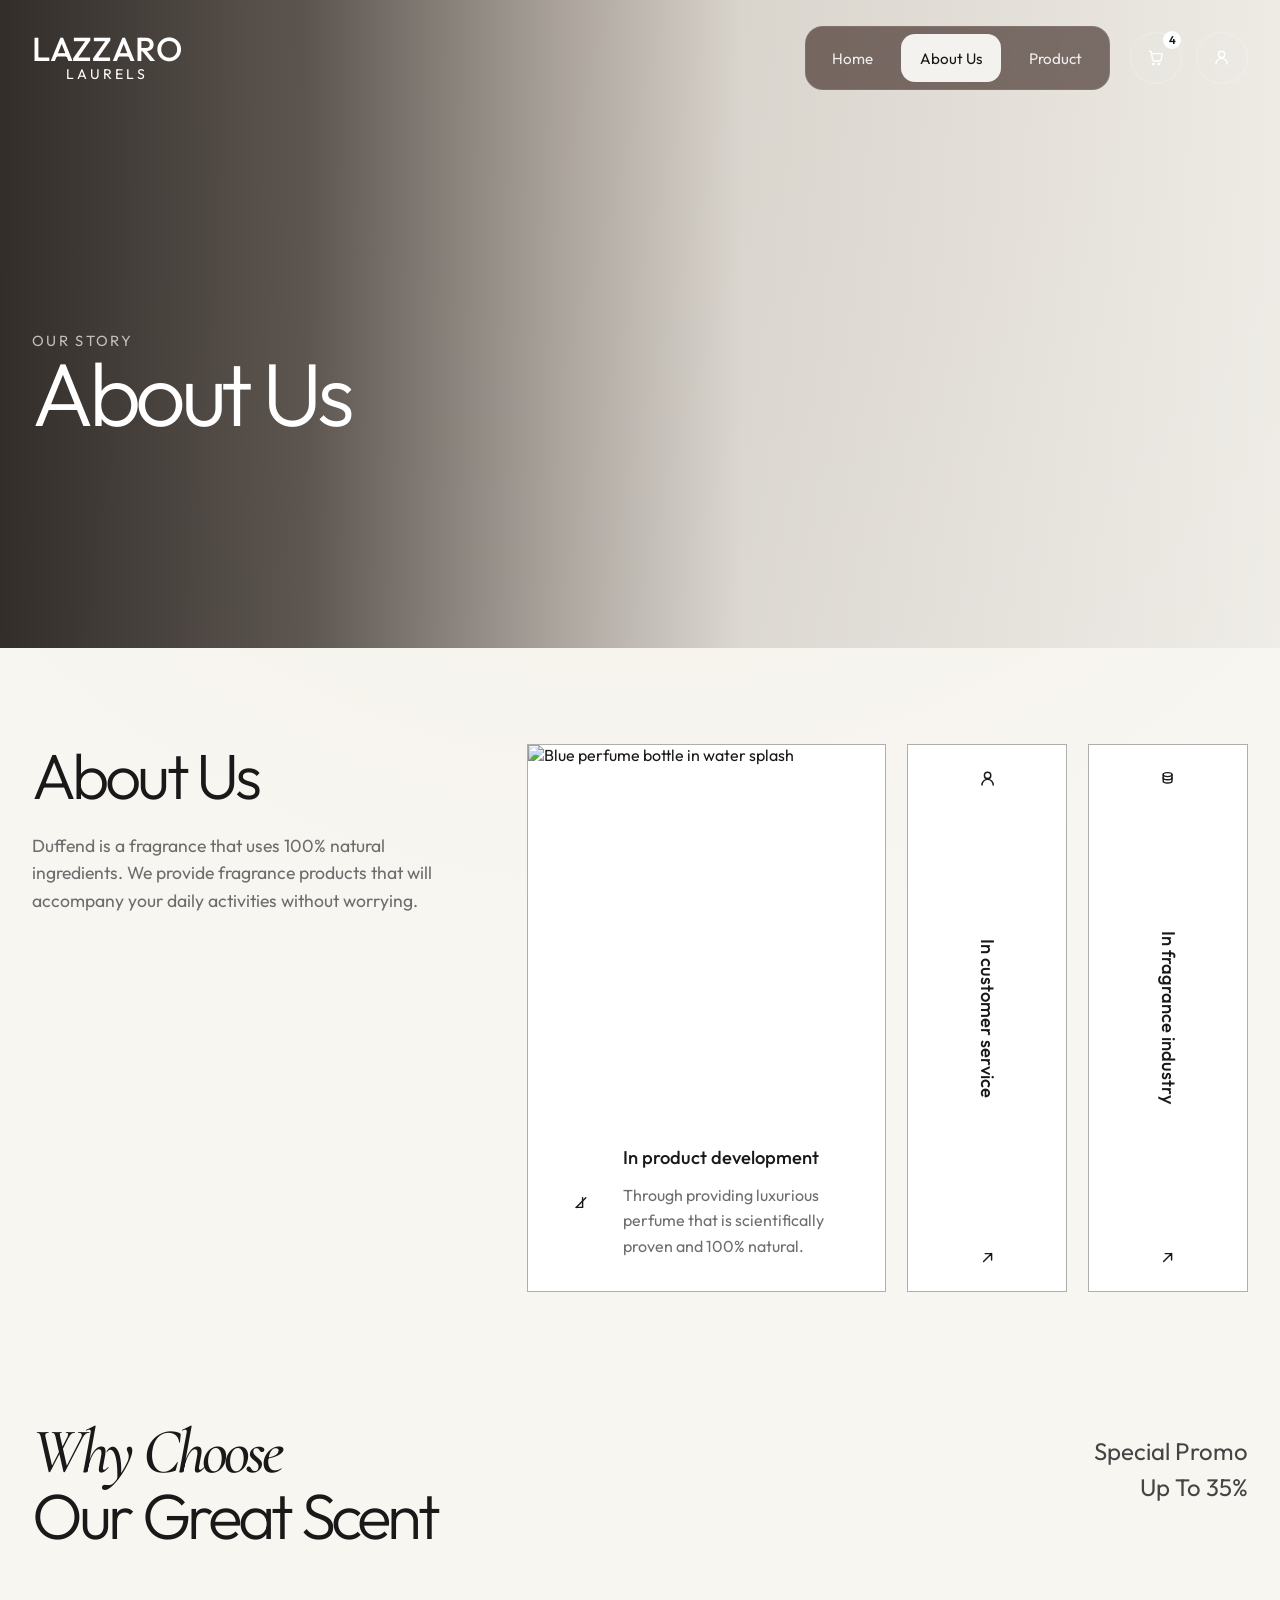
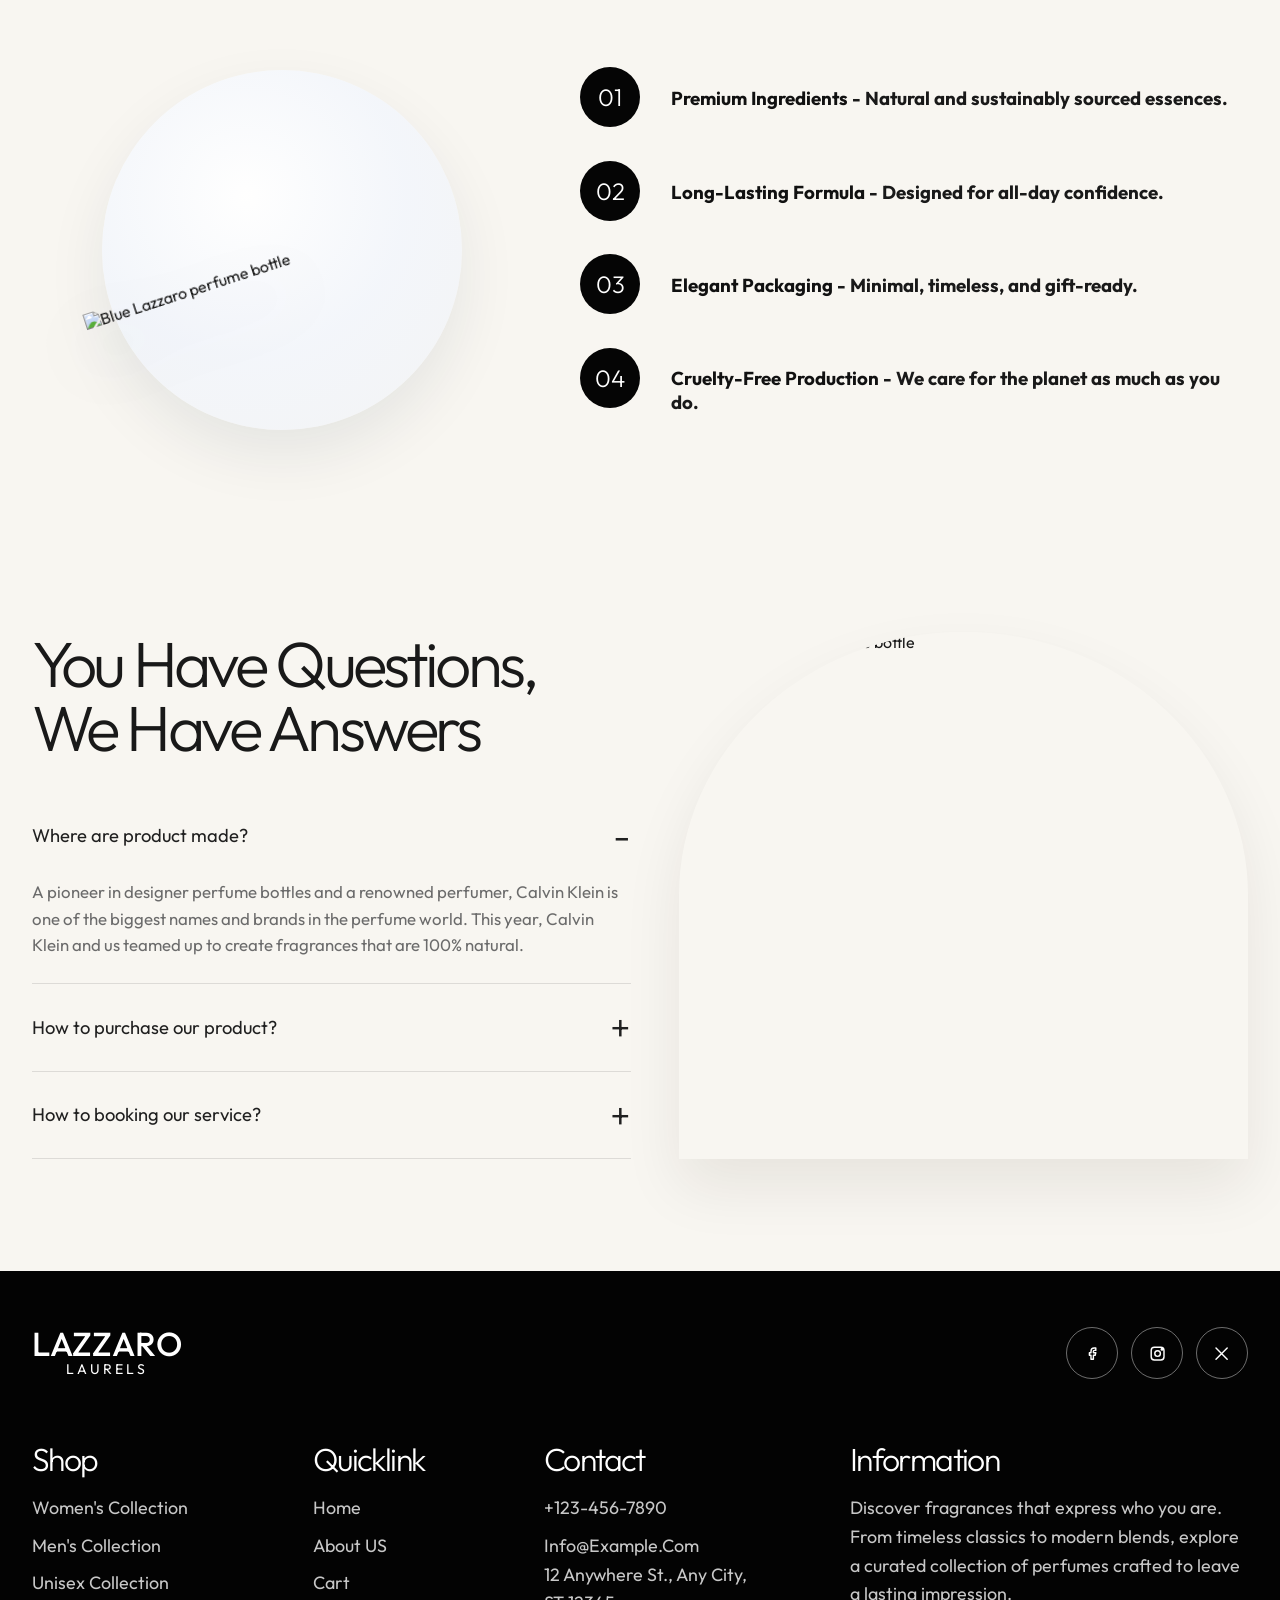
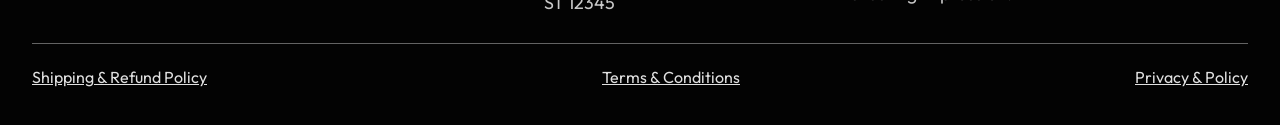
==== about.html @ 1b8d468b "Add files via upload" ====
<!DOCTYPE html>
<html lang="en">
  <head>
    <meta charset="UTF-8" />
    <meta name="viewport" content="width=device-width, initial-scale=1.0" />
    <title>About Us | Lazzaro Laurels</title>
    <meta
      name="description"
      content="Learn about Lazzaro Laurels, our fragrance philosophy, product development approach, and customer care."
    />
    <link rel="preconnect" href="https://fonts.googleapis.com" />
    <link rel="preconnect" href="https://fonts.gstatic.com" crossorigin />
    <link
      href="https://fonts.googleapis.com/css2?family=Cormorant+Garamond:ital,wght@0,400;0,500;1,500;1,600&family=Outfit:wght@300;400;500;600&display=swap"
      rel="stylesheet"
    />
    <link rel="stylesheet" href="./styles.css" />
  </head>
  <body>
    <header class="about-hero" id="top">
      <nav class="nav shell">
        <a class="brand" href="./index.html" aria-label="Lazzaro home">
          <span class="brand-main">LAZZARO</span>
          <span class="brand-sub">LAURELS</span>
        </a>

        <button
          class="nav-toggle"
          type="button"
          aria-expanded="false"
          aria-controls="nav-menu"
          aria-label="Toggle navigation"
        >
          <span></span>
          <span></span>
        </button>

        <div class="nav-menu" id="nav-menu">
          <div class="nav-links">
            <a class="nav-link" href="./index.html">Home</a>
            <a class="nav-link is-active" href="./about.html">About Us</a>
            <a class="nav-link" href="./products.html">Product</a>
          </div>

          <div class="nav-icons" aria-label="Shopping and account">
            <a href="./cart.html" class="icon-button" aria-label="Cart">
              <span class="badge">4</span>
              <svg viewBox="0 0 24 24" aria-hidden="true">
                <path d="M6 7h13l-1.3 7.6a2 2 0 0 1-2 1.7H9a2 2 0 0 1-2-1.7L5.2 4.8A1 1 0 0 0 4.2 4H3" />
                <path d="M9 20a1 1 0 1 0 0 .01M16 20a1 1 0 1 0 0 .01" />
              </svg>
            </a>
            <a href="./account.html" class="icon-button" aria-label="Account">
              <svg viewBox="0 0 24 24" aria-hidden="true">
                <path d="M12 12a4 4 0 1 0-4-4 4 4 0 0 0 4 4Z" />
                <path d="M5 20a7 7 0 0 1 14 0" />
              </svg>
            </a>
          </div>
        </div>
      </nav>

      <div class="shell about-hero-grid">
        <div class="about-hero-copy">
          <p class="eyebrow">Our Story</p>
          <h1>About Us</h1>
        </div>
      </div>
    </header>

    <main class="about-page">
      <section class="about-overview shell">
        <div class="about-overview-copy">
          <h2>About Us</h2>
          <p>
            Duffend is a fragrance that uses 100% natural ingredients. We provide
            fragrance products that will accompany your daily activities without
            worrying.
          </p>
        </div>

        <div class="about-overview-layout">
          <article class="about-feature-main">
            <div class="about-feature-image"><img src="./assets/about-overview-photo-clean.png" alt="Blue perfume bottle in water splash" /></div>
            <div class="about-feature-body">
              <div class="about-feature-icon">
                <svg viewBox="0 0 24 24" aria-hidden="true">
                  <path d="M4 18 16 6" />
                  <path d="M4 18h8V6" />
                </svg>
              </div>
              <div>
                <h3>In product development</h3>
                <p>
                  Through providing luxurious perfume that is scientifically proven
                  and 100% natural.
                </p>
              </div>
            </div>
          </article>

          <article class="about-side-card">
            <div class="about-side-icon">
              <svg viewBox="0 0 24 24" aria-hidden="true">
                <path d="M12 12a4 4 0 1 0-4-4 4 4 0 0 0 4 4Z" />
                <path d="M5 20a7 7 0 0 1 14 0" />
              </svg>
            </div>
            <p>In customer service</p>
            <span>
              <svg viewBox="0 0 24 24" aria-hidden="true">
                <path d="M7 17 17 7M9 7h8v8" />
              </svg>
            </span>
          </article>

          <article class="about-side-card">
            <div class="about-side-icon">
              <svg viewBox="0 0 24 24" aria-hidden="true">
                <ellipse cx="12" cy="7" rx="5.5" ry="2.5" />
                <path d="M6.5 7v4c0 1.4 2.5 2.5 5.5 2.5s5.5-1.1 5.5-2.5V7" />
                <path d="M6.5 11v4c0 1.4 2.5 2.5 5.5 2.5s5.5-1.1 5.5-2.5v-4" />
              </svg>
            </div>
            <p>In fragrance industry</p>
            <span>
              <svg viewBox="0 0 24 24" aria-hidden="true">
                <path d="M7 17 17 7M9 7h8v8" />
              </svg>
            </span>
          </article>
        </div>
      </section>

      <section class="why-choose shell" id="product">
        <div class="why-choose-header">
          <h2><span>Why Choose</span> Our Great Scent</h2>
          <p>Special Promo<br />Up To 35%</p>
        </div>

        <div class="why-choose-grid">
          <div class="why-choose-bottle">
            <div class="why-bottle-orb"></div>
            <img src="./assets/about-why-bottle-cutout.png" alt="Blue Lazzaro perfume bottle" />
          </div>

          <div class="why-choose-list">
            <article>
              <span class="number-pill">01</span>
              <h3><strong>Premium Ingredients</strong> - Natural and sustainably sourced essences.</h3>
            </article>
            <article>
              <span class="number-pill">02</span>
              <h3><strong>Long-Lasting Formula</strong> - Designed for all-day confidence.</h3>
            </article>
            <article>
              <span class="number-pill">03</span>
              <h3><strong>Elegant Packaging</strong> - Minimal, timeless, and gift-ready.</h3>
            </article>
            <article>
              <span class="number-pill">04</span>
              <h3><strong>Cruelty-Free Production</strong> - We care for the planet as much as you do.</h3>
            </article>
          </div>
        </div>
      </section>

      <section class="faq-section shell">
        <div class="faq-copy">
          <h2>You Have Questions,<br />We Have Answers</h2>

          <div class="faq-list">
            <article class="faq-item is-open">
              <button class="faq-trigger" type="button" aria-expanded="true">
                <span>Where are product made?</span>
                <span class="faq-symbol">-</span>
              </button>
              <div class="faq-panel">
                <p>
                  A pioneer in designer perfume bottles and a renowned perfumer,
                  Calvin Klein is one of the biggest names and brands in the perfume
                  world. This year, Calvin Klein and us teamed up to create
                  fragrances that are 100% natural.
                </p>
              </div>
            </article>

            <article class="faq-item">
              <button class="faq-trigger" type="button" aria-expanded="false">
                <span>How to purchase our product?</span>
                <span class="faq-symbol">+</span>
              </button>
              <div class="faq-panel">
                <p>
                  Order directly from our curated online collection, choose your scent
                  profile, and complete checkout for nationwide delivery.
                </p>
              </div>
            </article>

            <article class="faq-item">
              <button class="faq-trigger" type="button" aria-expanded="false">
                <span>How to booking our service?</span>
                <span class="faq-symbol">+</span>
              </button>
              <div class="faq-panel">
                <p>
                  Contact our support team for gifting, consultation, and wholesale
                  fragrance sessions tailored to your requirements.
                </p>
              </div>
            </article>
          </div>
        </div>

        <div class="faq-visual">
          <div class="faq-photo-wrap">
            <img src="./assets/faq-section-image.png" alt="Golden Lazzaro perfume bottle" />
          </div>
        </div>
      </section>
    </main>

    <footer class="footer">
      <div class="shell footer-top">
        <a class="brand brand-footer" href="./index.html" aria-label="Lazzaro home">
          <span class="brand-main">LAZZARO</span>
          <span class="brand-sub">LAURELS</span>
        </a>

        <div class="social-links" aria-label="Social links">
          <a href="#" aria-label="Facebook">
            <svg viewBox="0 0 24 24" aria-hidden="true">
              <path d="M14 8h2V5h-2c-2.2 0-4 1.8-4 4v2H8v3h2v5h3v-5h2.2l.8-3H13V9c0-.6.4-1 1-1Z" />
            </svg>
          </a>
          <a href="#" aria-label="Instagram">
            <svg viewBox="0 0 24 24" aria-hidden="true">
              <rect x="4" y="4" width="16" height="16" rx="4" />
              <circle cx="12" cy="12" r="3.5" />
              <circle cx="17.5" cy="6.5" r="1" />
            </svg>
          </a>
          <a href="#" aria-label="X">
            <svg viewBox="0 0 24 24" aria-hidden="true">
              <path d="M5 5 19 19M19 5 5 19" />
            </svg>
          </a>
        </div>
      </div>

      <div class="shell footer-grid">
        <div>
          <h3>Shop</h3>
          <a href="#">Women's Collection</a>
          <a href="#">Men's Collection</a>
          <a href="#">Unisex Collection</a>
        </div>
        <div>
          <h3>Quicklink</h3>
          <a href="./index.html">Home</a>
          <a href="./about.html">About US</a>
          <a href="./cart.html">Cart</a>
        </div>
        <div>
          <h3>Contact</h3>
          <a href="tel:+1234567890">+123-456-7890</a>
          <a href="mailto:Info@Example.Com">Info@Example.Com</a>
          <p>12 Anywhere St., Any City,<br />ST 12345</p>
        </div>
        <div class="footer-info">
          <h3>Information</h3>
          <p>
            Discover fragrances that express who you are. From timeless classics
            to modern blends, explore a curated collection of perfumes crafted to
            leave a lasting impression.
          </p>
        </div>
      </div>

      <div class="shell footer-bottom">
        <a href="#">Shipping &amp; Refund Policy</a>
        <a href="#">Terms &amp; Conditions</a>
        <a href="./privacy-policy.html">Privacy &amp; Policy</a>
      </div>
    </footer>

    <script src="./script.js"></script>
  </body>
</html>
---- styles.css ----
:root {
  --bg: #f8f6f1;
  --surface: #ffffff;
  --text: #191919;
  --muted: #747474;
  --line: rgba(25, 25, 25, 0.08);
  --hero-overlay: linear-gradient(90deg, rgba(18, 5, 3, 0.94) 0%, rgba(44, 16, 7, 0.8) 42%, rgba(90, 42, 20, 0.2) 100%);
  --hero-overlay-light: linear-gradient(90deg, rgba(240, 229, 211, 0.05) 0%, rgba(27, 16, 6, 0.26) 40%, rgba(30, 16, 8, 0.08) 100%);
  --brown-900: #1c0a06;
  --brown-700: #5f2f15;
  --gold-500: #b5884b;
  --green-700: #314d11;
  --shadow-soft: 0 28px 60px rgba(41, 26, 10, 0.08);
  --shadow-card: 0 18px 32px rgba(18, 18, 18, 0.08);
  --radius-xl: 28px;
  --radius-lg: 22px;
  --radius-md: 18px;
  --shell: min(1240px, calc(100vw - 64px));
}

* {
  box-sizing: border-box;
}

html {
  scroll-behavior: smooth;
}

body {
  margin: 0;
  font-family: "Outfit", sans-serif;
  background:
    radial-gradient(circle at top, rgba(180, 147, 104, 0.08), transparent 28%),
    var(--bg);
  color: var(--text);
}

img {
  max-width: 100%;
  display: block;
}

a {
  color: inherit;
  text-decoration: none;
}

button {
  font: inherit;
  cursor: pointer;
}

svg {
  width: 1.2rem;
  height: 1.2rem;
  fill: none;
  stroke: currentColor;
  stroke-width: 1.8;
  stroke-linecap: round;
  stroke-linejoin: round;
}

.shell {
  width: var(--shell);
  margin: 0 auto;
}

.hero {
  position: relative;
  min-height: 100svh;
  color: #fff;
  background: #0d0503;
  overflow: clip;
}

.nav {
  position: relative;
  z-index: 5;
  display: flex;
  align-items: center;
  justify-content: space-between;
  padding-top: 26px;
}

.hero > .nav {
  position: absolute;
  top: 0;
  left: 50%;
  width: var(--shell);
  transform: translateX(-50%);
}

.brand {
  display: inline-flex;
  flex-direction: column;
  line-height: 0.9;
  letter-spacing: 0.04em;
}

.brand-main {
  font-size: clamp(1.9rem, 2.6vw, 3rem);
  font-weight: 500;
}

.brand-sub {
  align-self: center;
  margin-top: 0.2rem;
  font-size: 0.88rem;
  letter-spacing: 0.22em;
}

.nav-menu {
  display: flex;
  align-items: center;
  gap: 1.3rem;
}

.nav-links {
  display: flex;
  align-items: center;
  gap: 0.55rem;
  padding: 0.45rem;
  background: rgba(31, 10, 5, 0.55);
  border: 1px solid rgba(255, 255, 255, 0.08);
  border-radius: 18px;
  backdrop-filter: blur(16px);
}

.nav-link {
  padding: 0.9rem 1.2rem;
  border-radius: 14px;
  font-size: 0.95rem;
  color: rgba(255, 255, 255, 0.88);
  transition: background-color 180ms ease, color 180ms ease;
}

.nav-link.is-active,
.nav-link:hover {
  color: #171717;
  background: #f4f2ee;
}

.nav-icons {
  display: flex;
  gap: 0.85rem;
}

.icon-button {
  position: relative;
  display: grid;
  place-items: center;
  width: 52px;
  height: 52px;
  border-radius: 50%;
  border: 1px solid rgba(255, 255, 255, 0.22);
  background: rgba(255, 255, 255, 0.04);
}

.badge {
  position: absolute;
  top: -2px;
  right: 0;
  display: grid;
  place-items: center;
  width: 18px;
  height: 18px;
  border-radius: 50%;
  background: #fff;
  color: #171717;
  font-size: 0.7rem;
  font-weight: 600;
}

.nav-toggle {
  display: none;
  width: 48px;
  height: 48px;
  border: 1px solid rgba(255, 255, 255, 0.18);
  border-radius: 16px;
  background: rgba(255, 255, 255, 0.06);
  color: #fff;
}

.nav-toggle span {
  display: block;
  width: 20px;
  height: 2px;
  margin: 5px auto;
  background: currentColor;
}

.hero-slider {
  position: relative;
  min-height: 100svh;
}

.hero-slide {
  position: absolute;
  inset: 0;
  display: grid;
  align-items: center;
  opacity: 0;
  pointer-events: none;
  transition: opacity 420ms ease;
}

.hero-slide::before,
.hero-slide::after {
  content: "";
  position: absolute;
  inset: 0;
}

.hero-slide::before {
  background:
    radial-gradient(circle at 72% 25%, rgba(210, 122, 61, 0.38), transparent 28%),
    linear-gradient(90deg, #180704 0%, #341107 45%, #5a2a14 100%);
}

.hero-slide[data-accent="light"]::before {
  background:
    radial-gradient(circle at 50% 18%, rgba(255, 236, 196, 0.45), transparent 24%),
    linear-gradient(120deg, #f2ebde 0%, #d9c39e 46%, #cbaa6a 100%);
}

.hero-slide.hero-slide-sofia::before {
  background:
    linear-gradient(90deg, rgba(27, 15, 7, 0.9) 0%, rgba(39, 22, 10, 0.72) 20%, rgba(58, 33, 14, 0.38) 34%, rgba(78, 48, 20, 0.12) 48%, rgba(98, 74, 37, 0) 62%),
    url('./assets/hero-slider-2.png') center center / cover no-repeat;
}

.hero-slide::after {
  background: linear-gradient(180deg, rgba(6, 2, 1, 0.08) 0%, rgba(6, 2, 1, 0.16) 100%);
}

.hero-slide.is-active {
  opacity: 1 !important;
  pointer-events: auto;
}

.hero-grid {
  position: relative;
  z-index: 1;
  display: grid;
  grid-template-columns: minmax(280px, 520px) minmax(320px, 1fr);
  gap: 2rem;
  min-height: 100svh;
  align-items: center;
  padding-top: 132px;
}

.hero-grid-right {
  grid-template-columns: minmax(320px, 1fr) minmax(280px, 480px);
}

.hero-grid-single {
  grid-template-columns: minmax(320px, 560px);
}

.hero-slide-product::before {
  background:
    linear-gradient(90deg, rgba(45, 4, 4, 0.98) 0%, rgba(45, 4, 4, 0.96) 36%, rgba(55, 11, 5, 0.82) 54%, rgba(46, 15, 7, 0.24) 72%, rgba(35, 12, 8, 0.06) 100%),
    url('./assets/hero-main-clean.jpg') right center / cover no-repeat;
}

.hero-slide-sofia .hero-copy {
  max-width: 33rem;
}

.hero-slide-sofia .hero-copy-light {
  justify-self: start;
  text-align: left;
  color: #fff4e6;
}

.hero-slide-sofia .eyebrow {
  color: rgba(255, 243, 226, 0.82);
}

.hero-slide-sofia .hero-text {
  max-width: 27rem;
  color: rgba(255, 244, 231, 0.9);
  text-shadow: 0 2px 18px rgba(0, 0, 0, 0.18);
}

.hero-slide-sofia .scent-tags span,
.hero-slide-sofia .arrow-chip {
  border-color: rgba(255, 244, 231, 0.24);
  background: rgba(24, 12, 6, 0.34);
  color: #fff4e6;
  backdrop-filter: blur(8px);
}

.hero-slide-sofia .hero-copy h1 {
  color: #fff7ef;
  text-shadow: 0 8px 26px rgba(0, 0, 0, 0.22);
}

.hero-copy {
  display: grid;
  gap: 1.4rem;
}

.hero-visual {
  position: relative;
  z-index: 1;
  display: flex;
  justify-content: flex-end;
  align-items: end;
}

.hero-visual-left {
  justify-content: flex-start;
}

.hero-visual img {
  width: min(100%, 620px);
  max-height: 76svh;
  object-fit: contain;
  filter: drop-shadow(0 30px 50px rgba(0, 0, 0, 0.22));
}

.eyebrow {
  margin: 0;
  font-size: 0.92rem;
  letter-spacing: 0.16em;
  text-transform: uppercase;
  color: rgba(255, 255, 255, 0.68);
  position: relative;
  z-index: 1;
}

.eyebrow.dark {
  color: rgba(25, 25, 25, 0.56);
}

.hero-copy h1,
.showcase-content h2,
.stats-copy h2 {
  margin: 0;
  font-size: clamp(4rem, 7.5vw, 6.5rem);
  line-height: 0.96;
  letter-spacing: -0.055em;
  font-weight: 300;
}

.hero-copy-light {
  justify-self: end;
  max-width: 430px;
  text-align: right;
  color: #241409;
}

.hero-text {
  max-width: 30rem;
  margin: 0;
  font-size: 1.2rem;
  line-height: 1.7;
  color: rgba(255, 255, 255, 0.84);
  position: relative;
  z-index: 1;
}

.hero-copy-light .hero-text {
  margin-left: auto;
  color: white;
}

.scent-tags {
  position: relative;
  z-index: 1;
  display: flex;
  flex-wrap: wrap;
  gap: 0.75rem;
}

.scent-tags span,
.arrow-chip {
  display: inline-flex;
  align-items: center;
  justify-content: center;
  min-height: 46px;
  padding: 0.85rem 1.15rem;
  border-radius: 999px;
  border: 1px solid rgba(255, 255, 255, 0.22);
  background: rgba(255, 255, 255, 0.05);
  color: #fff;
}

.arrow-chip {
  width: 46px;
  padding: 0;
}

.hero-copy-light .scent-tags span,
.hero-copy-light .arrow-chip {
  border-color: rgba(36, 20, 9, 0.18);
  background: white;
  color: #241409;
}

.hero-controls {
  position: absolute;
  z-index: 4;
  right: 0;
  bottom: 52px;
  display: flex;
  justify-content: flex-end;
  gap: 0.9rem;
}

.slider-control {
  display: grid;
  place-items: center;
  width: 68px;
  height: 68px;
  border: none;
  border-radius: 50%;
  background: #111;
  color: #fff;
  box-shadow: var(--shadow-card);
}

.slider-control.muted,
.slider-control.slider-prev {
  background: #f0efed;
  color: #6b6b6b;
}

.feature-section,
.products,
.showcase,
.stats,
.collections {
  padding-block: 72px;
}

.feature-section {
  display: grid;
  grid-template-columns: 290px minmax(0, 1fr);
  gap: 3rem;
  align-items: start;
}

.feature-intro {
  display: grid;
  gap: 1.5rem;
}

.mini-gallery {
  display: flex;
  gap: 0.8rem;
}

.mini-card {
  width: 112px;
  padding: 0.22rem;
  border-radius: 16px;
  background: linear-gradient(180deg, #d8d8d8, #efefef);
  box-shadow: var(--shadow-card);
}

.mini-card.warm {
  background: linear-gradient(180deg, #d3a072, #412117);
}

.mini-card img {
  width: 100%;
  height: 128px;
  object-fit: cover;
  border-radius: 14px;
}

.feature-intro h2,
.feature-intro p,
.summary-index,
.summary-copy p,
.product-meta p,
.collection-body p,
.footer-grid p {
  margin: 0;
}

.feature-intro h2 {
  font-size: 2.4rem;
  line-height: 0.98;
  font-weight: 300;
  letter-spacing: -0.05em;
}

.feature-intro p {
  max-width: 220px;
  color: var(--muted);
  font-size: 1.35rem;
  line-height: 1.6;
}

.display-title,
.section-heading h2 {
  margin: 0;
  font-size: clamp(3rem, 5vw, 5rem);
  line-height: 1;
  letter-spacing: -0.055em;
  font-weight: 300;
}

.display-title span,
.section-heading span,
.showcase-content h2 span {
  font-family: "Cormorant Garamond", serif;
  font-style: italic;
  font-weight: 500;
}

.display-title {
  text-align: right;
}

.feature-cards {
  display: grid;
  grid-template-columns: repeat(3, minmax(0, 1fr));
  gap: 1.25rem;
  margin-top: 3rem;
}

.feature-card {
  position: relative;
  overflow: hidden;
  border-radius: 24px;
  box-shadow: var(--shadow-soft);
}

.feature-card.active {
  outline: 6px solid #fff;
}

.feature-card img {
  width: 100%;
  aspect-ratio: 1.35;
  object-fit: cover;
}

.feature-card span {
  position: absolute;
  left: 1rem;
  top: 1rem;
  padding: 0.7rem 1rem;
  border-radius: 999px;
  background: rgba(18, 18, 18, 0.45);
  color: #fff;
  backdrop-filter: blur(10px);
}

.feature-summary {
  display: grid;
  grid-template-columns: 120px minmax(220px, 1fr) minmax(280px, 360px) 64px;
  gap: 1rem;
  align-items: center;
  margin-top: 2.8rem;
}

.summary-index {
  color: var(--green-700);
  font-size: 2rem;
  font-weight: 600;
}

.feature-summary h3 {
  margin: 0;
  font-size: clamp(2.2rem, 4vw, 4rem);
  line-height: 0.95;
  letter-spacing: -0.055em;
  font-weight: 300;
}

.summary-copy p {
  font-size: 1.2rem;
  line-height: 1.6;
}

.inline-action {
  display: inline-flex;
  align-items: center;
  gap: 0.55rem;
  margin-top: 1rem;
  padding: 0.45rem 0.8rem 0.45rem 0.95rem;
  border-radius: 999px;
  background: #6f8b28;
  color: #fff;
}

.inline-action span {
  display: grid;
  place-items: center;
  width: 30px;
  height: 30px;
  border-radius: 50%;
  background: rgba(255, 255, 255, 0.18);
}

.leaf-button {
  display: grid;
  place-items: center;
  width: 56px;
  height: 56px;
  border: none;
  border-radius: 50%;
  background: #203c0d;
  color: #fff;
  box-shadow: 0 18px 28px rgba(54, 91, 20, 0.2);
}

.section-heading {
  margin-bottom: 2.4rem;
  text-align: center;
}

.product-grid {
  display: grid;
  grid-template-columns: repeat(3, minmax(0, 1fr));
  gap: 1.2rem;
}

.product-card,
.collection-card,
.testimonial {
  background: rgba(255, 255, 255, 0.9);
  border: 1px solid rgba(25, 25, 25, 0.05);
  border-radius: var(--radius-lg);
  box-shadow: var(--shadow-card);
}

.product-card {
  padding: 1rem;
}

.product-name {
  margin: 0 0 1rem;
  font-size: 2.1rem;
  line-height: 1;
  letter-spacing: -0.055em;
  font-weight: 300;
}

.product-name span {
  font-family: "Cormorant Garamond", serif;
  font-style: italic;
  font-weight: 500;
}

.product-card img {
  width: 100%;
  aspect-ratio: 1.22;
  object-fit: cover;
  border-radius: 0;
}

.product-meta {
  display: flex;
  justify-content: space-between;
  gap: 1rem;
  padding: 1.2rem 0;
  font-size: 1rem;
}

.product-meta strong {
  font-size: 2rem;
  font-weight: 400;
}

.product-actions {
  display: flex;
  gap: 0.9rem;
}

.button-light,
.button-dark {
  min-height: 52px;
  padding: 0.85rem 1.2rem;
  border-radius: 999px;
  border: none;
  text-transform: uppercase;
  letter-spacing: 0.02em;
}

.button-light {
  display: inline-flex;
  align-items: center;
  justify-content: center;
  gap: 0.55rem;
  flex: 1;
  background: #f5f5f4;
  color: #1f1f1f;
}

.button-dark {
  flex: 1;
  background: #050505;
  color: #fff;
}

.showcase {
  display: grid;
  grid-template-columns: 1.35fr 0.65fr;
  gap: 1.5rem;
  align-items: end;
}

.showcase-image {
  overflow: hidden;
  border-radius: 30px;
  box-shadow: var(--shadow-soft);
}

.showcase-image img {
  width: 100%;
  height: 100%;
  object-fit: cover;
}

.showcase-content {
  display: grid;
  gap: 1rem;
  padding-bottom: 1rem;
}

.showcase-content p {
  margin: 0;
  max-width: 26rem;
  font-size: 1.1rem;
  line-height: 1.7;
  color: var(--muted);
}

.showcase-actions {
  display: flex;
  gap: 0.85rem;
  margin-top: 1rem;
}

.stats {
  display: grid;
  grid-template-columns: 1fr 1fr;
  gap: 2.2rem;
  align-items: start;
  background-image:
    linear-gradient(rgba(156, 136, 109, 0.12) 1px, transparent 1px),
    linear-gradient(90deg, rgba(156, 136, 109, 0.12) 1px, transparent 1px);
  background-size: 125px 125px;
  background-position: center;
}

.stats-copy h2 {
  color: #1d1d1d;
}

.stats-copy h2 span {
  color: #c5c5c5;
}

.stats-grid {
  display: flex;
  gap: 3.5rem;
  margin-top: 3rem;
}

.stats-grid strong {
  display: block;
  font-size: clamp(3rem, 5vw, 5rem);
  line-height: 1;
  letter-spacing: -0.06em;
  font-weight: 300;
}

.stats-grid p {
  margin: 0.75rem 0 0;
  color: #b0b0b0;
  font-size: 1.1rem;
}

.testimonial {
  padding: 3rem 2.8rem;
  min-height: 100%;
}

.quote-mark {
  font-size: 5rem;
  line-height: 0.9;
}

.testimonial > p {
  margin: 1rem 0 1.7rem;
  font-size: clamp(1.6rem, 3vw, 2.4rem);
  line-height: 1.32;
  letter-spacing: -0.04em;
}

.testimonial-author {
  display: flex;
  align-items: center;
  gap: 1rem;
}

.testimonial-author img {
  width: 62px;
  height: 62px;
  border-radius: 50%;
  object-fit: cover;
}

.testimonial-author strong,
.testimonial-author span {
  display: block;
}

.testimonial-author strong {
  font-size: 1.4rem;
  font-weight: 400;
}

.testimonial-author span {
  margin-top: 0.2rem;
  color: var(--muted);
}

.collection-grid {
  display: grid;
  grid-template-columns: repeat(3, minmax(0, 1fr));
  gap: 1rem;
}

.collection-card {
  overflow: hidden;
}

.collection-card img {
  width: 100%;
  aspect-ratio: 1.02;
  object-fit: cover;
}

.collection-body {
  display: grid;
  justify-items: center;
  gap: 1rem;
  padding: 2rem 1.6rem 2.4rem;
  text-align: center;
}

.collection-body h3 {
  margin: 0;
  font-size: 2rem;
  line-height: 1.05;
  font-weight: 300;
  letter-spacing: -0.05em;
}

.collection-body p {
  max-width: 15rem;
  color: var(--muted);
  line-height: 1.65;
}

.collection-body span {
  color: #5d5d5d;
}

.footer {
  margin-top: 2rem;
  padding-block: 3.5rem 2.4rem;
  background: #030303;
  color: #fff;
}

.footer-top {
  display: flex;
  justify-content: space-between;
  align-items: center;
  gap: 1rem;
}

.social-links {
  display: flex;
  gap: 0.8rem;
}

.social-links a {
  display: grid;
  place-items: center;
  width: 52px;
  height: 52px;
  border: 1px solid rgba(255, 255, 255, 0.42);
  border-radius: 50%;
}

.footer-grid {
  display: grid;
  grid-template-columns: 1fr 0.8fr 1.1fr 1.6fr;
  gap: 2rem;
  margin-top: 4rem;
}

.footer-grid h3 {
  margin: 0 0 1.2rem;
  font-size: 2rem;
  line-height: 1;
  font-weight: 300;
  letter-spacing: -0.05em;
}

.footer-grid a,
.footer-grid p {
  display: block;
  color: rgba(255, 255, 255, 0.78);
  font-size: 1.12rem;
  line-height: 1.6;
}

.footer-grid a + a {
  margin-top: 0.55rem;
}

.footer-info p {
  max-width: 30rem;
}

.footer-bottom {
  display: flex;
  justify-content: space-between;
  gap: 1rem;
  margin-top: 1.6rem;
  padding-top: 1.4rem;
  border-top: 1px solid rgba(255, 255, 255, 0.38);
}

.footer-bottom a {
  color: rgba(255, 255, 255, 0.88);
  text-decoration: underline;
}

@media (max-width: 1100px) {
  :root {
    --shell: min(100vw - 40px, 1240px);
  }

  .feature-section,
  .showcase,
  .stats,
  .footer-grid {
    grid-template-columns: 1fr;
  }

  .feature-summary {
    grid-template-columns: 1fr;
  }

  .feature-cards,
  .product-grid,
  .collection-grid {
    grid-template-columns: repeat(2, minmax(0, 1fr));
  }

  .showcase-content {
    padding-top: 1rem;
  }
}

@media (max-width: 780px) {
  :root {
    --shell: min(100vw - 28px, 1240px);
  }

  .nav {
    padding-top: 18px;
    align-items: flex-start;
  }

  .nav-toggle {
    display: block;
    z-index: 7;
  }

  .nav-menu {
    position: absolute;
    top: 72px;
    left: 0;
    right: 0;
    display: none;
    flex-direction: column;
    align-items: stretch;
    padding: 1rem;
    background: rgba(8, 4, 2, 0.94);
    border: 1px solid rgba(255, 255, 255, 0.08);
    border-radius: 24px;
    backdrop-filter: blur(12px);
  }

  .nav-menu.is-open {
    display: flex;
  }

  .nav-links,
  .nav-icons {
    width: 100%;
    justify-content: space-between;
  }

  .nav-links {
    flex-direction: column;
    align-items: stretch;
    background: transparent;
    border: none;
    padding: 0;
  }

  .hero-grid {
    grid-template-columns: 1fr;
    min-height: 94svh;
    padding-top: 150px;
  }

  .hero-copy,
  .hero-copy-light {
    order: 1;
    max-width: 100%;
    text-align: left;
    justify-self: start;
  }

  .hero-visual,
  .hero-visual-left {
    order: 2;
    justify-content: center;
  }

  .hero-visual img {
    width: min(100%, 460px);
    max-height: none;
  }

  .hero-copy-light .hero-text {
    margin-left: 0;
  }

  .hero-controls {
    left: 0;
    right: auto;
    justify-content: flex-start;
    bottom: 28px;
  }

  .feature-cards,
  .product-grid,
  .collection-grid {
    grid-template-columns: 1fr;
  }

  .feature-summary h3,
  .display-title,
  .section-heading,
  .section-heading h2 {
    text-align: left;
  }

  .stats-grid,
  .footer-bottom {
    flex-direction: column;
  }

  .product-actions {
    flex-direction: column;
  }

  .footer-top {
    flex-direction: column;
    align-items: flex-start;
  }
}


.about-hero {
  position: relative;
  min-height: 72svh;
  color: #fff;
  background:
    linear-gradient(90deg, rgba(13, 7, 4, 0.84) 0%, rgba(20, 11, 6, 0.68) 24%, rgba(32, 18, 10, 0.34) 44%, rgba(32, 18, 10, 0.12) 58%, rgba(32, 18, 10, 0.04) 100%),
    url('./assets/about-us-hero-image.jpg') center center / cover no-repeat;
  overflow: clip;
}

.about-hero > .nav {
  position: absolute;
  top: 0;
  left: 50%;
  width: var(--shell);
  transform: translateX(-50%);
}

.about-hero-grid {
  position: relative;
  z-index: 1;
  display: grid;
  grid-template-columns: minmax(280px, 420px);
  align-items: center;
  min-height: 72svh;
  padding-top: 118px;
}

.about-hero-copy {
  padding-bottom: 0;
}

.about-hero-copy h1 {
  margin: 0;
  font-size: clamp(4rem, 7vw, 6.2rem);
  line-height: 0.95;
  letter-spacing: -0.06em;
  font-weight: 300;
}

.about-page {
  padding-block: 4rem 0;
}

.about-overview {
  display: grid;
  grid-template-columns: 0.9fr 1.45fr;
  gap: 3rem;
  align-items: start;
  padding-block: 2rem 5rem;
}

.about-overview-copy h2,
.why-choose-header h2,
.faq-copy h2 {
  margin: 0;
  font-size: clamp(3.2rem, 5vw, 5rem);
  line-height: 1;
  letter-spacing: -0.06em;
  font-weight: 300;
}

.about-overview-copy p {
  margin: 1.5rem 0 0;
  max-width: 34rem;
  color: #6d6d6d;
  font-size: 1.1rem;
  line-height: 1.55;
}

.about-overview-layout {
  display: grid;
  grid-template-columns: minmax(0, 1fr) 160px 160px;
  gap: 1.3rem;
}

.about-feature-main,
.about-side-card {
  border: 1px solid rgba(25, 25, 25, 0.35);
  background: #fff;
}

.about-feature-image {
  height: 372px;
  overflow: hidden;
}

.about-feature-image img {
  width: 100%;
  height: 100%;
  object-fit: cover;
}

.about-feature-body {
  display: grid;
  grid-template-columns: 48px 1fr;
  gap: 1rem;
  padding: 1.8rem 1.9rem 2rem;
}

.about-feature-icon,
.about-side-icon {
  display: grid;
  place-items: center;
}

.about-feature-body h3,
.about-side-card p {
  margin: 0;
  font-size: 1.15rem;
  line-height: 1.3;
  font-weight: 500;
}

.about-feature-body p {
  margin: 0.8rem 0 0;
  color: #6e6e6e;
  line-height: 1.6;
}

.about-side-card {
  display: flex;
  flex-direction: column;
  align-items: center;
  justify-content: space-between;
  min-height: 100%;
  padding: 1.5rem 1.2rem;
  text-align: center;
}

.about-side-card p {
  writing-mode: vertical-rl;
  text-orientation: mixed;
  min-height: 320px;
}

.about-side-card span {
  display: grid;
  place-items: center;
}

.why-choose {
  padding-block: 3rem 5rem;
}

.why-choose-header {
  display: flex;
  justify-content: space-between;
  gap: 2rem;
  align-items: start;
}

.why-choose-header h2 span {
  display: block;
  font-family: 'Cormorant Garamond', serif;
  font-style: italic;
  font-weight: 500;
}

.why-choose-header p {
  margin: 0.8rem 0 0;
  text-align: right;
  color: #454545;
  font-size: 1.5rem;
  line-height: 1.5;
}

.why-choose-grid {
  display: grid;
  grid-template-columns: minmax(320px, 500px) minmax(320px, 1fr);
  gap: 3rem;
  align-items: center;
  margin-top: 2rem;
}

.why-choose-bottle {
  position: relative;
  display: grid;
  place-items: center;
  min-height: 540px;
}

.why-bottle-orb {
  position: absolute;
  width: 72%;
  aspect-ratio: 1;
  border-radius: 50%;
  background: radial-gradient(circle at 40% 35%, rgba(255,255,255,0.95), rgba(243,246,251,0.95) 50%, rgba(236,240,248,0.4) 100%);
  box-shadow: 0 25px 60px rgba(17, 32, 58, 0.08);
}

.why-choose-bottle img {
  position: relative;
  width: min(100%, 420px);
  transform: rotate(-18deg) translateY(10px);
  filter: drop-shadow(0 28px 32px rgba(31, 57, 92, 0.18));
}

.why-choose-list {
  display: grid;
  gap: 2rem;
}

.why-choose-list article {
  display: grid;
  grid-template-columns: 72px 1fr;
  gap: 1.2rem;
  align-items: start;
}

.number-pill {
  display: grid;
  place-items: center;
  width: 60px;
  height: 60px;
  border-radius: 50%;
  background: #050505;
  color: #fff;
  font-size: 1.5rem;
  font-weight: 300;
}

.why-choose-list p {
  margin: 0;
  font-size: 1rem;
  line-height: 1.45;
  color: #4f4f4f;
}

.why-choose-list strong {
  color: #111;
}

.faq-section {
  display: grid;
  grid-template-columns: minmax(320px, 1fr) minmax(320px, 0.95fr);
  gap: 3rem;
  align-items: center;
  padding-block: 2rem 5rem;
}

.faq-list {
  margin-top: 2rem;
}

.faq-item {
  border-bottom: 1px solid rgba(25, 25, 25, 0.12);
}

.faq-trigger {
  width: 100%;
  display: flex;
  justify-content: space-between;
  align-items: center;
  padding: 1.5rem 0;
  border: none;
  background: transparent;
  text-align: left;
  font-size: 1rem;
  color: #202020;
}

.faq-trigger span:first-child {
  font-size: 1.15rem;
}

.faq-symbol {
  font-size: 2.4rem;
  line-height: 1;
  font-weight: 300;
}

.faq-panel {
  display: none;
  padding: 0 0 1.5rem;
}

.faq-item.is-open .faq-panel {
  display: block;
}

.faq-panel p {
  margin: 0;
  max-width: 42rem;
  color: #6b6b6b;
  font-size: 1.05rem;
  line-height: 1.6;
}

.faq-visual {
  display: flex;
  justify-content: flex-end;
}

.faq-photo-wrap {
  width: min(100%, 730px);
  aspect-ratio: 1.08;
  overflow: hidden;
  border-radius: 58% 58% 0 0;
  box-shadow: var(--shadow-soft);
}

.faq-photo-wrap img {
  width: 100%;
  height: 100%;
  object-fit: cover;
}

@media (max-width: 1100px) {
  .about-hero-grid,
  .about-overview,
  .why-choose-grid,
  .faq-section {
    grid-template-columns: 1fr;
  }

  .about-overview-layout {
    grid-template-columns: 1fr;
  }

  .about-side-card p {
    writing-mode: initial;
    min-height: auto;
  }

  .why-choose-header {
    flex-direction: column;
  }

  .faq-visual {
    justify-content: center;
  }
}

@media (max-width: 780px) {
  .about-hero {
    min-height: auto;
    padding-bottom: 2rem;
  }

  .about-hero-grid {
    min-height: auto;
    padding-top: 7rem;
  }

  .about-hero-copy {
    padding-bottom: 1rem;
  }

  .about-overview,
  .why-choose,
  .faq-section {
    padding-block: 2.5rem;
  }

  .faq-photo-wrap {
    border-radius: 32px 32px 0 0;
  }
}


.catalog-hero {
  min-height: 420px;
  color: #fff;
  background:
    linear-gradient(90deg, rgba(30, 17, 11, 0.72) 0%, rgba(42, 26, 20, 0.58) 38%, rgba(53, 31, 25, 0.16) 100%),
    url('./design-assets-page3/ABOUT OUR PRODUCT.png') center/cover no-repeat;
}

.catalog-hero-grid {
  min-height: 320px;
  display: grid;
  align-items: end;
  padding-bottom: 3.5rem;
}

.catalog-hero-copy h1 {
  margin: 0;
  font-size: clamp(4rem, 8vw, 6.6rem);
  line-height: 0.95;
  letter-spacing: -0.065em;
  font-weight: 300;
}

.catalog-page {
  padding-block: 3rem 5rem;
}

.catalog-grid {
  display: grid;
  grid-template-columns: repeat(3, minmax(0, 1fr));
  gap: 1.4rem;
}

.catalog-grid .product-card {
  padding: 1rem;
}

.product-link {
  display: inline-flex;
  align-items: center;
  justify-content: center;
}

.catalog-loadmore-wrap {
  display: flex;
  justify-content: center;
  margin-top: 2.3rem;
}

.catalog-loadmore {
  min-height: 42px;
  padding: 0.65rem 1.35rem;
  border: 1px solid rgba(25, 25, 25, 0.12);
  border-radius: 999px;
  background: #fff;
  color: #535353;
}

.detail-hero {
  background:
    linear-gradient(90deg, rgba(30, 17, 11, 0.72) 0%, rgba(42, 26, 20, 0.58) 38%, rgba(53, 31, 25, 0.16) 100%),
    url('./design-assets-page4/ABOUT OUR PRODUCT.png') center/cover no-repeat;
}

.detail-page {
  padding-block: 3rem 5rem;
}

.detail-layout {
  display: grid;
  grid-template-columns: minmax(420px, 1fr) minmax(420px, 0.95fr);
  gap: 3rem;
  align-items: start;
}

.detail-gallery {
  position: relative;
  overflow: hidden;
  background: #f0f2f5;
}

.detail-gallery img {
  width: 100%;
  aspect-ratio: 1.08;
  object-fit: cover;
}

.detail-gallery-controls {
  position: absolute;
  left: 50%;
  bottom: 1rem;
  display: flex;
  gap: 0.5rem;
  transform: translateX(-50%);
}

.detail-gallery-controls .slider-control {
  width: 48px;
  height: 48px;
}

.detail-summary h1 {
  margin: 0;
  font-size: clamp(2.8rem, 4vw, 4.4rem);
  line-height: 1;
  letter-spacing: -0.06em;
  font-weight: 300;
}

.detail-price-row {
  display: flex;
  align-items: center;
  gap: 1rem;
  margin-top: 1.4rem;
}

.detail-price-row strong {
  font-size: 3rem;
  font-weight: 400;
}

.detail-strike {
  font-size: 1.9rem;
  color: #b8b8b8;
  text-decoration: line-through;
}

.detail-discount {
  padding: 0.35rem 0.9rem;
  border-radius: 999px;
  background: #ffe6e0;
  color: #ff5d49;
  font-size: 1.3rem;
}

.detail-description {
  margin: 1rem 0 0;
  color: #6c6c6c;
  font-size: 1.15rem;
  line-height: 1.55;
}

.detail-divider {
  height: 1px;
  margin: 1.6rem 0;
  background: rgba(25, 25, 25, 0.1);
}

.detail-size-block h2 {
  margin: 0 0 1rem;
  font-size: 1.1rem;
  font-weight: 400;
}

.detail-size-options {
  display: flex;
  gap: 0.85rem;
}

.size-chip {
  min-width: 104px;
  min-height: 50px;
  border: none;
  border-radius: 999px;
  background: #f0f0f0;
  color: #767676;
}

.size-chip.is-active {
  background: #050505;
  color: #fff;
}

.detail-cart-row {
  display: grid;
  grid-template-columns: 190px 1fr;
  gap: 1rem;
}

.quantity-pill {
  display: flex;
  align-items: center;
  justify-content: space-between;
  padding: 0 1.5rem;
  min-height: 58px;
  border-radius: 999px;
  background: #f3f3f3;
}

.qty-btn {
  border: none;
  background: transparent;
  font-size: 2.2rem;
  line-height: 1;
}

.qty-value {
  font-size: 1.6rem;
}

.detail-primary,
.detail-secondary {
  min-height: 58px;
  border: none;
  border-radius: 999px;
  background: #050505;
  color: #fff;
  text-transform: uppercase;
}

.detail-primary {
  display: inline-flex;
  align-items: center;
  justify-content: center;
  gap: 0.75rem;
}

.detail-secondary {
  width: 100%;
  margin-top: 1.4rem;
  display: inline-flex;
  align-items: center;
  justify-content: center;
  gap: 0.75rem;
}

.detail-tabs {
  margin-top: 3rem;
}

.detail-tab-buttons {
  display: flex;
  gap: 2.5rem;
  border-bottom: 1px solid rgba(25, 25, 25, 0.12);
}

.detail-tab {
  padding: 0 0 1rem;
  border: none;
  background: transparent;
  color: #717171;
  font-size: 1.2rem;
}

.detail-tab.is-active {
  color: #161616;
  box-shadow: inset 0 -2px 0 #161616;
}

.detail-tab-panel {
  display: none;
  padding-top: 2rem;
}

.detail-tab-panel.is-active {
  display: block;
}

.detail-tab-panel > p {
  margin: 0 0 1.4rem;
  color: #6b6b6b;
  font-size: 1.1rem;
  line-height: 1.65;
}

.detail-note-row {
  padding: 1.3rem 0;
  border-bottom: 1px solid rgba(25, 25, 25, 0.1);
}

.detail-note-row h3 {
  margin: 0 0 0.45rem;
  font-size: 1.1rem;
}

.detail-note-row p {
  margin: 0;
  color: #6b6b6b;
  font-size: 1.05rem;
  line-height: 1.55;
}

@media (max-width: 1100px) {
  .catalog-grid,
  .detail-layout,
  .detail-cart-row {
    grid-template-columns: 1fr;
  }
}

@media (max-width: 780px) {
  .catalog-grid {
    grid-template-columns: 1fr;
  }

  .catalog-hero,
  .detail-hero {
    min-height: 320px;
  }

  .detail-size-options,
  .detail-price-row {
    flex-wrap: wrap;
  }
}


.commerce-hero {
  min-height: 420px;
  color: #fff;
  background:
    linear-gradient(90deg, rgba(29, 18, 11, 0.72) 0%, rgba(20, 32, 40, 0.5) 38%, rgba(6, 12, 19, 0.22) 100%),
    url('./design-assets-page5/ABOUT OUR PRODUCT.png') center/cover no-repeat;
}

.checkout-hero {
  background:
    linear-gradient(90deg, rgba(29, 18, 11, 0.72) 0%, rgba(20, 32, 40, 0.5) 38%, rgba(6, 12, 19, 0.22) 100%),
    url('./design-assets-page5/ABOUT OUR PRODUCT-1.png') center/cover no-repeat;
}

.commerce-hero-grid {
  min-height: 320px;
  display: grid;
  align-items: end;
  padding-bottom: 3.5rem;
}

.commerce-hero-grid h1,
.cart-page h2,
.checkout-page h2 {
  margin: 0;
  font-size: clamp(4rem, 8vw, 6.6rem);
  line-height: 0.95;
  letter-spacing: -0.065em;
  font-weight: 300;
}

.cart-page,
.checkout-page {
  padding-block: 3rem 5rem;
}

.cart-page h2,
.checkout-page h2 {
  color: #111;
  font-size: clamp(3.2rem, 6vw, 4.8rem);
  margin-bottom: 2rem;
}

.cart-layout,
.checkout-layout {
  display: grid;
  grid-template-columns: minmax(0, 1.45fr) minmax(360px, 0.95fr);
  gap: 1.6rem;
  align-items: start;
}

.cart-list-card,
.order-summary-card,
.checkout-card {
  border: 1px solid rgba(25, 25, 25, 0.1);
  border-radius: 24px;
  background: #fff;
}

.cart-list-card {
  padding: 1.1rem 1.5rem;
}

.cart-item {
  display: grid;
  grid-template-columns: 130px 1fr 36px 132px;
  gap: 1rem;
  align-items: center;
  padding: 0.6rem 0;
}

.cart-item + .cart-item {
  border-top: 1px solid rgba(25, 25, 25, 0.1);
  margin-top: 0.9rem;
  padding-top: 1.4rem;
}

.cart-item img {
  width: 130px;
  aspect-ratio: 1;
  object-fit: cover;
  border-radius: 14px;
}

.cart-item-info h3,
.order-summary-card h3,
.checkout-card h3 {
  margin: 0;
  font-size: 1.2rem;
  line-height: 1.3;
  font-weight: 400;
}

.cart-item-info p {
  margin: 0.25rem 0 0;
  color: #666;
}

.cart-item-info strong {
  display: block;
  margin-top: 1.2rem;
  font-size: 2rem;
  font-weight: 400;
}

.cart-remove {
  width: 36px;
  height: 36px;
  border: none;
  background: transparent;
  color: #ff4034;
}

.cart-qty {
  min-height: 46px;
  padding: 0 1rem;
}

.order-summary-card,
.summary-card-large {
  padding: 1.6rem;
}

.summary-row {
  display: flex;
  justify-content: space-between;
  align-items: center;
  gap: 1rem;
  margin-top: 1rem;
  font-size: 1.2rem;
}

.summary-row strong {
  font-size: 2rem;
  font-weight: 500;
}

.summary-row-discount strong {
  color: #ff4034;
}

.summary-divider {
  height: 1px;
  margin: 1rem 0;
  background: rgba(25, 25, 25, 0.1);
}

.summary-total {
  margin-top: 1.2rem;
}

.checkout-link {
  text-decoration: none;
}

.checkout-card {
  padding: 1.5rem;
}

.checkout-card-head {
  display: flex;
  justify-content: space-between;
  gap: 1rem;
  align-items: center;
  margin-bottom: 1.6rem;
}

.checkout-card-head a {
  text-decoration: underline;
}

.checkout-form-grid {
  display: grid;
  gap: 1rem 1.4rem;
}

.checkout-form-grid.two-col {
  grid-template-columns: repeat(2, minmax(0, 1fr));
}

.checkout-form-grid.three-col {
  grid-template-columns: 0.8fr 0.8fr 1.25fr;
  margin-top: 1.4rem;
}

.checkout-card label {
  display: grid;
  gap: 0.55rem;
}

.checkout-card label span {
  color: #262b67;
  font-size: 0.98rem;
}

.checkout-card input {
  height: 50px;
  padding: 0 1rem;
  border: 1px solid rgba(25, 25, 25, 0.14);
  font: inherit;
}

.billing-block h3 {
  margin-bottom: 1rem;
}

.checkbox-row {
  display: inline-flex;
  align-items: center;
  gap: 0.75rem;
}

.checkbox-row input {
  width: 24px;
  height: 24px;
}

.place-order-btn {
  width: 100%;
  justify-content: center;
}

.checkout-terms {
  margin: 1.2rem 0 0;
  color: #525252;
  font-size: 1.1rem;
  line-height: 1.45;
}

@media (max-width: 1100px) {
  .cart-layout,
  .checkout-layout,
  .cart-item,
  .checkout-form-grid.two-col,
  .checkout-form-grid.three-col {
    grid-template-columns: 1fr;
  }

  .cart-item {
    justify-items: start;
  }
}

@media (max-width: 780px) {
  .commerce-hero,
  .checkout-hero {
    min-height: 320px;
  }
}


.account-hero {
  min-height: 360px;
  color: #fff;
  background:
    linear-gradient(90deg, rgba(36, 22, 18, 0.58) 0%, rgba(19, 30, 40, 0.28) 42%, rgba(19, 30, 40, 0.12) 100%),
    url('./design-assets-page6/08_Lazzaro-01_My_Account.png') center/cover no-repeat;
}

.account-hero-grid,
.policy-hero-grid {
  min-height: 270px;
  display: grid;
  align-items: end;
  padding-bottom: 2.8rem;
}

.account-hero-grid h1,
.policy-hero-grid h1 {
  margin: 0;
  font-size: clamp(4rem, 8vw, 6.2rem);
  line-height: 0.95;
  letter-spacing: -0.065em;
  font-weight: 300;
}

.account-page,
.policy-page {
  padding-block: 2rem 5rem;
}

.account-layout {
  display: grid;
  grid-template-columns: 180px minmax(0, 1fr);
  gap: 1rem;
  align-items: start;
}

.account-sidebar {
  border: 1px solid rgba(25, 25, 25, 0.08);
  border-radius: 16px;
  overflow: hidden;
  background: #fafafa;
}

.account-nav-btn {
  width: 100%;
  padding: 1.25rem 1rem;
  border: none;
  border-top: 1px solid rgba(25, 25, 25, 0.06);
  background: transparent;
  color: #b7b7b7;
  text-align: left;
}

.account-nav-btn:first-child {
  border-top: none;
}

.account-nav-btn.is-active {
  color: #171717;
  font-weight: 500;
}

.account-content {
  min-height: 360px;
}

.account-panel {
  display: none;
}

.account-panel.is-active {
  display: block;
}

.account-panel h2 {
  margin: 0;
  font-size: 2.2rem;
  font-weight: 400;
}

.account-panel > p {
  margin: 0.5rem 0 1.2rem;
  color: #6d6d6d;
}

.account-form-grid {
  display: grid;
  gap: 1.2rem 1rem;
}

.account-form-grid.two-col {
  grid-template-columns: repeat(2, minmax(0, 1fr));
}

.account-form-grid label {
  display: grid;
  gap: 0.45rem;
}

.account-form-grid label span {
  font-size: 0.95rem;
  color: #343434;
}

.account-form-grid input {
  height: 46px;
  padding: 0 1rem;
  border: 1px solid rgba(25, 25, 25, 0.1);
  font: inherit;
}

.account-table-wrap {
  overflow-x: auto;
}

.account-orders-table {
  width: 100%;
  border-collapse: collapse;
}

.account-orders-table th,
.account-orders-table td {
  padding: 0.95rem 0.85rem;
  border: 1px solid rgba(25, 25, 25, 0.08);
  text-align: left;
}

.account-orders-table thead th {
  background: #050505;
  color: #fff;
  font-weight: 400;
}

.address-card-list {
  display: grid;
  gap: 0.9rem;
}

.address-card {
  display: flex;
  justify-content: space-between;
  gap: 1rem;
  padding: 1rem;
  border: 1px solid rgba(25, 25, 25, 0.12);
  border-radius: 8px;
}

.address-card h3 {
  margin: 0;
  font-size: 1.05rem;
}

.address-card p {
  margin: 0.35rem 0 0;
  color: #606060;
}

.address-card button {
  align-self: start;
  border: none;
  background: transparent;
  color: #3366aa;
}

.add-address-btn {
  margin-top: 1rem;
  width: 100%;
  justify-content: center;
}

.policy-hero {
  min-height: 420px;
  color: #fff;
  background:
    linear-gradient(90deg, rgba(30, 20, 18, 0.52) 0%, rgba(23, 36, 60, 0.34) 40%, rgba(8, 16, 32, 0.2) 100%),
    url('./design-assets-page8/ABOUT OUR PRODUCT.png') center/cover no-repeat;
}

.policy-content {
  max-width: 980px;
}

.policy-content section + section {
  margin-top: 2rem;
}

.policy-content h2 {
  margin: 0 0 0.9rem;
  font-size: 1.4rem;
}

.policy-content p,
.policy-content li {
  color: #666;
  line-height: 1.7;
}

.policy-content ul {
  margin: 0;
  padding-left: 1.2rem;
}

@media (max-width: 780px) {
  .account-layout,
  .account-form-grid.two-col {
    grid-template-columns: 1fr;
  }
}


.auth-modal {
  position: fixed;
  inset: 0;
  z-index: 80;
  display: none;
}

.auth-modal.is-open {
  display: block;
}

.auth-backdrop {
  position: absolute;
  inset: 0;
  background: rgba(12, 8, 6, 0.68);
  backdrop-filter: blur(8px);
}

.auth-dialog {
  position: relative;
  z-index: 1;
  overflow: hidden;
  width: min(1260px, calc(100vw - 120px));
  max-height: min(760px, calc(100vh - 48px));
  margin: 24px auto;
  display: grid;
  grid-template-columns: minmax(280px, 0.78fr) minmax(360px, 0.92fr);
  background: rgba(255, 251, 245, 0.98);
  overflow: hidden;
  box-shadow: 0 40px 90px rgba(0, 0, 0, 0.25);
}

.auth-close {
  position: absolute;
  top: 0;
  right: 0;
  width: 70px;
  height: 70px;
  display: grid;
  place-items: center;
  border: none;
  background: #ff4c4c !important;
  color: #fff !important;
  opacity: 1 !important;
  appearance: none;
  -webkit-appearance: none;
  box-shadow: 0 16px 32px rgba(255, 76, 76, 0.28);
  z-index: 3;
}

.auth-close svg {
  width: 1.9rem;
  height: 1.9rem;
  stroke: #fff;
  stroke-width: 2.2;
}

.auth-visual {
  min-height: 520px;
}

.auth-visual img {
  width: 100%;
  height: 100%;
  object-fit: cover;
  object-position: center;
}

.auth-panel {
  position: relative;
  min-height: 0;
  padding: 2.5rem 2.5rem 1.6rem;
  background:
    radial-gradient(circle at 60% 16%, rgba(255,255,255,0.85), transparent 24%),
    linear-gradient(180deg, rgba(255,255,255,0.92), rgba(251,248,243,0.95));
  overflow-y: auto;
}

.auth-view {
  display: none;
}

.auth-view.is-active {
  display: block;
}

.auth-view h2 {
  margin: 0;
  font-size: clamp(2.4rem, 4vw, 4rem);
  line-height: 0.95;
  letter-spacing: -0.06em;
  font-weight: 300;
}

.auth-view > p {
  margin: 1.2rem 0 0;
  max-width: 42rem;
  color: #2a2a2a;
  font-size: 1.2rem;
  line-height: 1.6;
}

.auth-form {
  display: grid;
  gap: 1.1rem;
  margin-top: 1.6rem;
}

.auth-form label {
  display: grid;
  gap: 0.6rem;
}

.auth-form label span {
  font-size: 1rem;
  color: #333;
}

.auth-form input {
  height: 56px;
  padding: 0 0.2rem;
  border: none;
  border-bottom: 2px solid rgba(30, 30, 30, 0.28);
  background: transparent;
  font: inherit;
  font-size: 1.05rem;
}

.auth-grid-two {
  display: grid;
  grid-template-columns: repeat(2, minmax(0, 1fr));
  gap: 1.2rem;
}

.auth-inline-link,
.auth-footer-copy a {
  color: #111;
  text-decoration: underline;
}

.auth-align-right {
  justify-self: end;
}

.auth-submit {
  display: inline-flex;
  align-items: center;
  justify-content: center;
  gap: 0.8rem;
  min-height: 56px;
  border: none;
  border-radius: 999px;
  background: #050505;
  color: #fff;
  text-transform: uppercase;
  font-size: 1.05rem;
  letter-spacing: 0.04em;
}

.auth-submit span {
  font-size: 1.8rem;
  line-height: 1;
}

.auth-footer-copy {
  margin: 1.4rem 0 0;
  text-align: center;
  color: #6b6b6b;
  font-size: 1.05rem;
}

body.auth-open {
  overflow: hidden;
}

@media (max-width: 980px) {
  .auth-dialog {
    grid-template-columns: 1fr;
  }

  .auth-visual {
    min-height: 280px;
  }

  .auth-panel {
    padding: 4rem 1.5rem 2rem;
  }

  .auth-grid-two {
    grid-template-columns: 1fr;
  }
}
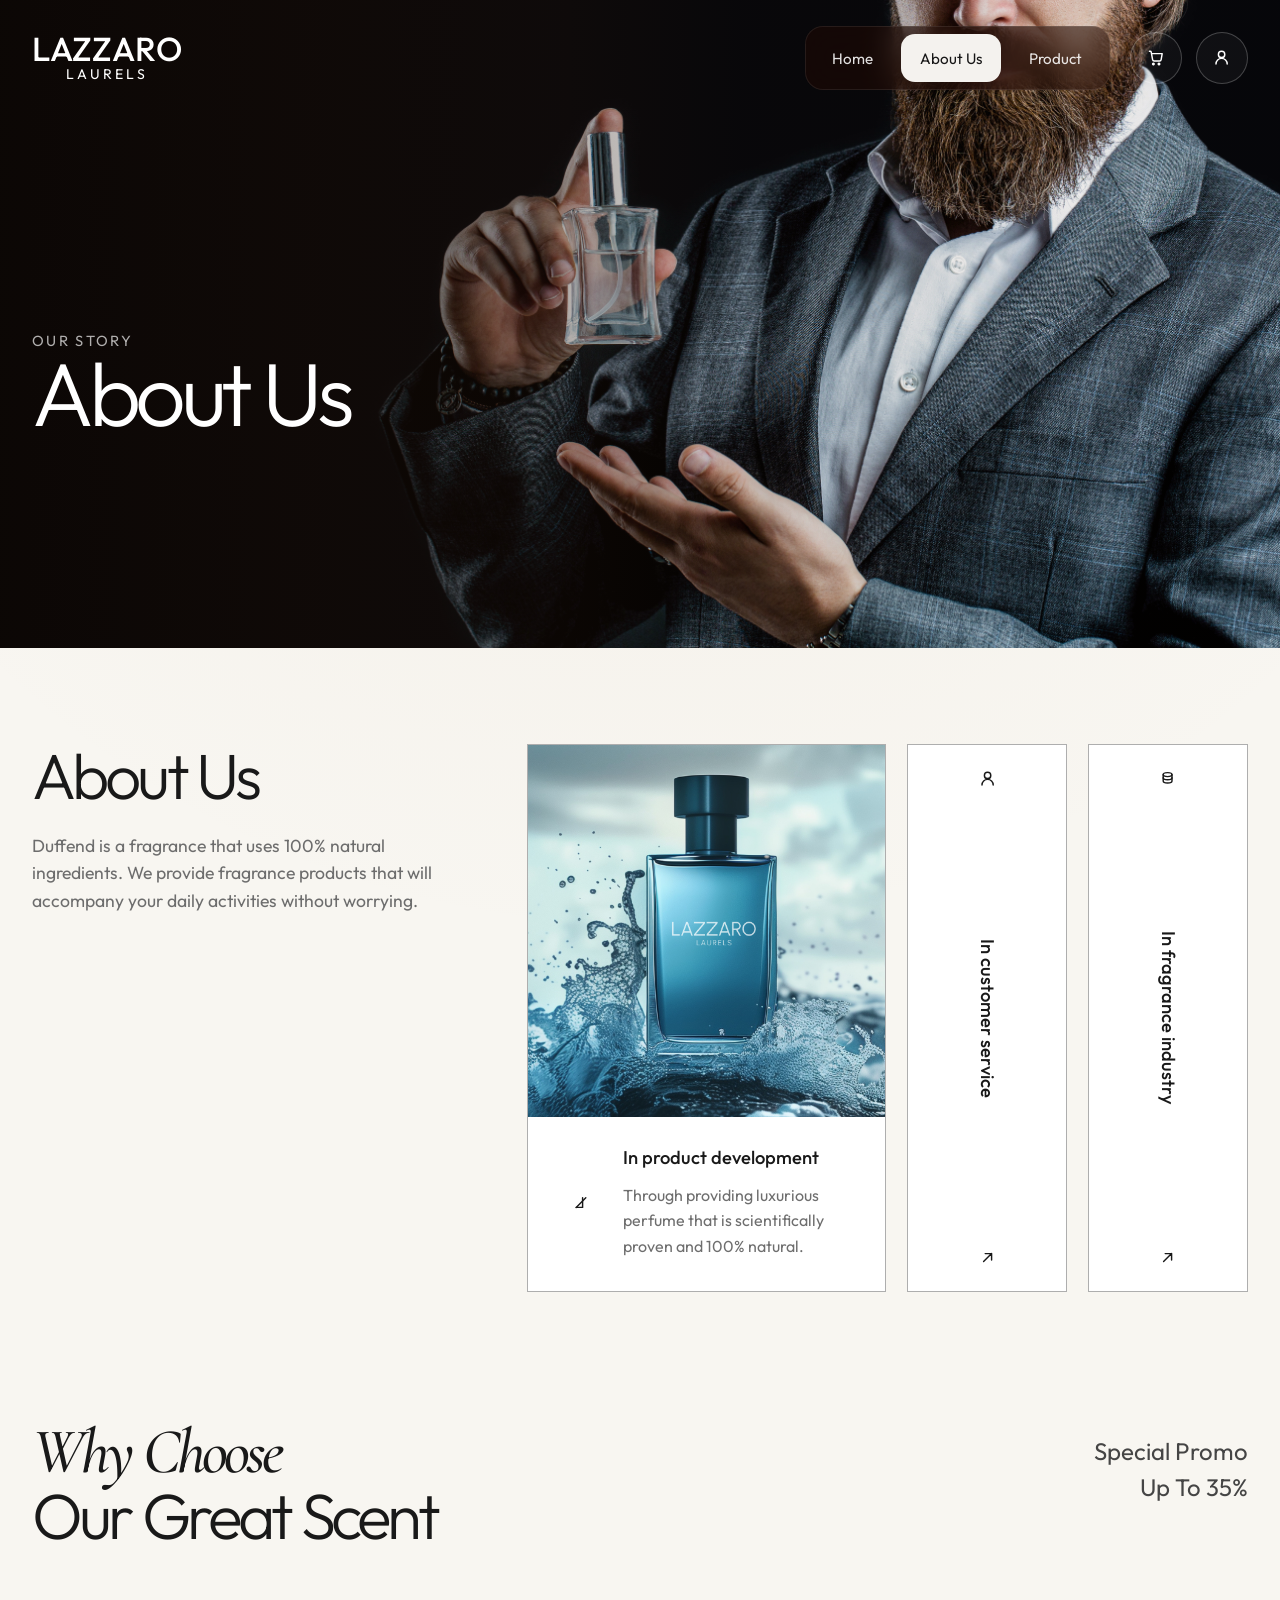
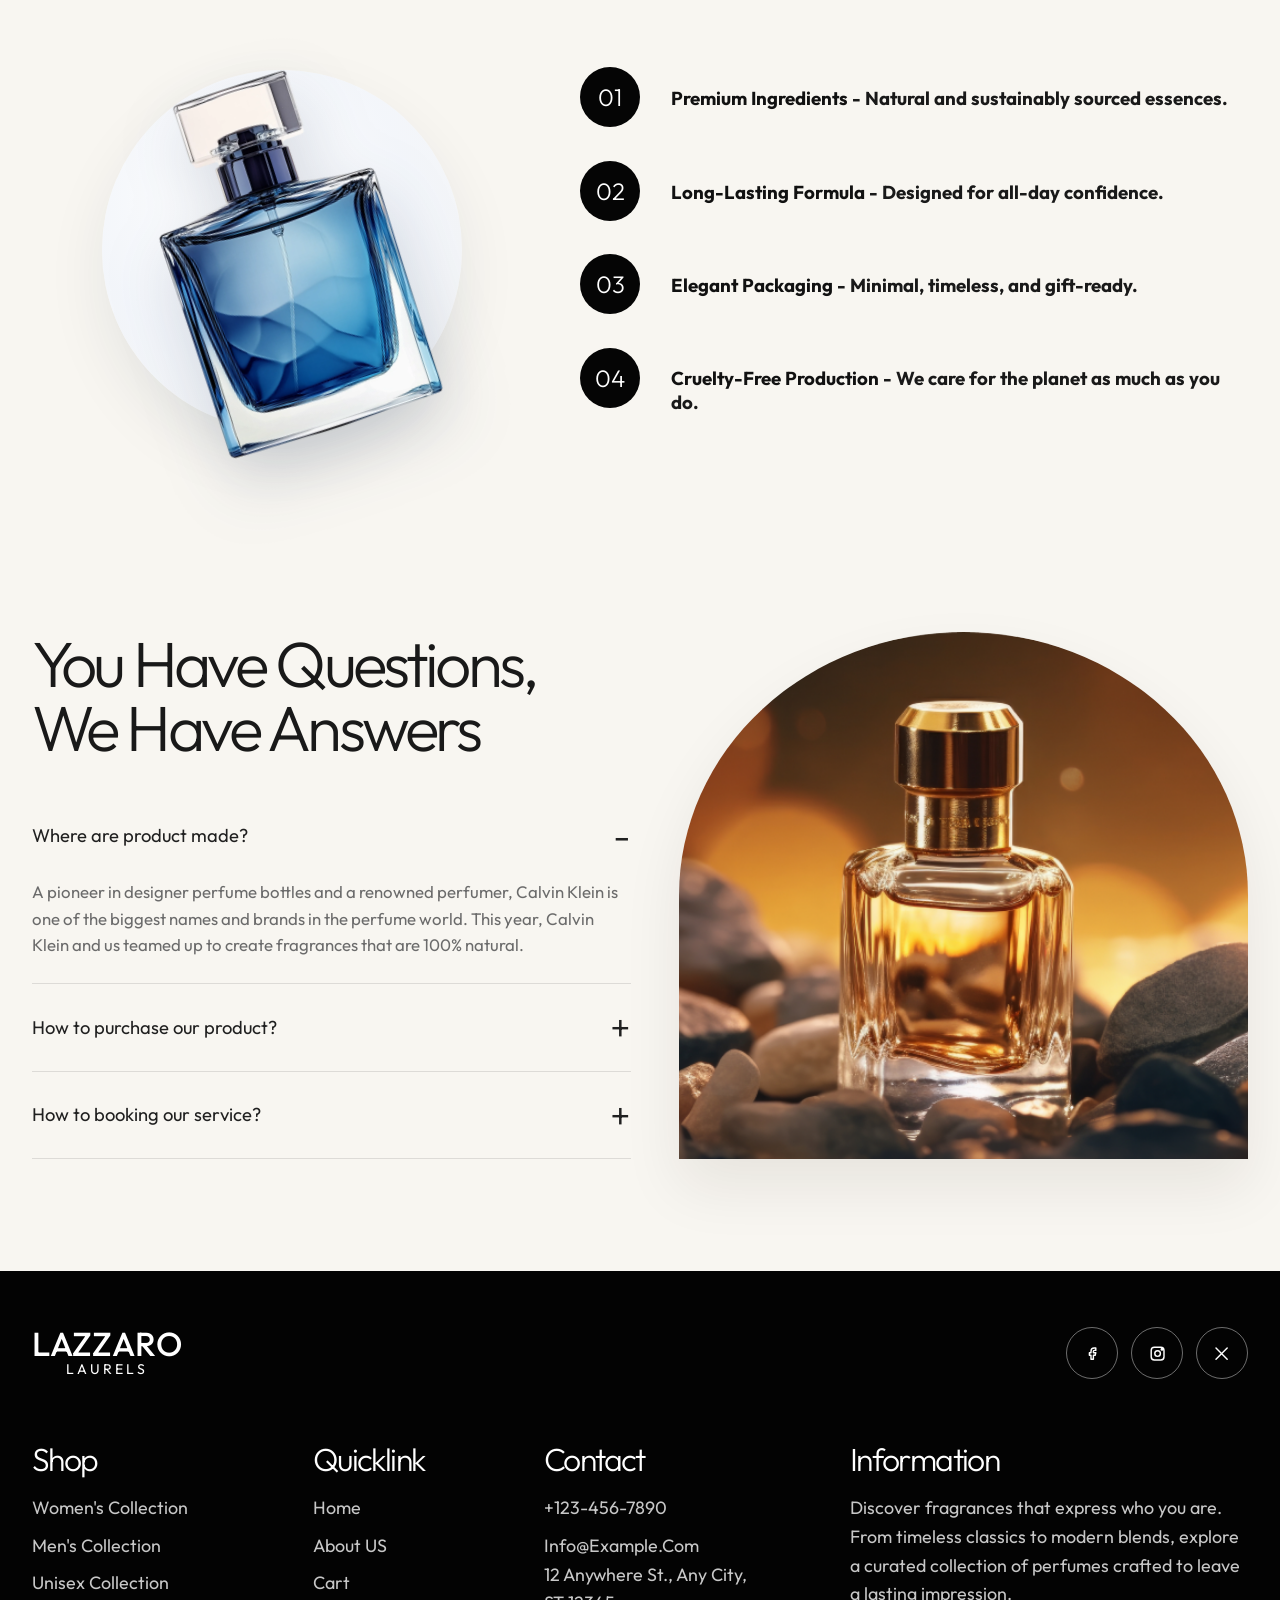
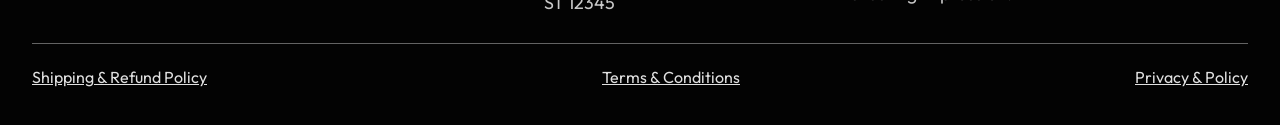
==== commit cab50dc3: ".." ====
--- a/about.html
+++ b/about.html
@@ -44,7 +44,7 @@
 
           <div class="nav-icons" aria-label="Shopping and account">
             <a href="./cart.html" class="icon-button" aria-label="Cart">
-              <span class="badge">4</span>
+              <span class="badge" data-count="0"></span>
               <svg viewBox="0 0 24 24" aria-hidden="true">
                 <path d="M6 7h13l-1.3 7.6a2 2 0 0 1-2 1.7H9a2 2 0 0 1-2-1.7L5.2 4.8A1 1 0 0 0 4.2 4H3" />
                 <path d="M9 20a1 1 0 1 0 0 .01M16 20a1 1 0 1 0 0 .01" />
@@ -60,13 +60,13 @@
         </div>
       </nav>
 
-      <div class="shell about-hero-grid">
-        <div class="about-hero-copy">
-          <p class="eyebrow">Our Story</p>
-          <h1>About Us</h1>
-        </div>
-      </div>
-    </header>
+      <div class="shell about-hero-grid">
+        <div class="about-hero-copy">
+          <p class="eyebrow">Our Story</p>
+          <h1>About Us</h1>
+        </div>
+      </div>
+    </header>
 
     <main class="about-page">
       <section class="about-overview shell">
@@ -213,12 +213,12 @@
           </div>
         </div>
 
-        <div class="faq-visual">
-          <div class="faq-photo-wrap">
-            <img src="./assets/faq-section-image.png" alt="Golden Lazzaro perfume bottle" />
-          </div>
-        </div>
-      </section>
+        <div class="faq-visual">
+          <div class="faq-photo-wrap">
+            <img src="./assets/faq-section-image.png" alt="Golden Lazzaro perfume bottle" />
+          </div>
+        </div>
+      </section>
     </main>
 
     <footer class="footer">
--- a/styles.css
+++ b/styles.css
@@ -160,7 +160,7 @@
   position: absolute;
   top: -2px;
   right: 0;
-  display: grid;
+  display: none;
   place-items: center;
   width: 18px;
   height: 18px;
@@ -171,6 +171,14 @@
   font-weight: 600;
 }
 
+.badge::after {
+  content: attr(data-count);
+}
+
+.badge:not([data-count="0"]) {
+  display: grid;
+}
+
 .nav-toggle {
   display: none;
   width: 48px;
@@ -246,7 +254,7 @@
   gap: 2rem;
   min-height: 100svh;
   align-items: center;
-  padding-top: 132px;
+  padding-top: 60px;
 }
 
 .hero-grid-right {
@@ -335,7 +343,6 @@
 }
 
 .hero-copy h1,
-.showcase-content h2,
 .stats-copy h2 {
   margin: 0;
   font-size: clamp(4rem, 7.5vw, 6.5rem);
@@ -505,8 +512,7 @@
 }
 
 .display-title span,
-.section-heading span,
-.showcase-content h2 span {
+.section-heading span {
   font-family: "Cormorant Garamond", serif;
   font-style: italic;
   font-weight: 500;
@@ -699,43 +705,76 @@
   color: #fff;
 }
 
-.showcase {
-  display: grid;
-  grid-template-columns: 1.35fr 0.65fr;
-  gap: 1.5rem;
-  align-items: end;
-}
-
-.showcase-image {
+.showcase-wrapper {
+  position: relative;
   overflow: hidden;
-  border-radius: 30px;
-  box-shadow: var(--shadow-soft);
-}
-
-.showcase-image img {
   width: 100%;
-  height: 100%;
+}
+
+.showcase-slider {
+  display: flex;
+  transition: transform 0.6s ease;
+  width: 100%;
+}
+
+.showcase-slide {
+  min-width: 100%;
+  flex-shrink: 0;
+  position: relative;
+}
+
+.showcase-slide img {
+  width: 100%;
+  height: 560px;
   object-fit: cover;
-}
-
-.showcase-content {
-  display: grid;
-  gap: 1rem;
-  padding-bottom: 1rem;
-}
-
-.showcase-content p {
+  display: block;
+}
+
+.showcase-overlay {
+  position: absolute;
+  bottom: 0;
+  left: 0;
+  right: 0;
+  padding: 3rem;
+  padding-right: 8rem;
+  background: linear-gradient(to top, rgba(0,0,0,0.65) 0%, transparent 100%);
+}
+
+.showcase-overlay .eyebrow {
+  color: rgba(255,255,255,0.7);
+  font-size: 0.85rem;
+  text-transform: uppercase;
+  letter-spacing: 0.12em;
+  margin-bottom: 0.5rem;
+}
+
+.showcase-overlay h2 {
+  color: #fff;
   margin: 0;
+  font-size: clamp(2rem, 4vw, 3.5rem);
+}
+
+.showcase-overlay h2 span {
+  font-family: "Cormorant Garamond", serif;
+  font-style: italic;
+  font-weight: 500;
+}
+
+.showcase-overlay p {
+  margin: 0.5rem 0 0;
   max-width: 26rem;
   font-size: 1.1rem;
   line-height: 1.7;
-  color: var(--muted);
-}
-
-.showcase-actions {
+  color: rgba(255,255,255,0.8);
+}
+
+.showcase-nav {
+  position: absolute;
+  bottom: 1.5rem;
+  right: 2rem;
   display: flex;
   gap: 0.85rem;
-  margin-top: 1rem;
+  z-index: 2;
 }
 
 .stats {
@@ -944,7 +983,6 @@
   }
 
   .feature-section,
-  .showcase,
   .stats,
   .footer-grid {
     grid-template-columns: 1fr;
@@ -960,9 +998,10 @@
     grid-template-columns: repeat(2, minmax(0, 1fr));
   }
 
-  .showcase-content {
-    padding-top: 1rem;
-  }
+  .showcase-slide img {
+    height: 400px;
+  }
+
 }
 
 @media (max-width: 780px) {
@@ -1055,6 +1094,10 @@
     grid-template-columns: 1fr;
   }
 
+  .showcase-slide img {
+    height: 300px;
+  }
+
   .feature-summary h3,
   .display-title,
   .section-heading,
@@ -1315,7 +1358,7 @@
   display: grid;
   grid-template-columns: minmax(320px, 1fr) minmax(320px, 0.95fr);
   gap: 3rem;
-  align-items: center;
+  align-items: start;
   padding-block: 2rem 5rem;
 }
 
@@ -1351,12 +1394,15 @@
 }
 
 .faq-panel {
-  display: none;
+  max-height: 0;
+  overflow: hidden;
+  transition: max-height 0.4s ease, padding 0.4s ease;
+  padding: 0;
+}
+
+.faq-item.is-open .faq-panel {
+  max-height: 300px;
   padding: 0 0 1.5rem;
-}
-
-.faq-item.is-open .faq-panel {
-  display: block;
 }
 
 .faq-panel p {
@@ -1750,14 +1796,14 @@
   min-height: 420px;
   color: #fff;
   background:
-    linear-gradient(90deg, rgba(29, 18, 11, 0.72) 0%, rgba(20, 32, 40, 0.5) 38%, rgba(6, 12, 19, 0.22) 100%),
-    url('./design-assets-page5/ABOUT OUR PRODUCT.png') center/cover no-repeat;
+    linear-gradient(90deg, rgba(22, 12, 8, 0.78) 0%, rgba(29, 18, 11, 0.56) 32%, rgba(20, 32, 40, 0.22) 58%, rgba(6, 12, 19, 0.08) 100%),
+    url('./assets/cart-hero-image.jpg') center/cover no-repeat;
 }
 
 .checkout-hero {
   background:
-    linear-gradient(90deg, rgba(29, 18, 11, 0.72) 0%, rgba(20, 32, 40, 0.5) 38%, rgba(6, 12, 19, 0.22) 100%),
-    url('./design-assets-page5/ABOUT OUR PRODUCT-1.png') center/cover no-repeat;
+    linear-gradient(90deg, rgba(22, 12, 8, 0.78) 0%, rgba(29, 18, 11, 0.56) 32%, rgba(20, 32, 40, 0.22) 58%, rgba(6, 12, 19, 0.08) 100%),
+    url('./assets/cart-hero-image.jpg') center/cover no-repeat;
 }
 
 .commerce-hero-grid {
@@ -1927,7 +1973,6 @@
 }
 
 .checkout-form-grid.three-col {
-  grid-template-columns: 0.8fr 0.8fr 1.25fr;
   margin-top: 1.4rem;
 }
 
@@ -2001,8 +2046,8 @@
   min-height: 360px;
   color: #fff;
   background:
-    linear-gradient(90deg, rgba(36, 22, 18, 0.58) 0%, rgba(19, 30, 40, 0.28) 42%, rgba(19, 30, 40, 0.12) 100%),
-    url('./design-assets-page6/08_Lazzaro-01_My_Account.png') center/cover no-repeat;
+    linear-gradient(90deg, rgba(30, 18, 12, 0.7) 0%, rgba(30, 18, 12, 0.4) 34%, rgba(19, 30, 40, 0.14) 62%, rgba(19, 30, 40, 0.06) 100%),
+    url('./assets/my-account-hero.jpg') center/cover no-repeat;
 }
 
 .account-hero-grid,
@@ -2166,6 +2211,29 @@
   margin-top: 1rem;
   width: 100%;
   justify-content: center;
+}
+
+.address-form-wrap {
+  margin-top: 1.5rem;
+  padding: 1.5rem;
+  border: 1px solid rgba(25, 25, 25, 0.12);
+  border-radius: 12px;
+  background: #fff;
+}
+
+.address-form-wrap h3 {
+  margin: 0 0 1.2rem;
+  font-size: 1.15rem;
+}
+
+.address-form-wrap .full-width {
+  grid-column: 1 / -1;
+}
+
+.address-form-actions {
+  display: flex;
+  gap: 0.75rem;
+  margin-top: 1.2rem;
 }
 
 .policy-hero {
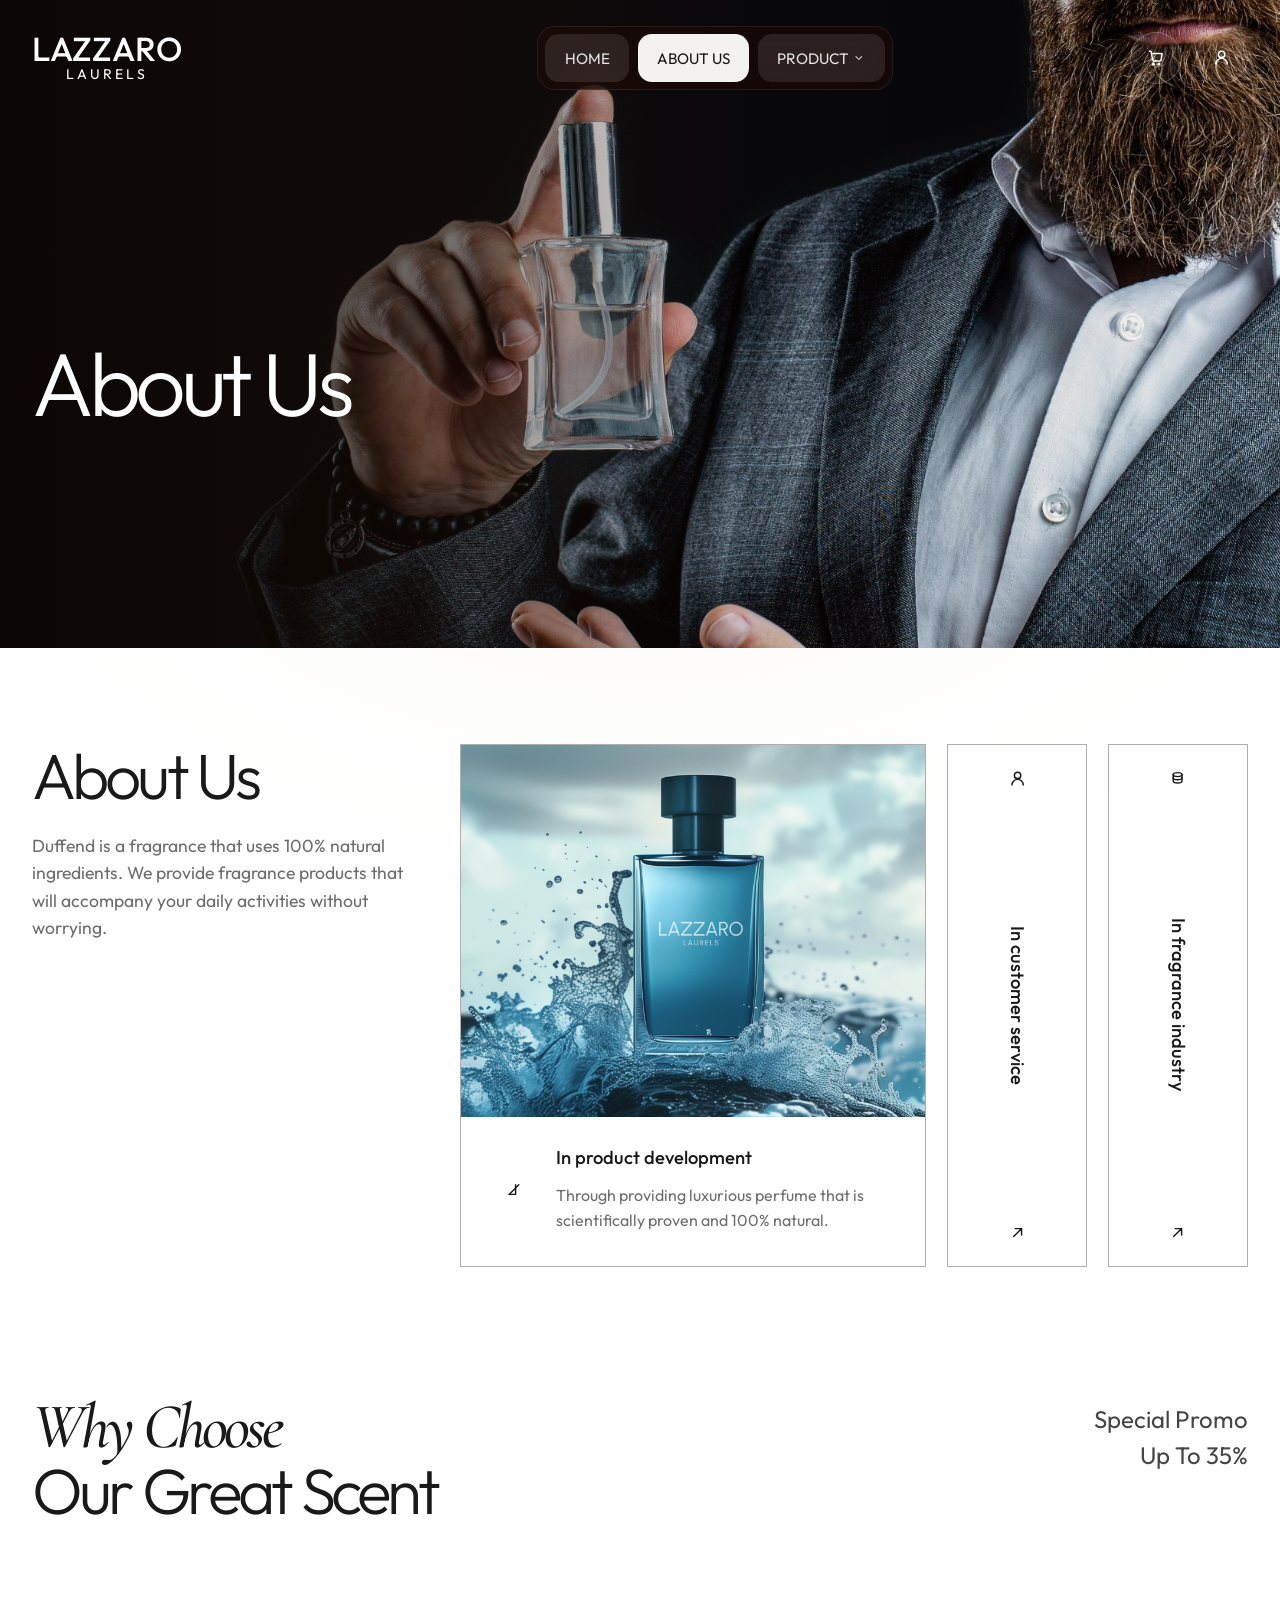
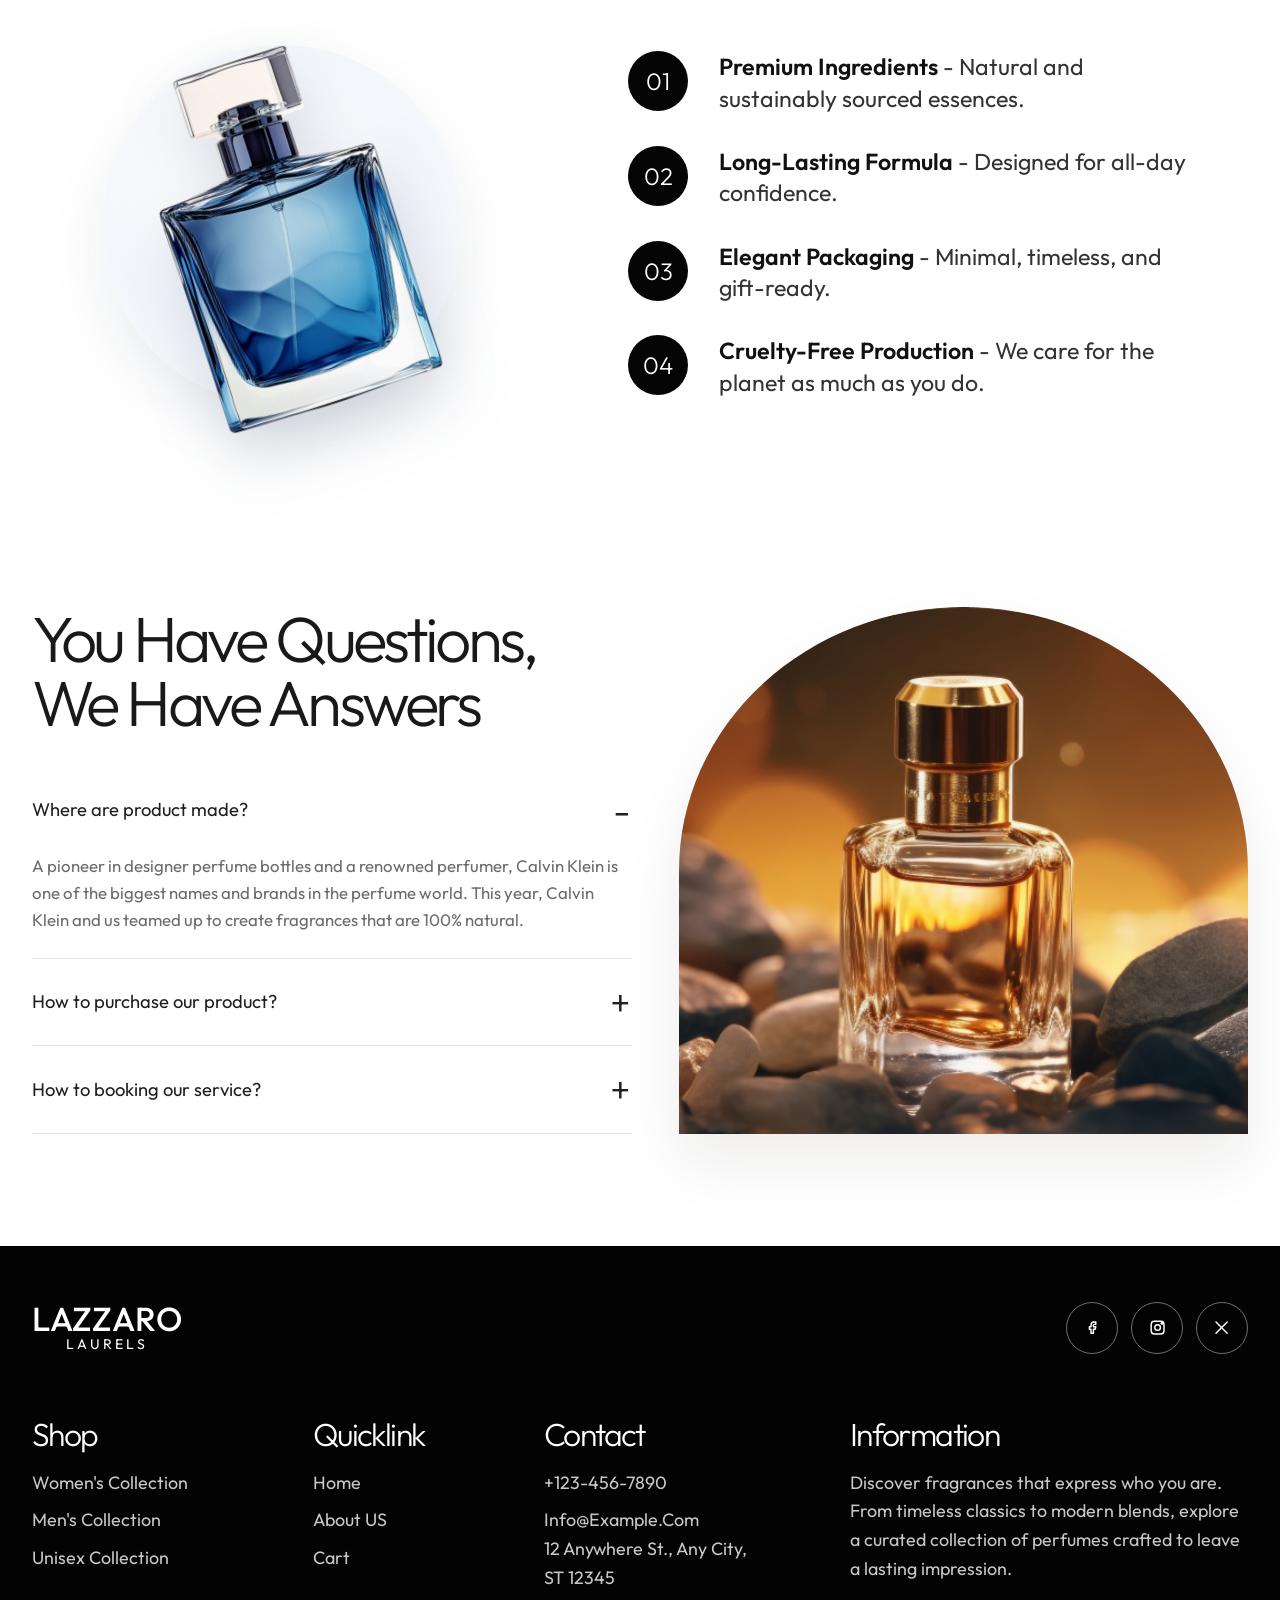
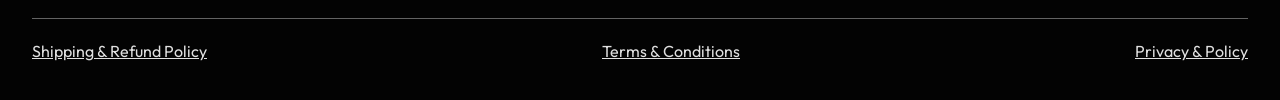
==== commit 2e7ee2f5: ".." ====
--- a/about.html
+++ b/about.html
@@ -35,12 +35,26 @@
           <span></span>
         </button>
 
-        <div class="nav-menu" id="nav-menu">
-          <div class="nav-links">
-            <a class="nav-link" href="./index.html">Home</a>
-            <a class="nav-link is-active" href="./about.html">About Us</a>
-            <a class="nav-link" href="./products.html">Product</a>
-          </div>
+        <div class="nav-menu" id="nav-menu">
+          <div class="nav-links">
+            <a class="nav-link" href="./index.html">Home</a>
+            <a class="nav-link is-active" href="./about.html">About Us</a>
+            <div class="nav-item has-dropdown">
+              <a class="nav-link nav-link-dropdown" href="./products.html">
+                Product
+                <span class="nav-caret" aria-hidden="true">
+                  <svg viewBox="0 0 24 24">
+                    <path d="m7 10 5 5 5-5" />
+                  </svg>
+                </span>
+              </a>
+              <div class="nav-dropdown">
+                <a href="./products.html?category=him">For Him</a>
+                <a href="./products.html?category=her">For Her</a>
+                <a href="./products.html?category=unisex">Unisex</a>
+              </div>
+            </div>
+          </div>
 
           <div class="nav-icons" aria-label="Shopping and account">
             <a href="./cart.html" class="icon-button" aria-label="Cart">
@@ -62,7 +76,6 @@
 
       <div class="shell about-hero-grid">
         <div class="about-hero-copy">
-          <p class="eyebrow">Our Story</p>
           <h1>About Us</h1>
         </div>
       </div>
--- a/styles.css
+++ b/styles.css
@@ -1,5 +1,5 @@
 :root {
-  --bg: #f8f6f1;
+  --bg: #fff;
   --surface: #ffffff;
   --text: #191919;
   --muted: #747474;
@@ -78,11 +78,10 @@
   z-index: 5;
   display: flex;
   align-items: center;
-  justify-content: space-between;
   padding-top: 26px;
 }
 
-.hero > .nav {
+.hero>.nav {
   position: absolute;
   top: 0;
   left: 50%;
@@ -95,6 +94,7 @@
   flex-direction: column;
   line-height: 0.9;
   letter-spacing: 0.04em;
+  margin-right: auto;
 }
 
 .brand-main {
@@ -113,6 +113,8 @@
   display: flex;
   align-items: center;
   gap: 1.3rem;
+  flex: 1;
+  justify-content: center;
 }
 
 .nav-links {
@@ -124,6 +126,7 @@
   border: 1px solid rgba(255, 255, 255, 0.08);
   border-radius: 18px;
   backdrop-filter: blur(16px);
+  overflow: visible;
 }
 
 .nav-link {
@@ -131,7 +134,9 @@
   border-radius: 14px;
   font-size: 0.95rem;
   color: rgba(255, 255, 255, 0.88);
+  text-transform: uppercase;
   transition: background-color 180ms ease, color 180ms ease;
+  background: #FFFFFF1A;
 }
 
 .nav-link.is-active,
@@ -140,9 +145,72 @@
   background: #f4f2ee;
 }
 
+.nav-item {
+  position: absolute;
+  position: relative;
+}
+
+.nav-link-dropdown {
+  display: inline-flex;
+  align-items: center;
+  gap: 0.2rem;
+}
+
+.nav-caret {
+  display: inline-flex;
+  align-items: center;
+}
+
+.nav-caret svg {
+  width: 0.85rem;
+  height: 0.85rem;
+}
+
+.nav-dropdown {
+  position: absolute;
+  top: calc(100% + 0.5rem);
+  left: -0.45rem;
+  display: flex;
+  flex-direction: column;
+  gap: 0;
+  min-width: 160px;
+  background: rgba(31, 10, 5, 0.95);
+  border: 1px solid rgba(255, 255, 255, 0.08);
+  border-radius: 12px;
+  backdrop-filter: blur(16px);
+  z-index: 100;
+  opacity: 0;
+  pointer-events: none;
+  transform: translateY(6px);
+  transition: opacity 180ms ease, transform 180ms ease;
+}
+
+.has-dropdown:hover .nav-dropdown,
+.has-dropdown:focus-within .nav-dropdown {
+  opacity: 1;
+  pointer-events: auto;
+  transform: translateY(0);
+}
+
+.nav-dropdown a {
+  padding: 0.8rem 1.2rem;
+  color: rgba(255, 255, 255, 0.88);
+  font-size: 0.95rem;
+  white-space: nowrap;
+  transition: background-color 180ms ease, color 180ms ease;
+}
+
+.nav-dropdown a:hover {
+  background: rgba(255, 255, 255, 0.1);
+  color: #f4f2ee;
+}
+
 .nav-icons {
   display: flex;
   gap: 0.85rem;
+  margin-left: auto;
+  position: absolute;
+  right: 0;
 }
 
 .icon-button {
@@ -502,6 +570,12 @@
   line-height: 1.6;
 }
 
+.summary-copy .summary-text {
+  font-family: 'Urbanist';
+  font-weight: 200;
+  font-size: 22px;
+}
+
 .display-title,
 .section-heading h2 {
   margin: 0;
@@ -558,11 +632,13 @@
 }
 
 .feature-summary {
-  display: grid;
-  grid-template-columns: 120px minmax(220px, 1fr) minmax(280px, 360px) 64px;
-  gap: 1rem;
+  display: flex;
   align-items: center;
+  justify-content: space-between;
+  gap: 4rem;
   margin-top: 2.8rem;
+  width: 100%;
+  grid-column: 1 / -1;
 }
 
 .summary-index {
@@ -573,7 +649,7 @@
 
 .feature-summary h3 {
   margin: 0;
-  font-size: clamp(2.2rem, 4vw, 4rem);
+  font-size: clamp(1.2rem, 3vw, 3rem);
   line-height: 0.95;
   letter-spacing: -0.055em;
   font-weight: 300;
@@ -582,26 +658,29 @@
 .summary-copy p {
   font-size: 1.2rem;
   line-height: 1.6;
+  width: 320px;
+}
+
+.summary-copy p a {
+  font-size: 12px ;
 }
 
 .inline-action {
   display: inline-flex;
   align-items: center;
   gap: 0.55rem;
-  margin-top: 1rem;
-  padding: 0.45rem 0.8rem 0.45rem 0.95rem;
+  padding: 2px 6px;
   border-radius: 999px;
   background: #6f8b28;
   color: #fff;
 }
 
-.inline-action span {
-  display: grid;
-  place-items: center;
-  width: 30px;
-  height: 30px;
-  border-radius: 50%;
-  background: rgba(255, 255, 255, 0.18);
+.feature-summary span {
+  width: 22px;
+  height: 22px;
+  border-radius: 100%;
+  background: #ffffff7a;
+  padding-top: 4px;
 }
 
 .leaf-button {
@@ -649,9 +728,14 @@
 }
 
 .product-name span {
-  font-family: "Cormorant Garamond", serif;
-  font-style: italic;
-  font-weight: 500;
+  font-family: 'Urbanist';
+font-weight: 500;
+font-style: Italic;
+font-size: 32px;
+leading-trim: NONE;
+line-height: 120%;
+letter-spacing: 0%;
+
 }
 
 .product-card img {
@@ -666,11 +750,15 @@
   justify-content: space-between;
   gap: 1rem;
   padding: 1.2rem 0;
-  font-size: 1rem;
+  font-size: 1.2rem;
+}
+
+.product-meta p {
+  width: 50%;
 }
 
 .product-meta strong {
-  font-size: 2rem;
+  font-size: 1.25rem;
   font-weight: 400;
 }
 
@@ -737,11 +825,11 @@
   right: 0;
   padding: 3rem;
   padding-right: 8rem;
-  background: linear-gradient(to top, rgba(0,0,0,0.65) 0%, transparent 100%);
+  background: linear-gradient(to top, rgba(0, 0, 0, 0.65) 0%, transparent 100%);
 }
 
 .showcase-overlay .eyebrow {
-  color: rgba(255,255,255,0.7);
+  color: rgba(255, 255, 255, 0.7);
   font-size: 0.85rem;
   text-transform: uppercase;
   letter-spacing: 0.12em;
@@ -765,7 +853,7 @@
   max-width: 26rem;
   font-size: 1.1rem;
   line-height: 1.7;
-  color: rgba(255,255,255,0.8);
+  color: rgba(255, 255, 255, 0.8);
 }
 
 .showcase-nav {
@@ -787,10 +875,13 @@
     linear-gradient(90deg, rgba(156, 136, 109, 0.12) 1px, transparent 1px);
   background-size: 125px 125px;
   background-position: center;
+  font-size: 0.9rem !important;
 }
 
 .stats-copy h2 {
   color: #1d1d1d;
+  font-size: 3.5rem !important;
+  margin-top: 15px;
 }
 
 .stats-copy h2 span {
@@ -805,7 +896,7 @@
 
 .stats-grid strong {
   display: block;
-  font-size: clamp(3rem, 5vw, 5rem);
+  font-size: clamp(3rem, 5vw, 5rem) !important;
   line-height: 1;
   letter-spacing: -0.06em;
   font-weight: 300;
@@ -814,7 +905,8 @@
 .stats-grid p {
   margin: 0.75rem 0 0;
   color: #b0b0b0;
-  font-size: 1.1rem;
+  font-size: 1.2rem;
+  line-height: 1.4;
 }
 
 .testimonial {
@@ -823,15 +915,23 @@
 }
 
 .quote-mark {
-  font-size: 5rem;
+  font-size: 3rem;
   line-height: 0.9;
 }
 
-.testimonial > p {
+.testimonial>p {
   margin: 1rem 0 1.7rem;
-  font-size: clamp(1.6rem, 3vw, 2.4rem);
+  font-size: clamp(1rem, 3vw, 1.4rem);
   line-height: 1.32;
   letter-spacing: -0.04em;
+  font-family: 'Urbanist';
+font-weight: 300;
+font-style: Light;
+leading-trim: NONE;
+line-height: 120%;
+letter-spacing: -3%;
+vertical-align: middle;
+
 }
 
 .testimonial-author {
@@ -881,7 +981,7 @@
 .collection-body {
   display: grid;
   justify-items: center;
-  gap: 1rem;
+  gap: 1.5rem;
   padding: 2rem 1.6rem 2.4rem;
   text-align: center;
 }
@@ -955,7 +1055,7 @@
   line-height: 1.6;
 }
 
-.footer-grid a + a {
+.footer-grid a+a {
   margin-top: 0.55rem;
 }
 
@@ -1052,6 +1152,26 @@
     padding: 0;
   }
 
+  .nav-item {
+    width: 100%;
+  }
+
+  .nav-link-dropdown {
+    width: 100%;
+    justify-content: space-between;
+  }
+
+  .nav-dropdown {
+    position: static;
+    left: auto;
+    min-width: 0;
+    margin-top: 0.35rem;
+    opacity: 1;
+    pointer-events: auto;
+    transform: none;
+    background: rgba(255, 255, 255, 0.06);
+  }
+
   .hero-grid {
     grid-template-columns: 1fr;
     min-height: 94svh;
@@ -1131,7 +1251,7 @@
   overflow: clip;
 }
 
-.about-hero > .nav {
+.about-hero>.nav {
   position: absolute;
   top: 0;
   left: 50%;
@@ -1167,7 +1287,7 @@
 
 .about-overview {
   display: grid;
-  grid-template-columns: 0.9fr 1.45fr;
+  grid-template-columns: 0.7fr 1.45fr;
   gap: 3rem;
   align-items: start;
   padding-block: 2rem 5rem;
@@ -1193,7 +1313,7 @@
 
 .about-overview-layout {
   display: grid;
-  grid-template-columns: minmax(0, 1fr) 160px 160px;
+  grid-template-columns: minmax(0, 1fr) 140px 140px;
   gap: 1.3rem;
 }
 
@@ -1286,12 +1406,13 @@
   color: #454545;
   font-size: 1.5rem;
   line-height: 1.5;
+  margin-top: 0.4rem !important;
 }
 
 .why-choose-grid {
   display: grid;
   grid-template-columns: minmax(320px, 500px) minmax(320px, 1fr);
-  gap: 3rem;
+  gap: 6rem;
   align-items: center;
   margin-top: 2rem;
 }
@@ -1308,7 +1429,7 @@
   width: 72%;
   aspect-ratio: 1;
   border-radius: 50%;
-  background: radial-gradient(circle at 40% 35%, rgba(255,255,255,0.95), rgba(243,246,251,0.95) 50%, rgba(236,240,248,0.4) 100%);
+  background: radial-gradient(circle at 40% 35%, rgba(255, 255, 255, 0.95), rgba(243, 246, 251, 0.95) 50%, rgba(236, 240, 248, 0.4) 100%);
   box-shadow: 0 25px 60px rgba(17, 32, 58, 0.08);
 }
 
@@ -1329,6 +1450,15 @@
   grid-template-columns: 72px 1fr;
   gap: 1.2rem;
   align-items: start;
+}
+
+.why-choose-list h3 {
+  margin: 0;
+  max-width: 30rem;
+  font-size: 1.45rem;
+  line-height: 1.35;
+  color: #333;
+  font-weight: 400;
 }
 
 .number-pill {
@@ -1352,6 +1482,7 @@
 
 .why-choose-list strong {
   color: #111;
+  font-weight: 600;
 }
 
 .faq-section {
@@ -1433,6 +1564,7 @@
 }
 
 @media (max-width: 1100px) {
+
   .about-hero-grid,
   .about-overview,
   .why-choose-grid,
@@ -1546,7 +1678,7 @@
 .detail-hero {
   background:
     linear-gradient(90deg, rgba(30, 17, 11, 0.72) 0%, rgba(42, 26, 20, 0.58) 38%, rgba(53, 31, 25, 0.16) 100%),
-    url('./design-assets-page4/ABOUT OUR PRODUCT.png') center/cover no-repeat;
+    url('./design-assets-page3/ABOUT OUR PRODUCT.png') center/cover no-repeat;
 }
 
 .detail-page {
@@ -1743,7 +1875,7 @@
   display: block;
 }
 
-.detail-tab-panel > p {
+.detail-tab-panel>p {
   margin: 0 0 1.4rem;
   color: #6b6b6b;
   font-size: 1.1rem;
@@ -1768,6 +1900,7 @@
 }
 
 @media (max-width: 1100px) {
+
   .catalog-grid,
   .detail-layout,
   .detail-cart-row {
@@ -1863,7 +1996,7 @@
   padding: 0.6rem 0;
 }
 
-.cart-item + .cart-item {
+.cart-item+.cart-item {
   border-top: 1px solid rgba(25, 25, 25, 0.1);
   margin-top: 0.9rem;
   padding-top: 1.4rem;
@@ -2021,6 +2154,7 @@
 }
 
 @media (max-width: 1100px) {
+
   .cart-layout,
   .checkout-layout,
   .cart-item,
@@ -2035,6 +2169,7 @@
 }
 
 @media (max-width: 780px) {
+
   .commerce-hero,
   .checkout-hero {
     min-height: 320px;
@@ -2074,7 +2209,7 @@
 
 .account-layout {
   display: grid;
-  grid-template-columns: 180px minmax(0, 1fr);
+  grid-template-columns: 250px minmax(0, 1fr);
   gap: 1rem;
   align-items: start;
 }
@@ -2084,6 +2219,8 @@
   border-radius: 16px;
   overflow: hidden;
   background: #fafafa;
+  font-size: 1.2rem;
+  padding: 30px;
 }
 
 .account-nav-btn {
@@ -2123,7 +2260,7 @@
   font-weight: 400;
 }
 
-.account-panel > p {
+.account-panel>p {
   margin: 0.5rem 0 1.2rem;
   color: #6d6d6d;
 }
@@ -2241,14 +2378,14 @@
   color: #fff;
   background:
     linear-gradient(90deg, rgba(30, 20, 18, 0.52) 0%, rgba(23, 36, 60, 0.34) 40%, rgba(8, 16, 32, 0.2) 100%),
-    url('./design-assets-page8/ABOUT OUR PRODUCT.png') center/cover no-repeat;
+    url('./design-assets-page8/ABOUT OUR PRODUCT.jpg') center/cover no-repeat;
 }
 
 .policy-content {
   max-width: 980px;
 }
 
-.policy-content section + section {
+.policy-content section+section {
   margin-top: 2rem;
 }
 
@@ -2269,6 +2406,7 @@
 }
 
 @media (max-width: 780px) {
+
   .account-layout,
   .account-form-grid.two-col {
     grid-template-columns: 1fr;
@@ -2281,6 +2419,7 @@
   inset: 0;
   z-index: 80;
   display: none;
+  overflow-y: auto;
 }
 
 .auth-modal.is-open {
@@ -2297,15 +2436,15 @@
 .auth-dialog {
   position: relative;
   z-index: 1;
-  overflow: hidden;
   width: min(1260px, calc(100vw - 120px));
   max-height: min(760px, calc(100vh - 48px));
   margin: 24px auto;
   display: grid;
   grid-template-columns: minmax(280px, 0.78fr) minmax(360px, 0.92fr);
   background: rgba(255, 251, 245, 0.98);
+  border-radius: 28px;
+  box-shadow: 0 40px 90px rgba(0, 0, 0, 0.25);
   overflow: hidden;
-  box-shadow: 0 40px 90px rgba(0, 0, 0, 0.25);
 }
 
 .auth-close {
@@ -2349,9 +2488,8 @@
   min-height: 0;
   padding: 2.5rem 2.5rem 1.6rem;
   background:
-    radial-gradient(circle at 60% 16%, rgba(255,255,255,0.85), transparent 24%),
-    linear-gradient(180deg, rgba(255,255,255,0.92), rgba(251,248,243,0.95));
-  overflow-y: auto;
+    radial-gradient(circle at 60% 16%, rgba(255, 255, 255, 0.85), transparent 24%),
+    linear-gradient(180deg, rgba(255, 255, 255, 0.92), rgba(251, 248, 243, 0.95));
 }
 
 .auth-view {
@@ -2370,7 +2508,7 @@
   font-weight: 300;
 }
 
-.auth-view > p {
+.auth-view>p {
   margin: 1.2rem 0 0;
   max-width: 42rem;
   color: #2a2a2a;
@@ -2447,6 +2585,43 @@
   font-size: 1.05rem;
 }
 
+.auth-form-signup {
+  gap: 0.75rem;
+  margin-top: 1rem;
+}
+
+.auth-form-signup .auth-grid-two {
+  gap: 0.75rem;
+}
+
+.auth-form-signup label {
+  gap: 0.2rem;
+}
+
+.auth-form-signup label span {
+  font-size: 0.8rem;
+}
+
+.auth-form-signup input {
+  height: 36px;
+  font-size: 0.9rem;
+}
+
+.auth-form-signup .auth-submit {
+  min-height: 42px;
+  font-size: 0.9rem;
+  margin-top: 0.2rem;
+}
+
+.auth-view[data-auth-view="signup"] h2 {
+  font-size: clamp(1.8rem, 3vw, 2.6rem);
+}
+
+.auth-view[data-auth-view="signup"] .auth-footer-copy {
+  margin-top: 0.9rem;
+  font-size: 0.9rem;
+}
+
 body.auth-open {
   overflow: hidden;
 }
@@ -2468,3 +2643,11 @@
     grid-template-columns: 1fr;
   }
 }
+
+hr {
+    border: none; /* Removes the default border */
+    height: 1px; /* Sets the thickness */
+    background-color: silver; /* Sets the color */
+    width: 60%; /* Adjusts the width */
+    margin: 10px auto; /* Centers the line with spacing */
+  }
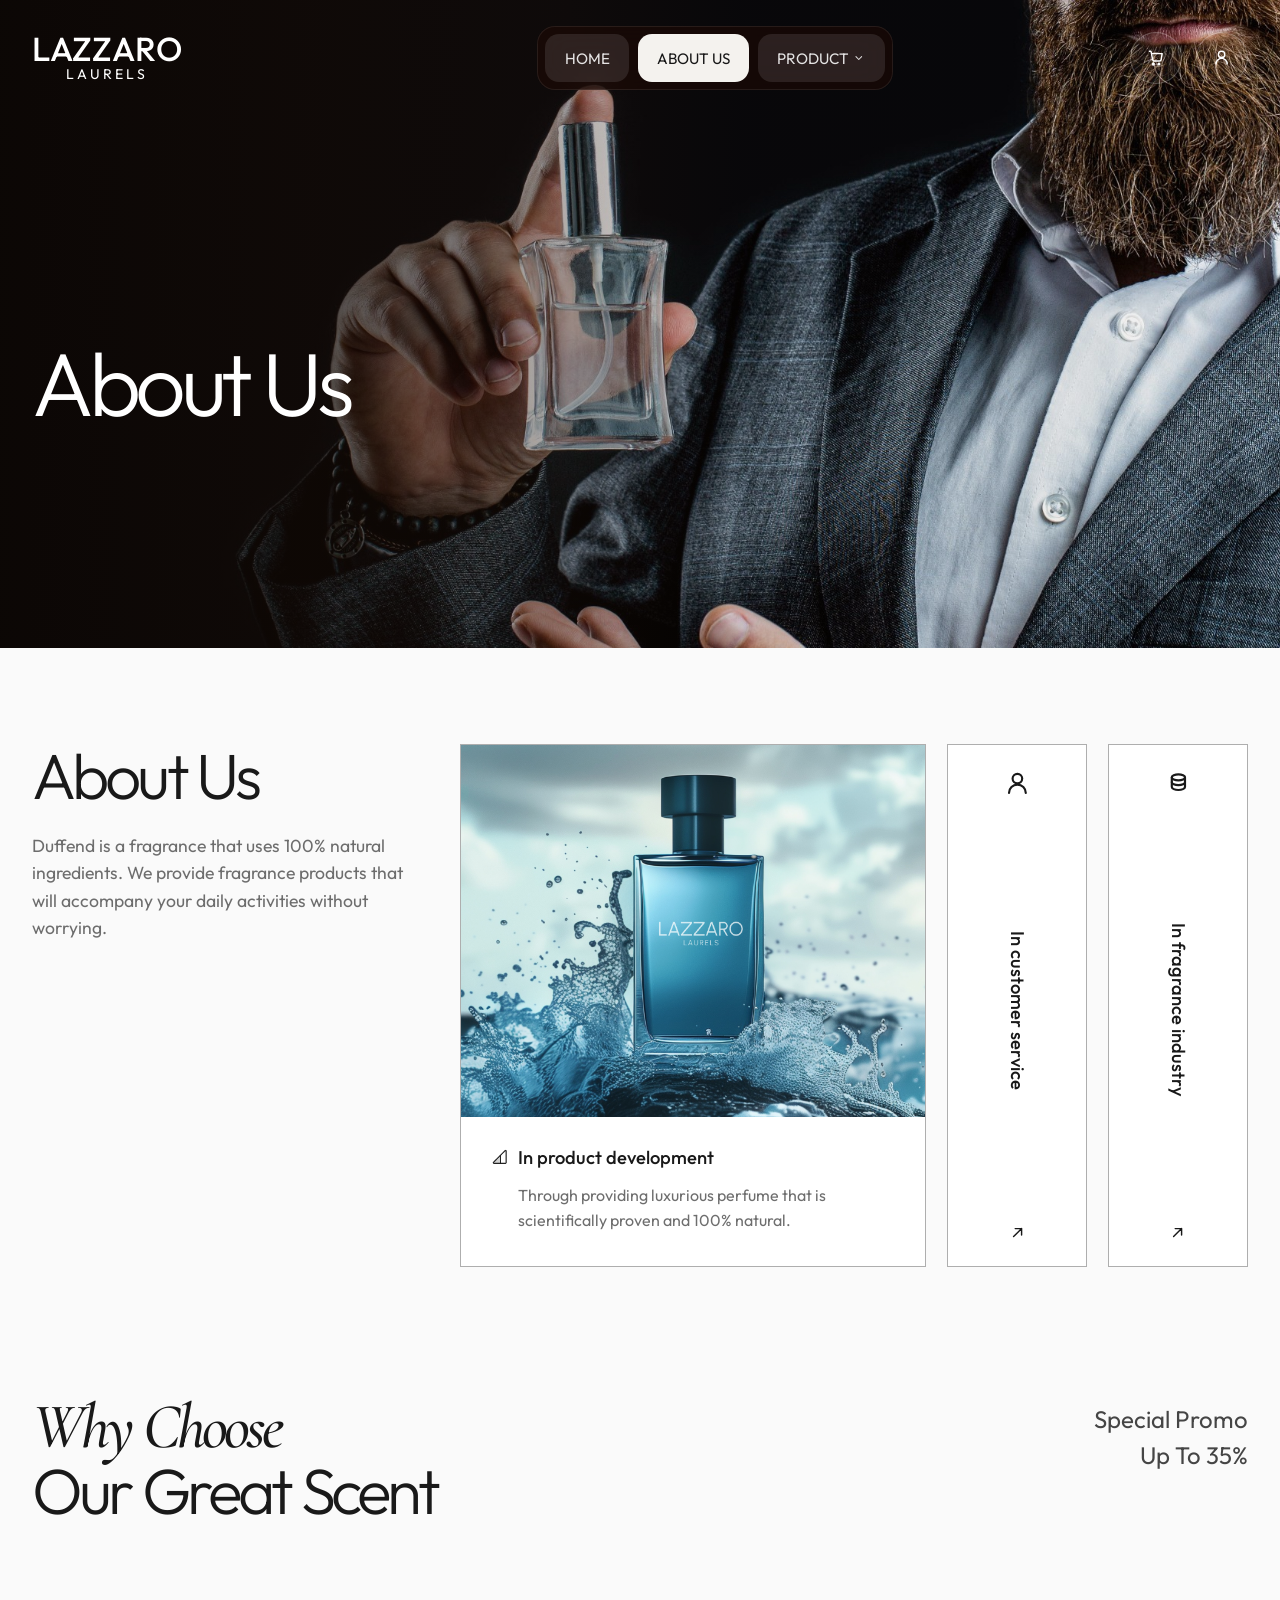
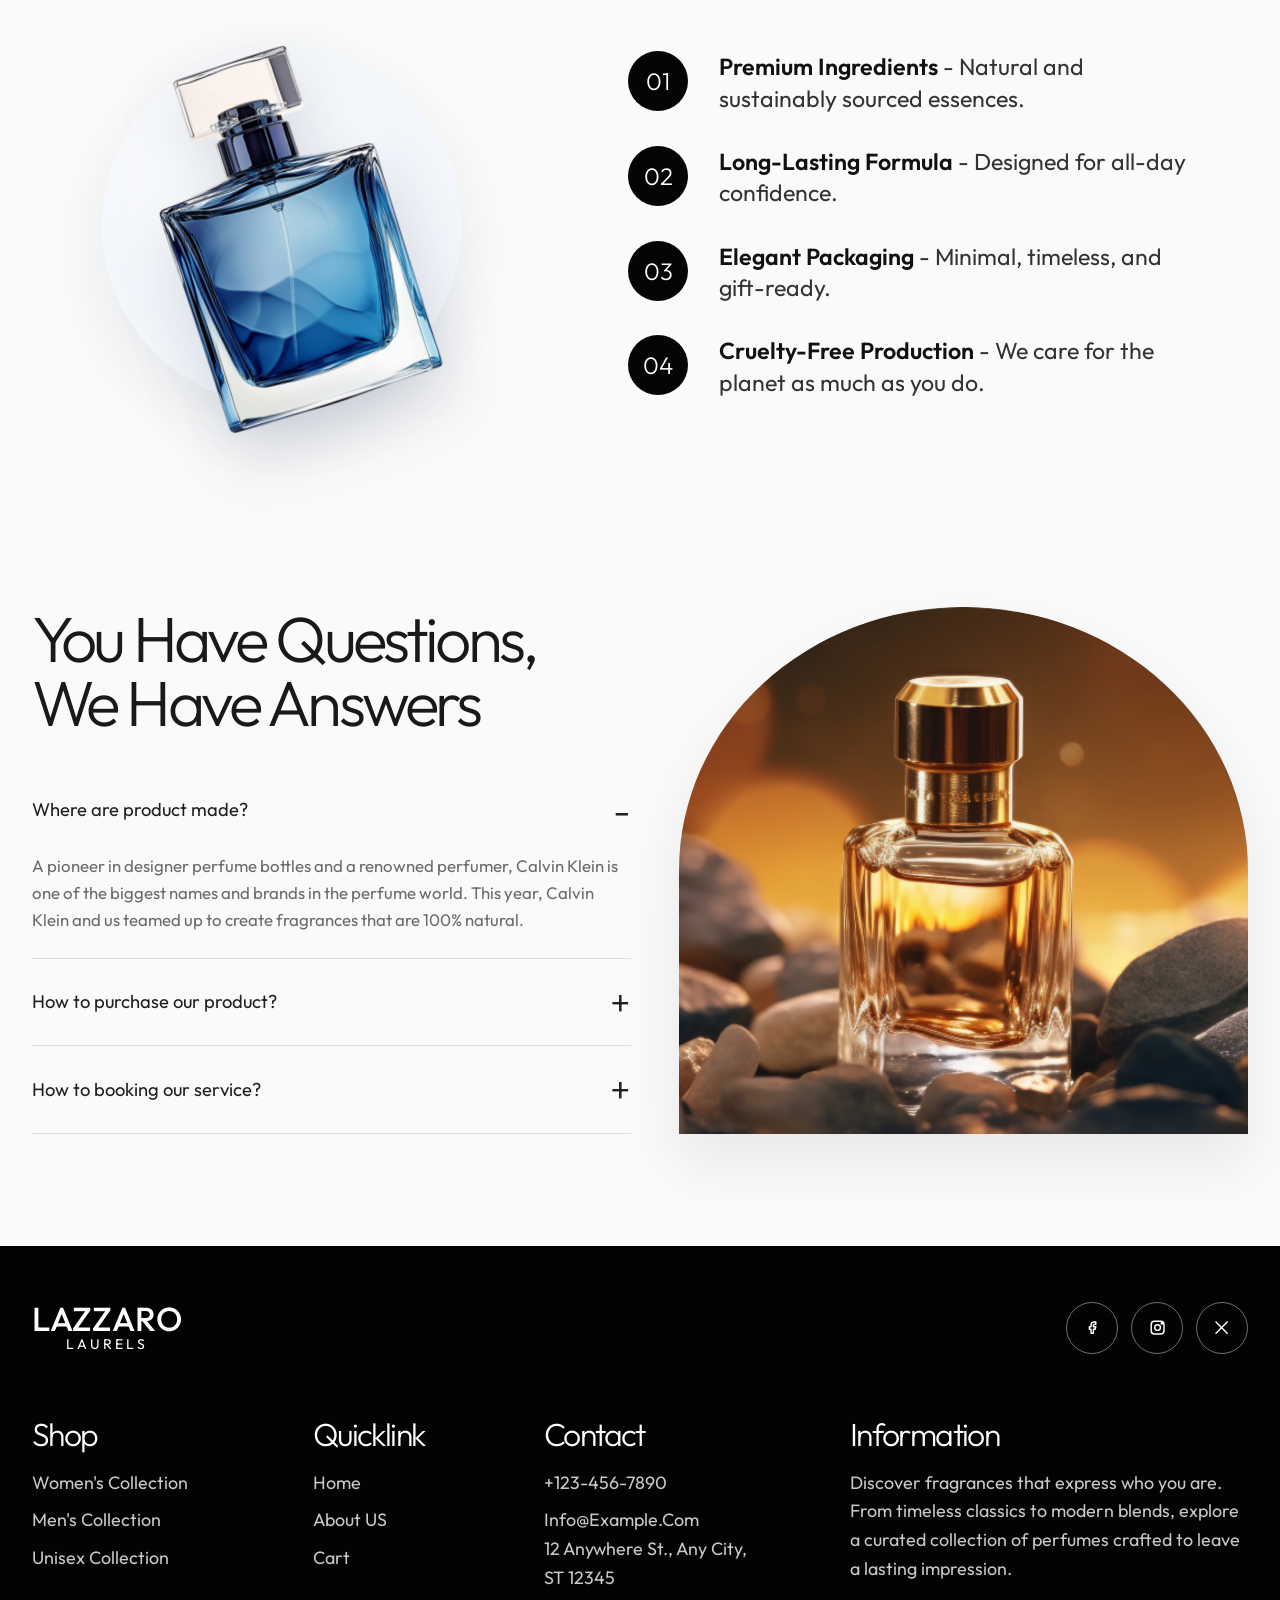
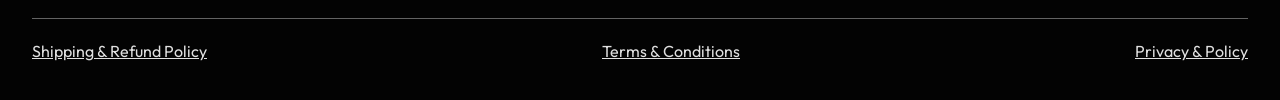
==== commit 48fd2a97: ".." ====
--- a/about.html
+++ b/about.html
@@ -94,16 +94,13 @@
 
         <div class="about-overview-layout">
           <article class="about-feature-main">
-            <div class="about-feature-image"><img src="./assets/about-overview-photo-clean.png" alt="Blue perfume bottle in water splash" /></div>
-            <div class="about-feature-body">
-              <div class="about-feature-icon">
-                <svg viewBox="0 0 24 24" aria-hidden="true">
-                  <path d="M4 18 16 6" />
-                  <path d="M4 18h8V6" />
-                </svg>
-              </div>
-              <div>
-                <h3>In product development</h3>
+            <div class="about-feature-image"><img src="./assets/about-overview-photo-clean.png" alt="Blue perfume bottle in water splash" /></div>
+            <div class="about-feature-body">
+              <div class="about-feature-icon">
+                <img src="./assets/Cell.png" alt="" aria-hidden="true" />
+              </div>
+              <div>
+                <h3>In product development</h3>
                 <p>
                   Through providing luxurious perfume that is scientifically proven
                   and 100% natural.
--- a/styles.css
+++ b/styles.css
@@ -29,10 +29,18 @@
 body {
   margin: 0;
   font-family: "Outfit", sans-serif;
+  background: #FAFAFA;
+  color: var(--text);
+}
+
+body.home-page {
   background:
     radial-gradient(circle at top, rgba(180, 147, 104, 0.08), transparent 28%),
     var(--bg);
-  color: var(--text);
+}
+
+body.account-page-body {
+  background: #fff;
 }
 
 img {
@@ -150,11 +158,15 @@
   position: relative;
 }
 
-.nav-link-dropdown {
-  display: inline-flex;
-  align-items: center;
-  gap: 0.2rem;
-}
+.nav-item.has-dropdown {
+  position: relative;
+}
+
+.nav-link-dropdown {
+  display: inline-flex;
+  align-items: center;
+  gap: 0.2rem;
+}
 
 .nav-caret {
   display: inline-flex;
@@ -166,24 +178,24 @@
   height: 0.85rem;
 }
 
-.nav-dropdown {
-  position: absolute;
-  top: calc(100% + 0.5rem);
-  left: -0.45rem;
-  display: flex;
-  flex-direction: column;
-  gap: 0;
-  min-width: 160px;
+.nav-dropdown {
+  position: absolute;
+  top: 100%;
+  left: -0.45rem;
+  display: flex;
+  flex-direction: column;
+  gap: 0;
+  min-width: 160px;
   background: rgba(31, 10, 5, 0.95);
   border: 1px solid rgba(255, 255, 255, 0.08);
   border-radius: 12px;
-  backdrop-filter: blur(16px);
-  z-index: 100;
-  opacity: 0;
-  pointer-events: none;
-  transform: translateY(6px);
-  transition: opacity 180ms ease, transform 180ms ease;
-}
+  backdrop-filter: blur(16px);
+  z-index: 100;
+  opacity: 0;
+  pointer-events: none;
+  transform: translateY(4px);
+  transition: opacity 180ms ease, transform 180ms ease;
+}
 
 .has-dropdown:hover .nav-dropdown,
 .has-dropdown:focus-within .nav-dropdown {
@@ -603,6 +615,20 @@
   margin-top: 3rem;
 }
 
+.feature-nav {
+  display: flex;
+  justify-content: flex-end;
+  gap: 0.85rem;
+  margin-top: 1rem;
+  width: 100%;
+  grid-column: 2;
+}
+
+.feature-nav .slider-control {
+  width: 48px;
+  height: 48px;
+}
+
 .feature-card {
   position: relative;
   overflow: hidden;
@@ -793,11 +819,15 @@
   color: #fff;
 }
 
-.showcase-wrapper {
-  position: relative;
-  overflow: hidden;
-  width: 100%;
-}
+.showcase-wrapper {
+  position: relative;
+  overflow: hidden;
+  width: 100vw;
+  max-width: 100%;
+  margin-left: calc(50% - 50vw);
+  margin-right: calc(50% - 50vw);
+  background: #d7c3a3;
+}
 
 .showcase-slider {
   display: flex;
@@ -811,59 +841,101 @@
   position: relative;
 }
 
-.showcase-slide img {
-  width: 100%;
-  height: 560px;
-  object-fit: cover;
-  display: block;
-}
-
-.showcase-overlay {
-  position: absolute;
-  bottom: 0;
-  left: 0;
-  right: 0;
-  padding: 3rem;
-  padding-right: 8rem;
-  background: linear-gradient(to top, rgba(0, 0, 0, 0.65) 0%, transparent 100%);
-}
-
-.showcase-overlay .eyebrow {
-  color: rgba(255, 255, 255, 0.7);
-  font-size: 0.85rem;
-  text-transform: uppercase;
-  letter-spacing: 0.12em;
-  margin-bottom: 0.5rem;
-}
-
-.showcase-overlay h2 {
-  color: #fff;
-  margin: 0;
-  font-size: clamp(2rem, 4vw, 3.5rem);
-}
-
-.showcase-overlay h2 span {
-  font-family: "Cormorant Garamond", serif;
-  font-style: italic;
-  font-weight: 500;
-}
-
-.showcase-overlay p {
-  margin: 0.5rem 0 0;
-  max-width: 26rem;
-  font-size: 1.1rem;
-  line-height: 1.7;
-  color: rgba(255, 255, 255, 0.8);
-}
-
-.showcase-nav {
-  position: absolute;
-  bottom: 1.5rem;
-  right: 2rem;
-  display: flex;
-  gap: 0.85rem;
-  z-index: 2;
-}
+.showcase-slide img {
+  width: 100%;
+  height: 520px;
+  object-fit: cover;
+  display: block;
+}
+
+.showcase-bottom-band {
+  position: absolute;
+  bottom: 0;
+  left: 0;
+  right: 0;
+  display: grid;
+  grid-template-columns: 1fr 1fr;
+  align-items: end;
+  min-height: 96px;
+  padding: 0;
+}
+
+.showcase-side {
+  display: flex;
+  flex-direction: column;
+  justify-content: flex-end;
+  min-height: 96px;
+  padding: 0.7rem 1.35rem 1.35rem;
+  width: 24%;
+  min-width: 270px;
+  color: #fff;
+  background: linear-gradient(180deg, rgba(255, 255, 255, 0.16) 0%, rgba(235, 225, 210, 0.08) 100%);
+  backdrop-filter: blur(18px) saturate(140%);
+  -webkit-backdrop-filter: blur(18px) saturate(140%);
+  box-shadow: inset 0 1px 0 rgba(255, 255, 255, 0.24);
+}
+
+.showcase-side-left {
+  justify-self: start;
+  align-items: flex-start;
+}
+
+.showcase-side-right {
+  justify-self: end;
+  align-items: flex-end;
+  text-align: right;
+}
+
+.showcase-side-right h2 {
+  font-size: clamp(3.35rem, 5.9vw, 4.65rem);
+}
+
+.showcase-side h2 {
+  margin: 0;
+  font-size: clamp(2.65rem, 4.75vw, 3.45rem);
+  line-height: 0.94;
+  font-weight: 300;
+  letter-spacing: -0.055em;
+}
+
+.showcase-side h2 span {
+  font-family: "Cormorant Garamond", serif;
+  font-style: italic;
+  font-weight: 600;
+}
+
+.showcase-center-controls {
+  position: absolute;
+  left: 50%;
+  bottom: 14px;
+  z-index: 4;
+  display: flex;
+  align-items: center;
+  transform: translateX(-50%);
+}
+
+.showcase-nav {
+  position: static;
+  display: flex;
+  gap: 0.7rem;
+  z-index: 3;
+}
+
+.showcase-nav .slider-control {
+  width: 42px;
+  height: 42px;
+  box-shadow: none;
+}
+
+.showcase-nav .showcase-prev {
+  background: #f0efed;
+  color: #8d8d8d;
+}
+
+.showcase-nav .showcase-next {
+  background: #050505;
+  color: #fff;
+}
 
 .stats {
   display: grid;
@@ -1098,13 +1170,17 @@
     grid-template-columns: repeat(2, minmax(0, 1fr));
   }
 
-  .showcase-slide img {
-    height: 400px;
-  }
-
-}
-
-@media (max-width: 780px) {
+  .showcase-slide img {
+    height: 400px;
+  }
+
+  .showcase-side h2 {
+    font-size: clamp(1.75rem, 4vw, 2.2rem);
+  }
+
+}
+
+@media (max-width: 780px) {
   :root {
     --shell: min(100vw - 28px, 1240px);
   }
@@ -1214,11 +1290,39 @@
     grid-template-columns: 1fr;
   }
 
-  .showcase-slide img {
-    height: 300px;
-  }
-
-  .feature-summary h3,
+  .showcase-slide img {
+    height: 300px;
+  }
+
+  .showcase-bottom-band {
+    min-height: 78px;
+  }
+
+  .showcase-side {
+    min-height: 78px;
+    padding: 0.6rem 0.95rem 1rem;
+    width: 26%;
+    min-width: 0;
+  }
+
+  .showcase-side h2 {
+    font-size: 2.05rem;
+  }
+
+  .showcase-side-right h2 {
+    font-size: 2.5rem;
+  }
+
+  .showcase-center-controls {
+    bottom: 8px;
+  }
+
+  .showcase-nav .slider-control {
+    width: 38px;
+    height: 38px;
+  }
+
+    .feature-summary h3,
   .display-title,
   .section-heading,
   .section-heading h2 {
@@ -1334,18 +1438,39 @@
   object-fit: cover;
 }
 
-.about-feature-body {
-  display: grid;
-  grid-template-columns: 48px 1fr;
-  gap: 1rem;
-  padding: 1.8rem 1.9rem 2rem;
-}
-
-.about-feature-icon,
-.about-side-icon {
-  display: grid;
-  place-items: center;
-}
+.about-feature-body {
+  display: grid;
+  grid-template-columns: 18px 1fr;
+  gap: 0.55rem;
+  padding: 1.8rem 1.9rem 2rem;
+  align-items: start;
+}
+
+.about-feature-icon,
+.about-side-icon {
+  display: grid;
+  place-items: center;
+}
+
+.about-side-icon svg {
+  width: 1.8rem;
+  height: 1.8rem;
+}
+
+.about-feature-icon {
+  align-self: start;
+  margin-top: 0.1rem;
+}
+
+.about-feature-icon img {
+  width: 20px;
+  height: 20px;
+  object-fit: contain;
+}
+
+.about-feature-body h3 {
+  font-size: calc(1.15rem + 4px);
+}
 
 .about-feature-body h3,
 .about-side-card p {
@@ -1718,13 +1843,48 @@
   height: 48px;
 }
 
-.detail-summary h1 {
-  margin: 0;
-  font-size: clamp(2.8rem, 4vw, 4.4rem);
-  line-height: 1;
-  letter-spacing: -0.06em;
-  font-weight: 300;
-}
+.detail-summary h1 {
+  margin: 0;
+  font-size: clamp(2.45rem, 3.6vw, 3.8rem);
+  line-height: 1;
+  letter-spacing: -0.06em;
+  font-weight: 300;
+}
+
+.detail-rating {
+  display: flex;
+  align-items: center;
+  gap: 1rem;
+  margin-top: 0.9rem;
+}
+
+.detail-stars {
+  display: flex;
+  align-items: center;
+  gap: 0.3rem;
+  font-size: 2rem;
+  line-height: 1;
+}
+
+.detail-stars .star {
+  color: #cfcfcf;
+}
+
+.detail-stars .star.is-filled {
+  color: #ffbf2f;
+}
+
+.detail-stars .star.is-half {
+  background: linear-gradient(90deg, #ffbf2f 50%, #cfcfcf 50%);
+  -webkit-background-clip: text;
+  background-clip: text;
+  color: transparent;
+}
+
+.detail-rating-value {
+  font-size: 1.2rem;
+  color: #1a1a1a;
+}
 
 .detail-price-row {
   display: flex;
@@ -1734,7 +1894,7 @@
 }
 
 .detail-price-row strong {
-  font-size: 3rem;
+  font-size: 2.6rem;
   font-weight: 400;
 }
 
@@ -1847,19 +2007,22 @@
   margin-top: 3rem;
 }
 
-.detail-tab-buttons {
-  display: flex;
-  gap: 2.5rem;
-  border-bottom: 1px solid rgba(25, 25, 25, 0.12);
-}
-
-.detail-tab {
-  padding: 0 0 1rem;
-  border: none;
-  background: transparent;
-  color: #717171;
-  font-size: 1.2rem;
-}
+.detail-tab-buttons {
+  display: flex;
+  justify-content: center;
+  gap: 1.6rem;
+  border-bottom: 1px solid rgba(25, 25, 25, 0.12);
+}
+
+.detail-tab {
+  min-width: 260px;
+  padding: 0 1.8rem 1rem;
+  border: none;
+  background: transparent;
+  color: #717171;
+  font-size: 1.08rem;
+  text-align: center;
+}
 
 .detail-tab.is-active {
   color: #161616;
@@ -1892,12 +2055,147 @@
   font-size: 1.1rem;
 }
 
-.detail-note-row p {
-  margin: 0;
-  color: #6b6b6b;
-  font-size: 1.05rem;
-  line-height: 1.55;
-}
+.detail-note-row p {
+  margin: 0;
+  color: #6b6b6b;
+  font-size: 1.05rem;
+  line-height: 1.55;
+}
+
+.detail-review-panel {
+  padding-top: 1.35rem;
+}
+
+.review-toolbar {
+  display: flex;
+  align-items: center;
+  justify-content: space-between;
+  gap: 1rem;
+  margin-bottom: 1rem;
+}
+
+.review-toolbar h3 {
+  margin: 0;
+  font-size: 1.25rem;
+  font-weight: 600;
+  color: #171717;
+}
+
+.review-toolbar h3 span {
+  margin-left: 0.25rem;
+  font-size: 0.82rem;
+  color: #9a9a9a;
+  font-weight: 400;
+}
+
+.review-cta {
+  display: inline-flex;
+  align-items: center;
+  gap: 0.55rem;
+  min-height: 40px;
+  padding: 0.65rem 1.05rem;
+  border: none;
+  border-radius: 999px;
+  background: #050505;
+  color: #fff;
+  font-size: 0.82rem;
+}
+
+.review-card {
+  margin-top: 0.9rem;
+  padding: 1.15rem 1.2rem 1rem;
+  border: 1px solid rgba(25, 25, 25, 0.1);
+  border-radius: 14px;
+  background: #fff;
+}
+
+.review-card-hidden {
+  display: none;
+}
+
+.review-card-top {
+  display: flex;
+  align-items: center;
+  justify-content: space-between;
+  gap: 1rem;
+}
+
+.review-stars {
+  color: #f3b229;
+  font-size: 1rem;
+  letter-spacing: 0.08rem;
+}
+
+.review-more {
+  padding: 0;
+  border: none;
+  background: transparent;
+  color: #9e9e9e;
+  font-size: 1.1rem;
+  line-height: 1;
+}
+
+.review-author {
+  display: inline-flex;
+  align-items: center;
+  gap: 0.4rem;
+  margin-top: 0.45rem;
+  font-size: 1rem;
+  font-weight: 600;
+  color: #1c1c1c;
+}
+
+.review-verified {
+  width: 0.75rem;
+  height: 0.75rem;
+  border-radius: 50%;
+  background: #1db954;
+  display: inline-block;
+  position: relative;
+}
+
+.review-verified::after {
+  content: "";
+  position: absolute;
+  left: 0.27rem;
+  top: 0.14rem;
+  width: 0.16rem;
+  height: 0.3rem;
+  border-right: 1.5px solid #fff;
+  border-bottom: 1.5px solid #fff;
+  transform: rotate(45deg);
+}
+
+.review-card p {
+  margin: 0.55rem 0 0;
+  color: #6d6d6d;
+  font-size: 0.84rem;
+  line-height: 1.65;
+}
+
+.review-date {
+  display: inline-block;
+  margin-top: 0.95rem;
+  color: #8d8d8d;
+  font-size: 0.78rem;
+}
+
+.review-loadmore-wrap {
+  display: flex;
+  justify-content: center;
+  margin-top: 1rem;
+}
+
+.review-loadmore {
+  min-height: 36px;
+  padding: 0.55rem 1.15rem;
+  border: 1px solid rgba(255, 102, 46, 0.22);
+  border-radius: 999px;
+  background: #fff;
+  color: #ff662e;
+  font-size: 0.76rem;
+  letter-spacing: 0.03em;
+}
 
 @media (max-width: 1100px) {
 
@@ -1908,21 +2206,37 @@
   }
 }
 
-@media (max-width: 780px) {
-  .catalog-grid {
-    grid-template-columns: 1fr;
-  }
-
-  .catalog-hero,
-  .detail-hero {
-    min-height: 320px;
-  }
-
-  .detail-size-options,
-  .detail-price-row {
-    flex-wrap: wrap;
-  }
-}
+@media (max-width: 780px) {
+  .catalog-grid {
+    grid-template-columns: 1fr;
+  }
+
+  .catalog-hero,
+  .detail-hero {
+    min-height: 320px;
+  }
+
+  .detail-tab-buttons {
+    flex-wrap: wrap;
+    justify-content: flex-start;
+  }
+
+  .detail-tab {
+    min-width: 0;
+    padding-inline: 1rem;
+    font-size: 0.96rem;
+  }
+
+  .review-toolbar {
+    flex-direction: column;
+    align-items: flex-start;
+  }
+
+  .detail-size-options,
+  .detail-price-row {
+    flex-wrap: wrap;
+  }
+}
 
 
 .commerce-hero {
@@ -1944,6 +2258,17 @@
   display: grid;
   align-items: end;
   padding-bottom: 3.5rem;
+}
+
+.cart-hero-grid {
+  align-items: start;
+  padding-top: 7.4rem;
+  padding-bottom: 0;
+}
+
+.cart-hero-title {
+  margin-left: 0.15rem;
+  font-size: clamp(3rem, 5vw, 4.2rem) !important;
 }
 
 .commerce-hero-grid h1,
@@ -1990,7 +2315,7 @@
 
 .cart-item {
   display: grid;
-  grid-template-columns: 130px 1fr 36px 132px;
+  grid-template-columns: 130px 1fr 132px;
   gap: 1rem;
   align-items: center;
   padding: 0.6rem 0;
@@ -2031,16 +2356,25 @@
 }
 
 .cart-remove {
+  justify-self: end;
+  align-self: start;
   width: 36px;
   height: 36px;
   border: none;
   background: transparent;
   color: #ff4034;
+  grid-column: 3;
+  grid-row: 1;
 }
 
 .cart-qty {
+  justify-self: end;
+  align-self: end;
   min-height: 46px;
-  padding: 0 1rem;
+  padding: 0 1.2rem;
+  grid-column: 3;
+  grid-row: 1;
+  gap: 0.9rem;
 }
 
 .order-summary-card,
@@ -2225,12 +2559,17 @@
 
 .account-nav-btn {
   width: 100%;
+  display: block;
   padding: 1.25rem 1rem;
   border: none;
   border-top: 1px solid rgba(25, 25, 25, 0.06);
   background: transparent;
   color: #b7b7b7;
   text-align: left;
+}
+
+.account-sidebar a.account-nav-btn {
+  line-height: 1.2;
 }
 
 .account-nav-btn:first-child {
@@ -2344,6 +2683,11 @@
   color: #3366aa;
 }
 
+.address-card a {
+  align-self: start;
+  color: #3366aa;
+}
+
 .add-address-btn {
   margin-top: 1rem;
   width: 100%;
@@ -2436,13 +2780,13 @@
 .auth-dialog {
   position: relative;
   z-index: 1;
-  width: min(1260px, calc(100vw - 120px));
-  max-height: min(760px, calc(100vh - 48px));
-  margin: 24px auto;
-  display: grid;
-  grid-template-columns: minmax(280px, 0.78fr) minmax(360px, 0.92fr);
+  width: min(980px, calc(100vw - 140px));
+  max-height: min(680px, calc(100vh - 72px));
+  margin: 36px auto;
+  display: grid;
+  grid-template-columns: 1fr 1fr;
   background: rgba(255, 251, 245, 0.98);
-  border-radius: 28px;
+  border-radius: 0;
   box-shadow: 0 40px 90px rgba(0, 0, 0, 0.25);
   overflow: hidden;
 }
@@ -2473,7 +2817,15 @@
 }
 
 .auth-visual {
-  min-height: 520px;
+  position: relative;
+  min-height: 460px;
+}
+
+.auth-visual::after {
+  content: "";
+  position: absolute;
+  inset: 0;
+  background: rgba(255, 255, 255, 0.08);
 }
 
 .auth-visual img {
@@ -2486,7 +2838,7 @@
 .auth-panel {
   position: relative;
   min-height: 0;
-  padding: 2.5rem 2.5rem 1.6rem;
+  padding: 2rem 2rem 1.4rem;
   background:
     radial-gradient(circle at 60% 16%, rgba(255, 255, 255, 0.85), transparent 24%),
     linear-gradient(180deg, rgba(255, 255, 255, 0.92), rgba(251, 248, 243, 0.95));
@@ -2532,14 +2884,52 @@
   color: #333;
 }
 
+.auth-input-wrap {
+  position: relative;
+  display: flex;
+  align-items: center;
+}
+
 .auth-form input {
   height: 56px;
-  padding: 0 0.2rem;
+  width: 100%;
+  padding: 0 2.6rem 0 0.2rem;
   border: none;
   border-bottom: 2px solid rgba(30, 30, 30, 0.28);
   background: transparent;
   font: inherit;
   font-size: 1.05rem;
+}
+
+.password-toggle {
+  position: absolute;
+  right: 0.2rem;
+  bottom: 0.9rem;
+  display: inline-flex;
+  align-items: center;
+  justify-content: center;
+  width: 2rem;
+  height: 2rem;
+  border: none;
+  background: transparent;
+  color: #7c7c7c;
+}
+
+.password-toggle .icon-eye-off {
+  display: none;
+}
+
+.password-toggle.is-visible .icon-eye {
+  display: none;
+}
+
+.password-toggle.is-visible .icon-eye-off {
+  display: block;
+}
+
+.password-toggle svg {
+  width: 1rem;
+  height: 1rem;
 }
 
 .auth-grid-two {
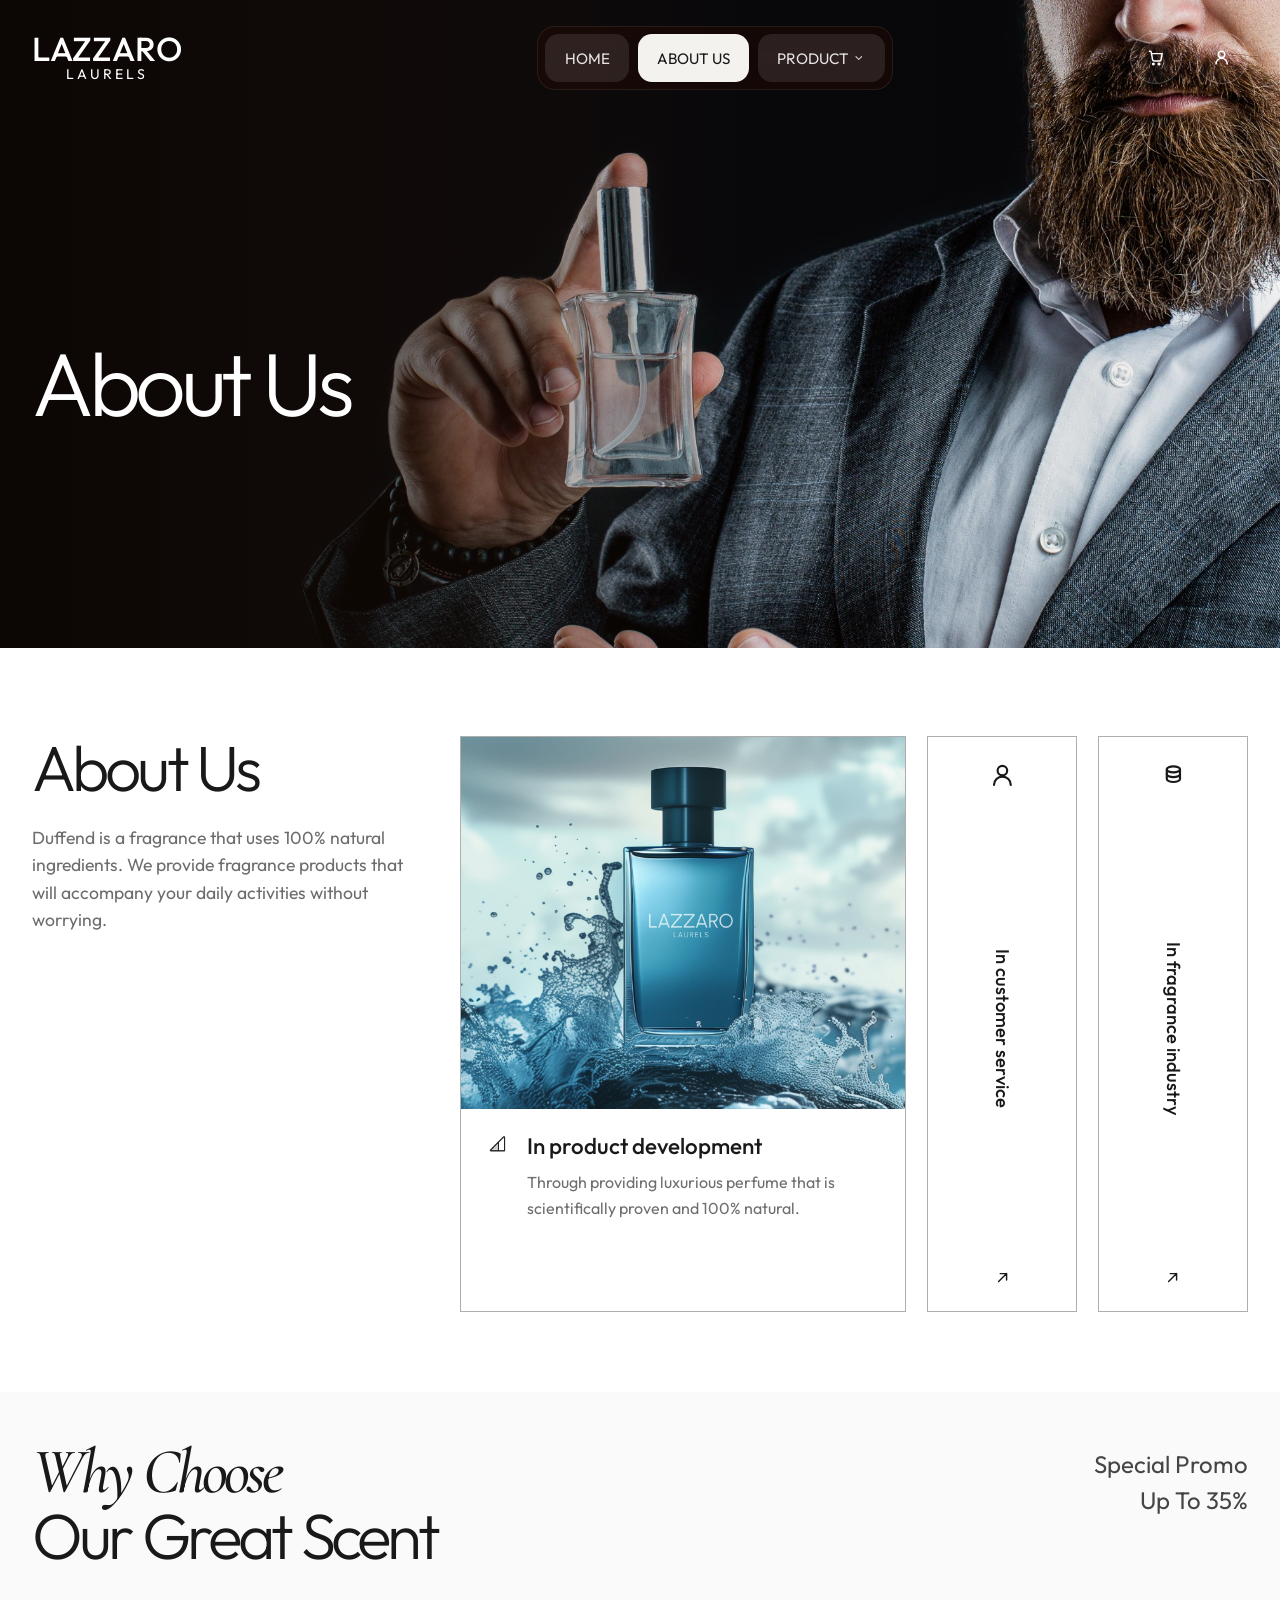
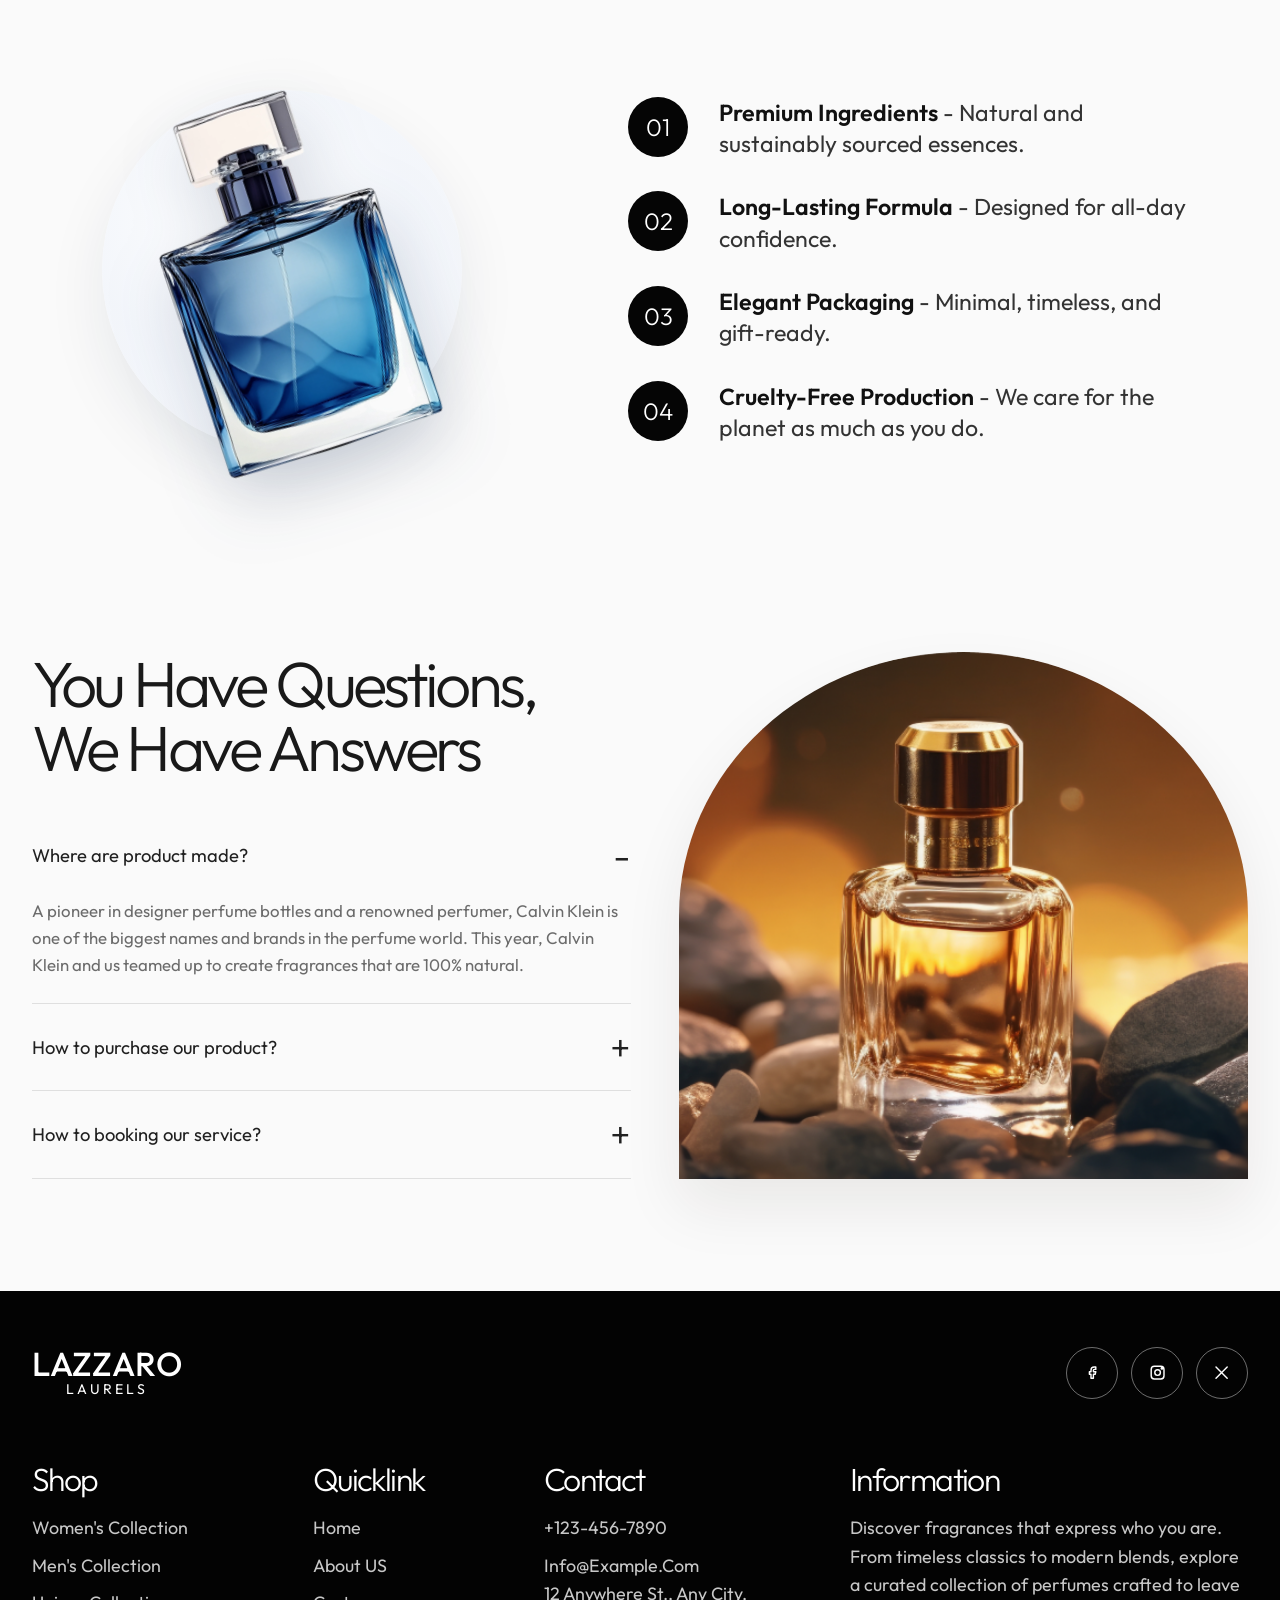
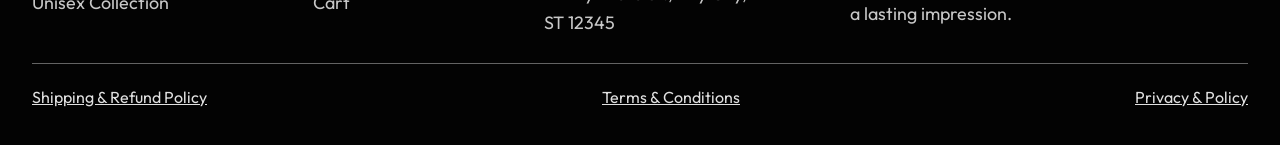
==== commit 9b6d2f75: "Update site pages, scripts, styles, and assets Made-with: Cursor" ====
--- a/about.html
+++ b/about.html
@@ -35,26 +35,26 @@
           <span></span>
         </button>
 
-        <div class="nav-menu" id="nav-menu">
-          <div class="nav-links">
-            <a class="nav-link" href="./index.html">Home</a>
-            <a class="nav-link is-active" href="./about.html">About Us</a>
-            <div class="nav-item has-dropdown">
-              <a class="nav-link nav-link-dropdown" href="./products.html">
-                Product
-                <span class="nav-caret" aria-hidden="true">
-                  <svg viewBox="0 0 24 24">
-                    <path d="m7 10 5 5 5-5" />
-                  </svg>
-                </span>
-              </a>
-              <div class="nav-dropdown">
-                <a href="./products.html?category=him">For Him</a>
-                <a href="./products.html?category=her">For Her</a>
-                <a href="./products.html?category=unisex">Unisex</a>
-              </div>
-            </div>
-          </div>
+        <div class="nav-menu" id="nav-menu">
+          <div class="nav-links">
+            <a class="nav-link" href="./index.html">Home</a>
+            <a class="nav-link is-active" href="./about.html">About Us</a>
+            <div class="nav-item has-dropdown">
+              <a class="nav-link nav-link-dropdown" href="./products.html">
+                Product
+                <span class="nav-caret" aria-hidden="true">
+                  <svg viewBox="0 0 24 24">
+                    <path d="m7 10 5 5 5-5" />
+                  </svg>
+                </span>
+              </a>
+              <div class="nav-dropdown">
+                <a href="./products.html?category=him">For Him</a>
+                <a href="./products.html?category=her">For Her</a>
+                <a href="./products.html?category=unisex">Unisex</a>
+              </div>
+            </div>
+          </div>
 
           <div class="nav-icons" aria-label="Shopping and account">
             <a href="./cart.html" class="icon-button" aria-label="Cart">
@@ -94,50 +94,110 @@
 
         <div class="about-overview-layout">
           <article class="about-feature-main">
-            <div class="about-feature-image"><img src="./assets/about-overview-photo-clean.png" alt="Blue perfume bottle in water splash" /></div>
-            <div class="about-feature-body">
-              <div class="about-feature-icon">
-                <img src="./assets/Cell.png" alt="" aria-hidden="true" />
-              </div>
-              <div>
-                <h3>In product development</h3>
-                <p>
-                  Through providing luxurious perfume that is scientifically proven
-                  and 100% natural.
-                </p>
-              </div>
+            <div class="about-feature-main-rich">
+              <div class="about-feature-image">
+                <img src="./assets/about-overview-photo-clean.png" alt="Blue perfume bottle in water splash" />
+              </div>
+              <div class="about-feature-body">
+                <div class="about-feature-icon">
+                  <img src="./assets/Cell.png" alt="" aria-hidden="true" />
+                </div>
+                <div>
+                  <h3>In product development</h3>
+                  <p>
+                    Through providing luxurious perfume that is scientifically proven
+                    and 100% natural.
+                  </p>
+                </div>
+              </div>
+            </div>
+            <div class="about-feature-main-slim" aria-hidden="true">
+              <div class="about-feature-icon">
+                <img src="./assets/Cell.png" alt="" aria-hidden="true" />
+              </div>
+              <p>In product development</p>
+              <span>
+                <svg viewBox="0 0 24 24" aria-hidden="true">
+                  <path d="M7 17 17 7M9 7h8v8" />
+                </svg>
+              </span>
             </div>
           </article>
 
-          <article class="about-side-card">
-            <div class="about-side-icon">
-              <svg viewBox="0 0 24 24" aria-hidden="true">
-                <path d="M12 12a4 4 0 1 0-4-4 4 4 0 0 0 4 4Z" />
-                <path d="M5 20a7 7 0 0 1 14 0" />
-              </svg>
-            </div>
-            <p>In customer service</p>
-            <span>
-              <svg viewBox="0 0 24 24" aria-hidden="true">
-                <path d="M7 17 17 7M9 7h8v8" />
-              </svg>
-            </span>
+          <article class="about-side-card" tabindex="0" aria-label="Customer service">
+            <div class="about-side-card-rich">
+              <div class="about-feature-image">
+                <img src="./assets/product-ocean.png" alt="Perfume bottle in a cool blue setting" />
+              </div>
+              <div class="about-feature-body">
+                <div class="about-side-icon">
+                  <svg viewBox="0 0 24 24" aria-hidden="true">
+                    <path d="M12 12a4 4 0 1 0-4-4 4 4 0 0 0 4 4Z" />
+                    <path d="M5 20a7 7 0 0 1 14 0" />
+                  </svg>
+                </div>
+                <div>
+                  <h3>In customer service</h3>
+                  <p>
+                    Dedicated support for orders, gifting, and scent guidance so every
+                    experience feels personal and effortless.
+                  </p>
+                </div>
+              </div>
+            </div>
+            <div class="about-side-card-slim">
+              <div class="about-side-icon">
+                <svg viewBox="0 0 24 24" aria-hidden="true">
+                  <path d="M12 12a4 4 0 1 0-4-4 4 4 0 0 0 4 4Z" />
+                  <path d="M5 20a7 7 0 0 1 14 0" />
+                </svg>
+              </div>
+              <p>In customer service</p>
+              <span>
+                <svg viewBox="0 0 24 24" aria-hidden="true">
+                  <path d="M7 17 17 7M9 7h8v8" />
+                </svg>
+              </span>
+            </div>
           </article>
 
-          <article class="about-side-card">
-            <div class="about-side-icon">
-              <svg viewBox="0 0 24 24" aria-hidden="true">
-                <ellipse cx="12" cy="7" rx="5.5" ry="2.5" />
-                <path d="M6.5 7v4c0 1.4 2.5 2.5 5.5 2.5s5.5-1.1 5.5-2.5V7" />
-                <path d="M6.5 11v4c0 1.4 2.5 2.5 5.5 2.5s5.5-1.1 5.5-2.5v-4" />
-              </svg>
-            </div>
-            <p>In fragrance industry</p>
-            <span>
-              <svg viewBox="0 0 24 24" aria-hidden="true">
-                <path d="M7 17 17 7M9 7h8v8" />
-              </svg>
-            </span>
+          <article class="about-side-card" tabindex="0" aria-label="Fragrance industry">
+            <div class="about-side-card-rich">
+              <div class="about-feature-image">
+                <img src="./assets/about-why-bottle-cutout.png" alt="Blue Lazzaro perfume bottle" />
+              </div>
+              <div class="about-feature-body">
+                <div class="about-side-icon">
+                  <svg viewBox="0 0 24 24" aria-hidden="true">
+                    <ellipse cx="12" cy="7" rx="5.5" ry="2.5" />
+                    <path d="M6.5 7v4c0 1.4 2.5 2.5 5.5 2.5s5.5-1.1 5.5-2.5V7" />
+                    <path d="M6.5 11v4c0 1.4 2.5 2.5 5.5 2.5s5.5-1.1 5.5-2.5v-4" />
+                  </svg>
+                </div>
+                <div>
+                  <h3>In fragrance industry</h3>
+                  <p>
+                    Rooted in craft and innovation, we follow the same quality standards
+                    trusted by leading houses worldwide.
+                  </p>
+                </div>
+              </div>
+            </div>
+            <div class="about-side-card-slim">
+              <div class="about-side-icon">
+                <svg viewBox="0 0 24 24" aria-hidden="true">
+                  <ellipse cx="12" cy="7" rx="5.5" ry="2.5" />
+                  <path d="M6.5 7v4c0 1.4 2.5 2.5 5.5 2.5s5.5-1.1 5.5-2.5V7" />
+                  <path d="M6.5 11v4c0 1.4 2.5 2.5 5.5 2.5s5.5-1.1 5.5-2.5v-4" />
+                </svg>
+              </div>
+              <p>In fragrance industry</p>
+              <span>
+                <svg viewBox="0 0 24 24" aria-hidden="true">
+                  <path d="M7 17 17 7M9 7h8v8" />
+                </svg>
+              </span>
+            </div>
           </article>
         </div>
       </section>
--- a/styles.css
+++ b/styles.css
@@ -158,15 +158,15 @@
   position: relative;
 }
 
-.nav-item.has-dropdown {
-  position: relative;
-}
-
-.nav-link-dropdown {
-  display: inline-flex;
-  align-items: center;
-  gap: 0.2rem;
-}
+.nav-item.has-dropdown {
+  position: relative;
+}
+
+.nav-link-dropdown {
+  display: inline-flex;
+  align-items: center;
+  gap: 0.2rem;
+}
 
 .nav-caret {
   display: inline-flex;
@@ -178,24 +178,24 @@
   height: 0.85rem;
 }
 
-.nav-dropdown {
-  position: absolute;
-  top: 100%;
-  left: -0.45rem;
-  display: flex;
-  flex-direction: column;
-  gap: 0;
-  min-width: 160px;
+.nav-dropdown {
+  position: absolute;
+  top: 100%;
+  left: -0.45rem;
+  display: flex;
+  flex-direction: column;
+  gap: 0;
+  min-width: 160px;
   background: rgba(31, 10, 5, 0.95);
   border: 1px solid rgba(255, 255, 255, 0.08);
   border-radius: 12px;
-  backdrop-filter: blur(16px);
-  z-index: 100;
-  opacity: 0;
-  pointer-events: none;
-  transform: translateY(4px);
-  transition: opacity 180ms ease, transform 180ms ease;
-}
+  backdrop-filter: blur(16px);
+  z-index: 100;
+  opacity: 0;
+  pointer-events: none;
+  transform: translateY(4px);
+  transition: opacity 180ms ease, transform 180ms ease;
+}
 
 .has-dropdown:hover .nav-dropdown,
 .has-dropdown:focus-within .nav-dropdown {
@@ -522,6 +522,16 @@
   padding-block: 72px;
 }
 
+#products,
+#top-sellers {
+  background-color: #f5f5f4;
+}
+
+#products .product-card,
+#top-sellers .product-card {
+  border-radius: 0;
+}
+
 .feature-section {
   display: grid;
   grid-template-columns: 290px minmax(0, 1fr);
@@ -615,14 +625,14 @@
   margin-top: 3rem;
 }
 
-.feature-nav {
-  display: flex;
-  justify-content: flex-end;
-  gap: 0.85rem;
-  margin-top: 1rem;
-  width: 100%;
-  grid-column: 2;
-}
+.feature-nav {
+  display: flex;
+  justify-content: flex-end;
+  gap: 0.85rem;
+  margin-top: 1rem;
+  width: 100%;
+  grid-column: 2;
+}
 
 .feature-nav .slider-control {
   width: 48px;
@@ -633,7 +643,10 @@
   position: relative;
   overflow: hidden;
   border-radius: 24px;
-  box-shadow: var(--shadow-soft);
+  box-shadow:
+    0 2px 8px rgba(18, 18, 18, 0.06),
+    0 12px 28px rgba(18, 18, 18, 0.1),
+    0 28px 56px rgba(41, 26, 10, 0.12);
 }
 
 .feature-card.active {
@@ -648,8 +661,9 @@
 
 .feature-card span {
   position: absolute;
-  left: 1rem;
-  top: 1rem;
+  left: 50%;
+  top: 50%;
+  transform: translate(-50%, -50%);
   padding: 0.7rem 1rem;
   border-radius: 999px;
   background: rgba(18, 18, 18, 0.45);
@@ -819,15 +833,15 @@
   color: #fff;
 }
 
-.showcase-wrapper {
-  position: relative;
-  overflow: hidden;
-  width: 100vw;
-  max-width: 100%;
-  margin-left: calc(50% - 50vw);
-  margin-right: calc(50% - 50vw);
-  background: #d7c3a3;
-}
+.showcase-wrapper {
+  position: relative;
+  overflow: hidden;
+  width: 100vw;
+  max-width: 100%;
+  margin-left: calc(50% - 50vw);
+  margin-right: calc(50% - 50vw);
+  background: #d7c3a3;
+}
 
 .showcase-slider {
   display: flex;
@@ -841,103 +855,104 @@
   position: relative;
 }
 
-.showcase-slide img {
-  width: 100%;
-  height: 520px;
-  object-fit: cover;
-  display: block;
-}
-
-.showcase-bottom-band {
-  position: absolute;
-  bottom: 0;
-  left: 0;
-  right: 0;
-  display: grid;
-  grid-template-columns: 1fr 1fr;
-  align-items: end;
-  min-height: 96px;
-  padding: 0;
-}
-
-.showcase-side {
-  display: flex;
-  flex-direction: column;
-  justify-content: flex-end;
-  min-height: 96px;
-  padding: 0.7rem 1.35rem 1.35rem;
-  width: 24%;
-  min-width: 270px;
-  color: #fff;
-  background: linear-gradient(180deg, rgba(255, 255, 255, 0.16) 0%, rgba(235, 225, 210, 0.08) 100%);
-  backdrop-filter: blur(18px) saturate(140%);
-  -webkit-backdrop-filter: blur(18px) saturate(140%);
-  box-shadow: inset 0 1px 0 rgba(255, 255, 255, 0.24);
-}
-
-.showcase-side-left {
-  justify-self: start;
-  align-items: flex-start;
-}
-
-.showcase-side-right {
-  justify-self: end;
-  align-items: flex-end;
-  text-align: right;
-}
-
-.showcase-side-right h2 {
-  font-size: clamp(3.35rem, 5.9vw, 4.65rem);
-}
-
-.showcase-side h2 {
-  margin: 0;
-  font-size: clamp(2.65rem, 4.75vw, 3.45rem);
-  line-height: 0.94;
-  font-weight: 300;
-  letter-spacing: -0.055em;
-}
-
-.showcase-side h2 span {
-  font-family: "Cormorant Garamond", serif;
-  font-style: italic;
-  font-weight: 600;
-}
-
-.showcase-center-controls {
-  position: absolute;
-  left: 50%;
-  bottom: 14px;
-  z-index: 4;
-  display: flex;
-  align-items: center;
-  transform: translateX(-50%);
-}
-
-.showcase-nav {
-  position: static;
-  display: flex;
-  gap: 0.7rem;
-  z-index: 3;
-}
-
-.showcase-nav .slider-control {
-  width: 42px;
-  height: 42px;
-  box-shadow: none;
-}
-
-.showcase-nav .showcase-prev {
-  background: #f0efed;
-  color: #8d8d8d;
-}
-
-.showcase-nav .showcase-next {
-  background: #050505;
-  color: #fff;
-}
+.showcase-slide img {
+  width: 100%;
+  height: 680px;
+  object-fit: cover;
+  display: block;
+}
+
+.showcase-bottom-band {
+  position: absolute;
+  bottom: 0;
+  left: 0;
+  right: 0;
+  display: grid;
+  grid-template-columns: 1fr 1fr;
+  align-items: end;
+  min-height: 96px;
+  padding: 0;
+}
+
+.showcase-side {
+  display: flex;
+  flex-direction: column;
+  justify-content: flex-end;
+  min-height: 96px;
+  padding: 0.7rem 1.35rem 1.35rem;
+  width: 24%;
+  min-width: 270px;
+  color: #fff;
+  background: linear-gradient(180deg, rgba(255, 255, 255, 0.16) 0%, rgba(235, 225, 210, 0.08) 100%);
+  backdrop-filter: blur(18px) saturate(140%);
+  -webkit-backdrop-filter: blur(18px) saturate(140%);
+  box-shadow: inset 0 1px 0 rgba(255, 255, 255, 0.24);
+}
+
+.showcase-side-left {
+  justify-self: start;
+  align-items: flex-start;
+}
+
+.showcase-side-right {
+  justify-self: end;
+  align-items: flex-end;
+  text-align: right;
+}
+
+.showcase-side-right h2 {
+  font-size: clamp(3.35rem, 5.9vw, 4.65rem);
+}
+
+.showcase-side h2 {
+  margin: 0;
+  font-size: clamp(2.65rem, 4.75vw, 3.45rem);
+  line-height: 0.94;
+  font-weight: 300;
+  letter-spacing: -0.055em;
+}
+
+.showcase-side h2 span {
+  font-family: "Cormorant Garamond", serif;
+  font-style: italic;
+  font-weight: 600;
+}
+
+.showcase-center-controls {
+  position: absolute;
+  left: 50%;
+  bottom: 14px;
+  z-index: 4;
+  display: flex;
+  align-items: center;
+  transform: translateX(-50%);
+}
+
+.showcase-nav {
+  position: static;
+  display: flex;
+  gap: 0.7rem;
+  z-index: 3;
+}
+
+.showcase-nav .slider-control {
+  width: 42px;
+  height: 42px;
+  box-shadow: none;
+}
+
+.showcase-nav .showcase-prev {
+  background: #f0efed;
+  color: #8d8d8d;
+}
+
+.showcase-nav .showcase-next {
+  background: #050505;
+  color: #fff;
+}
 
 .stats {
+  padding-top: 77px;
   display: grid;
   grid-template-columns: 1fr 1fr;
   gap: 2.2rem;
@@ -950,6 +965,12 @@
   font-size: 0.9rem !important;
 }
 
+.stats-copy {
+  background: #fff;
+  padding: 2rem 2.5rem 2.5rem;
+  border-radius: var(--radius-lg);
+}
+
 .stats-copy h2 {
   color: #1d1d1d;
   font-size: 3.5rem !important;
@@ -987,8 +1008,13 @@
 }
 
 .quote-mark {
-  font-size: 3rem;
-  line-height: 0.9;
+  line-height: 0;
+}
+
+.quote-mark img {
+  display: block;
+  height: 3rem;
+  width: auto;
 }
 
 .testimonial>p {
@@ -1170,17 +1196,17 @@
     grid-template-columns: repeat(2, minmax(0, 1fr));
   }
 
-  .showcase-slide img {
-    height: 400px;
-  }
-
-  .showcase-side h2 {
-    font-size: clamp(1.75rem, 4vw, 2.2rem);
-  }
-
-}
-
-@media (max-width: 780px) {
+  .showcase-slide img {
+    height: 520px;
+  }
+
+  .showcase-side h2 {
+    font-size: clamp(1.75rem, 4vw, 2.2rem);
+  }
+
+}
+
+@media (max-width: 780px) {
   :root {
     --shell: min(100vw - 28px, 1240px);
   }
@@ -1290,39 +1316,39 @@
     grid-template-columns: 1fr;
   }
 
-  .showcase-slide img {
-    height: 300px;
-  }
-
-  .showcase-bottom-band {
-    min-height: 78px;
-  }
-
-  .showcase-side {
-    min-height: 78px;
-    padding: 0.6rem 0.95rem 1rem;
-    width: 26%;
-    min-width: 0;
-  }
-
-  .showcase-side h2 {
-    font-size: 2.05rem;
-  }
-
-  .showcase-side-right h2 {
-    font-size: 2.5rem;
-  }
-
-  .showcase-center-controls {
-    bottom: 8px;
-  }
-
-  .showcase-nav .slider-control {
-    width: 38px;
-    height: 38px;
-  }
-
-    .feature-summary h3,
+  .showcase-slide img {
+    height: 400px;
+  }
+
+  .showcase-bottom-band {
+    min-height: 78px;
+  }
+
+  .showcase-side {
+    min-height: 78px;
+    padding: 0.6rem 0.95rem 1rem;
+    width: 26%;
+    min-width: 0;
+  }
+
+  .showcase-side h2 {
+    font-size: 2.05rem;
+  }
+
+  .showcase-side-right h2 {
+    font-size: 2.5rem;
+  }
+
+  .showcase-center-controls {
+    bottom: 8px;
+  }
+
+  .showcase-nav .slider-control {
+    width: 38px;
+    height: 38px;
+  }
+
+    .feature-summary h3,
   .display-title,
   .section-heading,
   .section-heading h2 {
@@ -1351,7 +1377,7 @@
   color: #fff;
   background:
     linear-gradient(90deg, rgba(13, 7, 4, 0.84) 0%, rgba(20, 11, 6, 0.68) 24%, rgba(32, 18, 10, 0.34) 44%, rgba(32, 18, 10, 0.12) 58%, rgba(32, 18, 10, 0.04) 100%),
-    url('./assets/about-us-hero-image.jpg') center center / cover no-repeat;
+    url('./assets/about-new-banner.jpg') center center / cover no-repeat;
   overflow: clip;
 }
 
@@ -1386,7 +1412,7 @@
 }
 
 .about-page {
-  padding-block: 4rem 0;
+  padding-block: 0;
 }
 
 .about-overview {
@@ -1394,7 +1420,17 @@
   grid-template-columns: 0.7fr 1.45fr;
   gap: 3rem;
   align-items: start;
-  padding-block: 2rem 5rem;
+  padding-block: 0 5rem;
+  background-color: #fff;
+}
+
+.about-overview.shell {
+  width: 100%;
+  max-width: none;
+  margin-inline: 0;
+  padding-top: 5.5rem;
+  padding-inline: max(0px, calc((100% - var(--shell)) / 2));
+  box-sizing: border-box;
 }
 
 .about-overview-copy h2,
@@ -1416,18 +1452,206 @@
 }
 
 .about-overview-layout {
-  display: grid;
-  grid-template-columns: minmax(0, 1fr) 140px 140px;
+  --about-accordion-narrow: 150px;
+  display: flex;
+  flex-direction: row;
+  align-items: stretch;
   gap: 1.3rem;
+}
+
+.about-overview-layout > .about-feature-main,
+.about-overview-layout > .about-side-card {
+  transition:
+    flex-grow 0.38s cubic-bezier(0.33, 1, 0.68, 1),
+    flex-shrink 0.38s cubic-bezier(0.33, 1, 0.68, 1),
+    flex-basis 0.38s cubic-bezier(0.33, 1, 0.68, 1),
+    min-width 0.38s cubic-bezier(0.33, 1, 0.68, 1),
+    max-width 0.38s cubic-bezier(0.33, 1, 0.68, 1);
+}
+
+@media (prefers-reduced-motion: reduce) {
+  .about-overview-layout > .about-feature-main,
+  .about-overview-layout > .about-side-card {
+    transition: none;
+  }
+}
+
+.about-overview-layout > .about-feature-main {
+  flex-grow: 1;
+  flex-shrink: 1;
+  flex-basis: 0%;
+  min-width: 0;
+  max-width: none;
+}
+
+.about-overview-layout > .about-side-card {
+  flex-grow: 0;
+  flex-shrink: 0;
+  flex-basis: var(--about-accordion-narrow);
+  min-width: var(--about-accordion-narrow);
+  max-width: var(--about-accordion-narrow);
+}
+
+.about-overview-layout.is-accordion-side-2 > .about-feature-main,
+.about-overview-layout:has(> article:nth-child(2):focus-within) > .about-feature-main,
+.about-overview-layout.is-accordion-side-3 > .about-feature-main,
+.about-overview-layout:has(> article:nth-child(3):focus-within) > .about-feature-main {
+  flex-grow: 0;
+  flex-shrink: 0;
+  flex-basis: var(--about-accordion-narrow);
+  min-width: var(--about-accordion-narrow);
+  max-width: var(--about-accordion-narrow);
+}
+
+.about-overview-layout.is-accordion-side-2 > article:nth-child(2),
+.about-overview-layout:has(> article:nth-child(2):focus-within) > article:nth-child(2) {
+  flex-grow: 1;
+  flex-shrink: 1;
+  flex-basis: 0%;
+  min-width: 0;
+  max-width: none;
+}
+
+.about-overview-layout.is-accordion-side-3 > article:nth-child(2),
+.about-overview-layout:has(> article:nth-child(3):focus-within) > article:nth-child(2) {
+  flex-grow: 0;
+  flex-shrink: 0;
+  flex-basis: var(--about-accordion-narrow);
+  min-width: var(--about-accordion-narrow);
+  max-width: var(--about-accordion-narrow);
+}
+
+.about-overview-layout.is-accordion-side-3 > article:nth-child(3),
+.about-overview-layout:has(> article:nth-child(3):focus-within) > article:nth-child(3) {
+  flex-grow: 1;
+  flex-shrink: 1;
+  flex-basis: 0%;
+  min-width: 0;
+  max-width: none;
 }
 
 .about-feature-main,
 .about-side-card {
   border: 1px solid rgba(25, 25, 25, 0.35);
   background: #fff;
+  align-self: stretch;
+  min-height: 36rem;
+}
+
+.about-feature-main {
+  display: flex;
+  flex-direction: column;
+  min-width: 0;
+  overflow: hidden;
+}
+
+.about-feature-main-rich {
+  display: flex;
+  flex-direction: column;
+  flex: 1;
+  min-height: 0;
+}
+
+.about-feature-main-slim {
+  display: none;
+  flex-direction: column;
+  align-items: center;
+  justify-content: space-between;
+  flex: 1;
+  min-height: 0;
+  padding: 1.5rem 1.2rem;
+  text-align: center;
+}
+
+.about-feature-main-slim .about-feature-icon {
+  margin-top: 0;
+}
+
+.about-feature-main-slim p {
+  margin: 0;
+  writing-mode: vertical-rl;
+  text-orientation: mixed;
+  min-height: 320px;
+  font-size: 1.15rem;
+  line-height: 1.3;
+  font-weight: 500;
+}
+
+.about-feature-main-slim span {
+  display: grid;
+  place-items: center;
+}
+
+.about-overview-layout.is-accordion-side-2 .about-feature-main-rich,
+.about-overview-layout:has(> article:nth-child(2):focus-within) .about-feature-main-rich,
+.about-overview-layout.is-accordion-side-3 .about-feature-main-rich,
+.about-overview-layout:has(> article:nth-child(3):focus-within) .about-feature-main-rich {
+  display: none;
+}
+
+.about-overview-layout.is-accordion-side-2 .about-feature-main-slim,
+.about-overview-layout:has(> article:nth-child(2):focus-within) .about-feature-main-slim,
+.about-overview-layout.is-accordion-side-3 .about-feature-main-slim,
+.about-overview-layout:has(> article:nth-child(3):focus-within) .about-feature-main-slim {
+  display: flex;
+}
+
+.about-side-card {
+  display: flex;
+  flex-direction: column;
+  min-width: 0;
+  overflow: hidden;
+}
+
+.about-side-card:focus {
+  outline: none;
+}
+
+.about-side-card:focus-visible {
+  outline: 2px solid rgba(25, 25, 25, 0.45);
+  outline-offset: 3px;
+}
+
+.about-side-card-rich {
+  display: none;
+  flex: 1 1 auto;
+  flex-direction: column;
+  min-height: 0;
+}
+
+.about-overview-layout.is-accordion-side-2 article:nth-child(2) .about-side-card-rich,
+.about-overview-layout:has(> article:nth-child(2):focus-within) article:nth-child(2) .about-side-card-rich {
+  display: flex;
+}
+
+.about-overview-layout.is-accordion-side-2 article:nth-child(2) .about-side-card-slim,
+.about-overview-layout:has(> article:nth-child(2):focus-within) article:nth-child(2) .about-side-card-slim {
+  display: none;
+}
+
+.about-overview-layout.is-accordion-side-3 article:nth-child(3) .about-side-card-rich,
+.about-overview-layout:has(> article:nth-child(3):focus-within) article:nth-child(3) .about-side-card-rich {
+  display: flex;
+}
+
+.about-overview-layout.is-accordion-side-3 article:nth-child(3) .about-side-card-slim,
+.about-overview-layout:has(> article:nth-child(3):focus-within) article:nth-child(3) .about-side-card-slim {
+  display: none;
+}
+
+.about-side-card-slim {
+  display: flex;
+  flex-direction: column;
+  align-items: center;
+  justify-content: space-between;
+  flex: 1;
+  min-height: 0;
+  padding: 1.5rem 1.2rem;
+  text-align: center;
 }
 
 .about-feature-image {
+  flex-shrink: 0;
   height: 372px;
   overflow: hidden;
 }
@@ -1438,71 +1662,68 @@
   object-fit: cover;
 }
 
-.about-feature-body {
-  display: grid;
-  grid-template-columns: 18px 1fr;
-  gap: 0.55rem;
-  padding: 1.8rem 1.9rem 2rem;
-  align-items: start;
-}
-
-.about-feature-icon,
-.about-side-icon {
-  display: grid;
-  place-items: center;
-}
-
-.about-side-icon svg {
-  width: 1.8rem;
-  height: 1.8rem;
-}
-
-.about-feature-icon {
-  align-self: start;
-  margin-top: 0.1rem;
-}
-
-.about-feature-icon img {
-  width: 20px;
-  height: 20px;
-  object-fit: contain;
-}
-
-.about-feature-body h3 {
-  font-size: calc(1.15rem + 4px);
-}
-
-.about-feature-body h3,
-.about-side-card p {
+.about-feature-main-rich .about-feature-body,
+.about-side-card-rich .about-feature-body {
+  flex: 1 1 auto;
+  display: grid;
+  grid-template-columns: auto 1fr;
+  gap: 0.45rem;
+  padding: 1.45rem 1.75rem 1.35rem;
+  align-items: start;
+  align-content: start;
+  min-height: 0;
+}
+
+.about-feature-icon,
+.about-side-icon {
+  display: grid;
+  place-items: center;
+}
+
+.about-side-icon svg {
+  width: 1.8rem;
+  height: 1.8rem;
+}
+
+.about-feature-icon {
+  align-self: start;
+  margin-top: 0.1rem;
+}
+
+.about-feature-body .about-feature-icon {
+  margin-right: 0.65rem;
+}
+
+.about-feature-icon img {
+  width: 20px;
+  height: 20px;
+  object-fit: contain;
+}
+
+.about-feature-body h3 {
+  margin: 0;
+  font-size: calc(1.15rem + 4px);
+  line-height: 1.3;
+  font-weight: 500;
+}
+
+.about-side-card-slim p {
   margin: 0;
   font-size: 1.15rem;
   line-height: 1.3;
   font-weight: 500;
-}
-
-.about-feature-body p {
-  margin: 0.8rem 0 0;
-  color: #6e6e6e;
-  line-height: 1.6;
-}
-
-.about-side-card {
-  display: flex;
-  flex-direction: column;
-  align-items: center;
-  justify-content: space-between;
-  min-height: 100%;
-  padding: 1.5rem 1.2rem;
-  text-align: center;
-}
-
-.about-side-card p {
   writing-mode: vertical-rl;
   text-orientation: mixed;
   min-height: 320px;
 }
 
-.about-side-card span {
+.about-feature-body p {
+  margin: 0.55rem 0 0;
+  color: #6e6e6e;
+  line-height: 1.6;
+}
+
+.about-side-card-slim span {
   display: grid;
   place-items: center;
 }
@@ -1698,10 +1919,36 @@
   }
 
   .about-overview-layout {
-    grid-template-columns: 1fr;
-  }
-
-  .about-side-card p {
+    flex-direction: column !important;
+  }
+
+  .about-overview-layout > .about-feature-main,
+  .about-overview-layout > .about-side-card {
+    flex-grow: 1 !important;
+    flex-shrink: 1 !important;
+    flex-basis: auto !important;
+    min-width: 0 !important;
+    max-width: none !important;
+  }
+
+  .about-feature-main-rich,
+  .about-side-card-rich {
+    display: flex !important;
+    flex-direction: column;
+  }
+
+  .about-feature-main-slim,
+  .about-side-card-slim {
+    display: none !important;
+  }
+
+  .about-feature-main,
+  .about-side-card {
+    min-height: 0;
+  }
+
+  .about-side-card-slim p,
+  .about-feature-main-slim p {
     writing-mode: initial;
     min-height: auto;
   }
@@ -1777,6 +2024,7 @@
 
 .catalog-grid .product-card {
   padding: 1rem;
+  border-radius: 0;
 }
 
 .product-link {
@@ -1843,48 +2091,13 @@
   height: 48px;
 }
 
-.detail-summary h1 {
-  margin: 0;
-  font-size: clamp(2.45rem, 3.6vw, 3.8rem);
-  line-height: 1;
-  letter-spacing: -0.06em;
-  font-weight: 300;
-}
-
-.detail-rating {
-  display: flex;
-  align-items: center;
-  gap: 1rem;
-  margin-top: 0.9rem;
-}
-
-.detail-stars {
-  display: flex;
-  align-items: center;
-  gap: 0.3rem;
-  font-size: 2rem;
-  line-height: 1;
-}
-
-.detail-stars .star {
-  color: #cfcfcf;
-}
-
-.detail-stars .star.is-filled {
-  color: #ffbf2f;
-}
-
-.detail-stars .star.is-half {
-  background: linear-gradient(90deg, #ffbf2f 50%, #cfcfcf 50%);
-  -webkit-background-clip: text;
-  background-clip: text;
-  color: transparent;
-}
-
-.detail-rating-value {
-  font-size: 1.2rem;
-  color: #1a1a1a;
-}
+.detail-summary h1 {
+  margin: 0;
+  font-size: clamp(2.45rem, 3.6vw, 3.8rem);
+  line-height: 1;
+  letter-spacing: -0.06em;
+  font-weight: 300;
+}
 
 .detail-price-row {
   display: flex;
@@ -2005,24 +2218,35 @@
 
 .detail-tabs {
   margin-top: 3rem;
-}
-
-.detail-tab-buttons {
-  display: flex;
-  justify-content: center;
-  gap: 1.6rem;
-  border-bottom: 1px solid rgba(25, 25, 25, 0.12);
-}
-
-.detail-tab {
-  min-width: 260px;
-  padding: 0 1.8rem 1rem;
-  border: none;
-  background: transparent;
-  color: #717171;
-  font-size: 1.08rem;
-  text-align: center;
-}
+  width: 100vw;
+  max-width: 100vw;
+  margin-left: calc(50% - 50vw);
+  margin-right: calc(50% - 50vw);
+  box-sizing: border-box;
+  padding-top: 1.75rem;
+  padding-bottom: 2.5rem;
+  padding-inline: max(0px, calc((100vw - var(--shell)) / 2));
+  background-color: #fff;
+}
+
+.detail-tab-buttons {
+  display: flex;
+  justify-content: center;
+  gap: 1.6rem;
+  border-bottom: 1px solid rgba(25, 25, 25, 0.12);
+}
+
+.detail-tab {
+  min-width: 0;
+  flex: 1;
+  max-width: 320px;
+  padding: 0 1.8rem 1rem;
+  border: none;
+  background: transparent;
+  color: #717171;
+  font-size: 1.08rem;
+  text-align: center;
+}
 
 .detail-tab.is-active {
   color: #161616;
@@ -2055,147 +2279,12 @@
   font-size: 1.1rem;
 }
 
-.detail-note-row p {
-  margin: 0;
-  color: #6b6b6b;
-  font-size: 1.05rem;
-  line-height: 1.55;
-}
-
-.detail-review-panel {
-  padding-top: 1.35rem;
-}
-
-.review-toolbar {
-  display: flex;
-  align-items: center;
-  justify-content: space-between;
-  gap: 1rem;
-  margin-bottom: 1rem;
-}
-
-.review-toolbar h3 {
-  margin: 0;
-  font-size: 1.25rem;
-  font-weight: 600;
-  color: #171717;
-}
-
-.review-toolbar h3 span {
-  margin-left: 0.25rem;
-  font-size: 0.82rem;
-  color: #9a9a9a;
-  font-weight: 400;
-}
-
-.review-cta {
-  display: inline-flex;
-  align-items: center;
-  gap: 0.55rem;
-  min-height: 40px;
-  padding: 0.65rem 1.05rem;
-  border: none;
-  border-radius: 999px;
-  background: #050505;
-  color: #fff;
-  font-size: 0.82rem;
-}
-
-.review-card {
-  margin-top: 0.9rem;
-  padding: 1.15rem 1.2rem 1rem;
-  border: 1px solid rgba(25, 25, 25, 0.1);
-  border-radius: 14px;
-  background: #fff;
-}
-
-.review-card-hidden {
-  display: none;
-}
-
-.review-card-top {
-  display: flex;
-  align-items: center;
-  justify-content: space-between;
-  gap: 1rem;
-}
-
-.review-stars {
-  color: #f3b229;
-  font-size: 1rem;
-  letter-spacing: 0.08rem;
-}
-
-.review-more {
-  padding: 0;
-  border: none;
-  background: transparent;
-  color: #9e9e9e;
-  font-size: 1.1rem;
-  line-height: 1;
-}
-
-.review-author {
-  display: inline-flex;
-  align-items: center;
-  gap: 0.4rem;
-  margin-top: 0.45rem;
-  font-size: 1rem;
-  font-weight: 600;
-  color: #1c1c1c;
-}
-
-.review-verified {
-  width: 0.75rem;
-  height: 0.75rem;
-  border-radius: 50%;
-  background: #1db954;
-  display: inline-block;
-  position: relative;
-}
-
-.review-verified::after {
-  content: "";
-  position: absolute;
-  left: 0.27rem;
-  top: 0.14rem;
-  width: 0.16rem;
-  height: 0.3rem;
-  border-right: 1.5px solid #fff;
-  border-bottom: 1.5px solid #fff;
-  transform: rotate(45deg);
-}
-
-.review-card p {
-  margin: 0.55rem 0 0;
-  color: #6d6d6d;
-  font-size: 0.84rem;
-  line-height: 1.65;
-}
-
-.review-date {
-  display: inline-block;
-  margin-top: 0.95rem;
-  color: #8d8d8d;
-  font-size: 0.78rem;
-}
-
-.review-loadmore-wrap {
-  display: flex;
-  justify-content: center;
-  margin-top: 1rem;
-}
-
-.review-loadmore {
-  min-height: 36px;
-  padding: 0.55rem 1.15rem;
-  border: 1px solid rgba(255, 102, 46, 0.22);
-  border-radius: 999px;
-  background: #fff;
-  color: #ff662e;
-  font-size: 0.76rem;
-  letter-spacing: 0.03em;
-}
+.detail-note-row p {
+  margin: 0;
+  color: #6b6b6b;
+  font-size: 1.05rem;
+  line-height: 1.55;
+}
 
 @media (max-width: 1100px) {
 
@@ -2206,37 +2295,32 @@
   }
 }
 
-@media (max-width: 780px) {
-  .catalog-grid {
-    grid-template-columns: 1fr;
-  }
-
-  .catalog-hero,
-  .detail-hero {
-    min-height: 320px;
-  }
-
-  .detail-tab-buttons {
-    flex-wrap: wrap;
-    justify-content: flex-start;
-  }
-
-  .detail-tab {
-    min-width: 0;
-    padding-inline: 1rem;
-    font-size: 0.96rem;
-  }
-
-  .review-toolbar {
-    flex-direction: column;
-    align-items: flex-start;
-  }
-
-  .detail-size-options,
-  .detail-price-row {
-    flex-wrap: wrap;
-  }
-}
+@media (max-width: 780px) {
+  .catalog-grid {
+    grid-template-columns: 1fr;
+  }
+
+  .catalog-hero,
+  .detail-hero {
+    min-height: 320px;
+  }
+
+  .detail-tab-buttons {
+    flex-wrap: wrap;
+    justify-content: flex-start;
+  }
+
+  .detail-tab {
+    min-width: 0;
+    padding-inline: 1rem;
+    font-size: 0.96rem;
+  }
+
+  .detail-size-options,
+  .detail-price-row {
+    flex-wrap: wrap;
+  }
+}
 
 
 .commerce-hero {
@@ -2286,6 +2370,15 @@
   padding-block: 3rem 5rem;
 }
 
+.checkout-page.shell {
+  width: 100%;
+  max-width: none;
+  margin-inline: 0;
+  padding-inline: max(0px, calc((100% - var(--shell)) / 2));
+  box-sizing: border-box;
+  background-color: #f5f5f4;
+}
+
 .cart-page h2,
 .checkout-page h2 {
   color: #111;
@@ -2299,6 +2392,17 @@
   grid-template-columns: minmax(0, 1.45fr) minmax(360px, 0.95fr);
   gap: 1.6rem;
   align-items: start;
+}
+
+.checkout-layout {
+  grid-template-columns: minmax(0, 1.78fr) minmax(300px, 0.82fr);
+  gap: 1.85rem;
+}
+
+.checkout-main-column {
+  display: grid;
+  gap: 1.6rem;
+  align-content: start;
 }
 
 .cart-list-card,
@@ -2307,6 +2411,12 @@
   border: 1px solid rgba(25, 25, 25, 0.1);
   border-radius: 24px;
   background: #fff;
+}
+
+.checkout-card.shipping-card,
+.checkout-card.billing-card,
+.checkout-card.summary-card-large {
+  background-color: #f5f5f4;
 }
 
 .cart-list-card {
@@ -2441,6 +2551,9 @@
 
 .checkout-form-grid.three-col {
   margin-top: 1.4rem;
+  grid-template-columns: repeat(3, minmax(0, 1fr));
+  column-gap: 2rem;
+  row-gap: 1rem;
 }
 
 .checkout-card label {
@@ -2453,15 +2566,79 @@
   font-size: 0.98rem;
 }
 
-.checkout-card input {
+.checkout-card input:not([type="radio"]):not([type="checkbox"]),
+.checkout-card select {
   height: 50px;
   padding: 0 1rem;
   border: 1px solid rgba(25, 25, 25, 0.14);
   font: inherit;
 }
 
+.checkout-card select {
+  width: 100%;
+  background-color: #fff;
+  background-image: url("data:image/svg+xml,%3Csvg xmlns='http://www.w3.org/2000/svg' width='14' height='9' viewBox='0 0 14 9'%3E%3Cpath fill='none' stroke='%23262b67' stroke-width='1.6' stroke-linecap='round' stroke-linejoin='round' d='M1.5 2L7 7L12.5 2'/%3E%3C/svg%3E");
+  background-repeat: no-repeat;
+  background-position: right 1.1rem center;
+  background-size: 0.7rem 0.45rem;
+  border-radius: 0;
+  padding-left: 1rem;
+  padding-right: 2.75rem;
+  appearance: none;
+  -webkit-appearance: none;
+  -moz-appearance: none;
+}
+
+.checkout-card select::-ms-expand {
+  display: none;
+}
+
 .billing-block h3 {
   margin-bottom: 1rem;
+}
+
+.checkout-billing-options {
+  margin: 0;
+  padding: 0;
+  border: none;
+  display: grid;
+  gap: 0.85rem;
+}
+
+.checkout-billing-legend-sr {
+  position: absolute;
+  width: 1px;
+  height: 1px;
+  padding: 0;
+  margin: -1px;
+  overflow: hidden;
+  clip: rect(0, 0, 0, 0);
+  white-space: nowrap;
+  border: 0;
+}
+
+.checkout-card label.checkout-billing-option {
+  display: inline-flex;
+  flex-direction: row;
+  align-items: center;
+  gap: 0.65rem;
+  width: fit-content;
+  max-width: 100%;
+  cursor: pointer;
+  font-size: 1rem;
+  color: #1a1a1a;
+}
+
+.checkout-card label.checkout-billing-option input[type="radio"] {
+  width: 20px;
+  height: 20px;
+  flex-shrink: 0;
+  margin: 0;
+  accent-color: #050505;
+}
+
+.checkout-card label.checkout-billing-option span {
+  line-height: 1.35;
 }
 
 .checkbox-row {
@@ -2613,6 +2790,11 @@
   grid-template-columns: repeat(2, minmax(0, 1fr));
 }
 
+.account-form-grid.three-col {
+  margin-top: 1.2rem;
+  grid-template-columns: repeat(3, minmax(0, 1fr));
+}
+
 .account-form-grid label {
   display: grid;
   gap: 0.45rem;
@@ -2623,11 +2805,31 @@
   color: #343434;
 }
 
-.account-form-grid input {
+.account-form-grid input,
+.account-form-grid select {
   height: 46px;
   padding: 0 1rem;
   border: 1px solid rgba(25, 25, 25, 0.1);
   font: inherit;
+}
+
+.account-form-grid select {
+  width: 100%;
+  background-color: #fff;
+  background-image: url("data:image/svg+xml,%3Csvg xmlns='http://www.w3.org/2000/svg' width='14' height='9' viewBox='0 0 14 9'%3E%3Cpath fill='none' stroke='%23262b67' stroke-width='1.6' stroke-linecap='round' stroke-linejoin='round' d='M1.5 2L7 7L12.5 2'/%3E%3C/svg%3E");
+  background-repeat: no-repeat;
+  background-position: right 1.1rem center;
+  background-size: 0.7rem 0.45rem;
+  border-radius: 0;
+  padding-left: 1rem;
+  padding-right: 2.75rem;
+  appearance: none;
+  -webkit-appearance: none;
+  -moz-appearance: none;
+}
+
+.account-form-grid select::-ms-expand {
+  display: none;
 }
 
 .account-table-wrap {
@@ -2752,7 +2954,8 @@
 @media (max-width: 780px) {
 
   .account-layout,
-  .account-form-grid.two-col {
+  .account-form-grid.two-col,
+  .account-form-grid.three-col {
     grid-template-columns: 1fr;
   }
 }
@@ -2839,9 +3042,21 @@
   position: relative;
   min-height: 0;
   padding: 2rem 2rem 1.4rem;
-  background:
-    radial-gradient(circle at 60% 16%, rgba(255, 255, 255, 0.85), transparent 24%),
-    linear-gradient(180deg, rgba(255, 255, 255, 0.92), rgba(251, 248, 243, 0.95));
+  overflow: hidden;
+  background: url('./assets/Sign_Up-Popup_bg.png') center/cover no-repeat;
+}
+
+.auth-panel::before {
+  content: "";
+  position: absolute;
+  inset: 0;
+  background: linear-gradient(180deg, rgba(255, 255, 255, 0.22), rgba(251, 248, 243, 0.34));
+  pointer-events: none;
+}
+
+.auth-panel > * {
+  position: relative;
+  z-index: 1;
 }
 
 .auth-view {
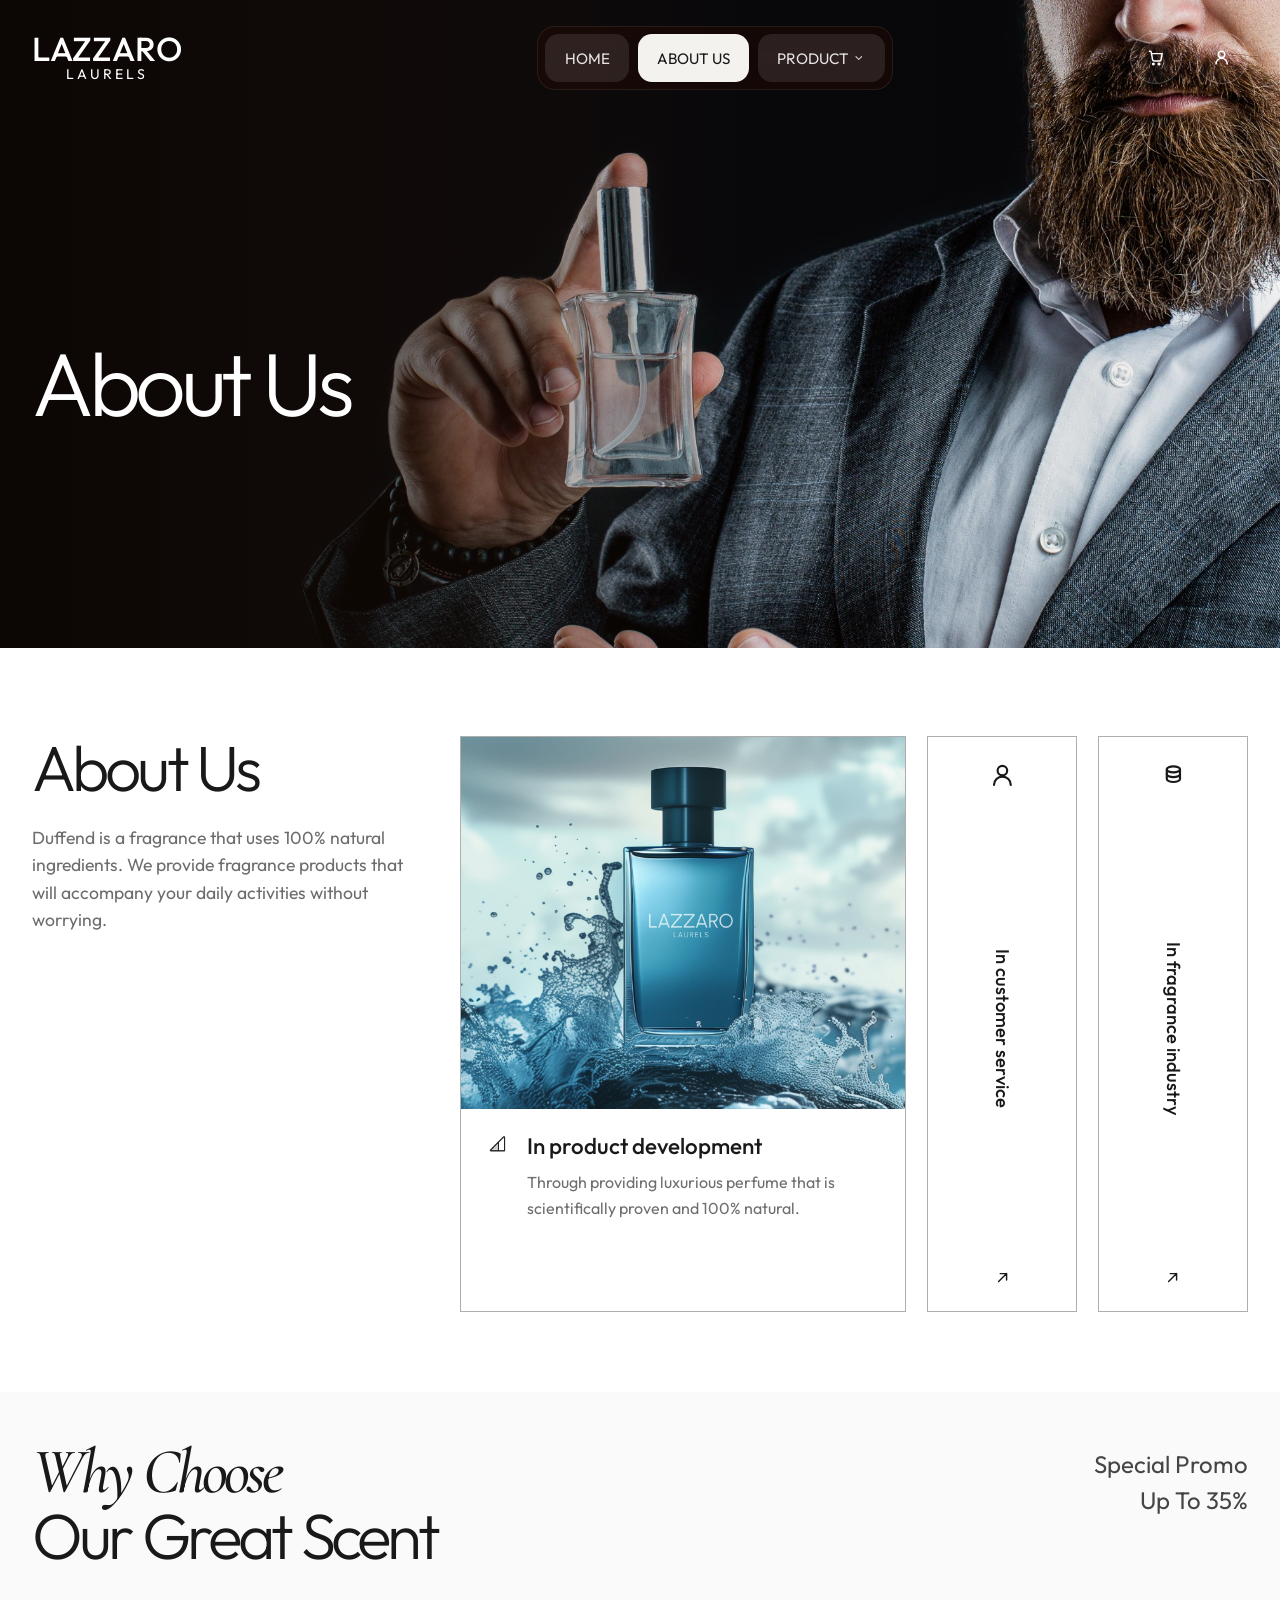
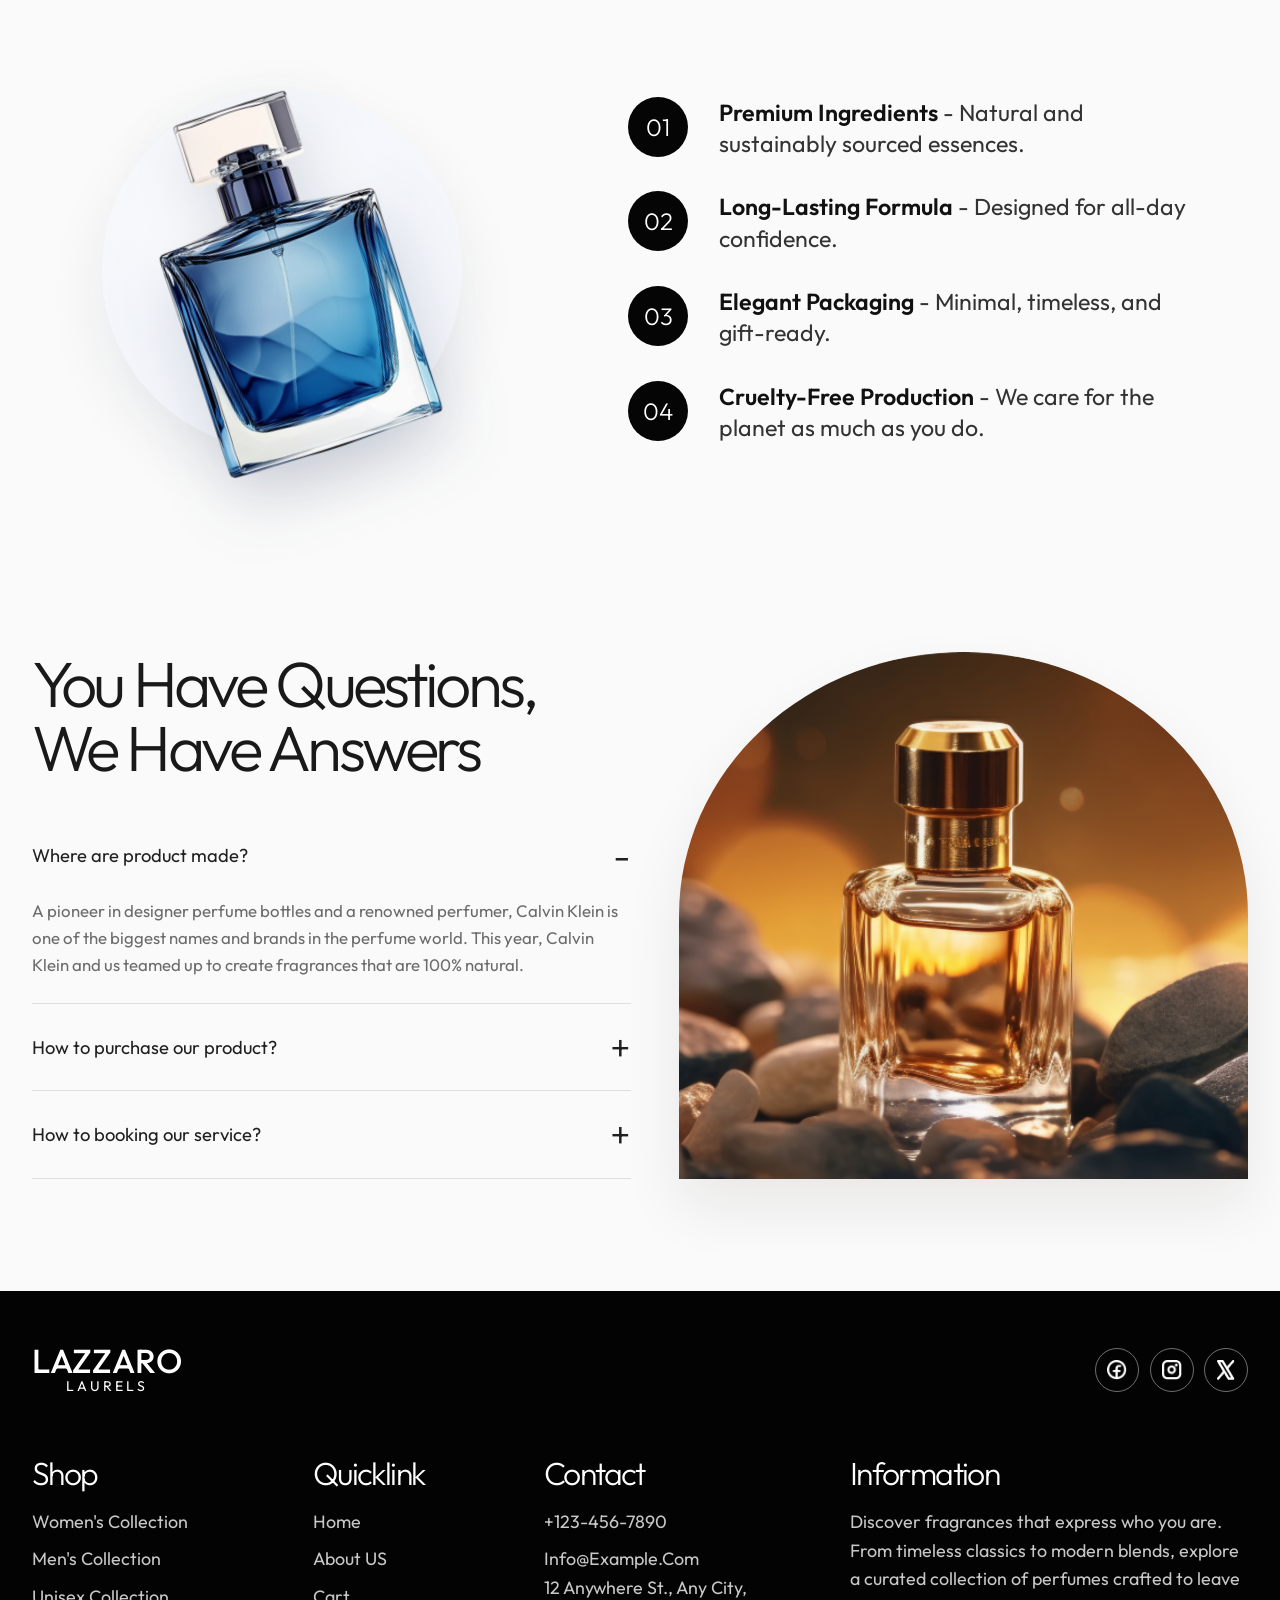
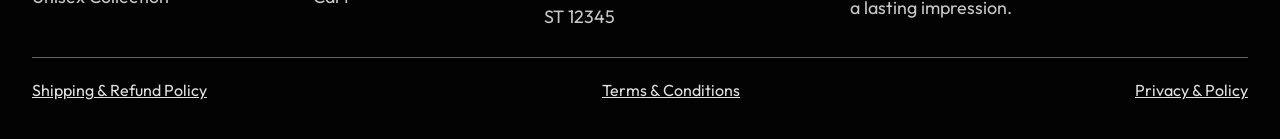
==== commit 578691e8: "Update footer social icons, showcase labels, leaf button, and styles Made-with: Cursor" ====
--- a/about.html
+++ b/about.html
@@ -299,23 +299,9 @@
         </a>
 
         <div class="social-links" aria-label="Social links">
-          <a href="#" aria-label="Facebook">
-            <svg viewBox="0 0 24 24" aria-hidden="true">
-              <path d="M14 8h2V5h-2c-2.2 0-4 1.8-4 4v2H8v3h2v5h3v-5h2.2l.8-3H13V9c0-.6.4-1 1-1Z" />
-            </svg>
-          </a>
-          <a href="#" aria-label="Instagram">
-            <svg viewBox="0 0 24 24" aria-hidden="true">
-              <rect x="4" y="4" width="16" height="16" rx="4" />
-              <circle cx="12" cy="12" r="3.5" />
-              <circle cx="17.5" cy="6.5" r="1" />
-            </svg>
-          </a>
-          <a href="#" aria-label="X">
-            <svg viewBox="0 0 24 24" aria-hidden="true">
-              <path d="M5 5 19 19M19 5 5 19" />
-            </svg>
-          </a>
+          <a href="#" aria-label="Facebook"><img src="./assets/fb.png" alt="" width="24" height="24" decoding="async" /></a>
+          <a href="#" aria-label="Instagram"><img src="./assets/insta.png" alt="" width="24" height="24" decoding="async" /></a>
+          <a href="#" aria-label="Twitter"><img src="./assets/twitter.png" alt="" width="24" height="24" decoding="async" /></a>
         </div>
       </div>
 
--- a/styles.css
+++ b/styles.css
@@ -735,6 +735,13 @@
   box-shadow: 0 18px 28px rgba(54, 91, 20, 0.2);
 }
 
+.leaf-button img {
+  width: 28px;
+  height: 28px;
+  object-fit: contain;
+  display: block;
+}
+
 .section-heading {
   margin-bottom: 2.4rem;
   text-align: center;
@@ -867,10 +874,11 @@
   bottom: 0;
   left: 0;
   right: 0;
-  display: grid;
-  grid-template-columns: 1fr 1fr;
+  z-index: 2;
+  display: grid;
+  grid-template-columns: minmax(0, 1fr) minmax(0, 1fr);
   align-items: end;
-  min-height: 96px;
+  min-height: 104px;
   padding: 0;
 }
 
@@ -878,10 +886,12 @@
   display: flex;
   flex-direction: column;
   justify-content: flex-end;
-  min-height: 96px;
+  min-height: 104px;
   padding: 0.7rem 1.35rem 1.35rem;
-  width: 24%;
-  min-width: 270px;
+  box-sizing: border-box;
+  width: auto;
+  max-width: min(420px, 100%);
+  min-width: 0;
   color: #fff;
   background: linear-gradient(180deg, rgba(255, 255, 255, 0.16) 0%, rgba(235, 225, 210, 0.08) 100%);
   backdrop-filter: blur(18px) saturate(140%);
@@ -890,32 +900,48 @@
 }
 
 .showcase-side-left {
+  grid-column: 1;
   justify-self: start;
   align-items: flex-start;
 }
 
 .showcase-side-right {
+  grid-column: 2;
   justify-self: end;
   align-items: flex-end;
   text-align: right;
+  /* Room for italic overshoot + safe inset so glyphs stay inside overflow:hidden wrapper */
+  padding-right: clamp(1.5rem, 3.5vw, 2.25rem);
 }
 
 .showcase-side-right h2 {
-  font-size: clamp(3.35rem, 5.9vw, 4.65rem);
+  font-size: clamp(3.65rem, 6.35vw, 5rem);
+  max-width: 100%;
+  box-sizing: border-box;
+  padding-inline-end: 0.2em;
 }
 
 .showcase-side h2 {
   margin: 0;
-  font-size: clamp(2.65rem, 4.75vw, 3.45rem);
+  font-size: clamp(2.9rem, 5.15vw, 3.75rem);
   line-height: 0.94;
   font-weight: 300;
   letter-spacing: -0.055em;
+  text-shadow:
+    0 1px 2px rgba(0, 0, 0, 0.42),
+    0 2px 18px rgba(0, 0, 0, 0.28);
+}
+
+.showcase-side-left h2 {
+  max-width: 100%;
+  box-sizing: border-box;
 }
 
 .showcase-side h2 span {
   font-family: "Cormorant Garamond", serif;
   font-style: italic;
   font-weight: 600;
+  color: inherit;
 }
 
 .showcase-center-controls {
@@ -1118,16 +1144,23 @@
 
 .social-links {
   display: flex;
-  gap: 0.8rem;
+  gap: 0.65rem;
 }
 
 .social-links a {
   display: grid;
   place-items: center;
-  width: 52px;
-  height: 52px;
+  width: 44px;
+  height: 44px;
   border: 1px solid rgba(255, 255, 255, 0.42);
   border-radius: 50%;
+}
+
+.social-links img {
+  width: 20px;
+  height: 20px;
+  object-fit: contain;
+  display: block;
 }
 
 .footer-grid {
@@ -1201,7 +1234,11 @@
   }
 
   .showcase-side h2 {
-    font-size: clamp(1.75rem, 4vw, 2.2rem);
+    font-size: clamp(1.95rem, 4.2vw, 2.45rem);
+  }
+
+  .showcase-side-right h2 {
+    font-size: clamp(2.35rem, 4.8vw, 3.05rem);
   }
 
 }
@@ -1321,22 +1358,22 @@
   }
 
   .showcase-bottom-band {
-    min-height: 78px;
+    min-height: 88px;
   }
 
   .showcase-side {
-    min-height: 78px;
+    min-height: 88px;
     padding: 0.6rem 0.95rem 1rem;
     width: 26%;
     min-width: 0;
   }
 
   .showcase-side h2 {
-    font-size: 2.05rem;
+    font-size: 2.2rem;
   }
 
   .showcase-side-right h2 {
-    font-size: 2.5rem;
+    font-size: 2.75rem;
   }
 
   .showcase-center-controls {
@@ -2713,9 +2750,12 @@
   font-weight: 300;
 }
 
-.account-page,
 .policy-page {
   padding-block: 2rem 5rem;
+}
+
+.account-page {
+  padding-block: 2rem 0;
 }
 
 .account-layout {
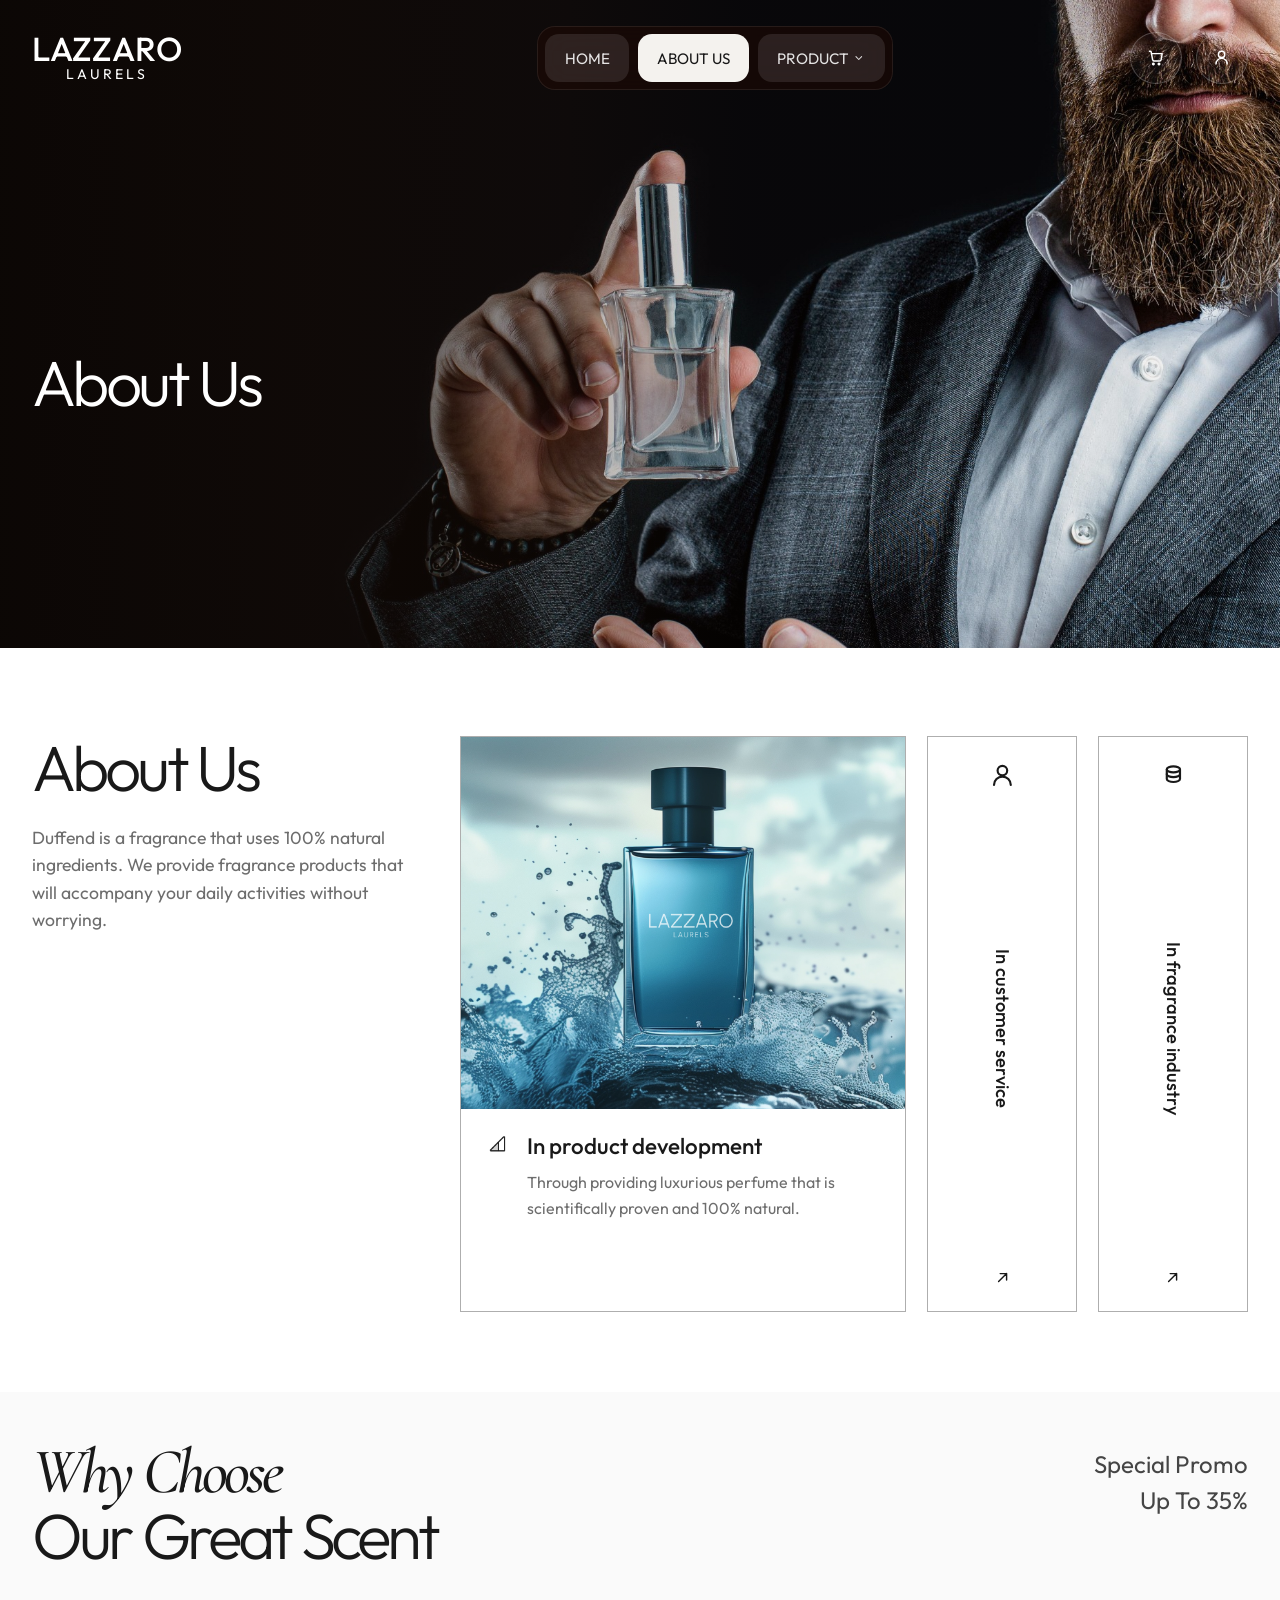
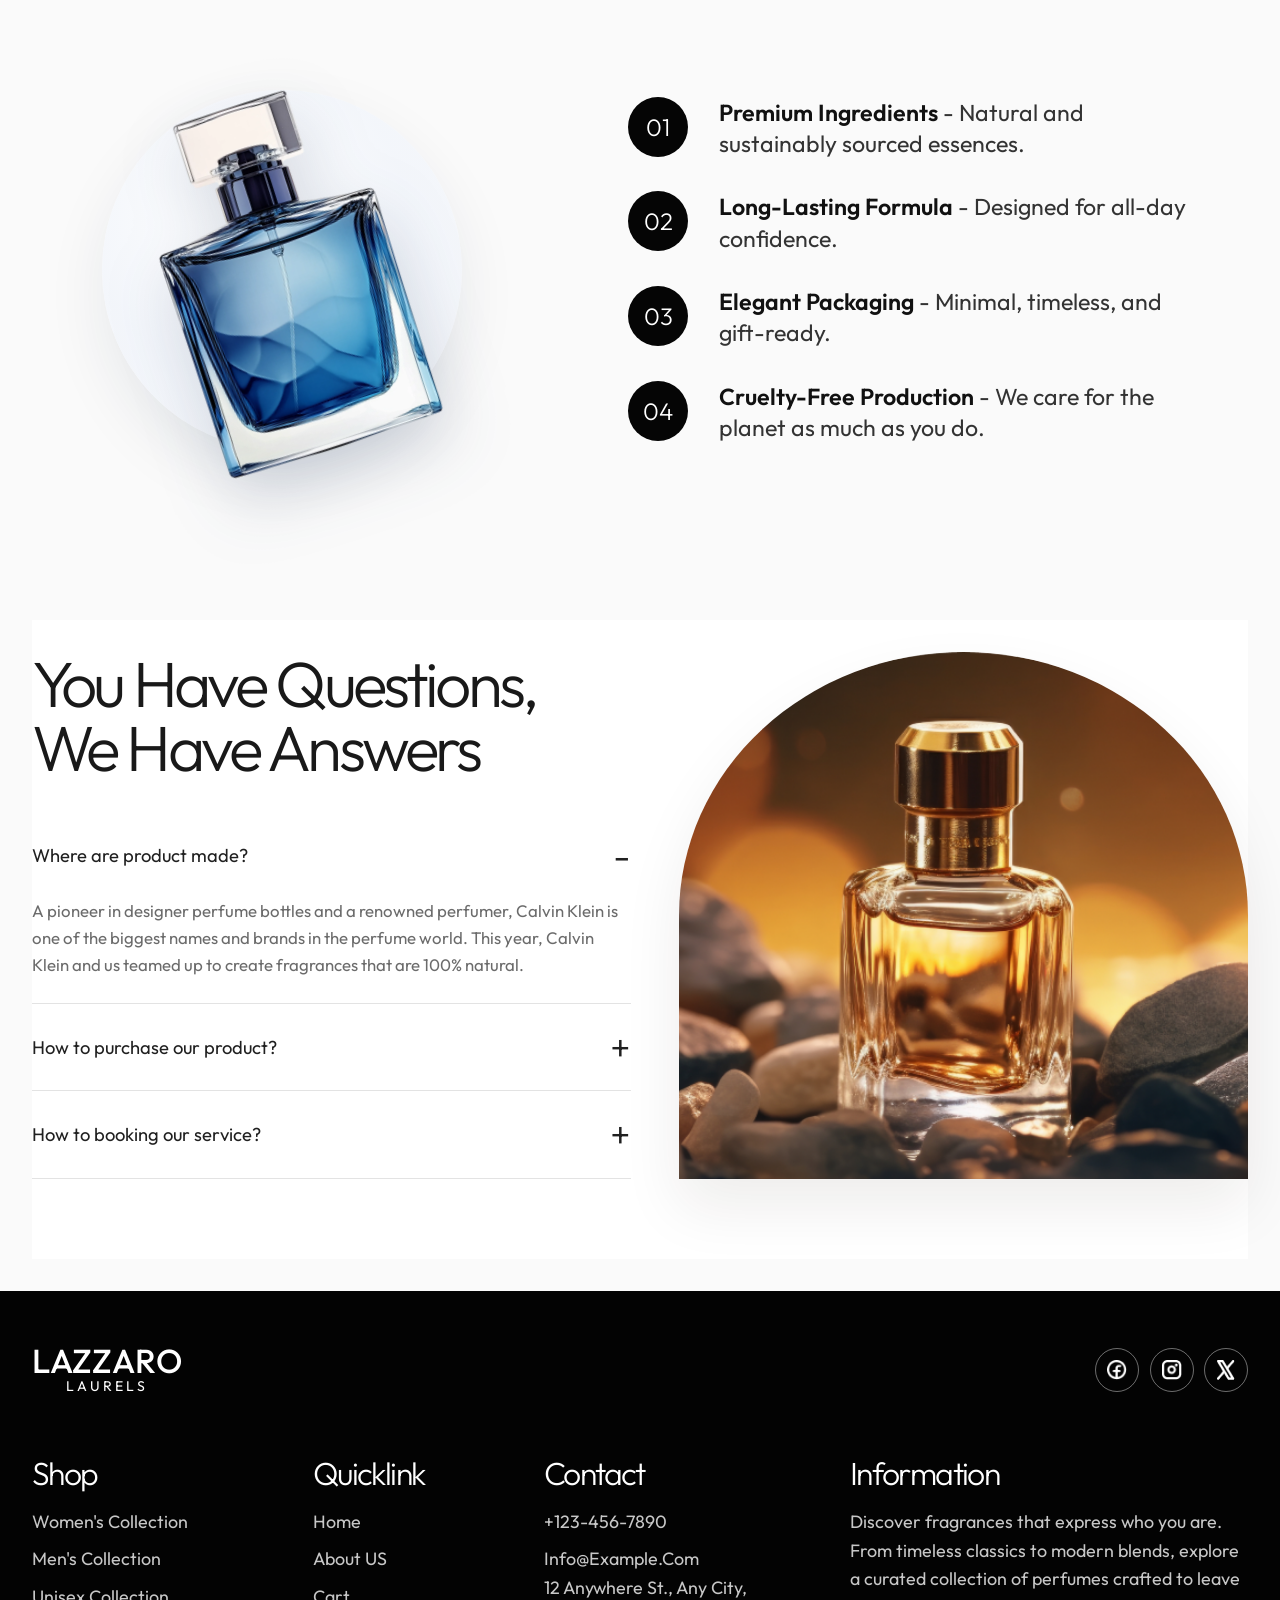
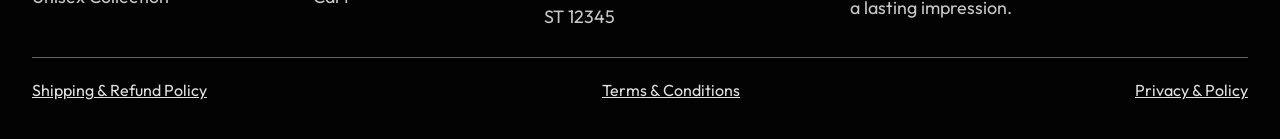
==== commit 19006974: "Scroll-reveal stagger on cards; fix about accordion hover stacking - Stagger product and collection " ====
--- a/about.html
+++ b/about.html
@@ -82,7 +82,7 @@
     </header>
 
     <main class="about-page">
-      <section class="about-overview shell">
+      <section class="about-overview shell scroll-reveal">
         <div class="about-overview-copy">
           <h2>About Us</h2>
           <p>
@@ -202,7 +202,7 @@
         </div>
       </section>
 
-      <section class="why-choose shell" id="product">
+      <section class="why-choose shell scroll-reveal" id="product">
         <div class="why-choose-header">
           <h2><span>Why Choose</span> Our Great Scent</h2>
           <p>Special Promo<br />Up To 35%</p>
@@ -235,7 +235,7 @@
         </div>
       </section>
 
-      <section class="faq-section shell">
+      <section class="faq-section shell scroll-reveal">
         <div class="faq-copy">
           <h2>You Have Questions,<br />We Have Answers</h2>
 
--- a/styles.css
+++ b/styles.css
@@ -22,6 +22,25 @@
   box-sizing: border-box;
 }
 
+@media (prefers-reduced-motion: no-preference) {
+  .scroll-reveal {
+    opacity: 0;
+    transform: translateY(1.35rem);
+    transition:
+      opacity 1.15s cubic-bezier(0.22, 1, 0.36, 1),
+      transform 1.15s cubic-bezier(0.22, 1, 0.36, 1);
+  }
+
+  .scroll-reveal.is-revealed {
+    opacity: 1;
+    transform: translateY(0);
+  }
+
+  .scroll-reveal.scroll-reveal--stagger {
+    transition-delay: calc(var(--reveal-i, 0) * 0.14s), calc(var(--reveal-i, 0) * 0.14s);
+  }
+}
+
 html {
   scroll-behavior: smooth;
 }
@@ -40,7 +59,7 @@
 }
 
 body.account-page-body {
-  background: #fff;
+  background: #fafafa;
 }
 
 img {
@@ -524,12 +543,18 @@
 
 #products,
 #top-sellers {
-  background-color: #f5f5f4;
+  background-color: #fafafa;
 }
 
 #products .product-card,
 #top-sellers .product-card {
-  border-radius: 0;
+  box-shadow: none;
+  border-radius: 12px;
+}
+
+#products .section-heading h2,
+#top-sellers .section-heading h2 {
+  font-size: clamp(2.25rem, 4vw, 3.5rem);
 }
 
 .feature-section {
@@ -628,20 +653,30 @@
 .feature-nav {
   display: flex;
   justify-content: flex-end;
-  gap: 0.85rem;
-  margin-top: 1rem;
+  gap: 0.7rem;
+  margin-top: 0;
   width: 100%;
   grid-column: 2;
 }
 
 .feature-nav .slider-control {
-  width: 48px;
-  height: 48px;
+  width: 42px;
+  height: 42px;
+  box-shadow: none;
+  background: #050505;
+  color: #fff;
+}
+
+.feature-nav .slider-control:disabled {
+  background: #f0efed;
+  color: #8d8d8d;
+  cursor: not-allowed;
 }
 
 .feature-card {
   position: relative;
   overflow: hidden;
+  cursor: pointer;
   border-radius: 24px;
   box-shadow:
     0 2px 8px rgba(18, 18, 18, 0.06),
@@ -753,7 +788,6 @@
   gap: 1.2rem;
 }
 
-.product-card,
 .collection-card,
 .testimonial {
   background: rgba(255, 255, 255, 0.9);
@@ -763,6 +797,10 @@
 }
 
 .product-card {
+  background: rgba(255, 255, 255, 0.9);
+  border: none;
+  border-radius: var(--radius-md);
+  box-shadow: var(--shadow-card);
   padding: 1rem;
 }
 
@@ -999,7 +1037,7 @@
 
 .stats-copy h2 {
   color: #1d1d1d;
-  font-size: 3.5rem !important;
+  font-size: calc(3.5rem - 12px) !important;
   margin-top: 15px;
 }
 
@@ -1039,7 +1077,7 @@
 
 .quote-mark img {
   display: block;
-  height: 3rem;
+  height: calc(3rem - 12px);
   width: auto;
 }
 
@@ -1442,9 +1480,9 @@
 
 .about-hero-copy h1 {
   margin: 0;
-  font-size: clamp(4rem, 7vw, 6.2rem);
+  font-size: clamp(2.5rem, 5vw, 4rem);
   line-height: 0.95;
-  letter-spacing: -0.06em;
+  letter-spacing: -0.055em;
   font-weight: 300;
 }
 
@@ -1514,6 +1552,8 @@
 }
 
 .about-overview-layout > .about-feature-main {
+  position: relative;
+  z-index: 2;
   flex-grow: 1;
   flex-shrink: 1;
   flex-basis: 0%;
@@ -1522,6 +1562,7 @@
 }
 
 .about-overview-layout > .about-side-card {
+  position: relative;
   flex-grow: 0;
   flex-shrink: 0;
   flex-basis: var(--about-accordion-narrow);
@@ -1529,10 +1570,38 @@
   max-width: var(--about-accordion-narrow);
 }
 
+/* Middle strip stacks above the right strip so subpixel overlap during flex
+   transitions does not send hovers to column 3 when aiming at column 2. */
+.about-overview-layout > .about-feature-main + .about-side-card {
+  z-index: 3;
+}
+
+.about-overview-layout > .about-feature-main + .about-side-card + .about-side-card {
+  z-index: 1;
+}
+
+.about-overview-layout.is-accordion-side-2 > .about-feature-main {
+  z-index: 1;
+}
+
+.about-overview-layout.is-accordion-side-2 > .about-feature-main + .about-side-card {
+  z-index: 4;
+}
+
+.about-overview-layout.is-accordion-side-3 > .about-feature-main {
+  z-index: 1;
+}
+
+.about-overview-layout.is-accordion-side-3 > .about-feature-main + .about-side-card {
+  z-index: 1;
+}
+
+.about-overview-layout.is-accordion-side-3 > .about-feature-main + .about-side-card + .about-side-card {
+  z-index: 4;
+}
+
 .about-overview-layout.is-accordion-side-2 > .about-feature-main,
-.about-overview-layout:has(> article:nth-child(2):focus-within) > .about-feature-main,
-.about-overview-layout.is-accordion-side-3 > .about-feature-main,
-.about-overview-layout:has(> article:nth-child(3):focus-within) > .about-feature-main {
+.about-overview-layout.is-accordion-side-3 > .about-feature-main {
   flex-grow: 0;
   flex-shrink: 0;
   flex-basis: var(--about-accordion-narrow);
@@ -1540,8 +1609,7 @@
   max-width: var(--about-accordion-narrow);
 }
 
-.about-overview-layout.is-accordion-side-2 > article:nth-child(2),
-.about-overview-layout:has(> article:nth-child(2):focus-within) > article:nth-child(2) {
+.about-overview-layout.is-accordion-side-2 > .about-feature-main + .about-side-card {
   flex-grow: 1;
   flex-shrink: 1;
   flex-basis: 0%;
@@ -1549,8 +1617,7 @@
   max-width: none;
 }
 
-.about-overview-layout.is-accordion-side-3 > article:nth-child(2),
-.about-overview-layout:has(> article:nth-child(3):focus-within) > article:nth-child(2) {
+.about-overview-layout.is-accordion-side-3 > .about-feature-main + .about-side-card {
   flex-grow: 0;
   flex-shrink: 0;
   flex-basis: var(--about-accordion-narrow);
@@ -1558,8 +1625,7 @@
   max-width: var(--about-accordion-narrow);
 }
 
-.about-overview-layout.is-accordion-side-3 > article:nth-child(3),
-.about-overview-layout:has(> article:nth-child(3):focus-within) > article:nth-child(3) {
+.about-overview-layout.is-accordion-side-3 > .about-feature-main + .about-side-card + .about-side-card {
   flex-grow: 1;
   flex-shrink: 1;
   flex-basis: 0%;
@@ -1620,16 +1686,12 @@
 }
 
 .about-overview-layout.is-accordion-side-2 .about-feature-main-rich,
-.about-overview-layout:has(> article:nth-child(2):focus-within) .about-feature-main-rich,
-.about-overview-layout.is-accordion-side-3 .about-feature-main-rich,
-.about-overview-layout:has(> article:nth-child(3):focus-within) .about-feature-main-rich {
+.about-overview-layout.is-accordion-side-3 .about-feature-main-rich {
   display: none;
 }
 
 .about-overview-layout.is-accordion-side-2 .about-feature-main-slim,
-.about-overview-layout:has(> article:nth-child(2):focus-within) .about-feature-main-slim,
-.about-overview-layout.is-accordion-side-3 .about-feature-main-slim,
-.about-overview-layout:has(> article:nth-child(3):focus-within) .about-feature-main-slim {
+.about-overview-layout.is-accordion-side-3 .about-feature-main-slim {
   display: flex;
 }
 
@@ -1656,23 +1718,19 @@
   min-height: 0;
 }
 
-.about-overview-layout.is-accordion-side-2 article:nth-child(2) .about-side-card-rich,
-.about-overview-layout:has(> article:nth-child(2):focus-within) article:nth-child(2) .about-side-card-rich {
-  display: flex;
-}
-
-.about-overview-layout.is-accordion-side-2 article:nth-child(2) .about-side-card-slim,
-.about-overview-layout:has(> article:nth-child(2):focus-within) article:nth-child(2) .about-side-card-slim {
+.about-overview-layout.is-accordion-side-2 .about-feature-main + .about-side-card .about-side-card-rich {
+  display: flex;
+}
+
+.about-overview-layout.is-accordion-side-2 .about-feature-main + .about-side-card .about-side-card-slim {
   display: none;
 }
 
-.about-overview-layout.is-accordion-side-3 article:nth-child(3) .about-side-card-rich,
-.about-overview-layout:has(> article:nth-child(3):focus-within) article:nth-child(3) .about-side-card-rich {
-  display: flex;
-}
-
-.about-overview-layout.is-accordion-side-3 article:nth-child(3) .about-side-card-slim,
-.about-overview-layout:has(> article:nth-child(3):focus-within) article:nth-child(3) .about-side-card-slim {
+.about-overview-layout.is-accordion-side-3 .about-feature-main + .about-side-card + .about-side-card .about-side-card-rich {
+  display: flex;
+}
+
+.about-overview-layout.is-accordion-side-3 .about-feature-main + .about-side-card + .about-side-card .about-side-card-slim {
   display: none;
 }
 
@@ -1876,6 +1934,10 @@
   padding-block: 2rem 5rem;
 }
 
+.faq-section.shell {
+  background-color: #fff;
+}
+
 .faq-list {
   margin-top: 2rem;
 }
@@ -2028,29 +2090,34 @@
 
 .catalog-hero {
   min-height: 420px;
+  display: flex;
+  flex-direction: column;
   color: #fff;
   background:
     linear-gradient(90deg, rgba(30, 17, 11, 0.72) 0%, rgba(42, 26, 20, 0.58) 38%, rgba(53, 31, 25, 0.16) 100%),
-    url('./design-assets-page3/ABOUT OUR PRODUCT.png') center/cover no-repeat;
+    url('./assets/lazzaro-product-banner.png') center/cover no-repeat;
 }
 
 .catalog-hero-grid {
-  min-height: 320px;
-  display: grid;
-  align-items: end;
-  padding-bottom: 3.5rem;
+  flex: 1;
+  display: flex;
+  align-items: center;
+  justify-content: flex-start;
+  min-height: 0;
+  padding-block: 2rem;
 }
 
 .catalog-hero-copy h1 {
   margin: 0;
-  font-size: clamp(4rem, 8vw, 6.6rem);
+  font-size: clamp(2.5rem, 5vw, 4rem);
   line-height: 0.95;
-  letter-spacing: -0.065em;
+  letter-spacing: -0.055em;
   font-weight: 300;
 }
 
-.catalog-page {
-  padding-block: 3rem 5rem;
+.catalog-page.shell {
+  background-color: #fafafa;
+  padding-block: 4rem 5.75rem;
 }
 
 .catalog-grid {
@@ -2061,7 +2128,7 @@
 
 .catalog-grid .product-card {
   padding: 1rem;
-  border-radius: 0;
+  box-shadow: none;
 }
 
 .product-link {
@@ -2088,7 +2155,7 @@
 .detail-hero {
   background:
     linear-gradient(90deg, rgba(30, 17, 11, 0.72) 0%, rgba(42, 26, 20, 0.58) 38%, rgba(53, 31, 25, 0.16) 100%),
-    url('./design-assets-page3/ABOUT OUR PRODUCT.png') center/cover no-repeat;
+    url('./assets/lazzaro-product-banner.png') center/cover no-repeat;
 }
 
 .detail-page {
@@ -2100,6 +2167,7 @@
   grid-template-columns: minmax(420px, 1fr) minmax(420px, 0.95fr);
   gap: 3rem;
   align-items: start;
+  padding-block: 2rem;
 }
 
 .detail-gallery {
@@ -2268,21 +2336,21 @@
 
 .detail-tab-buttons {
   display: flex;
-  justify-content: center;
+  justify-content: flex-start;
   gap: 1.6rem;
   border-bottom: 1px solid rgba(25, 25, 25, 0.12);
 }
 
 .detail-tab {
   min-width: 0;
-  flex: 1;
+  flex: 0 1 auto;
   max-width: 320px;
   padding: 0 1.8rem 1rem;
   border: none;
   background: transparent;
   color: #717171;
   font-size: 1.08rem;
-  text-align: center;
+  text-align: left;
 }
 
 .detail-tab.is-active {
@@ -2407,13 +2475,47 @@
   padding-block: 3rem 5rem;
 }
 
+.cart-page.shell {
+  --cart-page-bg: #fafaf9;
+  background-color: var(--cart-page-bg);
+}
+
+.cart-page.shell > h2 {
+  font-size: clamp(1.85rem, 3.8vw, 2.5rem);
+  margin-bottom: 1.35rem;
+}
+
 .checkout-page.shell {
+  --checkout-page-bg: #fafaf9;
   width: 100%;
   max-width: none;
   margin-inline: 0;
   padding-inline: max(0px, calc((100% - var(--shell)) / 2));
+  padding-bottom: 0;
   box-sizing: border-box;
-  background-color: #f5f5f4;
+  background-color: var(--checkout-page-bg);
+}
+
+.checkout-hero .commerce-hero-grid h1 {
+  font-size: clamp(2.4rem, 5vw, 3.6rem);
+  letter-spacing: -0.055em;
+}
+
+.checkout-page.shell > h2 {
+  font-size: clamp(1.85rem, 3.8vw, 2.5rem);
+  margin-bottom: 1.35rem;
+}
+
+.checkout-card.summary-card-large .checkout-order-summary-heading {
+  margin: 0;
+  font-size: 1.45rem;
+  line-height: 1.3;
+  font-weight: 400;
+}
+
+#checkout-billing-heading,
+#checkout-billing-form .checkout-card-head h3 {
+  font-size: 1.34rem;
 }
 
 .cart-page h2,
@@ -2440,6 +2542,7 @@
   display: grid;
   gap: 1.6rem;
   align-content: start;
+  background-color: var(--checkout-page-bg);
 }
 
 .cart-list-card,
@@ -2450,10 +2553,15 @@
   background: #fff;
 }
 
+.cart-page.shell .cart-list-card,
+.cart-page.shell .order-summary-card {
+  background-color: var(--cart-page-bg);
+}
+
 .checkout-card.shipping-card,
 .checkout-card.billing-card,
 .checkout-card.summary-card-large {
-  background-color: #f5f5f4;
+  background-color: var(--checkout-page-bg);
 }
 
 .cart-list-card {
@@ -2472,6 +2580,16 @@
   border-top: 1px solid rgba(25, 25, 25, 0.1);
   margin-top: 0.9rem;
   padding-top: 1.4rem;
+}
+
+.cart-page.shell .cart-item {
+  padding-top: 0;
+  padding-bottom: 0;
+  margin-bottom: 0.9rem;
+}
+
+.cart-page.shell .cart-item + .cart-item {
+  padding-top: 15px;
 }
 
 .cart-item img {
@@ -2524,6 +2642,20 @@
   gap: 0.9rem;
 }
 
+.quantity-pill.cart-qty {
+  min-height: 38px;
+  padding: 0 0.65rem;
+  gap: 0.45rem;
+}
+
+.quantity-pill.cart-qty .qty-btn {
+  font-size: 1.35rem;
+}
+
+.quantity-pill.cart-qty .qty-value {
+  font-size: 1.05rem;
+}
+
 .order-summary-card,
 .summary-card-large {
   padding: 1.6rem;
@@ -2538,6 +2670,10 @@
   font-size: 1.2rem;
 }
 
+.summary-row:not(.summary-total) span {
+  color: #6d6d6d;
+}
+
 .summary-row strong {
   font-size: 2rem;
   font-weight: 500;
@@ -2545,6 +2681,12 @@
 
 .summary-row-discount strong {
   color: #ff4034;
+}
+
+.cart-page.shell .cart-item-info strong,
+.cart-page.shell .summary-row strong,
+.checkout-page.shell .summary-row strong {
+  font-size: calc(2rem * 0.6);
 }
 
 .summary-divider {
@@ -2758,6 +2900,15 @@
   padding-block: 2rem 0;
 }
 
+main.account-page.shell {
+  background-color: transparent;
+  padding-top: calc(2rem + 15px);
+}
+
+main.account-page.shell[data-account-shell-tab="details"] {
+  background-color: #fff;
+}
+
 .account-layout {
   display: grid;
   grid-template-columns: 250px minmax(0, 1fr);
@@ -2771,13 +2922,14 @@
   overflow: hidden;
   background: #fafafa;
   font-size: 1.2rem;
-  padding: 30px;
+  padding: 0;
+  text-align: left;
 }
 
 .account-nav-btn {
   width: 100%;
   display: block;
-  padding: 1.25rem 1rem;
+  padding: 1.45rem 0.75rem;
   border: none;
   border-top: 1px solid rgba(25, 25, 25, 0.06);
   background: transparent;
@@ -2787,6 +2939,7 @@
 
 .account-sidebar a.account-nav-btn {
   line-height: 1.2;
+  text-align: left;
 }
 
 .account-nav-btn:first-child {
@@ -2830,19 +2983,22 @@
   grid-template-columns: repeat(2, minmax(0, 1fr));
 }
 
+.account-form-grid.two-col label {
+  min-width: 0;
+}
+
+.account-form-grid.two-col label input,
+.account-form-grid.two-col label select {
+  width: 100%;
+}
+
 .account-form-grid.three-col {
   margin-top: 1.2rem;
   grid-template-columns: repeat(3, minmax(0, 1fr));
 }
 
 .account-form-grid label {
-  display: grid;
-  gap: 0.45rem;
-}
-
-.account-form-grid label span {
-  font-size: 0.95rem;
-  color: #343434;
+  display: block;
 }
 
 .account-form-grid input,
@@ -3115,6 +3271,11 @@
   font-weight: 300;
 }
 
+#auth-title {
+  font-size: clamp(1.2rem, 2vw, 2rem);
+  letter-spacing: -0.04em;
+}
+
 .auth-view>p {
   margin: 1.2rem 0 0;
   max-width: 42rem;
@@ -3132,11 +3293,6 @@
 .auth-form label {
   display: grid;
   gap: 0.6rem;
-}
-
-.auth-form label span {
-  font-size: 1rem;
-  color: #333;
 }
 
 .auth-input-wrap {
@@ -3227,7 +3383,7 @@
   margin: 1.4rem 0 0;
   text-align: center;
   color: #6b6b6b;
-  font-size: 1.05rem;
+  font-size: calc(1.05rem - 3px);
 }
 
 .auth-form-signup {
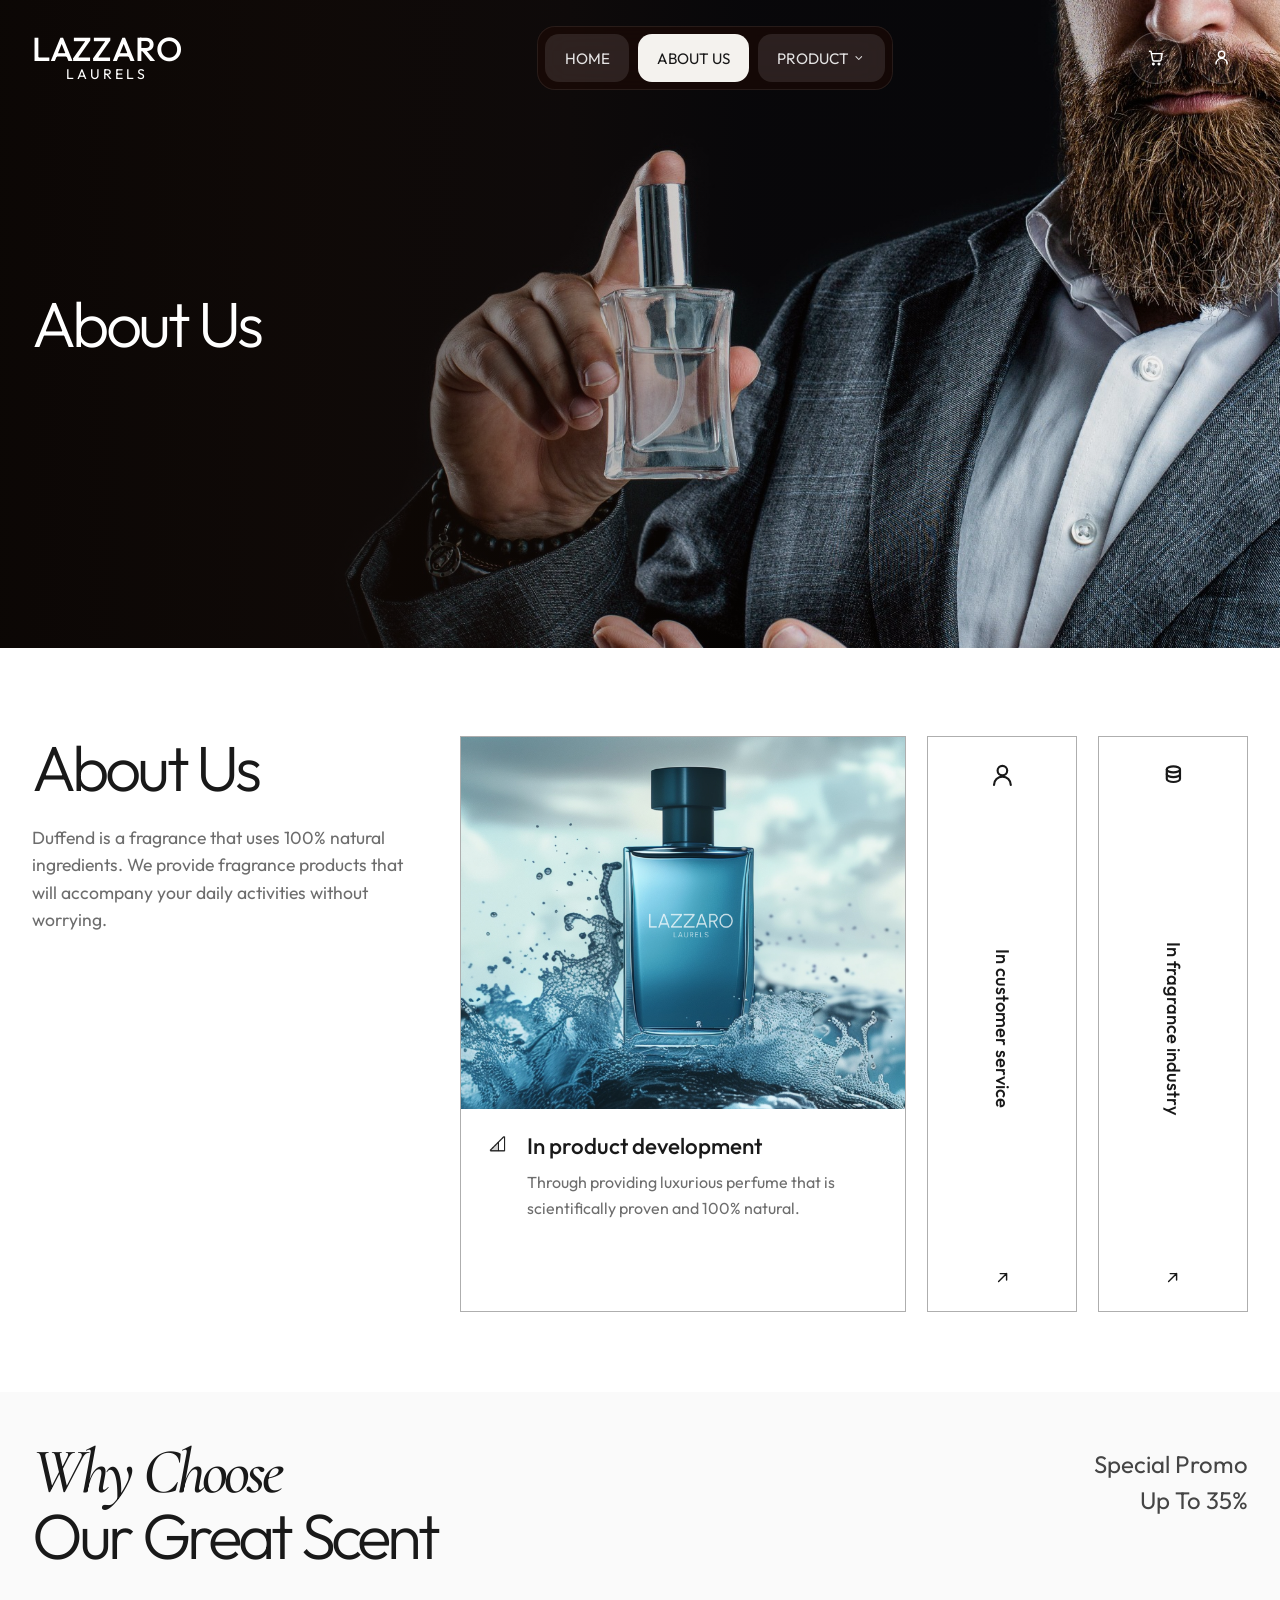
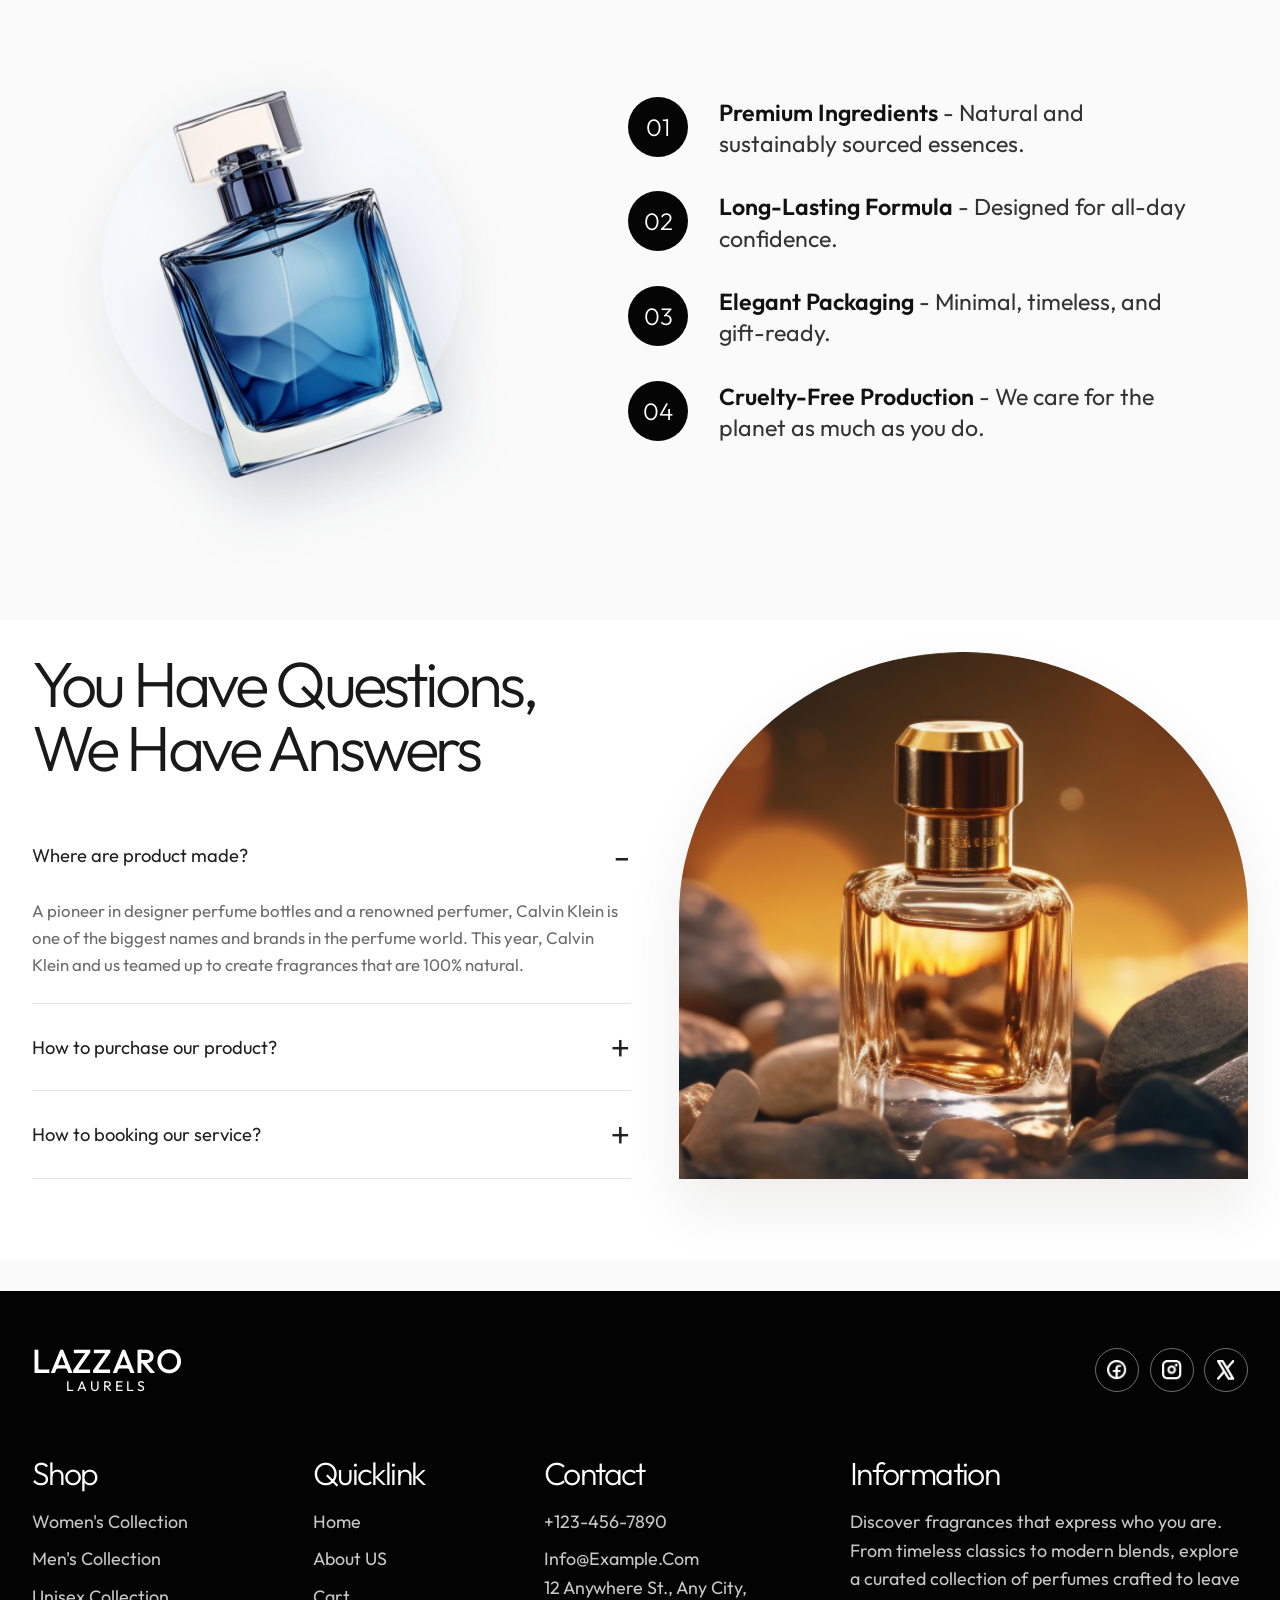
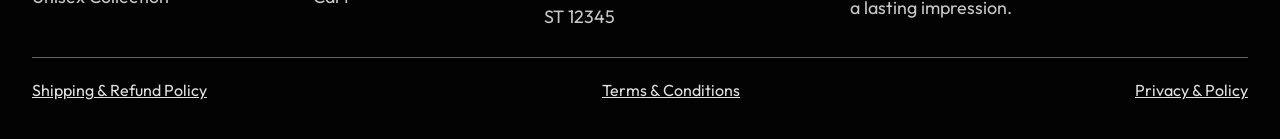
==== commit 230c0a6d: ".." ====
--- a/about.html
+++ b/about.html
@@ -19,11 +19,6 @@
   <body>
     <header class="about-hero" id="top">
       <nav class="nav shell">
-        <a class="brand" href="./index.html" aria-label="Lazzaro home">
-          <span class="brand-main">LAZZARO</span>
-          <span class="brand-sub">LAURELS</span>
-        </a>
-
         <button
           class="nav-toggle"
           type="button"
@@ -34,6 +29,11 @@
           <span></span>
           <span></span>
         </button>
+
+        <a class="brand" href="./index.html" aria-label="Lazzaro home">
+          <span class="brand-main">LAZZARO</span>
+          <span class="brand-sub">LAURELS</span>
+        </a>
 
         <div class="nav-menu" id="nav-menu">
           <div class="nav-links">
--- a/styles.css
+++ b/styles.css
@@ -1,3454 +1,3755 @@
-:root {
-  --bg: #fff;
-  --surface: #ffffff;
-  --text: #191919;
-  --muted: #747474;
-  --line: rgba(25, 25, 25, 0.08);
-  --hero-overlay: linear-gradient(90deg, rgba(18, 5, 3, 0.94) 0%, rgba(44, 16, 7, 0.8) 42%, rgba(90, 42, 20, 0.2) 100%);
-  --hero-overlay-light: linear-gradient(90deg, rgba(240, 229, 211, 0.05) 0%, rgba(27, 16, 6, 0.26) 40%, rgba(30, 16, 8, 0.08) 100%);
-  --brown-900: #1c0a06;
-  --brown-700: #5f2f15;
-  --gold-500: #b5884b;
-  --green-700: #314d11;
-  --shadow-soft: 0 28px 60px rgba(41, 26, 10, 0.08);
-  --shadow-card: 0 18px 32px rgba(18, 18, 18, 0.08);
-  --radius-xl: 28px;
-  --radius-lg: 22px;
-  --radius-md: 18px;
-  --shell: min(1240px, calc(100vw - 64px));
-}
-
-* {
-  box-sizing: border-box;
-}
-
-@media (prefers-reduced-motion: no-preference) {
-  .scroll-reveal {
-    opacity: 0;
-    transform: translateY(1.35rem);
-    transition:
-      opacity 1.15s cubic-bezier(0.22, 1, 0.36, 1),
-      transform 1.15s cubic-bezier(0.22, 1, 0.36, 1);
-  }
-
-  .scroll-reveal.is-revealed {
-    opacity: 1;
-    transform: translateY(0);
-  }
-
-  .scroll-reveal.scroll-reveal--stagger {
-    transition-delay: calc(var(--reveal-i, 0) * 0.14s), calc(var(--reveal-i, 0) * 0.14s);
-  }
-}
-
-html {
-  scroll-behavior: smooth;
-}
-
-body {
-  margin: 0;
-  font-family: "Outfit", sans-serif;
-  background: #FAFAFA;
-  color: var(--text);
-}
-
-body.home-page {
-  background:
-    radial-gradient(circle at top, rgba(180, 147, 104, 0.08), transparent 28%),
-    var(--bg);
-}
-
-body.account-page-body {
-  background: #fafafa;
-}
-
-img {
-  max-width: 100%;
-  display: block;
-}
-
-a {
-  color: inherit;
-  text-decoration: none;
-}
-
-button {
-  font: inherit;
-  cursor: pointer;
-}
-
-svg {
-  width: 1.2rem;
-  height: 1.2rem;
-  fill: none;
-  stroke: currentColor;
-  stroke-width: 1.8;
-  stroke-linecap: round;
-  stroke-linejoin: round;
-}
-
-.shell {
-  width: var(--shell);
-  margin: 0 auto;
-}
-
-.hero {
-  position: relative;
-  min-height: 100svh;
-  color: #fff;
-  background: #0d0503;
-  overflow: clip;
-}
-
-.nav {
-  position: relative;
-  z-index: 5;
-  display: flex;
-  align-items: center;
-  padding-top: 26px;
-}
-
-.hero>.nav {
-  position: absolute;
-  top: 0;
-  left: 50%;
-  width: var(--shell);
-  transform: translateX(-50%);
-}
-
-.brand {
-  display: inline-flex;
-  flex-direction: column;
-  line-height: 0.9;
-  letter-spacing: 0.04em;
-  margin-right: auto;
-}
-
-.brand-main {
-  font-size: clamp(1.9rem, 2.6vw, 3rem);
-  font-weight: 500;
-}
-
-.brand-sub {
-  align-self: center;
-  margin-top: 0.2rem;
-  font-size: 0.88rem;
-  letter-spacing: 0.22em;
-}
-
-.nav-menu {
-  display: flex;
-  align-items: center;
-  gap: 1.3rem;
-  flex: 1;
-  justify-content: center;
-}
-
-.nav-links {
-  display: flex;
-  align-items: center;
-  gap: 0.55rem;
-  padding: 0.45rem;
-  background: rgba(31, 10, 5, 0.55);
-  border: 1px solid rgba(255, 255, 255, 0.08);
-  border-radius: 18px;
-  backdrop-filter: blur(16px);
-  overflow: visible;
-}
-
-.nav-link {
-  padding: 0.9rem 1.2rem;
-  border-radius: 14px;
-  font-size: 0.95rem;
-  color: rgba(255, 255, 255, 0.88);
-  text-transform: uppercase;
-  transition: background-color 180ms ease, color 180ms ease;
-  background: #FFFFFF1A;
-}
-
-.nav-link.is-active,
-.nav-link:hover {
-  color: #171717;
-  background: #f4f2ee;
-}
-
-.nav-item {
-  position: absolute;
-  position: relative;
-}
-
-.nav-item.has-dropdown {
-  position: relative;
-}
-
-.nav-link-dropdown {
-  display: inline-flex;
-  align-items: center;
-  gap: 0.2rem;
-}
-
-.nav-caret {
-  display: inline-flex;
-  align-items: center;
-}
-
-.nav-caret svg {
-  width: 0.85rem;
-  height: 0.85rem;
-}
-
-.nav-dropdown {
-  position: absolute;
-  top: 100%;
-  left: -0.45rem;
-  display: flex;
-  flex-direction: column;
-  gap: 0;
-  min-width: 160px;
-  background: rgba(31, 10, 5, 0.95);
-  border: 1px solid rgba(255, 255, 255, 0.08);
-  border-radius: 12px;
-  backdrop-filter: blur(16px);
-  z-index: 100;
-  opacity: 0;
-  pointer-events: none;
-  transform: translateY(4px);
-  transition: opacity 180ms ease, transform 180ms ease;
-}
-
-.has-dropdown:hover .nav-dropdown,
-.has-dropdown:focus-within .nav-dropdown {
-  opacity: 1;
-  pointer-events: auto;
-  transform: translateY(0);
-}
-
-.nav-dropdown a {
-  padding: 0.8rem 1.2rem;
-  color: rgba(255, 255, 255, 0.88);
-  font-size: 0.95rem;
-  white-space: nowrap;
-  transition: background-color 180ms ease, color 180ms ease;
-}
-
-.nav-dropdown a:hover {
-  background: rgba(255, 255, 255, 0.1);
-  color: #f4f2ee;
-}
-
-.nav-icons {
-  display: flex;
-  gap: 0.85rem;
-  margin-left: auto;
-  position: absolute;
-  right: 0;
-}
-
-.icon-button {
-  position: relative;
-  display: grid;
-  place-items: center;
-  width: 52px;
-  height: 52px;
-  border-radius: 50%;
-  border: 1px solid rgba(255, 255, 255, 0.22);
-  background: rgba(255, 255, 255, 0.04);
-}
-
-.badge {
-  position: absolute;
-  top: -2px;
-  right: 0;
-  display: none;
-  place-items: center;
-  width: 18px;
-  height: 18px;
-  border-radius: 50%;
-  background: #fff;
-  color: #171717;
-  font-size: 0.7rem;
-  font-weight: 600;
-}
-
-.badge::after {
-  content: attr(data-count);
-}
-
-.badge:not([data-count="0"]) {
-  display: grid;
-}
-
-.nav-toggle {
-  display: none;
-  width: 48px;
-  height: 48px;
-  border: 1px solid rgba(255, 255, 255, 0.18);
-  border-radius: 16px;
-  background: rgba(255, 255, 255, 0.06);
-  color: #fff;
-}
-
-.nav-toggle span {
-  display: block;
-  width: 20px;
-  height: 2px;
-  margin: 5px auto;
-  background: currentColor;
-}
-
-.hero-slider {
-  position: relative;
-  min-height: 100svh;
-}
-
-.hero-slide {
-  position: absolute;
-  inset: 0;
-  display: grid;
-  align-items: center;
-  opacity: 0;
-  pointer-events: none;
-  transition: opacity 420ms ease;
-}
-
-.hero-slide::before,
-.hero-slide::after {
-  content: "";
-  position: absolute;
-  inset: 0;
-}
-
-.hero-slide::before {
-  background:
-    radial-gradient(circle at 72% 25%, rgba(210, 122, 61, 0.38), transparent 28%),
-    linear-gradient(90deg, #180704 0%, #341107 45%, #5a2a14 100%);
-}
-
-.hero-slide[data-accent="light"]::before {
-  background:
-    radial-gradient(circle at 50% 18%, rgba(255, 236, 196, 0.45), transparent 24%),
-    linear-gradient(120deg, #f2ebde 0%, #d9c39e 46%, #cbaa6a 100%);
-}
-
-.hero-slide.hero-slide-sofia::before {
-  background:
-    linear-gradient(90deg, rgba(27, 15, 7, 0.9) 0%, rgba(39, 22, 10, 0.72) 20%, rgba(58, 33, 14, 0.38) 34%, rgba(78, 48, 20, 0.12) 48%, rgba(98, 74, 37, 0) 62%),
-    url('./assets/hero-slider-2.png') center center / cover no-repeat;
-}
-
-.hero-slide::after {
-  background: linear-gradient(180deg, rgba(6, 2, 1, 0.08) 0%, rgba(6, 2, 1, 0.16) 100%);
-}
-
-.hero-slide.is-active {
-  opacity: 1 !important;
-  pointer-events: auto;
-}
-
-.hero-grid {
-  position: relative;
-  z-index: 1;
-  display: grid;
-  grid-template-columns: minmax(280px, 520px) minmax(320px, 1fr);
-  gap: 2rem;
-  min-height: 100svh;
-  align-items: center;
-  padding-top: 60px;
-}
-
-.hero-grid-right {
-  grid-template-columns: minmax(320px, 1fr) minmax(280px, 480px);
-}
-
-.hero-grid-single {
-  grid-template-columns: minmax(320px, 560px);
-}
-
-.hero-slide-product::before {
-  background:
-    linear-gradient(90deg, rgba(45, 4, 4, 0.98) 0%, rgba(45, 4, 4, 0.96) 36%, rgba(55, 11, 5, 0.82) 54%, rgba(46, 15, 7, 0.24) 72%, rgba(35, 12, 8, 0.06) 100%),
-    url('./assets/hero-main-clean.jpg') right center / cover no-repeat;
-}
-
-.hero-slide-sofia .hero-copy {
-  max-width: 33rem;
-}
-
-.hero-slide-sofia .hero-copy-light {
-  justify-self: start;
-  text-align: left;
-  color: #fff4e6;
-}
-
-.hero-slide-sofia .eyebrow {
-  color: rgba(255, 243, 226, 0.82);
-}
-
-.hero-slide-sofia .hero-text {
-  max-width: 27rem;
-  color: rgba(255, 244, 231, 0.9);
-  text-shadow: 0 2px 18px rgba(0, 0, 0, 0.18);
-}
-
-.hero-slide-sofia .scent-tags span,
-.hero-slide-sofia .arrow-chip {
-  border-color: rgba(255, 244, 231, 0.24);
-  background: rgba(24, 12, 6, 0.34);
-  color: #fff4e6;
-  backdrop-filter: blur(8px);
-}
-
-.hero-slide-sofia .hero-copy h1 {
-  color: #fff7ef;
-  text-shadow: 0 8px 26px rgba(0, 0, 0, 0.22);
-}
-
-.hero-copy {
-  display: grid;
-  gap: 1.4rem;
-}
-
-.hero-visual {
-  position: relative;
-  z-index: 1;
-  display: flex;
-  justify-content: flex-end;
-  align-items: end;
-}
-
-.hero-visual-left {
-  justify-content: flex-start;
-}
-
-.hero-visual img {
-  width: min(100%, 620px);
-  max-height: 76svh;
-  object-fit: contain;
-  filter: drop-shadow(0 30px 50px rgba(0, 0, 0, 0.22));
-}
-
-.eyebrow {
-  margin: 0;
-  font-size: 0.92rem;
-  letter-spacing: 0.16em;
-  text-transform: uppercase;
-  color: rgba(255, 255, 255, 0.68);
-  position: relative;
-  z-index: 1;
-}
-
-.eyebrow.dark {
-  color: rgba(25, 25, 25, 0.56);
-}
-
-.hero-copy h1,
-.stats-copy h2 {
-  margin: 0;
-  font-size: clamp(4rem, 7.5vw, 6.5rem);
-  line-height: 0.96;
-  letter-spacing: -0.055em;
-  font-weight: 300;
-}
-
-.hero-copy-light {
-  justify-self: end;
-  max-width: 430px;
-  text-align: right;
-  color: #241409;
-}
-
-.hero-text {
-  max-width: 30rem;
-  margin: 0;
-  font-size: 1.2rem;
-  line-height: 1.7;
-  color: rgba(255, 255, 255, 0.84);
-  position: relative;
-  z-index: 1;
-}
-
-.hero-copy-light .hero-text {
-  margin-left: auto;
-  color: white;
-}
-
-.scent-tags {
-  position: relative;
-  z-index: 1;
-  display: flex;
-  flex-wrap: wrap;
-  gap: 0.75rem;
-}
-
-.scent-tags span,
-.arrow-chip {
-  display: inline-flex;
-  align-items: center;
-  justify-content: center;
-  min-height: 46px;
-  padding: 0.85rem 1.15rem;
-  border-radius: 999px;
-  border: 1px solid rgba(255, 255, 255, 0.22);
-  background: rgba(255, 255, 255, 0.05);
-  color: #fff;
-}
-
-.arrow-chip {
-  width: 46px;
-  padding: 0;
-}
-
-.hero-copy-light .scent-tags span,
-.hero-copy-light .arrow-chip {
-  border-color: rgba(36, 20, 9, 0.18);
-  background: white;
-  color: #241409;
-}
-
-.hero-controls {
-  position: absolute;
-  z-index: 4;
-  right: 0;
-  bottom: 52px;
-  display: flex;
-  justify-content: flex-end;
-  gap: 0.9rem;
-}
-
-.slider-control {
-  display: grid;
-  place-items: center;
-  width: 68px;
-  height: 68px;
-  border: none;
-  border-radius: 50%;
-  background: #111;
-  color: #fff;
-  box-shadow: var(--shadow-card);
-}
-
-.slider-control.muted,
-.slider-control.slider-prev {
-  background: #f0efed;
-  color: #6b6b6b;
-}
-
-.feature-section,
-.products,
-.showcase,
-.stats,
-.collections {
-  padding-block: 72px;
-}
-
-#products,
-#top-sellers {
-  background-color: #fafafa;
-}
-
-#products .product-card,
-#top-sellers .product-card {
-  box-shadow: none;
-  border-radius: 12px;
-}
-
-#products .section-heading h2,
-#top-sellers .section-heading h2 {
-  font-size: clamp(2.25rem, 4vw, 3.5rem);
-}
-
-.feature-section {
-  display: grid;
-  grid-template-columns: 290px minmax(0, 1fr);
-  gap: 3rem;
-  align-items: start;
-}
-
-.feature-intro {
-  display: grid;
-  gap: 1.5rem;
-}
-
-.mini-gallery {
-  display: flex;
-  gap: 0.8rem;
-}
-
-.mini-card {
-  width: 112px;
-  padding: 0.22rem;
-  border-radius: 16px;
-  background: linear-gradient(180deg, #d8d8d8, #efefef);
-  box-shadow: var(--shadow-card);
-}
-
-.mini-card.warm {
-  background: linear-gradient(180deg, #d3a072, #412117);
-}
-
-.mini-card img {
-  width: 100%;
-  height: 128px;
-  object-fit: cover;
-  border-radius: 14px;
-}
-
-.feature-intro h2,
-.feature-intro p,
-.summary-index,
-.summary-copy p,
-.product-meta p,
-.collection-body p,
-.footer-grid p {
-  margin: 0;
-}
-
-.feature-intro h2 {
-  font-size: 2.4rem;
-  line-height: 0.98;
-  font-weight: 300;
-  letter-spacing: -0.05em;
-}
-
-.feature-intro p {
-  max-width: 220px;
-  color: var(--muted);
-  font-size: 1.35rem;
-  line-height: 1.6;
-}
-
-.summary-copy .summary-text {
-  font-family: 'Urbanist';
-  font-weight: 200;
-  font-size: 22px;
-}
-
-.display-title,
-.section-heading h2 {
-  margin: 0;
-  font-size: clamp(3rem, 5vw, 5rem);
-  line-height: 1;
-  letter-spacing: -0.055em;
-  font-weight: 300;
-}
-
-.display-title span,
-.section-heading span {
-  font-family: "Cormorant Garamond", serif;
-  font-style: italic;
-  font-weight: 500;
-}
-
-.display-title {
-  text-align: right;
-}
-
-.feature-cards {
-  display: grid;
-  grid-template-columns: repeat(3, minmax(0, 1fr));
-  gap: 1.25rem;
-  margin-top: 3rem;
-}
-
-.feature-nav {
-  display: flex;
-  justify-content: flex-end;
-  gap: 0.7rem;
-  margin-top: 0;
-  width: 100%;
-  grid-column: 2;
-}
-
-.feature-nav .slider-control {
-  width: 42px;
-  height: 42px;
-  box-shadow: none;
-  background: #050505;
-  color: #fff;
-}
-
-.feature-nav .slider-control:disabled {
-  background: #f0efed;
-  color: #8d8d8d;
-  cursor: not-allowed;
-}
-
-.feature-card {
-  position: relative;
-  overflow: hidden;
-  cursor: pointer;
-  border-radius: 24px;
-  box-shadow:
-    0 2px 8px rgba(18, 18, 18, 0.06),
-    0 12px 28px rgba(18, 18, 18, 0.1),
-    0 28px 56px rgba(41, 26, 10, 0.12);
-}
-
-.feature-card.active {
-  outline: 6px solid #fff;
-}
-
-.feature-card img {
-  width: 100%;
-  aspect-ratio: 1.35;
-  object-fit: cover;
-}
-
-.feature-card span {
-  position: absolute;
-  left: 50%;
-  top: 50%;
-  transform: translate(-50%, -50%);
-  padding: 0.7rem 1rem;
-  border-radius: 999px;
-  background: rgba(18, 18, 18, 0.45);
-  color: #fff;
-  backdrop-filter: blur(10px);
-}
-
-.feature-summary {
-  display: flex;
-  align-items: center;
-  justify-content: space-between;
-  gap: 4rem;
-  margin-top: 2.8rem;
-  width: 100%;
-  grid-column: 1 / -1;
-}
-
-.summary-index {
-  color: var(--green-700);
-  font-size: 2rem;
-  font-weight: 600;
-}
-
-.feature-summary h3 {
-  margin: 0;
-  font-size: clamp(1.2rem, 3vw, 3rem);
-  line-height: 0.95;
-  letter-spacing: -0.055em;
-  font-weight: 300;
-}
-
-.summary-copy p {
-  font-size: 1.2rem;
-  line-height: 1.6;
-  width: 320px;
-}
-
-.summary-copy p a {
-  font-size: 12px ;
-}
-
-.inline-action {
-  display: inline-flex;
-  align-items: center;
-  gap: 0.55rem;
-  padding: 2px 6px;
-  border-radius: 999px;
-  background: #6f8b28;
-  color: #fff;
-}
-
-.feature-summary span {
-  width: 22px;
-  height: 22px;
-  border-radius: 100%;
-  background: #ffffff7a;
-  padding-top: 4px;
-}
-
-.leaf-button {
-  display: grid;
-  place-items: center;
-  width: 56px;
-  height: 56px;
-  border: none;
-  border-radius: 50%;
-  background: #203c0d;
-  color: #fff;
-  box-shadow: 0 18px 28px rgba(54, 91, 20, 0.2);
-}
-
-.leaf-button img {
-  width: 28px;
-  height: 28px;
-  object-fit: contain;
-  display: block;
-}
-
-.section-heading {
-  margin-bottom: 2.4rem;
-  text-align: center;
-}
-
-.product-grid {
-  display: grid;
-  grid-template-columns: repeat(3, minmax(0, 1fr));
-  gap: 1.2rem;
-}
-
-.collection-card,
-.testimonial {
-  background: rgba(255, 255, 255, 0.9);
-  border: 1px solid rgba(25, 25, 25, 0.05);
-  border-radius: var(--radius-lg);
-  box-shadow: var(--shadow-card);
-}
-
-.product-card {
-  background: rgba(255, 255, 255, 0.9);
-  border: none;
-  border-radius: var(--radius-md);
-  box-shadow: var(--shadow-card);
-  padding: 1rem;
-}
-
-.product-name {
-  margin: 0 0 1rem;
-  font-size: 2.1rem;
-  line-height: 1;
-  letter-spacing: -0.055em;
-  font-weight: 300;
-}
-
-.product-name span {
-  font-family: 'Urbanist';
-font-weight: 500;
-font-style: Italic;
-font-size: 32px;
-leading-trim: NONE;
-line-height: 120%;
-letter-spacing: 0%;
-
-}
-
-.product-card img {
-  width: 100%;
-  aspect-ratio: 1.22;
-  object-fit: cover;
-  border-radius: 0;
-}
-
-.product-meta {
-  display: flex;
-  justify-content: space-between;
-  gap: 1rem;
-  padding: 1.2rem 0;
-  font-size: 1.2rem;
-}
-
-.product-meta p {
-  width: 50%;
-}
-
-.product-meta strong {
-  font-size: 1.25rem;
-  font-weight: 400;
-}
-
-.product-actions {
-  display: flex;
-  gap: 0.9rem;
-}
-
-.button-light,
-.button-dark {
-  min-height: 52px;
-  padding: 0.85rem 1.2rem;
-  border-radius: 999px;
-  border: none;
-  text-transform: uppercase;
-  letter-spacing: 0.02em;
-}
-
-.button-light {
-  display: inline-flex;
-  align-items: center;
-  justify-content: center;
-  gap: 0.55rem;
-  flex: 1;
-  background: #f5f5f4;
-  color: #1f1f1f;
-}
-
-.button-dark {
-  flex: 1;
-  background: #050505;
-  color: #fff;
-}
-
-.showcase-wrapper {
-  position: relative;
-  overflow: hidden;
-  width: 100vw;
-  max-width: 100%;
-  margin-left: calc(50% - 50vw);
-  margin-right: calc(50% - 50vw);
-  background: #d7c3a3;
-}
-
-.showcase-slider {
-  display: flex;
-  transition: transform 0.6s ease;
-  width: 100%;
-}
-
-.showcase-slide {
-  min-width: 100%;
-  flex-shrink: 0;
-  position: relative;
-}
-
-.showcase-slide img {
-  width: 100%;
-  height: 680px;
-  object-fit: cover;
-  display: block;
-}
-
-.showcase-bottom-band {
-  position: absolute;
-  bottom: 0;
-  left: 0;
-  right: 0;
-  z-index: 2;
-  display: grid;
-  grid-template-columns: minmax(0, 1fr) minmax(0, 1fr);
-  align-items: end;
-  min-height: 104px;
-  padding: 0;
-}
-
-.showcase-side {
-  display: flex;
-  flex-direction: column;
-  justify-content: flex-end;
-  min-height: 104px;
-  padding: 0.7rem 1.35rem 1.35rem;
-  box-sizing: border-box;
-  width: auto;
-  max-width: min(420px, 100%);
-  min-width: 0;
-  color: #fff;
-  background: linear-gradient(180deg, rgba(255, 255, 255, 0.16) 0%, rgba(235, 225, 210, 0.08) 100%);
-  backdrop-filter: blur(18px) saturate(140%);
-  -webkit-backdrop-filter: blur(18px) saturate(140%);
-  box-shadow: inset 0 1px 0 rgba(255, 255, 255, 0.24);
-}
-
-.showcase-side-left {
-  grid-column: 1;
-  justify-self: start;
-  align-items: flex-start;
-}
-
-.showcase-side-right {
-  grid-column: 2;
-  justify-self: end;
-  align-items: flex-end;
-  text-align: right;
-  /* Room for italic overshoot + safe inset so glyphs stay inside overflow:hidden wrapper */
-  padding-right: clamp(1.5rem, 3.5vw, 2.25rem);
-}
-
-.showcase-side-right h2 {
-  font-size: clamp(3.65rem, 6.35vw, 5rem);
-  max-width: 100%;
-  box-sizing: border-box;
-  padding-inline-end: 0.2em;
-}
-
-.showcase-side h2 {
-  margin: 0;
-  font-size: clamp(2.9rem, 5.15vw, 3.75rem);
-  line-height: 0.94;
-  font-weight: 300;
-  letter-spacing: -0.055em;
-  text-shadow:
-    0 1px 2px rgba(0, 0, 0, 0.42),
-    0 2px 18px rgba(0, 0, 0, 0.28);
-}
-
-.showcase-side-left h2 {
-  max-width: 100%;
-  box-sizing: border-box;
-}
-
-.showcase-side h2 span {
-  font-family: "Cormorant Garamond", serif;
-  font-style: italic;
-  font-weight: 600;
-  color: inherit;
-}
-
-.showcase-center-controls {
-  position: absolute;
-  left: 50%;
-  bottom: 14px;
-  z-index: 4;
-  display: flex;
-  align-items: center;
-  transform: translateX(-50%);
-}
-
-.showcase-nav {
-  position: static;
-  display: flex;
-  gap: 0.7rem;
-  z-index: 3;
-}
-
-.showcase-nav .slider-control {
-  width: 42px;
-  height: 42px;
-  box-shadow: none;
-}
-
-.showcase-nav .showcase-prev {
-  background: #f0efed;
-  color: #8d8d8d;
-}
-
-.showcase-nav .showcase-next {
-  background: #050505;
-  color: #fff;
-}
-
-.stats {
-  padding-top: 77px;
-  display: grid;
-  grid-template-columns: 1fr 1fr;
-  gap: 2.2rem;
-  align-items: start;
-  background-image:
-    linear-gradient(rgba(156, 136, 109, 0.12) 1px, transparent 1px),
-    linear-gradient(90deg, rgba(156, 136, 109, 0.12) 1px, transparent 1px);
-  background-size: 125px 125px;
-  background-position: center;
-  font-size: 0.9rem !important;
-}
-
-.stats-copy {
-  background: #fff;
-  padding: 2rem 2.5rem 2.5rem;
-  border-radius: var(--radius-lg);
-}
-
-.stats-copy h2 {
-  color: #1d1d1d;
-  font-size: calc(3.5rem - 12px) !important;
-  margin-top: 15px;
-}
-
-.stats-copy h2 span {
-  color: #c5c5c5;
-}
-
-.stats-grid {
-  display: flex;
-  gap: 3.5rem;
-  margin-top: 3rem;
-}
-
-.stats-grid strong {
-  display: block;
-  font-size: clamp(3rem, 5vw, 5rem) !important;
-  line-height: 1;
-  letter-spacing: -0.06em;
-  font-weight: 300;
-}
-
-.stats-grid p {
-  margin: 0.75rem 0 0;
-  color: #b0b0b0;
-  font-size: 1.2rem;
-  line-height: 1.4;
-}
-
-.testimonial {
-  padding: 3rem 2.8rem;
-  min-height: 100%;
-}
-
-.quote-mark {
-  line-height: 0;
-}
-
-.quote-mark img {
-  display: block;
-  height: calc(3rem - 12px);
-  width: auto;
-}
-
-.testimonial>p {
-  margin: 1rem 0 1.7rem;
-  font-size: clamp(1rem, 3vw, 1.4rem);
-  line-height: 1.32;
-  letter-spacing: -0.04em;
-  font-family: 'Urbanist';
-font-weight: 300;
-font-style: Light;
-leading-trim: NONE;
-line-height: 120%;
-letter-spacing: -3%;
-vertical-align: middle;
-
-}
-
-.testimonial-author {
-  display: flex;
-  align-items: center;
-  gap: 1rem;
-}
-
-.testimonial-author img {
-  width: 62px;
-  height: 62px;
-  border-radius: 50%;
-  object-fit: cover;
-}
-
-.testimonial-author strong,
-.testimonial-author span {
-  display: block;
-}
-
-.testimonial-author strong {
-  font-size: 1.4rem;
-  font-weight: 400;
-}
-
-.testimonial-author span {
-  margin-top: 0.2rem;
-  color: var(--muted);
-}
-
-.collection-grid {
-  display: grid;
-  grid-template-columns: repeat(3, minmax(0, 1fr));
-  gap: 1rem;
-}
-
-.collection-card {
-  overflow: hidden;
-}
-
-.collection-card img {
-  width: 100%;
-  aspect-ratio: 1.02;
-  object-fit: cover;
-}
-
-.collection-body {
-  display: grid;
-  justify-items: center;
-  gap: 1.5rem;
-  padding: 2rem 1.6rem 2.4rem;
-  text-align: center;
-}
-
-.collection-body h3 {
-  margin: 0;
-  font-size: 2rem;
-  line-height: 1.05;
-  font-weight: 300;
-  letter-spacing: -0.05em;
-}
-
-.collection-body p {
-  max-width: 15rem;
-  color: var(--muted);
-  line-height: 1.65;
-}
-
-.collection-body span {
-  color: #5d5d5d;
-}
-
-.footer {
-  margin-top: 2rem;
-  padding-block: 3.5rem 2.4rem;
-  background: #030303;
-  color: #fff;
-}
-
-.footer-top {
-  display: flex;
-  justify-content: space-between;
-  align-items: center;
-  gap: 1rem;
-}
-
-.social-links {
-  display: flex;
-  gap: 0.65rem;
-}
-
-.social-links a {
-  display: grid;
-  place-items: center;
-  width: 44px;
-  height: 44px;
-  border: 1px solid rgba(255, 255, 255, 0.42);
-  border-radius: 50%;
-}
-
-.social-links img {
-  width: 20px;
-  height: 20px;
-  object-fit: contain;
-  display: block;
-}
-
-.footer-grid {
-  display: grid;
-  grid-template-columns: 1fr 0.8fr 1.1fr 1.6fr;
-  gap: 2rem;
-  margin-top: 4rem;
-}
-
-.footer-grid h3 {
-  margin: 0 0 1.2rem;
-  font-size: 2rem;
-  line-height: 1;
-  font-weight: 300;
-  letter-spacing: -0.05em;
-}
-
-.footer-grid a,
-.footer-grid p {
-  display: block;
-  color: rgba(255, 255, 255, 0.78);
-  font-size: 1.12rem;
-  line-height: 1.6;
-}
-
-.footer-grid a+a {
-  margin-top: 0.55rem;
-}
-
-.footer-info p {
-  max-width: 30rem;
-}
-
-.footer-bottom {
-  display: flex;
-  justify-content: space-between;
-  gap: 1rem;
-  margin-top: 1.6rem;
-  padding-top: 1.4rem;
-  border-top: 1px solid rgba(255, 255, 255, 0.38);
-}
-
-.footer-bottom a {
-  color: rgba(255, 255, 255, 0.88);
-  text-decoration: underline;
-}
-
-@media (max-width: 1100px) {
-  :root {
-    --shell: min(100vw - 40px, 1240px);
-  }
-
-  .feature-section,
-  .stats,
-  .footer-grid {
-    grid-template-columns: 1fr;
-  }
-
-  .feature-summary {
-    grid-template-columns: 1fr;
-  }
-
-  .feature-cards,
-  .product-grid,
-  .collection-grid {
-    grid-template-columns: repeat(2, minmax(0, 1fr));
-  }
-
-  .showcase-slide img {
-    height: 520px;
-  }
-
-  .showcase-side h2 {
-    font-size: clamp(1.95rem, 4.2vw, 2.45rem);
-  }
-
-  .showcase-side-right h2 {
-    font-size: clamp(2.35rem, 4.8vw, 3.05rem);
-  }
-
-}
-
-@media (max-width: 780px) {
-  :root {
-    --shell: min(100vw - 28px, 1240px);
-  }
-
-  .nav {
-    padding-top: 18px;
-    align-items: flex-start;
-  }
-
-  .nav-toggle {
-    display: block;
-    z-index: 7;
-  }
-
-  .nav-menu {
-    position: absolute;
-    top: 72px;
-    left: 0;
-    right: 0;
-    display: none;
-    flex-direction: column;
-    align-items: stretch;
-    padding: 1rem;
-    background: rgba(8, 4, 2, 0.94);
-    border: 1px solid rgba(255, 255, 255, 0.08);
-    border-radius: 24px;
-    backdrop-filter: blur(12px);
-  }
-
-  .nav-menu.is-open {
-    display: flex;
-  }
-
-  .nav-links,
-  .nav-icons {
-    width: 100%;
-    justify-content: space-between;
-  }
-
-  .nav-links {
-    flex-direction: column;
-    align-items: stretch;
-    background: transparent;
-    border: none;
-    padding: 0;
-  }
-
-  .nav-item {
-    width: 100%;
-  }
-
-  .nav-link-dropdown {
-    width: 100%;
-    justify-content: space-between;
-  }
-
-  .nav-dropdown {
-    position: static;
-    left: auto;
-    min-width: 0;
-    margin-top: 0.35rem;
-    opacity: 1;
-    pointer-events: auto;
-    transform: none;
-    background: rgba(255, 255, 255, 0.06);
-  }
-
-  .hero-grid {
-    grid-template-columns: 1fr;
-    min-height: 94svh;
-    padding-top: 150px;
-  }
-
-  .hero-copy,
-  .hero-copy-light {
-    order: 1;
-    max-width: 100%;
-    text-align: left;
-    justify-self: start;
-  }
-
-  .hero-visual,
-  .hero-visual-left {
-    order: 2;
-    justify-content: center;
-  }
-
-  .hero-visual img {
-    width: min(100%, 460px);
-    max-height: none;
-  }
-
-  .hero-copy-light .hero-text {
-    margin-left: 0;
-  }
-
-  .hero-controls {
-    left: 0;
-    right: auto;
-    justify-content: flex-start;
-    bottom: 28px;
-  }
-
-  .feature-cards,
-  .product-grid,
-  .collection-grid {
-    grid-template-columns: 1fr;
-  }
-
-  .showcase-slide img {
-    height: 400px;
-  }
-
-  .showcase-bottom-band {
-    min-height: 88px;
-  }
-
-  .showcase-side {
-    min-height: 88px;
-    padding: 0.6rem 0.95rem 1rem;
-    width: 26%;
-    min-width: 0;
-  }
-
-  .showcase-side h2 {
-    font-size: 2.2rem;
-  }
-
-  .showcase-side-right h2 {
-    font-size: 2.75rem;
-  }
-
-  .showcase-center-controls {
-    bottom: 8px;
-  }
-
-  .showcase-nav .slider-control {
-    width: 38px;
-    height: 38px;
-  }
-
-    .feature-summary h3,
-  .display-title,
-  .section-heading,
-  .section-heading h2 {
-    text-align: left;
-  }
-
-  .stats-grid,
-  .footer-bottom {
-    flex-direction: column;
-  }
-
-  .product-actions {
-    flex-direction: column;
-  }
-
-  .footer-top {
-    flex-direction: column;
-    align-items: flex-start;
-  }
-}
-
-
-.about-hero {
-  position: relative;
-  min-height: 72svh;
-  color: #fff;
-  background:
-    linear-gradient(90deg, rgba(13, 7, 4, 0.84) 0%, rgba(20, 11, 6, 0.68) 24%, rgba(32, 18, 10, 0.34) 44%, rgba(32, 18, 10, 0.12) 58%, rgba(32, 18, 10, 0.04) 100%),
-    url('./assets/about-new-banner.jpg') center center / cover no-repeat;
-  overflow: clip;
-}
-
-.about-hero>.nav {
-  position: absolute;
-  top: 0;
-  left: 50%;
-  width: var(--shell);
-  transform: translateX(-50%);
-}
-
-.about-hero-grid {
-  position: relative;
-  z-index: 1;
-  display: grid;
-  grid-template-columns: minmax(280px, 420px);
-  align-items: center;
-  min-height: 72svh;
-  padding-top: 118px;
-}
-
-.about-hero-copy {
-  padding-bottom: 0;
-}
-
-.about-hero-copy h1 {
-  margin: 0;
-  font-size: clamp(2.5rem, 5vw, 4rem);
-  line-height: 0.95;
-  letter-spacing: -0.055em;
-  font-weight: 300;
-}
-
-.about-page {
-  padding-block: 0;
-}
-
-.about-overview {
-  display: grid;
-  grid-template-columns: 0.7fr 1.45fr;
-  gap: 3rem;
-  align-items: start;
-  padding-block: 0 5rem;
-  background-color: #fff;
-}
-
-.about-overview.shell {
-  width: 100%;
-  max-width: none;
-  margin-inline: 0;
-  padding-top: 5.5rem;
-  padding-inline: max(0px, calc((100% - var(--shell)) / 2));
-  box-sizing: border-box;
-}
-
-.about-overview-copy h2,
-.why-choose-header h2,
-.faq-copy h2 {
-  margin: 0;
-  font-size: clamp(3.2rem, 5vw, 5rem);
-  line-height: 1;
-  letter-spacing: -0.06em;
-  font-weight: 300;
-}
-
-.about-overview-copy p {
-  margin: 1.5rem 0 0;
-  max-width: 34rem;
-  color: #6d6d6d;
-  font-size: 1.1rem;
-  line-height: 1.55;
-}
-
-.about-overview-layout {
-  --about-accordion-narrow: 150px;
-  display: flex;
-  flex-direction: row;
-  align-items: stretch;
-  gap: 1.3rem;
-}
-
-.about-overview-layout > .about-feature-main,
-.about-overview-layout > .about-side-card {
-  transition:
-    flex-grow 0.38s cubic-bezier(0.33, 1, 0.68, 1),
-    flex-shrink 0.38s cubic-bezier(0.33, 1, 0.68, 1),
-    flex-basis 0.38s cubic-bezier(0.33, 1, 0.68, 1),
-    min-width 0.38s cubic-bezier(0.33, 1, 0.68, 1),
-    max-width 0.38s cubic-bezier(0.33, 1, 0.68, 1);
-}
-
-@media (prefers-reduced-motion: reduce) {
-  .about-overview-layout > .about-feature-main,
-  .about-overview-layout > .about-side-card {
-    transition: none;
-  }
-}
-
-.about-overview-layout > .about-feature-main {
-  position: relative;
-  z-index: 2;
-  flex-grow: 1;
-  flex-shrink: 1;
-  flex-basis: 0%;
-  min-width: 0;
-  max-width: none;
-}
-
-.about-overview-layout > .about-side-card {
-  position: relative;
-  flex-grow: 0;
-  flex-shrink: 0;
-  flex-basis: var(--about-accordion-narrow);
-  min-width: var(--about-accordion-narrow);
-  max-width: var(--about-accordion-narrow);
-}
-
-/* Middle strip stacks above the right strip so subpixel overlap during flex
-   transitions does not send hovers to column 3 when aiming at column 2. */
-.about-overview-layout > .about-feature-main + .about-side-card {
-  z-index: 3;
-}
-
-.about-overview-layout > .about-feature-main + .about-side-card + .about-side-card {
-  z-index: 1;
-}
-
-.about-overview-layout.is-accordion-side-2 > .about-feature-main {
-  z-index: 1;
-}
-
-.about-overview-layout.is-accordion-side-2 > .about-feature-main + .about-side-card {
-  z-index: 4;
-}
-
-.about-overview-layout.is-accordion-side-3 > .about-feature-main {
-  z-index: 1;
-}
-
-.about-overview-layout.is-accordion-side-3 > .about-feature-main + .about-side-card {
-  z-index: 1;
-}
-
-.about-overview-layout.is-accordion-side-3 > .about-feature-main + .about-side-card + .about-side-card {
-  z-index: 4;
-}
-
-.about-overview-layout.is-accordion-side-2 > .about-feature-main,
-.about-overview-layout.is-accordion-side-3 > .about-feature-main {
-  flex-grow: 0;
-  flex-shrink: 0;
-  flex-basis: var(--about-accordion-narrow);
-  min-width: var(--about-accordion-narrow);
-  max-width: var(--about-accordion-narrow);
-}
-
-.about-overview-layout.is-accordion-side-2 > .about-feature-main + .about-side-card {
-  flex-grow: 1;
-  flex-shrink: 1;
-  flex-basis: 0%;
-  min-width: 0;
-  max-width: none;
-}
-
-.about-overview-layout.is-accordion-side-3 > .about-feature-main + .about-side-card {
-  flex-grow: 0;
-  flex-shrink: 0;
-  flex-basis: var(--about-accordion-narrow);
-  min-width: var(--about-accordion-narrow);
-  max-width: var(--about-accordion-narrow);
-}
-
-.about-overview-layout.is-accordion-side-3 > .about-feature-main + .about-side-card + .about-side-card {
-  flex-grow: 1;
-  flex-shrink: 1;
-  flex-basis: 0%;
-  min-width: 0;
-  max-width: none;
-}
-
-.about-feature-main,
-.about-side-card {
-  border: 1px solid rgba(25, 25, 25, 0.35);
-  background: #fff;
-  align-self: stretch;
-  min-height: 36rem;
-}
-
-.about-feature-main {
-  display: flex;
-  flex-direction: column;
-  min-width: 0;
-  overflow: hidden;
-}
-
-.about-feature-main-rich {
-  display: flex;
-  flex-direction: column;
-  flex: 1;
-  min-height: 0;
-}
-
-.about-feature-main-slim {
-  display: none;
-  flex-direction: column;
-  align-items: center;
-  justify-content: space-between;
-  flex: 1;
-  min-height: 0;
-  padding: 1.5rem 1.2rem;
-  text-align: center;
-}
-
-.about-feature-main-slim .about-feature-icon {
-  margin-top: 0;
-}
-
-.about-feature-main-slim p {
-  margin: 0;
-  writing-mode: vertical-rl;
-  text-orientation: mixed;
-  min-height: 320px;
-  font-size: 1.15rem;
-  line-height: 1.3;
-  font-weight: 500;
-}
-
-.about-feature-main-slim span {
-  display: grid;
-  place-items: center;
-}
-
-.about-overview-layout.is-accordion-side-2 .about-feature-main-rich,
-.about-overview-layout.is-accordion-side-3 .about-feature-main-rich {
-  display: none;
-}
-
-.about-overview-layout.is-accordion-side-2 .about-feature-main-slim,
-.about-overview-layout.is-accordion-side-3 .about-feature-main-slim {
-  display: flex;
-}
-
-.about-side-card {
-  display: flex;
-  flex-direction: column;
-  min-width: 0;
-  overflow: hidden;
-}
-
-.about-side-card:focus {
-  outline: none;
-}
-
-.about-side-card:focus-visible {
-  outline: 2px solid rgba(25, 25, 25, 0.45);
-  outline-offset: 3px;
-}
-
-.about-side-card-rich {
-  display: none;
-  flex: 1 1 auto;
-  flex-direction: column;
-  min-height: 0;
-}
-
-.about-overview-layout.is-accordion-side-2 .about-feature-main + .about-side-card .about-side-card-rich {
-  display: flex;
-}
-
-.about-overview-layout.is-accordion-side-2 .about-feature-main + .about-side-card .about-side-card-slim {
-  display: none;
-}
-
-.about-overview-layout.is-accordion-side-3 .about-feature-main + .about-side-card + .about-side-card .about-side-card-rich {
-  display: flex;
-}
-
-.about-overview-layout.is-accordion-side-3 .about-feature-main + .about-side-card + .about-side-card .about-side-card-slim {
-  display: none;
-}
-
-.about-side-card-slim {
-  display: flex;
-  flex-direction: column;
-  align-items: center;
-  justify-content: space-between;
-  flex: 1;
-  min-height: 0;
-  padding: 1.5rem 1.2rem;
-  text-align: center;
-}
-
-.about-feature-image {
-  flex-shrink: 0;
-  height: 372px;
-  overflow: hidden;
-}
-
-.about-feature-image img {
-  width: 100%;
-  height: 100%;
-  object-fit: cover;
-}
-
-.about-feature-main-rich .about-feature-body,
-.about-side-card-rich .about-feature-body {
-  flex: 1 1 auto;
-  display: grid;
-  grid-template-columns: auto 1fr;
-  gap: 0.45rem;
-  padding: 1.45rem 1.75rem 1.35rem;
-  align-items: start;
-  align-content: start;
-  min-height: 0;
-}
-
-.about-feature-icon,
-.about-side-icon {
-  display: grid;
-  place-items: center;
-}
-
-.about-side-icon svg {
-  width: 1.8rem;
-  height: 1.8rem;
-}
-
-.about-feature-icon {
-  align-self: start;
-  margin-top: 0.1rem;
-}
-
-.about-feature-body .about-feature-icon {
-  margin-right: 0.65rem;
-}
-
-.about-feature-icon img {
-  width: 20px;
-  height: 20px;
-  object-fit: contain;
-}
-
-.about-feature-body h3 {
-  margin: 0;
-  font-size: calc(1.15rem + 4px);
-  line-height: 1.3;
-  font-weight: 500;
-}
-
-.about-side-card-slim p {
-  margin: 0;
-  font-size: 1.15rem;
-  line-height: 1.3;
-  font-weight: 500;
-  writing-mode: vertical-rl;
-  text-orientation: mixed;
-  min-height: 320px;
-}
-
-.about-feature-body p {
-  margin: 0.55rem 0 0;
-  color: #6e6e6e;
-  line-height: 1.6;
-}
-
-.about-side-card-slim span {
-  display: grid;
-  place-items: center;
-}
-
-.why-choose {
-  padding-block: 3rem 5rem;
-}
-
-.why-choose-header {
-  display: flex;
-  justify-content: space-between;
-  gap: 2rem;
-  align-items: start;
-}
-
-.why-choose-header h2 span {
-  display: block;
-  font-family: 'Cormorant Garamond', serif;
-  font-style: italic;
-  font-weight: 500;
-}
-
-.why-choose-header p {
-  margin: 0.8rem 0 0;
-  text-align: right;
-  color: #454545;
-  font-size: 1.5rem;
-  line-height: 1.5;
-  margin-top: 0.4rem !important;
-}
-
-.why-choose-grid {
-  display: grid;
-  grid-template-columns: minmax(320px, 500px) minmax(320px, 1fr);
-  gap: 6rem;
-  align-items: center;
-  margin-top: 2rem;
-}
-
-.why-choose-bottle {
-  position: relative;
-  display: grid;
-  place-items: center;
-  min-height: 540px;
-}
-
-.why-bottle-orb {
-  position: absolute;
-  width: 72%;
-  aspect-ratio: 1;
-  border-radius: 50%;
-  background: radial-gradient(circle at 40% 35%, rgba(255, 255, 255, 0.95), rgba(243, 246, 251, 0.95) 50%, rgba(236, 240, 248, 0.4) 100%);
-  box-shadow: 0 25px 60px rgba(17, 32, 58, 0.08);
-}
-
-.why-choose-bottle img {
-  position: relative;
-  width: min(100%, 420px);
-  transform: rotate(-18deg) translateY(10px);
-  filter: drop-shadow(0 28px 32px rgba(31, 57, 92, 0.18));
-}
-
-.why-choose-list {
-  display: grid;
-  gap: 2rem;
-}
-
-.why-choose-list article {
-  display: grid;
-  grid-template-columns: 72px 1fr;
-  gap: 1.2rem;
-  align-items: start;
-}
-
-.why-choose-list h3 {
-  margin: 0;
-  max-width: 30rem;
-  font-size: 1.45rem;
-  line-height: 1.35;
-  color: #333;
-  font-weight: 400;
-}
-
-.number-pill {
-  display: grid;
-  place-items: center;
-  width: 60px;
-  height: 60px;
-  border-radius: 50%;
-  background: #050505;
-  color: #fff;
-  font-size: 1.5rem;
-  font-weight: 300;
-}
-
-.why-choose-list p {
-  margin: 0;
-  font-size: 1rem;
-  line-height: 1.45;
-  color: #4f4f4f;
-}
-
-.why-choose-list strong {
-  color: #111;
-  font-weight: 600;
-}
-
-.faq-section {
-  display: grid;
-  grid-template-columns: minmax(320px, 1fr) minmax(320px, 0.95fr);
-  gap: 3rem;
-  align-items: start;
-  padding-block: 2rem 5rem;
-}
-
-.faq-section.shell {
-  background-color: #fff;
-}
-
-.faq-list {
-  margin-top: 2rem;
-}
-
-.faq-item {
-  border-bottom: 1px solid rgba(25, 25, 25, 0.12);
-}
-
-.faq-trigger {
-  width: 100%;
-  display: flex;
-  justify-content: space-between;
-  align-items: center;
-  padding: 1.5rem 0;
-  border: none;
-  background: transparent;
-  text-align: left;
-  font-size: 1rem;
-  color: #202020;
-}
-
-.faq-trigger span:first-child {
-  font-size: 1.15rem;
-}
-
-.faq-symbol {
-  font-size: 2.4rem;
-  line-height: 1;
-  font-weight: 300;
-}
-
-.faq-panel {
-  max-height: 0;
-  overflow: hidden;
-  transition: max-height 0.4s ease, padding 0.4s ease;
-  padding: 0;
-}
-
-.faq-item.is-open .faq-panel {
-  max-height: 300px;
-  padding: 0 0 1.5rem;
-}
-
-.faq-panel p {
-  margin: 0;
-  max-width: 42rem;
-  color: #6b6b6b;
-  font-size: 1.05rem;
-  line-height: 1.6;
-}
-
-.faq-visual {
-  display: flex;
-  justify-content: flex-end;
-}
-
-.faq-photo-wrap {
-  width: min(100%, 730px);
-  aspect-ratio: 1.08;
-  overflow: hidden;
-  border-radius: 58% 58% 0 0;
-  box-shadow: var(--shadow-soft);
-}
-
-.faq-photo-wrap img {
-  width: 100%;
-  height: 100%;
-  object-fit: cover;
-}
-
-@media (max-width: 1100px) {
-
-  .about-hero-grid,
-  .about-overview,
-  .why-choose-grid,
-  .faq-section {
-    grid-template-columns: 1fr;
-  }
-
-  .about-overview-layout {
-    flex-direction: column !important;
-  }
-
-  .about-overview-layout > .about-feature-main,
-  .about-overview-layout > .about-side-card {
-    flex-grow: 1 !important;
-    flex-shrink: 1 !important;
-    flex-basis: auto !important;
-    min-width: 0 !important;
-    max-width: none !important;
-  }
-
-  .about-feature-main-rich,
-  .about-side-card-rich {
-    display: flex !important;
-    flex-direction: column;
-  }
-
-  .about-feature-main-slim,
-  .about-side-card-slim {
-    display: none !important;
-  }
-
-  .about-feature-main,
-  .about-side-card {
-    min-height: 0;
-  }
-
-  .about-side-card-slim p,
-  .about-feature-main-slim p {
-    writing-mode: initial;
-    min-height: auto;
-  }
-
-  .why-choose-header {
-    flex-direction: column;
-  }
-
-  .faq-visual {
-    justify-content: center;
-  }
-}
-
-@media (max-width: 780px) {
-  .about-hero {
-    min-height: auto;
-    padding-bottom: 2rem;
-  }
-
-  .about-hero-grid {
-    min-height: auto;
-    padding-top: 7rem;
-  }
-
-  .about-hero-copy {
-    padding-bottom: 1rem;
-  }
-
-  .about-overview,
-  .why-choose,
-  .faq-section {
-    padding-block: 2.5rem;
-  }
-
-  .faq-photo-wrap {
-    border-radius: 32px 32px 0 0;
-  }
-}
-
-
-.catalog-hero {
-  min-height: 420px;
-  display: flex;
-  flex-direction: column;
-  color: #fff;
-  background:
-    linear-gradient(90deg, rgba(30, 17, 11, 0.72) 0%, rgba(42, 26, 20, 0.58) 38%, rgba(53, 31, 25, 0.16) 100%),
-    url('./assets/lazzaro-product-banner.png') center/cover no-repeat;
-}
-
-.catalog-hero-grid {
-  flex: 1;
-  display: flex;
-  align-items: center;
-  justify-content: flex-start;
-  min-height: 0;
-  padding-block: 2rem;
-}
-
-.catalog-hero-copy h1 {
-  margin: 0;
-  font-size: clamp(2.5rem, 5vw, 4rem);
-  line-height: 0.95;
-  letter-spacing: -0.055em;
-  font-weight: 300;
-}
-
-.catalog-page.shell {
-  background-color: #fafafa;
-  padding-block: 4rem 5.75rem;
-}
-
-.catalog-grid {
-  display: grid;
-  grid-template-columns: repeat(3, minmax(0, 1fr));
-  gap: 1.4rem;
-}
-
-.catalog-grid .product-card {
-  padding: 1rem;
-  box-shadow: none;
-}
-
-.product-link {
-  display: inline-flex;
-  align-items: center;
-  justify-content: center;
-}
-
-.catalog-loadmore-wrap {
-  display: flex;
-  justify-content: center;
-  margin-top: 2.3rem;
-}
-
-.catalog-loadmore {
-  min-height: 42px;
-  padding: 0.65rem 1.35rem;
-  border: 1px solid rgba(25, 25, 25, 0.12);
-  border-radius: 999px;
-  background: #fff;
-  color: #535353;
-}
-
-.detail-hero {
-  background:
-    linear-gradient(90deg, rgba(30, 17, 11, 0.72) 0%, rgba(42, 26, 20, 0.58) 38%, rgba(53, 31, 25, 0.16) 100%),
-    url('./assets/lazzaro-product-banner.png') center/cover no-repeat;
-}
-
-.detail-page {
-  padding-block: 3rem 5rem;
-}
-
-.detail-layout {
-  display: grid;
-  grid-template-columns: minmax(420px, 1fr) minmax(420px, 0.95fr);
-  gap: 3rem;
-  align-items: start;
-  padding-block: 2rem;
-}
-
-.detail-gallery {
-  position: relative;
-  overflow: hidden;
-  background: #f0f2f5;
-}
-
-.detail-gallery img {
-  width: 100%;
-  aspect-ratio: 1.08;
-  object-fit: cover;
-}
-
-.detail-gallery-controls {
-  position: absolute;
-  left: 50%;
-  bottom: 1rem;
-  display: flex;
-  gap: 0.5rem;
-  transform: translateX(-50%);
-}
-
-.detail-gallery-controls .slider-control {
-  width: 48px;
-  height: 48px;
-}
-
-.detail-summary h1 {
-  margin: 0;
-  font-size: clamp(2.45rem, 3.6vw, 3.8rem);
-  line-height: 1;
-  letter-spacing: -0.06em;
-  font-weight: 300;
-}
-
-.detail-price-row {
-  display: flex;
-  align-items: center;
-  gap: 1rem;
-  margin-top: 1.4rem;
-}
-
-.detail-price-row strong {
-  font-size: 2.6rem;
-  font-weight: 400;
-}
-
-.detail-strike {
-  font-size: 1.9rem;
-  color: #b8b8b8;
-  text-decoration: line-through;
-}
-
-.detail-discount {
-  padding: 0.35rem 0.9rem;
-  border-radius: 999px;
-  background: #ffe6e0;
-  color: #ff5d49;
-  font-size: 1.3rem;
-}
-
-.detail-description {
-  margin: 1rem 0 0;
-  color: #6c6c6c;
-  font-size: 1.15rem;
-  line-height: 1.55;
-}
-
-.detail-divider {
-  height: 1px;
-  margin: 1.6rem 0;
-  background: rgba(25, 25, 25, 0.1);
-}
-
-.detail-size-block h2 {
-  margin: 0 0 1rem;
-  font-size: 1.1rem;
-  font-weight: 400;
-}
-
-.detail-size-options {
-  display: flex;
-  gap: 0.85rem;
-}
-
-.size-chip {
-  min-width: 104px;
-  min-height: 50px;
-  border: none;
-  border-radius: 999px;
-  background: #f0f0f0;
-  color: #767676;
-}
-
-.size-chip.is-active {
-  background: #050505;
-  color: #fff;
-}
-
-.detail-cart-row {
-  display: grid;
-  grid-template-columns: 190px 1fr;
-  gap: 1rem;
-}
-
-.quantity-pill {
-  display: flex;
-  align-items: center;
-  justify-content: space-between;
-  padding: 0 1.5rem;
-  min-height: 58px;
-  border-radius: 999px;
-  background: #f3f3f3;
-}
-
-.qty-btn {
-  border: none;
-  background: transparent;
-  font-size: 2.2rem;
-  line-height: 1;
-}
-
-.qty-value {
-  font-size: 1.6rem;
-}
-
-.detail-primary,
-.detail-secondary {
-  min-height: 58px;
-  border: none;
-  border-radius: 999px;
-  background: #050505;
-  color: #fff;
-  text-transform: uppercase;
-}
-
-.detail-primary {
-  display: inline-flex;
-  align-items: center;
-  justify-content: center;
-  gap: 0.75rem;
-}
-
-.detail-secondary {
-  width: 100%;
-  margin-top: 1.4rem;
-  display: inline-flex;
-  align-items: center;
-  justify-content: center;
-  gap: 0.75rem;
-}
-
-.detail-tabs {
-  margin-top: 3rem;
-  width: 100vw;
-  max-width: 100vw;
-  margin-left: calc(50% - 50vw);
-  margin-right: calc(50% - 50vw);
-  box-sizing: border-box;
-  padding-top: 1.75rem;
-  padding-bottom: 2.5rem;
-  padding-inline: max(0px, calc((100vw - var(--shell)) / 2));
-  background-color: #fff;
-}
-
-.detail-tab-buttons {
-  display: flex;
-  justify-content: flex-start;
-  gap: 1.6rem;
-  border-bottom: 1px solid rgba(25, 25, 25, 0.12);
-}
-
-.detail-tab {
-  min-width: 0;
-  flex: 0 1 auto;
-  max-width: 320px;
-  padding: 0 1.8rem 1rem;
-  border: none;
-  background: transparent;
-  color: #717171;
-  font-size: 1.08rem;
-  text-align: left;
-}
-
-.detail-tab.is-active {
-  color: #161616;
-  box-shadow: inset 0 -2px 0 #161616;
-}
-
-.detail-tab-panel {
-  display: none;
-  padding-top: 2rem;
-}
-
-.detail-tab-panel.is-active {
-  display: block;
-}
-
-.detail-tab-panel>p {
-  margin: 0 0 1.4rem;
-  color: #6b6b6b;
-  font-size: 1.1rem;
-  line-height: 1.65;
-}
-
-.detail-note-row {
-  padding: 1.3rem 0;
-  border-bottom: 1px solid rgba(25, 25, 25, 0.1);
-}
-
-.detail-note-row h3 {
-  margin: 0 0 0.45rem;
-  font-size: 1.1rem;
-}
-
-.detail-note-row p {
-  margin: 0;
-  color: #6b6b6b;
-  font-size: 1.05rem;
-  line-height: 1.55;
-}
-
-@media (max-width: 1100px) {
-
-  .catalog-grid,
-  .detail-layout,
-  .detail-cart-row {
-    grid-template-columns: 1fr;
-  }
-}
-
-@media (max-width: 780px) {
-  .catalog-grid {
-    grid-template-columns: 1fr;
-  }
-
-  .catalog-hero,
-  .detail-hero {
-    min-height: 320px;
-  }
-
-  .detail-tab-buttons {
-    flex-wrap: wrap;
-    justify-content: flex-start;
-  }
-
-  .detail-tab {
-    min-width: 0;
-    padding-inline: 1rem;
-    font-size: 0.96rem;
-  }
-
-  .detail-size-options,
-  .detail-price-row {
-    flex-wrap: wrap;
-  }
-}
-
-
-.commerce-hero {
-  min-height: 420px;
-  color: #fff;
-  background:
-    linear-gradient(90deg, rgba(22, 12, 8, 0.78) 0%, rgba(29, 18, 11, 0.56) 32%, rgba(20, 32, 40, 0.22) 58%, rgba(6, 12, 19, 0.08) 100%),
-    url('./assets/cart-hero-image.jpg') center/cover no-repeat;
-}
-
-.checkout-hero {
-  background:
-    linear-gradient(90deg, rgba(22, 12, 8, 0.78) 0%, rgba(29, 18, 11, 0.56) 32%, rgba(20, 32, 40, 0.22) 58%, rgba(6, 12, 19, 0.08) 100%),
-    url('./assets/cart-hero-image.jpg') center/cover no-repeat;
-}
-
-.commerce-hero-grid {
-  min-height: 320px;
-  display: grid;
-  align-items: end;
-  padding-bottom: 3.5rem;
-}
-
-.cart-hero-grid {
-  align-items: start;
-  padding-top: 7.4rem;
-  padding-bottom: 0;
-}
-
-.cart-hero-title {
-  margin-left: 0.15rem;
-  font-size: clamp(3rem, 5vw, 4.2rem) !important;
-}
-
-.commerce-hero-grid h1,
-.cart-page h2,
-.checkout-page h2 {
-  margin: 0;
-  font-size: clamp(4rem, 8vw, 6.6rem);
-  line-height: 0.95;
-  letter-spacing: -0.065em;
-  font-weight: 300;
-}
-
-.cart-page,
-.checkout-page {
-  padding-block: 3rem 5rem;
-}
-
-.cart-page.shell {
-  --cart-page-bg: #fafaf9;
-  background-color: var(--cart-page-bg);
-}
-
-.cart-page.shell > h2 {
-  font-size: clamp(1.85rem, 3.8vw, 2.5rem);
-  margin-bottom: 1.35rem;
-}
-
-.checkout-page.shell {
-  --checkout-page-bg: #fafaf9;
-  width: 100%;
-  max-width: none;
-  margin-inline: 0;
-  padding-inline: max(0px, calc((100% - var(--shell)) / 2));
-  padding-bottom: 0;
-  box-sizing: border-box;
-  background-color: var(--checkout-page-bg);
-}
-
-.checkout-hero .commerce-hero-grid h1 {
-  font-size: clamp(2.4rem, 5vw, 3.6rem);
-  letter-spacing: -0.055em;
-}
-
-.checkout-page.shell > h2 {
-  font-size: clamp(1.85rem, 3.8vw, 2.5rem);
-  margin-bottom: 1.35rem;
-}
-
-.checkout-card.summary-card-large .checkout-order-summary-heading {
-  margin: 0;
-  font-size: 1.45rem;
-  line-height: 1.3;
-  font-weight: 400;
-}
-
-#checkout-billing-heading,
-#checkout-billing-form .checkout-card-head h3 {
-  font-size: 1.34rem;
-}
-
-.cart-page h2,
-.checkout-page h2 {
-  color: #111;
-  font-size: clamp(3.2rem, 6vw, 4.8rem);
-  margin-bottom: 2rem;
-}
-
-.cart-layout,
-.checkout-layout {
-  display: grid;
-  grid-template-columns: minmax(0, 1.45fr) minmax(360px, 0.95fr);
-  gap: 1.6rem;
-  align-items: start;
-}
-
-.checkout-layout {
-  grid-template-columns: minmax(0, 1.78fr) minmax(300px, 0.82fr);
-  gap: 1.85rem;
-}
-
-.checkout-main-column {
-  display: grid;
-  gap: 1.6rem;
-  align-content: start;
-  background-color: var(--checkout-page-bg);
-}
-
-.cart-list-card,
-.order-summary-card,
-.checkout-card {
-  border: 1px solid rgba(25, 25, 25, 0.1);
-  border-radius: 24px;
-  background: #fff;
-}
-
-.cart-page.shell .cart-list-card,
-.cart-page.shell .order-summary-card {
-  background-color: var(--cart-page-bg);
-}
-
-.checkout-card.shipping-card,
-.checkout-card.billing-card,
-.checkout-card.summary-card-large {
-  background-color: var(--checkout-page-bg);
-}
-
-.cart-list-card {
-  padding: 1.1rem 1.5rem;
-}
-
-.cart-item {
-  display: grid;
-  grid-template-columns: 130px 1fr 132px;
-  gap: 1rem;
-  align-items: center;
-  padding: 0.6rem 0;
-}
-
-.cart-item+.cart-item {
-  border-top: 1px solid rgba(25, 25, 25, 0.1);
-  margin-top: 0.9rem;
-  padding-top: 1.4rem;
-}
-
-.cart-page.shell .cart-item {
-  padding-top: 0;
-  padding-bottom: 0;
-  margin-bottom: 0.9rem;
-}
-
-.cart-page.shell .cart-item + .cart-item {
-  padding-top: 15px;
-}
-
-.cart-item img {
-  width: 130px;
-  aspect-ratio: 1;
-  object-fit: cover;
-  border-radius: 14px;
-}
-
-.cart-item-info h3,
-.order-summary-card h3,
-.checkout-card h3 {
-  margin: 0;
-  font-size: 1.2rem;
-  line-height: 1.3;
-  font-weight: 400;
-}
-
-.cart-item-info p {
-  margin: 0.25rem 0 0;
-  color: #666;
-}
-
-.cart-item-info strong {
-  display: block;
-  margin-top: 1.2rem;
-  font-size: 2rem;
-  font-weight: 400;
-}
-
-.cart-remove {
-  justify-self: end;
-  align-self: start;
-  width: 36px;
-  height: 36px;
-  border: none;
-  background: transparent;
-  color: #ff4034;
-  grid-column: 3;
-  grid-row: 1;
-}
-
-.cart-qty {
-  justify-self: end;
-  align-self: end;
-  min-height: 46px;
-  padding: 0 1.2rem;
-  grid-column: 3;
-  grid-row: 1;
-  gap: 0.9rem;
-}
-
-.quantity-pill.cart-qty {
-  min-height: 38px;
-  padding: 0 0.65rem;
-  gap: 0.45rem;
-}
-
-.quantity-pill.cart-qty .qty-btn {
-  font-size: 1.35rem;
-}
-
-.quantity-pill.cart-qty .qty-value {
-  font-size: 1.05rem;
-}
-
-.order-summary-card,
-.summary-card-large {
-  padding: 1.6rem;
-}
-
-.summary-row {
-  display: flex;
-  justify-content: space-between;
-  align-items: center;
-  gap: 1rem;
-  margin-top: 1rem;
-  font-size: 1.2rem;
-}
-
-.summary-row:not(.summary-total) span {
-  color: #6d6d6d;
-}
-
-.summary-row strong {
-  font-size: 2rem;
-  font-weight: 500;
-}
-
-.summary-row-discount strong {
-  color: #ff4034;
-}
-
-.cart-page.shell .cart-item-info strong,
-.cart-page.shell .summary-row strong,
-.checkout-page.shell .summary-row strong {
-  font-size: calc(2rem * 0.6);
-}
-
-.summary-divider {
-  height: 1px;
-  margin: 1rem 0;
-  background: rgba(25, 25, 25, 0.1);
-}
-
-.summary-total {
-  margin-top: 1.2rem;
-}
-
-.checkout-link {
-  text-decoration: none;
-}
-
-.checkout-card {
-  padding: 1.5rem;
-}
-
-.checkout-card-head {
-  display: flex;
-  justify-content: space-between;
-  gap: 1rem;
-  align-items: center;
-  margin-bottom: 1.6rem;
-}
-
-.checkout-card-head a {
-  text-decoration: underline;
-}
-
-.checkout-form-grid {
-  display: grid;
-  gap: 1rem 1.4rem;
-}
-
-.checkout-form-grid.two-col {
-  grid-template-columns: repeat(2, minmax(0, 1fr));
-}
-
-.checkout-form-grid.three-col {
-  margin-top: 1.4rem;
-  grid-template-columns: repeat(3, minmax(0, 1fr));
-  column-gap: 2rem;
-  row-gap: 1rem;
-}
-
-.checkout-card label {
-  display: grid;
-  gap: 0.55rem;
-}
-
-.checkout-card label span {
-  color: #262b67;
-  font-size: 0.98rem;
-}
-
-.checkout-card input:not([type="radio"]):not([type="checkbox"]),
-.checkout-card select {
-  height: 50px;
-  padding: 0 1rem;
-  border: 1px solid rgba(25, 25, 25, 0.14);
-  font: inherit;
-}
-
-.checkout-card select {
-  width: 100%;
-  background-color: #fff;
-  background-image: url("data:image/svg+xml,%3Csvg xmlns='http://www.w3.org/2000/svg' width='14' height='9' viewBox='0 0 14 9'%3E%3Cpath fill='none' stroke='%23262b67' stroke-width='1.6' stroke-linecap='round' stroke-linejoin='round' d='M1.5 2L7 7L12.5 2'/%3E%3C/svg%3E");
-  background-repeat: no-repeat;
-  background-position: right 1.1rem center;
-  background-size: 0.7rem 0.45rem;
-  border-radius: 0;
-  padding-left: 1rem;
-  padding-right: 2.75rem;
-  appearance: none;
-  -webkit-appearance: none;
-  -moz-appearance: none;
-}
-
-.checkout-card select::-ms-expand {
-  display: none;
-}
-
-.billing-block h3 {
-  margin-bottom: 1rem;
-}
-
-.checkout-billing-options {
-  margin: 0;
-  padding: 0;
-  border: none;
-  display: grid;
-  gap: 0.85rem;
-}
-
-.checkout-billing-legend-sr {
-  position: absolute;
-  width: 1px;
-  height: 1px;
-  padding: 0;
-  margin: -1px;
-  overflow: hidden;
-  clip: rect(0, 0, 0, 0);
-  white-space: nowrap;
-  border: 0;
-}
-
-.checkout-card label.checkout-billing-option {
-  display: inline-flex;
-  flex-direction: row;
-  align-items: center;
-  gap: 0.65rem;
-  width: fit-content;
-  max-width: 100%;
-  cursor: pointer;
-  font-size: 1rem;
-  color: #1a1a1a;
-}
-
-.checkout-card label.checkout-billing-option input[type="radio"] {
-  width: 20px;
-  height: 20px;
-  flex-shrink: 0;
-  margin: 0;
-  accent-color: #050505;
-}
-
-.checkout-card label.checkout-billing-option span {
-  line-height: 1.35;
-}
-
-.checkbox-row {
-  display: inline-flex;
-  align-items: center;
-  gap: 0.75rem;
-}
-
-.checkbox-row input {
-  width: 24px;
-  height: 24px;
-}
-
-.place-order-btn {
-  width: 100%;
-  justify-content: center;
-}
-
-.checkout-terms {
-  margin: 1.2rem 0 0;
-  color: #525252;
-  font-size: 1.1rem;
-  line-height: 1.45;
-}
-
-@media (max-width: 1100px) {
-
-  .cart-layout,
-  .checkout-layout,
-  .cart-item,
-  .checkout-form-grid.two-col,
-  .checkout-form-grid.three-col {
-    grid-template-columns: 1fr;
-  }
-
-  .cart-item {
-    justify-items: start;
-  }
-}
-
-@media (max-width: 780px) {
-
-  .commerce-hero,
-  .checkout-hero {
-    min-height: 320px;
-  }
-}
-
-
-.account-hero {
-  min-height: 360px;
-  color: #fff;
-  background:
-    linear-gradient(90deg, rgba(30, 18, 12, 0.7) 0%, rgba(30, 18, 12, 0.4) 34%, rgba(19, 30, 40, 0.14) 62%, rgba(19, 30, 40, 0.06) 100%),
-    url('./assets/my-account-hero.jpg') center/cover no-repeat;
-}
-
-.account-hero-grid,
-.policy-hero-grid {
-  min-height: 270px;
-  display: grid;
-  align-items: end;
-  padding-bottom: 2.8rem;
-}
-
-.account-hero-grid h1,
-.policy-hero-grid h1 {
-  margin: 0;
-  font-size: clamp(4rem, 8vw, 6.2rem);
-  line-height: 0.95;
-  letter-spacing: -0.065em;
-  font-weight: 300;
-}
-
-.policy-page {
-  padding-block: 2rem 5rem;
-}
-
-.account-page {
-  padding-block: 2rem 0;
-}
-
-main.account-page.shell {
-  background-color: transparent;
-  padding-top: calc(2rem + 15px);
-}
-
-main.account-page.shell[data-account-shell-tab="details"] {
-  background-color: #fff;
-}
-
-.account-layout {
-  display: grid;
-  grid-template-columns: 250px minmax(0, 1fr);
-  gap: 1rem;
-  align-items: start;
-}
-
-.account-sidebar {
-  border: 1px solid rgba(25, 25, 25, 0.08);
-  border-radius: 16px;
-  overflow: hidden;
-  background: #fafafa;
-  font-size: 1.2rem;
-  padding: 0;
-  text-align: left;
-}
-
-.account-nav-btn {
-  width: 100%;
-  display: block;
-  padding: 1.45rem 0.75rem;
-  border: none;
-  border-top: 1px solid rgba(25, 25, 25, 0.06);
-  background: transparent;
-  color: #b7b7b7;
-  text-align: left;
-}
-
-.account-sidebar a.account-nav-btn {
-  line-height: 1.2;
-  text-align: left;
-}
-
-.account-nav-btn:first-child {
-  border-top: none;
-}
-
-.account-nav-btn.is-active {
-  color: #171717;
-  font-weight: 500;
-}
-
-.account-content {
-  min-height: 360px;
-}
-
-.account-panel {
-  display: none;
-}
-
-.account-panel.is-active {
-  display: block;
-}
-
-.account-panel h2 {
-  margin: 0;
-  font-size: 2.2rem;
-  font-weight: 400;
-}
-
-.account-panel>p {
-  margin: 0.5rem 0 1.2rem;
-  color: #6d6d6d;
-}
-
-.account-form-grid {
-  display: grid;
-  gap: 1.2rem 1rem;
-}
-
-.account-form-grid.two-col {
-  grid-template-columns: repeat(2, minmax(0, 1fr));
-}
-
-.account-form-grid.two-col label {
-  min-width: 0;
-}
-
-.account-form-grid.two-col label input,
-.account-form-grid.two-col label select {
-  width: 100%;
-}
-
-.account-form-grid.three-col {
-  margin-top: 1.2rem;
-  grid-template-columns: repeat(3, minmax(0, 1fr));
-}
-
-.account-form-grid label {
-  display: block;
-}
-
-.account-form-grid input,
-.account-form-grid select {
-  height: 46px;
-  padding: 0 1rem;
-  border: 1px solid rgba(25, 25, 25, 0.1);
-  font: inherit;
-}
-
-.account-form-grid select {
-  width: 100%;
-  background-color: #fff;
-  background-image: url("data:image/svg+xml,%3Csvg xmlns='http://www.w3.org/2000/svg' width='14' height='9' viewBox='0 0 14 9'%3E%3Cpath fill='none' stroke='%23262b67' stroke-width='1.6' stroke-linecap='round' stroke-linejoin='round' d='M1.5 2L7 7L12.5 2'/%3E%3C/svg%3E");
-  background-repeat: no-repeat;
-  background-position: right 1.1rem center;
-  background-size: 0.7rem 0.45rem;
-  border-radius: 0;
-  padding-left: 1rem;
-  padding-right: 2.75rem;
-  appearance: none;
-  -webkit-appearance: none;
-  -moz-appearance: none;
-}
-
-.account-form-grid select::-ms-expand {
-  display: none;
-}
-
-.account-table-wrap {
-  overflow-x: auto;
-}
-
-.account-orders-table {
-  width: 100%;
-  border-collapse: collapse;
-}
-
-.account-orders-table th,
-.account-orders-table td {
-  padding: 0.95rem 0.85rem;
-  border: 1px solid rgba(25, 25, 25, 0.08);
-  text-align: left;
-}
-
-.account-orders-table thead th {
-  background: #050505;
-  color: #fff;
-  font-weight: 400;
-}
-
-.address-card-list {
-  display: grid;
-  gap: 0.9rem;
-}
-
-.address-card {
-  display: flex;
-  justify-content: space-between;
-  gap: 1rem;
-  padding: 1rem;
-  border: 1px solid rgba(25, 25, 25, 0.12);
-  border-radius: 8px;
-}
-
-.address-card h3 {
-  margin: 0;
-  font-size: 1.05rem;
-}
-
-.address-card p {
-  margin: 0.35rem 0 0;
-  color: #606060;
-}
-
-.address-card button {
-  align-self: start;
-  border: none;
-  background: transparent;
-  color: #3366aa;
-}
-
-.address-card a {
-  align-self: start;
-  color: #3366aa;
-}
-
-.add-address-btn {
-  margin-top: 1rem;
-  width: 100%;
-  justify-content: center;
-}
-
-.address-form-wrap {
-  margin-top: 1.5rem;
-  padding: 1.5rem;
-  border: 1px solid rgba(25, 25, 25, 0.12);
-  border-radius: 12px;
-  background: #fff;
-}
-
-.address-form-wrap h3 {
-  margin: 0 0 1.2rem;
-  font-size: 1.15rem;
-}
-
-.address-form-wrap .full-width {
-  grid-column: 1 / -1;
-}
-
-.address-form-actions {
-  display: flex;
-  gap: 0.75rem;
-  margin-top: 1.2rem;
-}
-
-.policy-hero {
-  min-height: 420px;
-  color: #fff;
-  background:
-    linear-gradient(90deg, rgba(30, 20, 18, 0.52) 0%, rgba(23, 36, 60, 0.34) 40%, rgba(8, 16, 32, 0.2) 100%),
-    url('./design-assets-page8/ABOUT OUR PRODUCT.jpg') center/cover no-repeat;
-}
-
-.policy-content {
-  max-width: 980px;
-}
-
-.policy-content section+section {
-  margin-top: 2rem;
-}
-
-.policy-content h2 {
-  margin: 0 0 0.9rem;
-  font-size: 1.4rem;
-}
-
-.policy-content p,
-.policy-content li {
-  color: #666;
-  line-height: 1.7;
-}
-
-.policy-content ul {
-  margin: 0;
-  padding-left: 1.2rem;
-}
-
-@media (max-width: 780px) {
-
-  .account-layout,
-  .account-form-grid.two-col,
-  .account-form-grid.three-col {
-    grid-template-columns: 1fr;
-  }
-}
-
-
-.auth-modal {
-  position: fixed;
-  inset: 0;
-  z-index: 80;
-  display: none;
-  overflow-y: auto;
-}
-
-.auth-modal.is-open {
-  display: block;
-}
-
-.auth-backdrop {
-  position: absolute;
-  inset: 0;
-  background: rgba(12, 8, 6, 0.68);
-  backdrop-filter: blur(8px);
-}
-
-.auth-dialog {
-  position: relative;
-  z-index: 1;
-  width: min(980px, calc(100vw - 140px));
-  max-height: min(680px, calc(100vh - 72px));
-  margin: 36px auto;
-  display: grid;
-  grid-template-columns: 1fr 1fr;
-  background: rgba(255, 251, 245, 0.98);
-  border-radius: 0;
-  box-shadow: 0 40px 90px rgba(0, 0, 0, 0.25);
-  overflow: hidden;
-}
-
-.auth-close {
-  position: absolute;
-  top: 0;
-  right: 0;
-  width: 70px;
-  height: 70px;
-  display: grid;
-  place-items: center;
-  border: none;
-  background: #ff4c4c !important;
-  color: #fff !important;
-  opacity: 1 !important;
-  appearance: none;
-  -webkit-appearance: none;
-  box-shadow: 0 16px 32px rgba(255, 76, 76, 0.28);
-  z-index: 3;
-}
-
-.auth-close svg {
-  width: 1.9rem;
-  height: 1.9rem;
-  stroke: #fff;
-  stroke-width: 2.2;
-}
-
-.auth-visual {
-  position: relative;
-  min-height: 460px;
-}
-
-.auth-visual::after {
-  content: "";
-  position: absolute;
-  inset: 0;
-  background: rgba(255, 255, 255, 0.08);
-}
-
-.auth-visual img {
-  width: 100%;
-  height: 100%;
-  object-fit: cover;
-  object-position: center;
-}
-
-.auth-panel {
-  position: relative;
-  min-height: 0;
-  padding: 2rem 2rem 1.4rem;
-  overflow: hidden;
-  background: url('./assets/Sign_Up-Popup_bg.png') center/cover no-repeat;
-}
-
-.auth-panel::before {
-  content: "";
-  position: absolute;
-  inset: 0;
-  background: linear-gradient(180deg, rgba(255, 255, 255, 0.22), rgba(251, 248, 243, 0.34));
-  pointer-events: none;
-}
-
-.auth-panel > * {
-  position: relative;
-  z-index: 1;
-}
-
-.auth-view {
-  display: none;
-}
-
-.auth-view.is-active {
-  display: block;
-}
-
-.auth-view h2 {
-  margin: 0;
-  font-size: clamp(2.4rem, 4vw, 4rem);
-  line-height: 0.95;
-  letter-spacing: -0.06em;
-  font-weight: 300;
-}
-
-#auth-title {
-  font-size: clamp(1.2rem, 2vw, 2rem);
-  letter-spacing: -0.04em;
-}
-
-.auth-view>p {
-  margin: 1.2rem 0 0;
-  max-width: 42rem;
-  color: #2a2a2a;
-  font-size: 1.2rem;
-  line-height: 1.6;
-}
-
-.auth-form {
-  display: grid;
-  gap: 1.1rem;
-  margin-top: 1.6rem;
-}
-
-.auth-form label {
-  display: grid;
-  gap: 0.6rem;
-}
-
-.auth-input-wrap {
-  position: relative;
-  display: flex;
-  align-items: center;
-}
-
-.auth-form input {
-  height: 56px;
-  width: 100%;
-  padding: 0 2.6rem 0 0.2rem;
-  border: none;
-  border-bottom: 2px solid rgba(30, 30, 30, 0.28);
-  background: transparent;
-  font: inherit;
-  font-size: 1.05rem;
-}
-
-.password-toggle {
-  position: absolute;
-  right: 0.2rem;
-  bottom: 0.9rem;
-  display: inline-flex;
-  align-items: center;
-  justify-content: center;
-  width: 2rem;
-  height: 2rem;
-  border: none;
-  background: transparent;
-  color: #7c7c7c;
-}
-
-.password-toggle .icon-eye-off {
-  display: none;
-}
-
-.password-toggle.is-visible .icon-eye {
-  display: none;
-}
-
-.password-toggle.is-visible .icon-eye-off {
-  display: block;
-}
-
-.password-toggle svg {
-  width: 1rem;
-  height: 1rem;
-}
-
-.auth-grid-two {
-  display: grid;
-  grid-template-columns: repeat(2, minmax(0, 1fr));
-  gap: 1.2rem;
-}
-
-.auth-inline-link,
-.auth-footer-copy a {
-  color: #111;
-  text-decoration: underline;
-}
-
-.auth-align-right {
-  justify-self: end;
-}
-
-.auth-submit {
-  display: inline-flex;
-  align-items: center;
-  justify-content: center;
-  gap: 0.8rem;
-  min-height: 56px;
-  border: none;
-  border-radius: 999px;
-  background: #050505;
-  color: #fff;
-  text-transform: uppercase;
-  font-size: 1.05rem;
-  letter-spacing: 0.04em;
-}
-
-.auth-submit span {
-  font-size: 1.8rem;
-  line-height: 1;
-}
-
-.auth-footer-copy {
-  margin: 1.4rem 0 0;
-  text-align: center;
-  color: #6b6b6b;
-  font-size: calc(1.05rem - 3px);
-}
-
-.auth-form-signup {
-  gap: 0.75rem;
-  margin-top: 1rem;
-}
-
-.auth-form-signup .auth-grid-two {
-  gap: 0.75rem;
-}
-
-.auth-form-signup label {
-  gap: 0.2rem;
-}
-
-.auth-form-signup label span {
-  font-size: 0.8rem;
-}
-
-.auth-form-signup input {
-  height: 36px;
-  font-size: 0.9rem;
-}
-
-.auth-form-signup .auth-submit {
-  min-height: 42px;
-  font-size: 0.9rem;
-  margin-top: 0.2rem;
-}
-
-.auth-view[data-auth-view="signup"] h2 {
-  font-size: clamp(1.8rem, 3vw, 2.6rem);
-}
-
-.auth-view[data-auth-view="signup"] .auth-footer-copy {
-  margin-top: 0.9rem;
-  font-size: 0.9rem;
-}
-
-body.auth-open {
-  overflow: hidden;
-}
-
-@media (max-width: 980px) {
-  .auth-dialog {
-    grid-template-columns: 1fr;
-  }
-
-  .auth-visual {
-    min-height: 280px;
-  }
-
-  .auth-panel {
-    padding: 4rem 1.5rem 2rem;
-  }
-
-  .auth-grid-two {
-    grid-template-columns: 1fr;
-  }
-}
-
-hr {
-    border: none; /* Removes the default border */
-    height: 1px; /* Sets the thickness */
-    background-color: silver; /* Sets the color */
-    width: 60%; /* Adjusts the width */
-    margin: 10px auto; /* Centers the line with spacing */
-  }
+:root {
+  --bg: #fff;
+  --surface: #ffffff;
+  --text: #191919;
+  --muted: #747474;
+  --line: rgba(25, 25, 25, 0.08);
+  --hero-overlay: linear-gradient(90deg, rgba(18, 5, 3, 0.94) 0%, rgba(44, 16, 7, 0.8) 42%, rgba(90, 42, 20, 0.2) 100%);
+  --hero-overlay-light: linear-gradient(90deg, rgba(240, 229, 211, 0.05) 0%, rgba(27, 16, 6, 0.26) 40%, rgba(30, 16, 8, 0.08) 100%);
+  --brown-900: #1c0a06;
+  --brown-700: #5f2f15;
+  --gold-500: #b5884b;
+  --green-700: #314d11;
+  --shadow-soft: 0 28px 60px rgba(41, 26, 10, 0.08);
+  --shadow-card: 0 18px 32px rgba(18, 18, 18, 0.08);
+  --radius-xl: 28px;
+  --radius-lg: 22px;
+  --radius-md: 18px;
+  --shell: min(1240px, calc(100vw - 64px));
+}
+
+* {
+  box-sizing: border-box;
+}
+
+@media (prefers-reduced-motion: no-preference) {
+  .scroll-reveal {
+    opacity: 0;
+    transform: translateY(1.35rem);
+    transition:
+      opacity 1.15s cubic-bezier(0.22, 1, 0.36, 1),
+      transform 1.15s cubic-bezier(0.22, 1, 0.36, 1);
+  }
+
+  .scroll-reveal.is-revealed {
+    opacity: 1;
+    transform: translateY(0);
+  }
+
+  .scroll-reveal.scroll-reveal--stagger {
+    transition-delay: calc(var(--reveal-i, 0) * 0.14s), calc(var(--reveal-i, 0) * 0.14s);
+  }
+}
+
+html {
+  scroll-behavior: smooth;
+}
+
+body {
+  margin: 0;
+  font-family: "Outfit", sans-serif;
+  background: #FAFAFA;
+  color: var(--text);
+}
+
+body.home-page {
+  background:
+    radial-gradient(circle at top, rgba(180, 147, 104, 0.08), transparent 28%),
+    var(--bg);
+}
+
+body.account-page-body {
+  background: #fafafa;
+}
+
+img {
+  max-width: 100%;
+  display: block;
+}
+
+a {
+  color: inherit;
+  text-decoration: none;
+}
+
+button {
+  font: inherit;
+  cursor: pointer;
+}
+
+svg {
+  width: 1.2rem;
+  height: 1.2rem;
+  fill: none;
+  stroke: currentColor;
+  stroke-width: 1.8;
+  stroke-linecap: round;
+  stroke-linejoin: round;
+}
+
+.shell {
+  width: var(--shell);
+  margin: 0 auto;
+}
+
+.hero {
+  position: relative;
+  min-height: 100svh;
+  color: #fff;
+  background: #0d0503;
+  overflow: clip;
+}
+
+.nav {
+  position: relative;
+  z-index: 5;
+  display: flex;
+  align-items: center;
+  padding-top: 26px;
+}
+
+.hero>.nav {
+  position: absolute;
+  top: 0;
+  left: 50%;
+  width: var(--shell);
+  transform: translateX(-50%);
+}
+
+.brand {
+  display: inline-flex;
+  flex-direction: column;
+  line-height: 0.9;
+  letter-spacing: 0.04em;
+  margin-right: auto;
+}
+
+.brand-main {
+  font-size: clamp(1.9rem, 2.6vw, 3rem);
+  font-weight: 500;
+}
+
+.brand-sub {
+  align-self: center;
+  margin-top: 0.2rem;
+  font-size: 0.88rem;
+  letter-spacing: 0.22em;
+}
+
+.nav-menu {
+  display: flex;
+  align-items: center;
+  gap: 1.3rem;
+  flex: 1;
+  justify-content: center;
+}
+
+.nav-links {
+  display: flex;
+  align-items: center;
+  gap: 0.55rem;
+  padding: 0.45rem;
+  background: rgba(31, 10, 5, 0.55);
+  border: 1px solid rgba(255, 255, 255, 0.08);
+  border-radius: 18px;
+  backdrop-filter: blur(16px);
+  overflow: visible;
+}
+
+.nav-link {
+  padding: 0.9rem 1.2rem;
+  border-radius: 14px;
+  font-size: 0.95rem;
+  color: rgba(255, 255, 255, 0.88);
+  text-transform: uppercase;
+  transition: background-color 180ms ease, color 180ms ease;
+  background: #FFFFFF1A;
+}
+
+.nav-link.is-active,
+.nav-link:hover {
+  color: #171717;
+  background: #f4f2ee;
+}
+
+.nav-item {
+  position: absolute;
+  position: relative;
+}
+
+.nav-item.has-dropdown {
+  position: relative;
+}
+
+.nav-link-dropdown {
+  display: inline-flex;
+  align-items: center;
+  gap: 0.2rem;
+}
+
+.nav-caret {
+  display: inline-flex;
+  align-items: center;
+}
+
+.nav-caret svg {
+  width: 0.85rem;
+  height: 0.85rem;
+}
+
+.nav-dropdown {
+  position: absolute;
+  top: 100%;
+  left: -0.45rem;
+  display: flex;
+  flex-direction: column;
+  gap: 0;
+  min-width: 160px;
+  background: rgba(31, 10, 5, 0.95);
+  border: 1px solid rgba(255, 255, 255, 0.08);
+  border-radius: 12px;
+  backdrop-filter: blur(16px);
+  z-index: 100;
+  opacity: 0;
+  pointer-events: none;
+  transform: translateY(4px);
+  transition: opacity 180ms ease, transform 180ms ease;
+}
+
+.has-dropdown:hover .nav-dropdown,
+.has-dropdown:focus-within .nav-dropdown {
+  opacity: 1;
+  pointer-events: auto;
+  transform: translateY(0);
+}
+
+.nav-dropdown a {
+  padding: 0.8rem 1.2rem;
+  color: rgba(255, 255, 255, 0.88);
+  font-size: 0.95rem;
+  white-space: nowrap;
+  transition: background-color 180ms ease, color 180ms ease;
+}
+
+.nav-dropdown a:hover {
+  background: rgba(255, 255, 255, 0.1);
+  color: #f4f2ee;
+}
+
+.nav-icons {
+  display: flex;
+  gap: 0.85rem;
+  margin-left: auto;
+  position: absolute;
+  right: 0;
+}
+
+.icon-button {
+  position: relative;
+  display: grid;
+  place-items: center;
+  width: 52px;
+  height: 52px;
+  border-radius: 50%;
+  border: 1px solid rgba(255, 255, 255, 0.22);
+  background: rgba(255, 255, 255, 0.04);
+}
+
+.badge {
+  position: absolute;
+  top: -2px;
+  right: 0;
+  display: none;
+  place-items: center;
+  width: 18px;
+  height: 18px;
+  border-radius: 50%;
+  background: #fff;
+  color: #171717;
+  font-size: 0.7rem;
+  font-weight: 600;
+}
+
+.badge::after {
+  content: attr(data-count);
+}
+
+.badge:not([data-count="0"]) {
+  display: grid;
+}
+
+.nav-toggle {
+  display: none;
+  width: 48px;
+  height: 48px;
+  border: 1px solid rgba(255, 255, 255, 0.18);
+  border-radius: 16px;
+  background: rgba(255, 255, 255, 0.06);
+  color: #fff;
+}
+
+.nav-toggle span {
+  display: block;
+  width: 20px;
+  height: 2px;
+  margin: 5px auto;
+  background: currentColor;
+}
+
+.hero-slider {
+  position: relative;
+  min-height: 100svh;
+}
+
+.hero-slide {
+  position: absolute;
+  inset: 0;
+  display: grid;
+  align-items: center;
+  opacity: 0;
+  pointer-events: none;
+  transition: opacity 420ms ease;
+}
+
+.hero-slide::before,
+.hero-slide::after {
+  content: "";
+  position: absolute;
+  inset: 0;
+}
+
+.hero-slide::before {
+  background:
+    radial-gradient(circle at 72% 25%, rgba(210, 122, 61, 0.38), transparent 28%),
+    linear-gradient(90deg, #180704 0%, #341107 45%, #5a2a14 100%);
+}
+
+.hero-slide[data-accent="light"]::before {
+  background:
+    radial-gradient(circle at 50% 18%, rgba(255, 236, 196, 0.45), transparent 24%),
+    linear-gradient(120deg, #f2ebde 0%, #d9c39e 46%, #cbaa6a 100%);
+}
+
+.hero-slide.hero-slide-sofia::before {
+  background:
+    linear-gradient(90deg, rgba(27, 15, 7, 0.9) 0%, rgba(39, 22, 10, 0.72) 20%, rgba(58, 33, 14, 0.38) 34%, rgba(78, 48, 20, 0.12) 48%, rgba(98, 74, 37, 0) 62%),
+    url('./assets/hero-slider-2.png') center center / cover no-repeat;
+}
+
+.hero-slide::after {
+  background: linear-gradient(180deg, rgba(6, 2, 1, 0.08) 0%, rgba(6, 2, 1, 0.16) 100%);
+}
+
+.hero-slide.is-active {
+  opacity: 1 !important;
+  pointer-events: auto;
+}
+
+.hero-grid {
+  position: relative;
+  z-index: 1;
+  display: grid;
+  grid-template-columns: minmax(280px, 520px) minmax(320px, 1fr);
+  gap: 2rem;
+  min-height: 100svh;
+  align-items: center;
+  padding-top: 60px;
+}
+
+.hero-grid-right {
+  grid-template-columns: minmax(320px, 1fr) minmax(280px, 480px);
+}
+
+.hero-grid-single {
+  grid-template-columns: minmax(320px, 560px);
+}
+
+.hero-slide-product::before {
+  background:
+    linear-gradient(90deg, rgba(45, 4, 4, 0.98) 0%, rgba(45, 4, 4, 0.96) 36%, rgba(55, 11, 5, 0.82) 54%, rgba(46, 15, 7, 0.24) 72%, rgba(35, 12, 8, 0.06) 100%),
+    url('./assets/hero-main-clean.jpg') right center / cover no-repeat;
+}
+
+.hero-slide-sofia .hero-copy {
+  max-width: 33rem;
+}
+
+.hero-slide-sofia .hero-copy-light {
+  justify-self: start;
+  text-align: left;
+  color: #fff4e6;
+}
+
+.hero-slide-sofia .eyebrow {
+  color: rgba(255, 243, 226, 0.82);
+}
+
+.hero-slide-sofia .hero-text {
+  max-width: 27rem;
+  color: rgba(255, 244, 231, 0.9);
+  text-shadow: 0 2px 18px rgba(0, 0, 0, 0.18);
+}
+
+.hero-slide-sofia .scent-tags span,
+.hero-slide-sofia .arrow-chip {
+  border-color: rgba(255, 244, 231, 0.24);
+  background: rgba(24, 12, 6, 0.34);
+  color: #fff4e6;
+  backdrop-filter: blur(8px);
+}
+
+.hero-slide-sofia .hero-copy h1 {
+  color: #fff7ef;
+  text-shadow: 0 8px 26px rgba(0, 0, 0, 0.22);
+}
+
+.hero-copy {
+  display: grid;
+  gap: 1.4rem;
+}
+
+.hero-visual {
+  position: relative;
+  z-index: 1;
+  display: flex;
+  justify-content: flex-end;
+  align-items: end;
+}
+
+.hero-visual-left {
+  justify-content: flex-start;
+}
+
+.hero-visual img {
+  width: min(100%, 620px);
+  max-height: 76svh;
+  object-fit: contain;
+  filter: drop-shadow(0 30px 50px rgba(0, 0, 0, 0.22));
+}
+
+.eyebrow {
+  margin: 0;
+  font-size: 0.92rem;
+  letter-spacing: 0.16em;
+  text-transform: uppercase;
+  color: rgba(255, 255, 255, 0.68);
+  position: relative;
+  z-index: 1;
+}
+
+.eyebrow.dark {
+  color: rgba(25, 25, 25, 0.56);
+}
+
+.hero-copy h1,
+.stats-copy h2 {
+  margin: 0;
+  font-size: clamp(4rem, 7.5vw, 6.5rem);
+  line-height: 0.96;
+  letter-spacing: -0.055em;
+  font-weight: 300;
+}
+
+.hero-copy-light {
+  justify-self: end;
+  max-width: 430px;
+  text-align: right;
+  color: #241409;
+}
+
+.hero-text {
+  max-width: 30rem;
+  margin: 0;
+  font-size: 1.2rem;
+  line-height: 1.7;
+  color: rgba(255, 255, 255, 0.84);
+  position: relative;
+  z-index: 1;
+}
+
+.hero-copy-light .hero-text {
+  margin-left: auto;
+  color: white;
+}
+
+.scent-tags {
+  position: relative;
+  z-index: 1;
+  display: flex;
+  flex-wrap: wrap;
+  gap: 0.75rem;
+}
+
+.scent-tags span,
+.arrow-chip {
+  display: inline-flex;
+  align-items: center;
+  justify-content: center;
+  min-height: 46px;
+  padding: 0.85rem 1.15rem;
+  border-radius: 999px;
+  border: 1px solid rgba(255, 255, 255, 0.22);
+  background: rgba(255, 255, 255, 0.05);
+  color: #fff;
+}
+
+.arrow-chip {
+  width: 46px;
+  padding: 0;
+}
+
+.hero-copy-light .scent-tags span,
+.hero-copy-light .arrow-chip {
+  border-color: rgba(36, 20, 9, 0.18);
+  background: white;
+  color: #241409;
+}
+
+.hero-controls {
+  position: absolute;
+  z-index: 4;
+  right: 0;
+  bottom: 52px;
+  display: flex;
+  justify-content: flex-end;
+  gap: 0.9rem;
+}
+
+.slider-control {
+  display: grid;
+  place-items: center;
+  width: 68px;
+  height: 68px;
+  border: none;
+  border-radius: 50%;
+  background: #111;
+  color: #fff;
+  box-shadow: var(--shadow-card);
+}
+
+.slider-control.muted,
+.slider-control.slider-prev {
+  background: #f0efed;
+  color: #6b6b6b;
+}
+
+.feature-section,
+.products,
+.showcase,
+.stats,
+.collections {
+  padding-block: 72px;
+}
+
+#products,
+#top-sellers {
+  background-color: #fafafa;
+}
+
+#products .product-card,
+#top-sellers .product-card {
+  box-shadow: none;
+  border-radius: 12px;
+}
+
+#products .section-heading h2,
+#top-sellers .section-heading h2 {
+  font-size: clamp(2.25rem, 4vw, 3.5rem);
+}
+
+.feature-section {
+  display: grid;
+  grid-template-columns: 290px minmax(0, 1fr);
+  gap: 2rem;
+  align-items: start;
+}
+
+.feature-intro {
+  display: grid;
+  gap: 1.5rem;
+}
+
+.mini-gallery {
+  display: flex;
+  gap: 0.8rem;
+}
+
+.mini-card {
+  width: 112px;
+  padding: 0.22rem;
+  border-radius: 16px;
+  background: linear-gradient(180deg, #d8d8d8, #efefef);
+  box-shadow: var(--shadow-card);
+}
+
+.mini-card.warm {
+  background: linear-gradient(180deg, #d3a072, #412117);
+}
+
+.mini-card img {
+  width: 100%;
+  height: 128px;
+  object-fit: cover;
+  border-radius: 14px;
+}
+
+.feature-intro h2,
+.feature-intro p,
+.summary-index,
+.summary-copy p,
+.product-meta p,
+.collection-body p,
+.footer-grid p {
+  margin: 0;
+}
+
+.feature-intro h2 {
+  font-size: 2.4rem;
+  line-height: 0.98;
+  font-weight: 300;
+  letter-spacing: -0.05em;
+}
+
+.feature-intro p {
+  max-width: 220px;
+  color: var(--muted);
+  font-size: 1.35rem;
+  line-height: 1.6;
+}
+
+.summary-copy .summary-text {
+  font-family: 'Urbanist';
+  font-weight: 200;
+  font-size: 22px;
+}
+
+.display-title,
+.section-heading h2 {
+  margin: 0;
+  font-size: clamp(3rem, 5vw, 5rem);
+  line-height: 1;
+  letter-spacing: -0.055em;
+  font-weight: 300;
+}
+
+.display-title span,
+.section-heading span {
+  font-family: "Cormorant Garamond", serif;
+  font-style: italic;
+  font-weight: 500;
+}
+
+.display-title {
+  text-align: right;
+}
+
+.feature-cards {
+  display: grid;
+  grid-template-columns: repeat(3, minmax(0, 1fr));
+  gap: 1.25rem;
+  margin-top: 3rem;
+}
+
+.feature-nav {
+  display: flex;
+  justify-content: flex-end;
+  gap: 0.7rem;
+  margin-top: 0;
+  width: 100%;
+  grid-column: 2;
+}
+
+.feature-nav .slider-control {
+  width: 42px;
+  height: 42px;
+  box-shadow: none;
+  background: #050505;
+  color: #fff;
+}
+
+.feature-nav .slider-control:disabled {
+  background: #f0efed;
+  color: #8d8d8d;
+  cursor: not-allowed;
+}
+
+.feature-card {
+  position: relative;
+  overflow: hidden;
+  cursor: pointer;
+  border-radius: 24px;
+  box-shadow:
+    0 2px 8px rgba(18, 18, 18, 0.06),
+    0 12px 28px rgba(18, 18, 18, 0.1),
+    0 28px 56px rgba(41, 26, 10, 0.12);
+}
+
+.feature-card.active {
+  outline: 6px solid #fff;
+}
+
+.feature-card img {
+  width: 100%;
+  aspect-ratio: 1.35;
+  object-fit: cover;
+}
+
+.feature-card span {
+  position: absolute;
+  left: 50%;
+  top: 50%;
+  transform: translate(-50%, -50%);
+  padding: 0.7rem 1rem;
+  border-radius: 999px;
+  background: rgba(18, 18, 18, 0.45);
+  color: #fff;
+  backdrop-filter: blur(10px);
+}
+
+.feature-summary {
+  display: flex;
+  align-items: center;
+  justify-content: space-between;
+  gap: 4rem;
+  width: 100%;
+  grid-column: 1 / -1;
+}
+
+.summary-index {
+  color: var(--green-700);
+  font-size: 2rem;
+  font-weight: 600;
+}
+
+.feature-summary h3 {
+  margin: 0;
+  font-size: clamp(1.2rem, 3vw, 3rem);
+  line-height: 0.95;
+  letter-spacing: -0.055em;
+  font-weight: 300;
+}
+
+.summary-copy p {
+  font-size: 1.2rem;
+  line-height: 1.6;
+  width: 320px;
+}
+
+.summary-copy p a {
+  font-size: 12px ;
+}
+
+.inline-action {
+  display: inline-flex;
+  align-items: center;
+  gap: 0.55rem;
+  padding: 2px 6px;
+  border-radius: 999px;
+  background: #6f8b28;
+  color: #fff;
+}
+
+.feature-summary span {
+  width: 22px;
+  height: 22px;
+  border-radius: 100%;
+  background: #ffffff7a;
+  padding-top: 4px;
+}
+
+.leaf-button {
+  display: grid;
+  place-items: center;
+  width: 56px;
+  height: 56px;
+  border: none;
+  border-radius: 50%;
+  background: #203c0d;
+  color: #fff;
+  box-shadow: 0 18px 28px rgba(54, 91, 20, 0.2);
+}
+
+.leaf-button img {
+  width: 28px;
+  height: 28px;
+  object-fit: contain;
+  display: block;
+}
+
+.section-heading {
+  margin-bottom: 2.4rem;
+  text-align: center;
+}
+
+.product-grid {
+  display: grid;
+  grid-template-columns: repeat(3, minmax(0, 1fr));
+  gap: 1.2rem;
+}
+
+.collection-card,
+.testimonial {
+  background: rgba(255, 255, 255, 0.9);
+  border: 1px solid rgba(25, 25, 25, 0.05);
+  border-radius: var(--radius-lg);
+  box-shadow: var(--shadow-card);
+}
+
+.product-card {
+  background: rgba(255, 255, 255, 0.9);
+  border: none;
+  border-radius: var(--radius-md);
+  box-shadow: var(--shadow-card);
+  padding: 1rem;
+}
+
+.product-name {
+  margin: 1rem 0 0;
+  font-size: 1.8rem;
+  line-height: 1;
+  letter-spacing: -0.055em;
+  font-weight: 300;
+  width: 80%;
+}
+
+.product-card img {
+  width: 100%;
+  aspect-ratio: 1.22;
+  object-fit: cover;
+  border-radius: 0;
+}
+
+.product-meta {
+  display: flex;
+  flex-direction: column;
+  justify-content: space-between;
+  gap: 0.6rem;
+  padding: 1.2rem 0;
+  font-size: 1rem;
+}
+
+.product-meta p {
+  width: 70%;
+}
+
+.product-meta strong {
+  font-size: 1.4rem;
+  font-weight: 400;
+}
+
+.product-meta .product-price-row {
+  display: inline-flex;
+  align-items: baseline;
+  flex-wrap: wrap;
+  gap: 0.35rem 0.55rem;
+}
+
+.product-meta .product-price-current {
+  font-weight: inherit;
+}
+
+.product-meta .product-price-was {
+  color: silver;
+  font-size: 1.4rem;
+  font-weight: 400;
+  text-decoration: line-through;
+  text-decoration-color: silver;
+  text-decoration-thickness: 1px;
+  text-decoration-style: solid;
+  text-decoration-skip-ink: none;
+  text-decoration-skip: none;
+}
+
+.discount-badge {
+  display: inline;
+  font-size: 0.6em;
+  font-weight: 400;
+  color: #111;
+  white-space: nowrap;
+}
+
+.product-actions {
+  display: flex;
+  gap: 0.9rem;
+}
+
+.button-light,
+.button-dark {
+  padding: 0.85rem 1.2rem;
+  border-radius: 999px;
+  border: none;
+  text-transform: uppercase;
+  letter-spacing: 0.02em;
+}
+
+.button-light {
+  display: inline-flex;
+  align-items: center;
+  justify-content: center;
+  gap: 0.55rem;
+  flex: 1;
+  background: #f5f5f4;
+  color: #1f1f1f;
+}
+
+.button-dark {
+  flex: 1;
+  background: #050505;
+  color: #fff;
+}
+
+.showcase-wrapper {
+  position: relative;
+  overflow: hidden;
+  width: 100vw;
+  max-width: 100%;
+  margin-left: calc(50% - 50vw);
+  margin-right: calc(50% - 50vw);
+  background: #d7c3a3;
+}
+
+.showcase-slider {
+  display: flex;
+  transition: transform 0.6s ease;
+  width: 100%;
+}
+
+.showcase-slide {
+  min-width: 100%;
+  flex-shrink: 0;
+  position: relative;
+  overflow: hidden;
+}
+
+.showcase-slide img {
+  width: 100%;
+  height: 680px;
+  object-fit: cover;
+  display: block;
+  will-change: transform;
+  transform: translate3d(0, var(--showcase-parallax-y, 0px), 0) scale(1.12);
+}
+
+.showcase-bottom-band {
+  position: absolute;
+  bottom: 0;
+  left: 0;
+  right: 0;
+  z-index: 2;
+  display: grid;
+  grid-template-columns: minmax(0, 1fr) minmax(0, 1fr);
+  align-items: end;
+  min-height: 104px;
+  padding: 0;
+}
+
+.showcase-side {
+  display: flex;
+  flex-direction: column;
+  justify-content: flex-end;
+  min-height: 104px;
+  padding: 0.7rem 1.35rem 1.35rem;
+  box-sizing: border-box;
+  width: auto;
+  max-width: min(420px, 100%);
+  min-width: 0;
+  color: #fff;
+  background: linear-gradient(180deg, rgba(255, 255, 255, 0.16) 0%, rgba(235, 225, 210, 0.08) 100%);
+  backdrop-filter: blur(18px) saturate(140%);
+  -webkit-backdrop-filter: blur(18px) saturate(140%);
+  box-shadow: inset 0 1px 0 rgba(255, 255, 255, 0.24);
+}
+
+.showcase-side-left {
+  grid-column: 1;
+  justify-self: start;
+  align-items: flex-start;
+}
+
+.showcase-side-right {
+  grid-column: 2;
+  justify-self: end;
+  align-items: flex-end;
+  text-align: right;
+  /* Room for italic overshoot + safe inset so glyphs stay inside overflow:hidden wrapper */
+  padding-right: clamp(1.5rem, 3.5vw, 2.25rem);
+}
+
+.showcase-side-right h2 {
+  font-size: clamp(3.65rem, 6.35vw, 5rem);
+  max-width: 100%;
+  box-sizing: border-box;
+  padding-inline-end: 0.2em;
+}
+
+.showcase-side h2 {
+  margin: 0;
+  font-size: clamp(2.9rem, 5.15vw, 3.75rem);
+  line-height: 0.94;
+  font-weight: 300;
+  letter-spacing: -0.055em;
+  text-shadow:
+    0 1px 2px rgba(0, 0, 0, 0.42),
+    0 2px 18px rgba(0, 0, 0, 0.28);
+}
+
+.showcase-side-left h2 {
+  max-width: 100%;
+  box-sizing: border-box;
+}
+
+.showcase-side h2 span {
+  font-family: "Cormorant Garamond", serif;
+  font-style: italic;
+  font-weight: 600;
+  color: inherit;
+}
+
+.showcase-center-controls {
+  position: absolute;
+  left: 50%;
+  bottom: 14px;
+  z-index: 4;
+  display: flex;
+  align-items: center;
+  transform: translateX(-50%);
+}
+
+.showcase-nav {
+  position: static;
+  display: flex;
+  gap: 0.7rem;
+  z-index: 3;
+}
+
+.showcase-nav .slider-control {
+  width: 42px;
+  height: 42px;
+  box-shadow: none;
+}
+
+.showcase-nav .showcase-prev {
+  background: #f0efed;
+  color: #8d8d8d;
+}
+
+.showcase-nav .showcase-next {
+  background: #050505;
+  color: #fff;
+}
+
+.stats {
+  padding-top: 77px;
+  display: grid;
+  grid-template-columns: 1fr 1fr;
+  gap: 2.2rem;
+  align-items: start;
+  background-image:
+    linear-gradient(rgba(156, 136, 109, 0.12) 1px, transparent 1px),
+    linear-gradient(90deg, rgba(156, 136, 109, 0.12) 1px, transparent 1px);
+  background-size: 125px 125px;
+  background-position: center;
+  font-size: 0.9rem !important;
+}
+
+.stats-copy {
+  background: #fff;
+  padding: 2rem 2.5rem 2.5rem;
+  border-radius: var(--radius-lg);
+}
+
+.stats-copy h2 {
+  color: #1d1d1d;
+  font-size: calc(3.5rem - 12px) !important;
+  margin-top: 15px;
+}
+
+.stats-copy h2 span {
+  color: #c5c5c5;
+}
+
+.stats-grid {
+  display: flex;
+  gap: 3.5rem;
+  margin-top: 3rem;
+}
+
+.stats-grid strong {
+  display: block;
+  font-size: clamp(3rem, 5vw, 5rem) !important;
+  line-height: 1;
+  letter-spacing: -0.06em;
+  font-weight: 300;
+}
+
+.stats-grid p {
+  margin: 0.75rem 0 0;
+  color: #b0b0b0;
+  font-size: 1.2rem;
+  line-height: 1.4;
+}
+
+.testimonial {
+  padding: 3rem 2.8rem;
+  min-height: 100%;
+}
+
+.quote-mark {
+  line-height: 0;
+}
+
+.quote-mark img {
+  display: block;
+  height: calc(3rem - 12px);
+  width: auto;
+}
+
+.testimonial>p {
+  margin: 1rem 0 1.7rem;
+  font-size: clamp(1rem, 3vw, 1.4rem);
+  line-height: 1.32;
+  letter-spacing: -0.04em;
+  font-family: 'Urbanist';
+font-weight: 300;
+font-style: Light;
+leading-trim: NONE;
+line-height: 120%;
+letter-spacing: -3%;
+vertical-align: middle;
+
+}
+
+.testimonial-author {
+  display: flex;
+  align-items: center;
+  gap: 1rem;
+}
+
+.testimonial-author img {
+  width: 62px;
+  height: 62px;
+  border-radius: 50%;
+  object-fit: cover;
+}
+
+.testimonial-author strong,
+.testimonial-author span {
+  display: block;
+}
+
+.testimonial-author strong {
+  font-size: 1.4rem;
+  font-weight: 400;
+}
+
+.testimonial-author span {
+  margin-top: 0.2rem;
+  color: var(--muted);
+}
+
+.collection-grid {
+  display: grid;
+  grid-template-columns: repeat(3, minmax(0, 1fr));
+  gap: 1rem;
+}
+
+.collection-card {
+  overflow: hidden;
+}
+
+.collection-card img {
+  width: 100%;
+  aspect-ratio: 1.02;
+  object-fit: cover;
+}
+
+.collection-body {
+  display: grid;
+  justify-items: center;
+  gap: 1.5rem;
+  padding: 2rem 1.6rem 2.4rem;
+  text-align: center;
+}
+
+.collection-body h3 {
+  margin: 0;
+  font-size: 2rem;
+  line-height: 1.05;
+  font-weight: 300;
+  letter-spacing: -0.05em;
+}
+
+.collection-body p {
+  max-width: 15rem;
+  color: var(--muted);
+  line-height: 1.65;
+}
+
+.collection-body span {
+  color: #5d5d5d;
+}
+
+.footer {
+  margin-top: 2rem;
+  padding-block: 3.5rem 2.4rem;
+  background: #030303;
+  color: #fff;
+}
+
+.footer-top {
+  display: flex;
+  justify-content: space-between;
+  align-items: center;
+  gap: 1rem;
+}
+
+.social-links {
+  display: flex;
+  gap: 0.65rem;
+}
+
+.social-links a {
+  display: grid;
+  place-items: center;
+  width: 44px;
+  height: 44px;
+  border: 1px solid rgba(255, 255, 255, 0.42);
+  border-radius: 50%;
+}
+
+.social-links img {
+  width: 20px;
+  height: 20px;
+  object-fit: contain;
+  display: block;
+}
+
+.footer-grid {
+  display: grid;
+  grid-template-columns: 1fr 0.8fr 1.1fr 1.6fr;
+  gap: 2rem;
+  margin-top: 4rem;
+}
+
+.footer-grid h3 {
+  margin: 0 0 1.2rem;
+  font-size: 2rem;
+  line-height: 1;
+  font-weight: 300;
+  letter-spacing: -0.05em;
+}
+
+.footer-grid a,
+.footer-grid p {
+  display: block;
+  color: rgba(255, 255, 255, 0.78);
+  font-size: 1.12rem;
+  line-height: 1.6;
+}
+
+.footer-grid a+a {
+  margin-top: 0.55rem;
+}
+
+.footer-info p {
+  max-width: 30rem;
+}
+
+.footer-bottom {
+  display: flex;
+  justify-content: space-between;
+  gap: 1rem;
+  margin-top: 1.6rem;
+  padding-top: 1.4rem;
+  border-top: 1px solid rgba(255, 255, 255, 0.38);
+}
+
+.footer-bottom a {
+  color: rgba(255, 255, 255, 0.88);
+  text-decoration: underline;
+}
+
+@media (max-width: 1100px) {
+  :root {
+    --shell: min(100vw - 40px, 1240px);
+  }
+
+  .feature-section,
+  .stats,
+  .footer-grid {
+    grid-template-columns: 1fr;
+  }
+
+  .feature-summary {
+    grid-template-columns: 1fr;
+  }
+
+  .feature-cards,
+  .product-grid,
+  .collection-grid {
+    grid-template-columns: repeat(2, minmax(0, 1fr));
+  }
+
+  .showcase-slide img {
+    height: 520px;
+  }
+
+  .showcase-side h2 {
+    font-size: clamp(1.95rem, 4.2vw, 2.45rem);
+  }
+
+  .showcase-side-right h2 {
+    font-size: clamp(2.35rem, 4.8vw, 3.05rem);
+  }
+
+}
+
+@media (max-width: 780px) {
+  :root {
+    --shell: min(100vw - 28px, 1240px);
+  }
+
+  .nav {
+    padding-top: 18px;
+    align-items: flex-start;
+    gap: 0.65rem;
+  }
+
+  .nav-toggle {
+    display: block;
+    z-index: 7;
+  }
+
+  .nav-menu {
+    position: absolute;
+    top: 72px;
+    left: 0;
+    right: 0;
+    display: none;
+    flex-direction: column;
+    align-items: stretch;
+    padding: 1rem;
+    background: rgba(8, 4, 2, 0.94);
+    border: 1px solid rgba(255, 255, 255, 0.08);
+    border-radius: 24px;
+    backdrop-filter: blur(12px);
+  }
+
+  .nav-menu.is-open {
+    display: flex;
+  }
+
+  .nav-links,
+  .nav-icons {
+    width: 100%;
+    justify-content: space-between;
+  }
+
+  .nav-icons {
+    position: static;
+    right: auto;
+    margin-left: 0;
+    margin-top: 0.35rem;
+    justify-content: space-between;
+    gap: 0.65rem;
+  }
+
+  .icon-button {
+    width: 44px;
+    height: 44px;
+  }
+
+  .nav-links {
+    flex-direction: column;
+    align-items: stretch;
+    background: transparent;
+    border: none;
+    padding: 0;
+  }
+
+  .nav-item {
+    width: 100%;
+  }
+
+  .nav-link-dropdown {
+    width: 100%;
+    justify-content: space-between;
+  }
+
+  .nav-dropdown {
+    position: static;
+    left: auto;
+    min-width: 0;
+    margin-top: 0.35rem;
+    display: none;
+    opacity: 0;
+    pointer-events: none;
+    transform: none;
+    background: rgba(255, 255, 255, 0.06);
+  }
+
+  .nav-item.has-dropdown.is-open .nav-dropdown {
+    display: flex;
+    opacity: 1;
+    pointer-events: auto;
+  }
+
+  .hero-grid {
+    grid-template-columns: 1fr;
+    min-height: 94svh;
+    padding-top: 150px;
+  }
+
+  .hero-copy,
+  .hero-copy-light {
+    order: 1;
+    max-width: 100%;
+    text-align: left;
+    justify-self: start;
+  }
+
+  .hero-visual,
+  .hero-visual-left {
+    order: 2;
+    justify-content: center;
+  }
+
+  .hero-visual img {
+    width: min(100%, 460px);
+    max-height: none;
+  }
+
+  .hero-copy-light .hero-text {
+    margin-left: 0;
+  }
+
+  .hero-controls {
+    left: 0;
+    right: auto;
+    justify-content: flex-start;
+    bottom: 28px;
+  }
+
+  .feature-cards,
+  .collection-grid {
+    grid-template-columns: 1fr;
+  }
+
+  .product-grid {
+    grid-template-columns: repeat(2, minmax(0, 1fr));
+    gap: 0.8rem;
+  }
+
+  .feature-section {
+    grid-template-columns: 1fr;
+    gap: 1.25rem;
+    overflow-x: clip;
+  }
+
+  .feature-main,
+  .feature-summary {
+    min-width: 0;
+  }
+
+  .mini-gallery {
+    flex-wrap: wrap;
+  }
+
+  .feature-summary {
+    flex-direction: column;
+    align-items: flex-start;
+    gap: 1rem;
+  }
+
+  .summary-copy {
+    width: 100vw;
+    max-width: 100vw;
+    margin-left: -14px;
+    padding-inline: max(14px, calc((100vw - var(--shell)) / 2));
+    box-sizing: border-box;
+  }
+
+  .summary-copy p {
+    width: 100%;
+    max-width: 100%;
+  }
+
+  .product-card {
+    padding: 0.7rem;
+  }
+
+  .product-name {
+    margin-top: 0.7rem;
+    width: 100%;
+    font-size: 1.2rem;
+    letter-spacing: -0.03em;
+    line-height: 1.1;
+  }
+
+  .product-meta {
+    padding: 0.75rem 0;
+    gap: 0.5rem;
+  }
+
+  .product-meta p {
+    width: 100%;
+    font-size: 0.86rem;
+    line-height: 1.4;
+  }
+
+  .showcase-slide img {
+    height: 400px;
+  }
+
+  .showcase-bottom-band {
+    min-height: 88px;
+  }
+
+  .showcase-side {
+    min-height: 88px;
+    padding: 0.6rem 0.95rem 1rem;
+    width: 26%;
+    min-width: 0;
+  }
+
+  .showcase-side h2 {
+    font-size: 2.2rem;
+  }
+
+  .showcase-side-right h2 {
+    font-size: 2.75rem;
+  }
+
+  .showcase-center-controls {
+    bottom: 8px;
+  }
+
+  .showcase-nav .slider-control {
+    width: 38px;
+    height: 38px;
+  }
+
+    .feature-summary h3,
+  .display-title,
+  .section-heading,
+  .section-heading h2 {
+    text-align: left;
+  }
+
+  .stats-grid,
+  .footer-bottom {
+    flex-direction: column;
+  }
+
+  .product-actions {
+    flex-direction: column;
+    gap: 0.55rem;
+  }
+
+  .product-card .button-light,
+  .product-card .button-dark {
+    min-height: 36px;
+    padding: 0.5rem 0.65rem;
+    font-size: 0.67rem;
+    letter-spacing: 0.01em;
+  }
+
+  .footer-top {
+    flex-direction: column;
+    align-items: flex-start;
+  }
+}
+
+
+.about-hero {
+  position: relative;
+  min-height: 72svh;
+  color: #fff;
+  background:
+    linear-gradient(90deg, rgba(13, 7, 4, 0.84) 0%, rgba(20, 11, 6, 0.68) 24%, rgba(32, 18, 10, 0.34) 44%, rgba(32, 18, 10, 0.12) 58%, rgba(32, 18, 10, 0.04) 100%),
+    url('./assets/about-new-banner.jpg') center center / cover no-repeat;
+  overflow: clip;
+}
+
+.about-hero>.nav {
+  position: absolute;
+  top: 0;
+  left: 50%;
+  width: var(--shell);
+  transform: translateX(-50%);
+}
+
+.about-hero-grid {
+  position: absolute;
+  top: 0;
+  bottom: 0;
+  left: 50%;
+  z-index: 1;
+  width: var(--shell);
+  margin: 0;
+  transform: translateX(-50%);
+  display: flex;
+  flex-direction: column;
+  justify-content: center;
+  box-sizing: border-box;
+}
+
+.about-hero-copy {
+  max-width: 420px;
+  padding-bottom: 0;
+}
+
+.about-hero-copy h1 {
+  margin: 0;
+  font-size: clamp(2.5rem, 5vw, 4rem);
+  line-height: 0.95;
+  letter-spacing: -0.055em;
+  font-weight: 300;
+}
+
+.about-page {
+  padding-block: 0;
+}
+
+.about-overview {
+  display: grid;
+  grid-template-columns: 0.7fr 1.45fr;
+  gap: 3rem;
+  align-items: start;
+  padding-block: 0 5rem;
+  background-color: #fff;
+}
+
+.about-overview.shell {
+  width: 100%;
+  max-width: none;
+  margin-inline: 0;
+  padding-top: 5.5rem;
+  padding-inline: max(0px, calc((100% - var(--shell)) / 2));
+  box-sizing: border-box;
+}
+
+.about-overview-copy h2,
+.why-choose-header h2,
+.faq-copy h2 {
+  margin: 0;
+  font-size: clamp(3.2rem, 5vw, 5rem);
+  line-height: 1;
+  letter-spacing: -0.06em;
+  font-weight: 300;
+}
+
+.about-overview-copy p {
+  margin: 1.5rem 0 0;
+  max-width: 34rem;
+  color: #6d6d6d;
+  font-size: 1.1rem;
+  line-height: 1.55;
+}
+
+.about-overview-layout {
+  --about-accordion-narrow: 150px;
+  display: flex;
+  flex-direction: row;
+  align-items: stretch;
+  gap: 1.3rem;
+}
+
+.about-overview-layout > .about-feature-main,
+.about-overview-layout > .about-side-card {
+  transition:
+    flex-grow 0.38s cubic-bezier(0.33, 1, 0.68, 1),
+    flex-shrink 0.38s cubic-bezier(0.33, 1, 0.68, 1),
+    flex-basis 0.38s cubic-bezier(0.33, 1, 0.68, 1),
+    min-width 0.38s cubic-bezier(0.33, 1, 0.68, 1),
+    max-width 0.38s cubic-bezier(0.33, 1, 0.68, 1);
+}
+
+@media (prefers-reduced-motion: reduce) {
+  .about-overview-layout > .about-feature-main,
+  .about-overview-layout > .about-side-card {
+    transition: none;
+  }
+}
+
+.about-overview-layout > .about-feature-main {
+  position: relative;
+  z-index: 2;
+  flex-grow: 1;
+  flex-shrink: 1;
+  flex-basis: 0%;
+  min-width: 0;
+  max-width: none;
+}
+
+.about-overview-layout > .about-side-card {
+  position: relative;
+  flex-grow: 0;
+  flex-shrink: 0;
+  flex-basis: var(--about-accordion-narrow);
+  min-width: var(--about-accordion-narrow);
+  max-width: var(--about-accordion-narrow);
+}
+
+/* Middle strip stacks above the right strip so subpixel overlap during flex
+   transitions does not send hovers to column 3 when aiming at column 2. */
+.about-overview-layout > .about-feature-main + .about-side-card {
+  z-index: 3;
+}
+
+.about-overview-layout > .about-feature-main + .about-side-card + .about-side-card {
+  z-index: 1;
+}
+
+.about-overview-layout.is-accordion-side-2 > .about-feature-main {
+  z-index: 1;
+}
+
+.about-overview-layout.is-accordion-side-2 > .about-feature-main + .about-side-card {
+  z-index: 4;
+}
+
+.about-overview-layout.is-accordion-side-3 > .about-feature-main {
+  z-index: 1;
+}
+
+.about-overview-layout.is-accordion-side-3 > .about-feature-main + .about-side-card {
+  z-index: 1;
+}
+
+.about-overview-layout.is-accordion-side-3 > .about-feature-main + .about-side-card + .about-side-card {
+  z-index: 4;
+}
+
+.about-overview-layout.is-accordion-side-2 > .about-feature-main,
+.about-overview-layout.is-accordion-side-3 > .about-feature-main {
+  flex-grow: 0;
+  flex-shrink: 0;
+  flex-basis: var(--about-accordion-narrow);
+  min-width: var(--about-accordion-narrow);
+  max-width: var(--about-accordion-narrow);
+}
+
+.about-overview-layout.is-accordion-side-2 > .about-feature-main + .about-side-card {
+  flex-grow: 1;
+  flex-shrink: 1;
+  flex-basis: 0%;
+  min-width: 0;
+  max-width: none;
+}
+
+.about-overview-layout.is-accordion-side-3 > .about-feature-main + .about-side-card {
+  flex-grow: 0;
+  flex-shrink: 0;
+  flex-basis: var(--about-accordion-narrow);
+  min-width: var(--about-accordion-narrow);
+  max-width: var(--about-accordion-narrow);
+}
+
+.about-overview-layout.is-accordion-side-3 > .about-feature-main + .about-side-card + .about-side-card {
+  flex-grow: 1;
+  flex-shrink: 1;
+  flex-basis: 0%;
+  min-width: 0;
+  max-width: none;
+}
+
+.about-feature-main,
+.about-side-card {
+  border: 1px solid rgba(25, 25, 25, 0.35);
+  background: #fff;
+  align-self: stretch;
+  min-height: 36rem;
+}
+
+.about-feature-main {
+  display: flex;
+  flex-direction: column;
+  min-width: 0;
+  overflow: hidden;
+}
+
+.about-feature-main-rich {
+  display: flex;
+  flex-direction: column;
+  flex: 1;
+  min-height: 0;
+}
+
+.about-feature-main-slim {
+  display: none;
+  flex-direction: column;
+  align-items: center;
+  justify-content: space-between;
+  flex: 1;
+  min-height: 0;
+  padding: 1.5rem 1.2rem;
+  text-align: center;
+}
+
+.about-feature-main-slim .about-feature-icon {
+  margin-top: 0;
+}
+
+.about-feature-main-slim p {
+  margin: 0;
+  writing-mode: vertical-rl;
+  text-orientation: mixed;
+  min-height: 320px;
+  font-size: 1.15rem;
+  line-height: 1.3;
+  font-weight: 500;
+}
+
+.about-feature-main-slim span {
+  display: grid;
+  place-items: center;
+}
+
+.about-overview-layout.is-accordion-side-2 .about-feature-main-rich,
+.about-overview-layout.is-accordion-side-3 .about-feature-main-rich {
+  display: none;
+}
+
+.about-overview-layout.is-accordion-side-2 .about-feature-main-slim,
+.about-overview-layout.is-accordion-side-3 .about-feature-main-slim {
+  display: flex;
+}
+
+.about-side-card {
+  display: flex;
+  flex-direction: column;
+  min-width: 0;
+  overflow: hidden;
+}
+
+.about-side-card:focus {
+  outline: none;
+}
+
+.about-side-card:focus-visible {
+  outline: 2px solid rgba(25, 25, 25, 0.45);
+  outline-offset: 3px;
+}
+
+.about-side-card-rich {
+  display: none;
+  flex: 1 1 auto;
+  flex-direction: column;
+  min-height: 0;
+}
+
+.about-overview-layout.is-accordion-side-2 .about-feature-main + .about-side-card .about-side-card-rich {
+  display: flex;
+}
+
+.about-overview-layout.is-accordion-side-2 .about-feature-main + .about-side-card .about-side-card-slim {
+  display: none;
+}
+
+.about-overview-layout.is-accordion-side-3 .about-feature-main + .about-side-card + .about-side-card .about-side-card-rich {
+  display: flex;
+}
+
+.about-overview-layout.is-accordion-side-3 .about-feature-main + .about-side-card + .about-side-card .about-side-card-slim {
+  display: none;
+}
+
+.about-side-card-slim {
+  display: flex;
+  flex-direction: column;
+  align-items: center;
+  justify-content: space-between;
+  flex: 1;
+  min-height: 0;
+  padding: 1.5rem 1.2rem;
+  text-align: center;
+}
+
+.about-feature-image {
+  flex-shrink: 0;
+  height: 372px;
+  overflow: hidden;
+}
+
+.about-feature-image img {
+  width: 100%;
+  height: 100%;
+  object-fit: cover;
+}
+
+.about-feature-main-rich .about-feature-body,
+.about-side-card-rich .about-feature-body {
+  flex: 1 1 auto;
+  display: grid;
+  grid-template-columns: auto 1fr;
+  gap: 0.45rem;
+  padding: 1.45rem 1.75rem 1.35rem;
+  align-items: start;
+  align-content: start;
+  min-height: 0;
+}
+
+.about-feature-icon,
+.about-side-icon {
+  display: grid;
+  place-items: center;
+}
+
+.about-side-icon svg {
+  width: 1.8rem;
+  height: 1.8rem;
+}
+
+.about-feature-icon {
+  align-self: start;
+  margin-top: 0.1rem;
+}
+
+.about-feature-body .about-feature-icon {
+  margin-right: 0.65rem;
+}
+
+.about-feature-icon img {
+  width: 20px;
+  height: 20px;
+  object-fit: contain;
+}
+
+.about-feature-body h3 {
+  margin: 0;
+  font-size: calc(1.15rem + 4px);
+  line-height: 1.3;
+  font-weight: 500;
+}
+
+.about-side-card-slim p {
+  margin: 0;
+  font-size: 1.15rem;
+  line-height: 1.3;
+  font-weight: 500;
+  writing-mode: vertical-rl;
+  text-orientation: mixed;
+  min-height: 320px;
+}
+
+.about-feature-body p {
+  margin: 0.55rem 0 0;
+  color: #6e6e6e;
+  line-height: 1.6;
+}
+
+.about-side-card-slim span {
+  display: grid;
+  place-items: center;
+}
+
+.why-choose {
+  padding-block: 3rem 5rem;
+}
+
+.why-choose-header {
+  display: flex;
+  justify-content: space-between;
+  gap: 2rem;
+  align-items: start;
+}
+
+.why-choose-header h2 span {
+  display: block;
+  font-family: 'Cormorant Garamond', serif;
+  font-style: italic;
+  font-weight: 500;
+}
+
+.why-choose-header p {
+  margin: 0.8rem 0 0;
+  text-align: right;
+  color: #454545;
+  font-size: 1.5rem;
+  line-height: 1.5;
+  margin-top: 0.4rem !important;
+}
+
+.why-choose-grid {
+  display: grid;
+  grid-template-columns: minmax(320px, 500px) minmax(320px, 1fr);
+  gap: 6rem;
+  align-items: center;
+  margin-top: 2rem;
+}
+
+.why-choose-bottle {
+  position: relative;
+  display: grid;
+  place-items: center;
+  min-height: 540px;
+}
+
+.why-bottle-orb {
+  position: absolute;
+  width: 72%;
+  aspect-ratio: 1;
+  border-radius: 50%;
+  background: radial-gradient(circle at 40% 35%, rgba(255, 255, 255, 0.95), rgba(243, 246, 251, 0.95) 50%, rgba(236, 240, 248, 0.4) 100%);
+  box-shadow: 0 25px 60px rgba(17, 32, 58, 0.08);
+}
+
+.why-choose-bottle img {
+  position: relative;
+  width: min(100%, 420px);
+  transform: rotate(-18deg) translateY(10px);
+  filter: drop-shadow(0 28px 32px rgba(31, 57, 92, 0.18));
+}
+
+.why-choose-list {
+  display: grid;
+  gap: 2rem;
+}
+
+.why-choose-list article {
+  display: grid;
+  grid-template-columns: 72px 1fr;
+  gap: 1.2rem;
+  align-items: start;
+}
+
+.why-choose-list h3 {
+  margin: 0;
+  max-width: 30rem;
+  font-size: 1.45rem;
+  line-height: 1.35;
+  color: #333;
+  font-weight: 400;
+}
+
+.number-pill {
+  display: grid;
+  place-items: center;
+  width: 60px;
+  height: 60px;
+  border-radius: 50%;
+  background: #050505;
+  color: #fff;
+  font-size: 1.5rem;
+  font-weight: 300;
+}
+
+.why-choose-list p {
+  margin: 0;
+  font-size: 1rem;
+  line-height: 1.45;
+  color: #4f4f4f;
+}
+
+.why-choose-list strong {
+  color: #111;
+  font-weight: 600;
+}
+
+.faq-section {
+  display: grid;
+  grid-template-columns: minmax(320px, 1fr) minmax(320px, 0.95fr);
+  gap: 3rem;
+  align-items: start;
+  padding-block: 2rem 5rem;
+}
+
+.faq-section.shell {
+  width: 100%;
+  max-width: none;
+  margin-inline: 0;
+  padding-inline: max(0px, calc((100% - var(--shell)) / 2));
+  box-sizing: border-box;
+  background-color: #fff;
+}
+
+.faq-list {
+  margin-top: 2rem;
+}
+
+.faq-item {
+  border-bottom: 1px solid rgba(25, 25, 25, 0.12);
+}
+
+.faq-trigger {
+  width: 100%;
+  display: flex;
+  justify-content: space-between;
+  align-items: center;
+  padding: 1.5rem 0;
+  border: none;
+  background: transparent;
+  text-align: left;
+  font-size: 1rem;
+  color: #202020;
+}
+
+.faq-trigger span:first-child {
+  font-size: 1.15rem;
+}
+
+.faq-symbol {
+  font-size: 2.4rem;
+  line-height: 1;
+  font-weight: 300;
+}
+
+.faq-panel {
+  max-height: 0;
+  overflow: hidden;
+  transition: max-height 0.4s ease, padding 0.4s ease;
+  padding: 0;
+}
+
+.faq-item.is-open .faq-panel {
+  max-height: 300px;
+  padding: 0 0 1.5rem;
+}
+
+.faq-panel p {
+  margin: 0;
+  max-width: 42rem;
+  color: #6b6b6b;
+  font-size: 1.05rem;
+  line-height: 1.6;
+}
+
+.faq-visual {
+  display: flex;
+  justify-content: flex-end;
+}
+
+.faq-photo-wrap {
+  width: min(100%, 730px);
+  aspect-ratio: 1.08;
+  overflow: hidden;
+  border-radius: 58% 58% 0 0;
+  box-shadow: var(--shadow-soft);
+}
+
+.faq-photo-wrap img {
+  width: 100%;
+  height: 100%;
+  object-fit: cover;
+}
+
+@media (max-width: 1100px) {
+
+  .about-hero-grid,
+  .about-overview,
+  .why-choose-grid,
+  .faq-section {
+    grid-template-columns: 1fr;
+  }
+
+  .about-overview-layout {
+    flex-direction: column !important;
+  }
+
+  .about-overview-layout > .about-feature-main,
+  .about-overview-layout > .about-side-card {
+    flex-grow: 1 !important;
+    flex-shrink: 1 !important;
+    flex-basis: auto !important;
+    min-width: 0 !important;
+    max-width: none !important;
+  }
+
+  .about-feature-main-rich,
+  .about-side-card-rich {
+    display: flex !important;
+    flex-direction: column;
+  }
+
+  .about-feature-main-slim,
+  .about-side-card-slim {
+    display: none !important;
+  }
+
+  .about-feature-main,
+  .about-side-card {
+    min-height: 0;
+  }
+
+  .about-side-card-slim p,
+  .about-feature-main-slim p {
+    writing-mode: initial;
+    min-height: auto;
+  }
+
+  .why-choose-header {
+    flex-direction: column;
+  }
+
+  .faq-visual {
+    justify-content: center;
+  }
+}
+
+@media (max-width: 780px) {
+  .about-hero > .nav {
+    position: absolute;
+    top: 0;
+    left: 50%;
+    width: var(--shell);
+    margin: 0;
+    transform: translateX(-50%);
+    z-index: 6;
+  }
+
+  .about-hero {
+    min-height: auto;
+    padding-top: 7rem;
+    padding-bottom: 2rem;
+    overflow: visible;
+  }
+
+  .about-hero-grid {
+    position: relative;
+    top: auto;
+    bottom: auto;
+    left: auto;
+    width: auto;
+    margin: 0 auto;
+    transform: none;
+    justify-content: flex-start;
+  }
+
+  .about-hero-copy {
+    padding-bottom: 1rem;
+  }
+
+  .about-overview,
+  .why-choose,
+  .faq-section {
+    padding-block: 2.5rem;
+  }
+
+  .faq-photo-wrap {
+    border-radius: 32px 32px 0 0;
+  }
+}
+
+
+.catalog-hero {
+  min-height: 420px;
+  display: flex;
+  flex-direction: column;
+  color: #fff;
+  background:
+    linear-gradient(90deg, rgba(30, 17, 11, 0.72) 0%, rgba(42, 26, 20, 0.58) 38%, rgba(53, 31, 25, 0.16) 100%),
+    url('./assets/lazzaro-product-banner.png') center/cover no-repeat;
+}
+
+.catalog-hero-grid {
+  flex: 1;
+  display: flex;
+  align-items: center;
+  justify-content: flex-start;
+  min-height: 0;
+  padding-block: 2rem;
+}
+
+.catalog-hero-copy h1 {
+  margin: 0;
+  font-size: clamp(2.5rem, 5vw, 4rem);
+  line-height: 0.95;
+  letter-spacing: -0.055em;
+  font-weight: 300;
+}
+
+.catalog-page.shell {
+  background-color: #fafafa;
+  padding-block: 4rem 5.75rem;
+}
+
+.catalog-grid {
+  display: grid;
+  grid-template-columns: repeat(3, minmax(0, 1fr));
+  gap: 1.4rem;
+}
+
+.catalog-grid .product-card {
+  padding: 1rem;
+  box-shadow: none;
+}
+
+.product-link {
+  display: inline-flex;
+  align-items: center;
+  justify-content: center;
+}
+
+.catalog-loadmore-wrap {
+  display: flex;
+  justify-content: center;
+  margin-top: 2.3rem;
+}
+
+.catalog-loadmore {
+  min-height: 42px;
+  padding: 0.65rem 1.35rem;
+  border: 1px solid rgba(25, 25, 25, 0.12);
+  border-radius: 999px;
+  background: #fff;
+  color: #535353;
+}
+
+.detail-hero {
+  background:
+    linear-gradient(90deg, rgba(30, 17, 11, 0.72) 0%, rgba(42, 26, 20, 0.58) 38%, rgba(53, 31, 25, 0.16) 100%),
+    url('./assets/lazzaro-product-banner.png') center/cover no-repeat;
+}
+
+.detail-page {
+  padding-block: 3rem 5rem;
+}
+
+.detail-layout {
+  display: grid;
+  grid-template-columns: minmax(420px, 1fr) minmax(420px, 0.95fr);
+  gap: 3rem;
+  align-items: start;
+  padding-block: 2rem;
+}
+
+.detail-gallery {
+  position: relative;
+  overflow: hidden;
+  background: #f0f2f5;
+}
+
+.detail-gallery img {
+  width: 100%;
+  aspect-ratio: 1.08;
+  object-fit: cover;
+}
+
+.detail-gallery-controls {
+  position: absolute;
+  left: 50%;
+  bottom: 1rem;
+  display: flex;
+  gap: 0.5rem;
+  transform: translateX(-50%);
+}
+
+.detail-gallery-controls .slider-control {
+  width: 48px;
+  height: 48px;
+}
+
+.detail-summary h1 {
+  margin: 0;
+  font-size: clamp(2.45rem, 3.6vw, 3.8rem);
+  line-height: 1;
+  letter-spacing: -0.06em;
+  font-weight: 300;
+}
+
+.detail-price-row {
+  display: flex;
+  align-items: center;
+  gap: 1rem;
+  margin-top: 1.4rem;
+}
+
+.detail-price-row strong {
+  font-size: 2.6rem;
+  font-weight: 400;
+}
+
+.detail-strike {
+  font-size: 1.9rem;
+  color: #b8b8b8;
+  text-decoration: line-through;
+}
+
+.detail-discount {
+  padding: 0.35rem 0.9rem;
+  border-radius: 999px;
+  background: #ffe6e0;
+  color: #ff5d49;
+  font-size: 1.3rem;
+}
+
+.detail-description {
+  margin: 1rem 0 0;
+  color: #6c6c6c;
+  font-size: 1.15rem;
+  line-height: 1.55;
+}
+
+.detail-divider {
+  height: 1px;
+  margin: 1.6rem 0;
+  background: rgba(25, 25, 25, 0.1);
+}
+
+.detail-size-block h2 {
+  margin: 0 0 1rem;
+  font-size: 1.1rem;
+  font-weight: 400;
+}
+
+.detail-size-options {
+  display: flex;
+  gap: 0.85rem;
+}
+
+.size-chip {
+  min-width: 104px;
+  min-height: 50px;
+  border: none;
+  border-radius: 999px;
+  background: #f0f0f0;
+  color: #767676;
+}
+
+.size-chip.is-active {
+  background: #050505;
+  color: #fff;
+}
+
+.detail-cart-row {
+  display: grid;
+  grid-template-columns: 190px 1fr;
+  gap: 1rem;
+}
+
+.quantity-pill {
+  display: flex;
+  align-items: center;
+  justify-content: space-between;
+  padding: 0 1.5rem;
+  min-height: 58px;
+  border-radius: 999px;
+  background: #f3f3f3;
+}
+
+.qty-btn {
+  border: none;
+  background: transparent;
+  font-size: 2.2rem;
+  line-height: 1;
+}
+
+.qty-value {
+  font-size: 1.6rem;
+}
+
+.detail-primary,
+.detail-secondary {
+  min-height: 58px;
+  border: none;
+  border-radius: 999px;
+  background: #050505;
+  color: #fff;
+  text-transform: uppercase;
+}
+
+.detail-primary {
+  display: inline-flex;
+  align-items: center;
+  justify-content: center;
+  gap: 0.75rem;
+}
+
+.detail-secondary {
+  width: 100%;
+  margin-top: 1.4rem;
+  display: inline-flex;
+  align-items: center;
+  justify-content: center;
+  gap: 0.75rem;
+}
+
+.detail-tabs {
+  margin-top: 3rem;
+  width: 100vw;
+  max-width: 100vw;
+  margin-left: calc(50% - 50vw);
+  margin-right: calc(50% - 50vw);
+  box-sizing: border-box;
+  padding-top: 1.75rem;
+  padding-bottom: 2.5rem;
+  padding-inline: max(0px, calc((100vw - var(--shell)) / 2));
+  background-color: #fff;
+}
+
+.detail-tab-buttons {
+  display: flex;
+  justify-content: flex-start;
+  gap: 1.6rem;
+  border-bottom: 1px solid rgba(25, 25, 25, 0.12);
+}
+
+.detail-tab {
+  min-width: 0;
+  flex: 0 1 auto;
+  max-width: 320px;
+  padding: 0 1.8rem 1rem;
+  border: none;
+  background: transparent;
+  color: #717171;
+  font-size: 1.08rem;
+  text-align: left;
+}
+
+.detail-tab.is-active {
+  color: #161616;
+  box-shadow: inset 0 -2px 0 #161616;
+}
+
+.detail-tab-panel {
+  display: none;
+  padding-top: 2rem;
+}
+
+.detail-tab-panel.is-active {
+  display: block;
+}
+
+.detail-tab-panel>p {
+  margin: 0 0 1.4rem;
+  color: #6b6b6b;
+  font-size: 1.1rem;
+  line-height: 1.65;
+}
+
+.detail-note-row {
+  padding: 1.3rem 0;
+  border-bottom: 1px solid rgba(25, 25, 25, 0.1);
+}
+
+.detail-note-row h3 {
+  margin: 0 0 0.45rem;
+  font-size: 1.1rem;
+}
+
+.detail-note-row p {
+  margin: 0;
+  color: #6b6b6b;
+  font-size: 1.05rem;
+  line-height: 1.55;
+}
+
+@media (max-width: 1100px) {
+
+  .catalog-grid,
+  .detail-layout,
+  .detail-cart-row {
+    grid-template-columns: 1fr;
+  }
+}
+
+@media (max-width: 780px) {
+  .catalog-grid {
+    grid-template-columns: repeat(2, minmax(0, 1fr));
+    gap: 0.8rem;
+  }
+
+  .catalog-grid .product-card {
+    padding: 0.7rem;
+  }
+
+  .catalog-grid .product-name {
+    font-size: 1.2rem;
+  }
+
+  .catalog-grid .button-light,
+  .catalog-grid .button-dark {
+    min-height: 36px;
+    padding: 0.5rem 0.65rem;
+    font-size: 0.67rem;
+  }
+
+  .catalog-grid .product-link {
+    font-size: 0.67rem;
+  }
+
+  .catalog-hero,
+  .detail-hero {
+    min-height: 320px;
+  }
+
+  .detail-tab-buttons {
+    flex-wrap: wrap;
+    justify-content: flex-start;
+  }
+
+  .detail-tab {
+    min-width: 0;
+    padding-inline: 1rem;
+    font-size: 0.96rem;
+  }
+
+  .detail-size-options,
+  .detail-price-row {
+    flex-wrap: wrap;
+  }
+}
+
+
+.commerce-hero {
+  min-height: 420px;
+  color: #fff;
+  background:
+    linear-gradient(90deg, rgba(22, 12, 8, 0.78) 0%, rgba(29, 18, 11, 0.56) 32%, rgba(20, 32, 40, 0.22) 58%, rgba(6, 12, 19, 0.08) 100%),
+    url('./assets/cart-hero-image.jpg') center/cover no-repeat;
+}
+
+.checkout-hero {
+  background:
+    linear-gradient(90deg, rgba(22, 12, 8, 0.78) 0%, rgba(29, 18, 11, 0.56) 32%, rgba(20, 32, 40, 0.22) 58%, rgba(6, 12, 19, 0.08) 100%),
+    url('./assets/cart-hero-image.jpg') center/cover no-repeat;
+}
+
+.commerce-hero-grid {
+  min-height: 320px;
+  display: grid;
+  align-items: end;
+  padding-bottom: 3.5rem;
+}
+
+.cart-hero-grid {
+  align-items: start;
+  padding-top: 7.4rem;
+  padding-bottom: 0;
+}
+
+.cart-hero-title {
+  margin-left: 0.15rem;
+  font-size: clamp(3rem, 5vw, 4.2rem) !important;
+}
+
+.commerce-hero-grid h1,
+.cart-page h2,
+.checkout-page h2 {
+  margin: 0;
+  font-size: clamp(4rem, 8vw, 6.6rem);
+  line-height: 0.95;
+  letter-spacing: -0.065em;
+  font-weight: 300;
+}
+
+.cart-page,
+.checkout-page {
+  padding-block: 3rem 5rem;
+}
+
+.cart-page.shell {
+  --cart-page-bg: #fafaf9;
+  background-color: var(--cart-page-bg);
+}
+
+.cart-page.shell > h2 {
+  font-size: clamp(1.85rem, 3.8vw, 2.5rem);
+  margin-bottom: 1.35rem;
+}
+
+.checkout-page.shell {
+  --checkout-page-bg: #fafaf9;
+  width: 100%;
+  max-width: none;
+  margin-inline: 0;
+  padding-inline: max(0px, calc((100% - var(--shell)) / 2));
+  padding-bottom: 0;
+  box-sizing: border-box;
+  background-color: var(--checkout-page-bg);
+}
+
+.checkout-hero .commerce-hero-grid h1 {
+  font-size: clamp(2.4rem, 5vw, 3.6rem);
+  letter-spacing: -0.055em;
+}
+
+.checkout-page.shell > h2 {
+  font-size: clamp(1.85rem, 3.8vw, 2.5rem);
+  margin-bottom: 1.35rem;
+}
+
+.checkout-card.summary-card-large .checkout-order-summary-heading {
+  margin: 0;
+  font-size: 1.45rem;
+  line-height: 1.3;
+  font-weight: 400;
+}
+
+#checkout-billing-heading,
+#checkout-billing-form .checkout-card-head h3 {
+  font-size: 1.34rem;
+}
+
+.cart-page h2,
+.checkout-page h2 {
+  color: #111;
+  font-size: clamp(3.2rem, 6vw, 4.8rem);
+  margin-bottom: 2rem;
+}
+
+.cart-layout,
+.checkout-layout {
+  display: grid;
+  grid-template-columns: minmax(0, 1.45fr) minmax(360px, 0.95fr);
+  gap: 1.6rem;
+  align-items: start;
+}
+
+.checkout-layout {
+  grid-template-columns: minmax(0, 1.78fr) minmax(300px, 0.82fr);
+  gap: 1.85rem;
+}
+
+.checkout-main-column {
+  display: grid;
+  gap: 1.6rem;
+  align-content: start;
+  background-color: var(--checkout-page-bg);
+}
+
+.cart-list-card,
+.order-summary-card,
+.checkout-card {
+  border: 1px solid rgba(25, 25, 25, 0.1);
+  border-radius: 24px;
+  background: #fff;
+}
+
+.cart-page.shell .cart-list-card,
+.cart-page.shell .order-summary-card {
+  background-color: var(--cart-page-bg);
+}
+
+.checkout-card.shipping-card,
+.checkout-card.billing-card,
+.checkout-card.summary-card-large {
+  background-color: var(--checkout-page-bg);
+}
+
+.cart-list-card {
+  padding: 1.1rem 1.5rem;
+}
+
+.cart-item {
+  display: grid;
+  grid-template-columns: 130px 1fr 132px;
+  gap: 1rem;
+  align-items: center;
+  padding: 0.6rem 0;
+}
+
+.cart-item+.cart-item {
+  border-top: 1px solid rgba(25, 25, 25, 0.1);
+  margin-top: 0.9rem;
+  padding-top: 1.4rem;
+}
+
+.cart-page.shell .cart-item {
+  padding-top: 0;
+  padding-bottom: 0;
+  margin-bottom: 0.9rem;
+}
+
+.cart-page.shell .cart-item + .cart-item {
+  padding-top: 15px;
+}
+
+.cart-item img {
+  width: 130px;
+  aspect-ratio: 1;
+  object-fit: cover;
+  border-radius: 14px;
+}
+
+.cart-item-info h3,
+.order-summary-card h3,
+.checkout-card h3 {
+  margin: 0;
+  font-size: 1.2rem;
+  line-height: 1.3;
+  font-weight: 400;
+}
+
+.cart-item-info p {
+  margin: 0.25rem 0 0;
+  color: #666;
+}
+
+.cart-item-info strong {
+  display: block;
+  margin-top: 1.2rem;
+  font-size: 2rem;
+  font-weight: 400;
+}
+
+.cart-remove {
+  justify-self: end;
+  align-self: start;
+  width: 36px;
+  height: 36px;
+  border: none;
+  background: transparent;
+  color: #ff4034;
+  grid-column: 3;
+  grid-row: 1;
+}
+
+.cart-qty {
+  justify-self: end;
+  align-self: end;
+  min-height: 46px;
+  padding: 0 1.2rem;
+  grid-column: 3;
+  grid-row: 1;
+  gap: 0.9rem;
+}
+
+.quantity-pill.cart-qty {
+  min-height: 38px;
+  padding: 0 0.65rem;
+  gap: 0.45rem;
+}
+
+.quantity-pill.cart-qty .qty-btn {
+  font-size: 1.35rem;
+}
+
+.quantity-pill.cart-qty .qty-value {
+  font-size: 1.05rem;
+}
+
+.order-summary-card,
+.summary-card-large {
+  padding: 1.6rem;
+}
+
+.summary-row {
+  display: flex;
+  justify-content: space-between;
+  align-items: center;
+  gap: 1rem;
+  margin-top: 1rem;
+  font-size: 1.2rem;
+}
+
+.summary-row:not(.summary-total) span {
+  color: #6d6d6d;
+}
+
+.summary-row strong {
+  font-size: 2rem;
+  font-weight: 500;
+}
+
+.summary-row-discount strong {
+  color: #ff4034;
+}
+
+.cart-page.shell .cart-item-info strong,
+.cart-page.shell .summary-row strong,
+.checkout-page.shell .summary-row strong {
+  font-size: calc(2rem * 0.6);
+}
+
+.summary-divider {
+  height: 1px;
+  margin: 1rem 0;
+  background: rgba(25, 25, 25, 0.1);
+}
+
+.summary-total {
+  margin-top: 1.2rem;
+}
+
+.checkout-link {
+  text-decoration: none;
+}
+
+.checkout-card {
+  padding: 1.5rem;
+}
+
+.checkout-card-head {
+  display: flex;
+  justify-content: space-between;
+  gap: 1rem;
+  align-items: center;
+  margin-bottom: 1.6rem;
+}
+
+.checkout-card-head a {
+  text-decoration: underline;
+}
+
+.checkout-form-grid {
+  display: grid;
+  gap: 1rem 1.4rem;
+}
+
+.checkout-form-grid.two-col {
+  grid-template-columns: repeat(2, minmax(0, 1fr));
+}
+
+.checkout-form-grid.three-col {
+  margin-top: 1.4rem;
+  grid-template-columns: repeat(3, minmax(0, 1fr));
+  column-gap: 2rem;
+  row-gap: 1rem;
+}
+
+.checkout-card label {
+  display: grid;
+  gap: 0.55rem;
+}
+
+.checkout-card label span {
+  color: #262b67;
+  font-size: 0.98rem;
+}
+
+.checkout-card input:not([type="radio"]):not([type="checkbox"]),
+.checkout-card select {
+  height: 50px;
+  padding: 0 1rem;
+  border: 1px solid rgba(25, 25, 25, 0.14);
+  font: inherit;
+}
+
+.checkout-card select {
+  width: 100%;
+  background-color: #fff;
+  background-image: url("data:image/svg+xml,%3Csvg xmlns='http://www.w3.org/2000/svg' width='14' height='9' viewBox='0 0 14 9'%3E%3Cpath fill='none' stroke='%23262b67' stroke-width='1.6' stroke-linecap='round' stroke-linejoin='round' d='M1.5 2L7 7L12.5 2'/%3E%3C/svg%3E");
+  background-repeat: no-repeat;
+  background-position: right 1.1rem center;
+  background-size: 0.7rem 0.45rem;
+  border-radius: 0;
+  padding-left: 1rem;
+  padding-right: 2.75rem;
+  appearance: none;
+  -webkit-appearance: none;
+  -moz-appearance: none;
+}
+
+.checkout-card select::-ms-expand {
+  display: none;
+}
+
+.billing-block h3 {
+  margin-bottom: 1rem;
+}
+
+.checkout-billing-options {
+  margin: 0;
+  padding: 0;
+  border: none;
+  display: grid;
+  gap: 0.85rem;
+}
+
+.checkout-billing-legend-sr {
+  position: absolute;
+  width: 1px;
+  height: 1px;
+  padding: 0;
+  margin: -1px;
+  overflow: hidden;
+  clip: rect(0, 0, 0, 0);
+  white-space: nowrap;
+  border: 0;
+}
+
+.checkout-card label.checkout-billing-option {
+  display: inline-flex;
+  flex-direction: row;
+  align-items: center;
+  gap: 0.65rem;
+  width: fit-content;
+  max-width: 100%;
+  cursor: pointer;
+  font-size: 1rem;
+  color: #1a1a1a;
+}
+
+.checkout-card label.checkout-billing-option input[type="radio"] {
+  width: 20px;
+  height: 20px;
+  flex-shrink: 0;
+  margin: 0;
+  accent-color: #050505;
+}
+
+.checkout-card label.checkout-billing-option span {
+  line-height: 1.35;
+}
+
+.checkbox-row {
+  display: inline-flex;
+  align-items: center;
+  gap: 0.75rem;
+}
+
+.checkbox-row input {
+  width: 24px;
+  height: 24px;
+}
+
+.place-order-btn {
+  width: 100%;
+  justify-content: center;
+}
+
+.checkout-terms {
+  margin: 1.2rem 0 0;
+  color: #525252;
+  font-size: 1.1rem;
+  line-height: 1.45;
+}
+
+@media (max-width: 1100px) {
+
+  .cart-layout,
+  .checkout-layout,
+  .cart-item,
+  .checkout-form-grid.two-col,
+  .checkout-form-grid.three-col {
+    grid-template-columns: 1fr;
+  }
+
+  .cart-item {
+    justify-items: start;
+  }
+}
+
+@media (max-width: 780px) {
+
+  .commerce-hero,
+  .checkout-hero {
+    min-height: 320px;
+  }
+}
+
+
+.account-hero {
+  min-height: 360px;
+  color: #fff;
+  background:
+    linear-gradient(90deg, rgba(30, 18, 12, 0.7) 0%, rgba(30, 18, 12, 0.4) 34%, rgba(19, 30, 40, 0.14) 62%, rgba(19, 30, 40, 0.06) 100%),
+    url('./assets/my-account-hero.jpg') center/cover no-repeat;
+}
+
+.account-hero-grid,
+.policy-hero-grid {
+  min-height: 270px;
+  display: grid;
+  align-items: end;
+  padding-bottom: 2.8rem;
+}
+
+.account-hero-grid h1,
+.policy-hero-grid h1 {
+  margin: 0;
+  font-size: clamp(4rem, 8vw, 6.2rem);
+  line-height: 0.95;
+  letter-spacing: -0.065em;
+  font-weight: 300;
+}
+
+.policy-page {
+  padding-block: 2rem 5rem;
+}
+
+.account-page {
+  padding-block: 2rem 0;
+}
+
+main.account-page.shell {
+  background-color: transparent;
+  padding-top: calc(2rem + 15px);
+}
+
+.account-layout {
+  display: grid;
+  grid-template-columns: 250px minmax(0, 1fr);
+  gap: 1rem;
+  align-items: start;
+}
+
+.account-sidebar {
+  position: sticky;
+  top: calc(1rem + env(safe-area-inset-top, 0px));
+  align-self: start;
+  max-height: calc(100vh - 2rem - env(safe-area-inset-top, 0px) - env(safe-area-inset-bottom, 0px));
+  overflow-x: hidden;
+  overflow-y: auto;
+  border: 1px solid rgba(25, 25, 25, 0.08);
+  border-radius: 16px;
+  background: #fafafa;
+  font-size: 1.2rem;
+  padding: 0;
+  text-align: left;
+}
+
+.account-nav-btn {
+  width: 100%;
+  display: block;
+  padding: 1.45rem 0.75rem;
+  border: none;
+  border-top: 1px solid rgba(25, 25, 25, 0.06);
+  background: transparent;
+  color: #b7b7b7;
+  text-align: left;
+}
+
+.account-sidebar a.account-nav-btn {
+  line-height: 1.2;
+  text-align: left;
+}
+
+.account-nav-btn:first-child {
+  border-top: none;
+}
+
+.account-nav-btn.is-active {
+  color: #171717;
+  font-weight: 500;
+}
+
+.account-content {
+  min-height: 360px;
+}
+
+.account-panel {
+  display: none;
+}
+
+.account-panel.is-active {
+  display: block;
+}
+
+.account-panel h2 {
+  margin: 0;
+  font-size: 2.2rem;
+  font-weight: 400;
+}
+
+.account-panel>p {
+  margin: 0.5rem 0 1.2rem;
+  color: #6d6d6d;
+}
+
+.account-form-grid {
+  display: grid;
+  gap: 1.2rem 1rem;
+}
+
+.account-form-grid.two-col {
+  grid-template-columns: repeat(2, minmax(0, 1fr));
+}
+
+.account-form-grid.two-col label {
+  min-width: 0;
+}
+
+.account-form-grid.two-col label input,
+.account-form-grid.two-col label select {
+  width: 100%;
+}
+
+.account-form-grid.three-col {
+  margin-top: 1.2rem;
+  grid-template-columns: repeat(3, minmax(0, 1fr));
+}
+
+.account-form-grid label {
+  display: block;
+}
+
+.account-form-grid input,
+.account-form-grid select {
+  height: 46px;
+  padding: 0 1rem;
+  border: 1px solid rgba(25, 25, 25, 0.1);
+  font: inherit;
+  width: 100%;
+}
+
+.account-form-grid select {
+  width: 100%;
+  background-color: #fff;
+  background-image: url("data:image/svg+xml,%3Csvg xmlns='http://www.w3.org/2000/svg' width='14' height='9' viewBox='0 0 14 9'%3E%3Cpath fill='none' stroke='%23262b67' stroke-width='1.6' stroke-linecap='round' stroke-linejoin='round' d='M1.5 2L7 7L12.5 2'/%3E%3C/svg%3E");
+  background-repeat: no-repeat;
+  background-position: right 1.1rem center;
+  background-size: 0.7rem 0.45rem;
+  border-radius: 0;
+  padding-left: 1rem;
+  padding-right: 2.75rem;
+  appearance: none;
+  -webkit-appearance: none;
+  -moz-appearance: none;
+}
+
+.account-form-grid select::-ms-expand {
+  display: none;
+}
+
+.account-table-wrap {
+  overflow-x: auto;
+}
+
+.account-orders-table {
+  width: 100%;
+  border-collapse: collapse;
+}
+
+.account-orders-table th,
+.account-orders-table td {
+  padding: 0.95rem 0.85rem;
+  border: 1px solid rgba(25, 25, 25, 0.08);
+  text-align: left;
+}
+
+.account-orders-table thead th {
+  background: #050505;
+  color: #fff;
+  font-weight: 400;
+}
+
+.address-card-list {
+  display: grid;
+  gap: 0.9rem;
+}
+
+.address-card {
+  display: flex;
+  justify-content: space-between;
+  gap: 1rem;
+  padding: 1rem;
+  border: 1px solid rgba(25, 25, 25, 0.12);
+  border-radius: 8px;
+}
+
+.address-card h3 {
+  margin: 0;
+  font-size: 1.05rem;
+}
+
+.address-card p {
+  margin: 0.35rem 0 0;
+  color: #606060;
+}
+
+.address-card button {
+  align-self: start;
+  border: none;
+  background: transparent;
+  color: #3366aa;
+}
+
+.address-card a {
+  align-self: start;
+  color: #3366aa;
+}
+
+.add-address-btn {
+  margin-top: 1rem;
+  width: 100%;
+  justify-content: center;
+}
+
+.address-form-wrap {
+  margin-top: 1.5rem;
+  padding: 1.5rem;
+  border: 1px solid rgba(25, 25, 25, 0.12);
+  border-radius: 12px;
+  background: #fff;
+}
+
+.address-form-wrap h3 {
+  margin: 0 0 1.2rem;
+  font-size: 1.15rem;
+}
+
+.address-form-wrap .full-width {
+  grid-column: 1 / -1;
+}
+
+.address-form-actions {
+  display: flex;
+  gap: 0.75rem;
+  margin-top: 1.2rem;
+}
+
+.policy-hero {
+  min-height: 420px;
+  color: #fff;
+  background:
+    linear-gradient(90deg, rgba(30, 20, 18, 0.52) 0%, rgba(23, 36, 60, 0.34) 40%, rgba(8, 16, 32, 0.2) 100%),
+    url('./design-assets-page8/ABOUT OUR PRODUCT.jpg') center/cover no-repeat;
+}
+
+.policy-content {
+  max-width: 980px;
+}
+
+.policy-content section+section {
+  margin-top: 2rem;
+}
+
+.policy-content h2 {
+  margin: 0 0 0.9rem;
+  font-size: 1.4rem;
+}
+
+.policy-content p,
+.policy-content li {
+  color: #666;
+  line-height: 1.7;
+}
+
+.policy-content ul {
+  margin: 0;
+  padding-left: 1.2rem;
+}
+
+@media (max-width: 780px) {
+
+  .account-layout,
+  .account-form-grid.two-col,
+  .account-form-grid.three-col {
+    grid-template-columns: 1fr;
+  }
+
+  .account-content,
+  .account-panel,
+  .account-table-wrap {
+    min-width: 0;
+    max-width: 100%;
+  }
+
+  .account-sidebar {
+    position: static;
+    top: auto;
+    max-height: none;
+    overflow: visible;
+  }
+
+  .account-table-wrap {
+    overflow-x: auto;
+    -webkit-overflow-scrolling: touch;
+  }
+
+  .account-orders-table {
+    min-width: 640px;
+  }
+}
+
+
+.auth-modal {
+  position: fixed;
+  inset: 0;
+  z-index: 80;
+  display: none;
+  overflow-y: auto;
+}
+
+.auth-modal.is-open {
+  display: flex;
+  align-items: center;
+  justify-content: center;
+  padding: 32px 20px;
+}
+
+.auth-backdrop {
+  position: absolute;
+  inset: 0;
+  background: rgba(12, 8, 6, 0.68);
+  backdrop-filter: blur(8px);
+}
+
+.auth-dialog {
+  position: relative;
+  z-index: 1;
+  width: min(980px, calc(100vw - 140px));
+  max-height: min(680px, calc(100vh - 72px));
+  margin: 0;
+  flex-shrink: 0;
+  display: grid;
+  grid-template-columns: 1fr 1fr;
+  background: rgba(255, 251, 245, 0.98);
+  border-radius: 0;
+  box-shadow: 0 40px 90px rgba(0, 0, 0, 0.25);
+  overflow: hidden;
+}
+
+.auth-close {
+  position: absolute;
+  top: 0;
+  right: 0;
+  width: 70px;
+  height: 70px;
+  display: grid;
+  place-items: center;
+  border: none;
+  background: #ff4c4c !important;
+  color: #fff !important;
+  opacity: 1 !important;
+  appearance: none;
+  -webkit-appearance: none;
+  box-shadow: 0 16px 32px rgba(255, 76, 76, 0.28);
+  z-index: 3;
+}
+
+.auth-close svg {
+  width: 1.9rem;
+  height: 1.9rem;
+  stroke: #fff;
+  stroke-width: 2.2;
+}
+
+.auth-visual {
+  position: relative;
+  min-height: 460px;
+}
+
+.auth-visual::after {
+  content: "";
+  position: absolute;
+  inset: 0;
+  background: rgba(255, 255, 255, 0.08);
+}
+
+.auth-visual img {
+  width: 100%;
+  height: 100%;
+  object-fit: cover;
+  object-position: center;
+}
+
+.auth-panel {
+  position: relative;
+  display: flex;
+  flex-direction: column;
+  justify-content: center;
+  min-height: 0;
+  padding: 2rem 2rem 1.4rem;
+  overflow: hidden;
+  background: url('./assets/Sign_Up-Popup_bg.png') center/cover no-repeat;
+}
+
+.auth-panel::before {
+  content: "";
+  position: absolute;
+  inset: 0;
+  background: linear-gradient(180deg, rgba(255, 255, 255, 0.22), rgba(251, 248, 243, 0.34));
+  pointer-events: none;
+}
+
+.auth-panel > * {
+  position: relative;
+  z-index: 1;
+}
+
+.auth-view {
+  display: none;
+}
+
+.auth-view.is-active {
+  display: block;
+}
+
+.auth-view h2 {
+  margin: 0;
+  font-size: clamp(2.4rem, 4vw, 4rem);
+  line-height: 0.95;
+  letter-spacing: -0.06em;
+  font-weight: 300;
+}
+
+#auth-title {
+  font-size: clamp(1.2rem, 2vw, 2rem);
+  letter-spacing: -0.04em;
+}
+
+.auth-view > p:not(.auth-footer-copy) {
+  margin: 1.2rem 0 0;
+  max-width: 42rem;
+  color: #2a2a2a;
+  font-size: 1.2rem;
+  line-height: 1.6;
+}
+
+.auth-form {
+  display: grid;
+  gap: 1.1rem;
+  margin-top: 1.6rem;
+}
+
+.auth-form label {
+  display: grid;
+  gap: 0.6rem;
+}
+
+.auth-input-wrap {
+  position: relative;
+  display: flex;
+  align-items: center;
+}
+
+.auth-form input {
+  height: 56px;
+  width: 100%;
+  padding: 0 2.6rem 0 0.2rem;
+  border: none;
+  border-bottom: 2px solid rgba(30, 30, 30, 0.28);
+  background: transparent;
+  font: inherit;
+  font-size: 1.05rem;
+}
+
+.password-toggle {
+  position: absolute;
+  right: 0.2rem;
+  bottom: 0.9rem;
+  display: inline-flex;
+  align-items: center;
+  justify-content: center;
+  width: 2rem;
+  height: 2rem;
+  border: none;
+  background: transparent;
+  color: #7c7c7c;
+}
+
+.password-toggle .icon-eye-off {
+  display: none;
+}
+
+.password-toggle.is-visible .icon-eye {
+  display: none;
+}
+
+.password-toggle.is-visible .icon-eye-off {
+  display: block;
+}
+
+.password-toggle svg {
+  width: 1rem;
+  height: 1rem;
+}
+
+.auth-grid-two {
+  display: grid;
+  grid-template-columns: repeat(2, minmax(0, 1fr));
+  gap: 1.2rem;
+}
+
+.auth-inline-link,
+.auth-footer-copy a {
+  color: #111;
+  text-decoration: underline;
+}
+
+.auth-footer-copy a.auth-back-to-signin {
+  text-decoration: none;
+  color: #6b6b6b;
+}
+
+.auth-footer-copy a.auth-back-to-signin .auth-back-prefix {
+  text-decoration: none;
+}
+
+.auth-footer-copy a.auth-back-to-signin .auth-back-em {
+  color: #111;
+  text-decoration: underline;
+  text-underline-offset: 2px;
+}
+
+.auth-view[data-auth-view="forgot"] h2 {
+  font-size: clamp(1.35rem, 2.4vw, 1.85rem);
+  letter-spacing: -0.04em;
+}
+
+.auth-view[data-auth-view="forgot"] .auth-footer-copy--back {
+  font-size: 0.8rem;
+}
+
+.auth-view[data-auth-view="forgot"] > p:not(.auth-footer-copy) {
+  margin-top: 1.65rem;
+}
+
+.auth-view[data-auth-view="forgot"] .auth-form {
+  margin-top: 2rem;
+  gap: 1.35rem;
+}
+
+.auth-view[data-auth-view="forgot"] .auth-footer-copy {
+  margin-top: 1.75rem;
+}
+
+.auth-align-right {
+  justify-self: end;
+}
+
+.auth-submit {
+  display: inline-flex;
+  align-items: center;
+  justify-content: center;
+  gap: 0.8rem;
+  min-height: 56px;
+  border: none;
+  border-radius: 999px;
+  background: #050505;
+  color: #fff;
+  text-transform: uppercase;
+  font-size: 1.05rem;
+  letter-spacing: 0.04em;
+}
+
+.auth-submit span {
+  font-size: 1.8rem;
+  line-height: 1;
+}
+
+.auth-footer-copy {
+  margin: 1.4rem 0 0;
+  text-align: center;
+  color: #6b6b6b;
+  font-size: calc(1.05rem - 3px);
+}
+
+.auth-panel .auth-view p.auth-footer-copy {
+  color: #6b6b6b;
+}
+
+.auth-footer-copy .auth-footer-lead {
+  color: #6b6b6b;
+}
+
+.auth-form-signup {
+  gap: 1.05rem;
+  margin-top: 1.75rem;
+}
+
+.auth-form-signup .auth-grid-two {
+  gap: 1.05rem;
+}
+
+.auth-form-signup label {
+  gap: 0.2rem;
+}
+
+.auth-form-signup label span {
+  font-size: 0.8rem;
+}
+
+.auth-form-signup input {
+  height: 36px;
+  font-size: 0.9rem;
+}
+
+.auth-form-signup .auth-submit {
+  min-height: 42px;
+  font-size: 0.9rem;
+  margin-top: 0.55rem;
+}
+
+.auth-view[data-auth-view="signup"] h2 {
+  font-size: clamp(1.45rem, 2.55vw, 2.25rem);
+}
+
+.auth-view[data-auth-view="signup"] .auth-footer-copy {
+  margin-top: 1.5rem;
+  font-size: 0.9rem;
+}
+
+body.auth-open {
+  overflow: hidden;
+}
+
+@media (max-width: 980px) {
+  .auth-dialog {
+    grid-template-columns: 1fr;
+  }
+
+  .auth-visual {
+    min-height: 280px;
+  }
+
+  .auth-panel {
+    padding: 4rem 1.5rem 2rem;
+  }
+
+  .auth-grid-two {
+    grid-template-columns: 1fr;
+  }
+}
+
+@media (max-width: 780px) {
+  .auth-modal.is-open {
+    align-items: flex-start;
+    padding: 12px;
+  }
+
+  .auth-dialog {
+    width: min(100%, 560px);
+    max-height: none;
+    border-radius: 18px;
+  }
+
+  .auth-visual {
+    min-height: 180px;
+  }
+
+  .auth-panel {
+    padding: 3.4rem 1rem 1rem;
+  }
+
+  .auth-close {
+    width: 50px;
+    height: 50px;
+  }
+
+  .auth-close svg {
+    width: 1.3rem;
+    height: 1.3rem;
+  }
+
+  .auth-view h2 {
+    font-size: clamp(1.7rem, 8vw, 2.35rem);
+  }
+
+  #auth-title {
+    font-size: clamp(1rem, 4.6vw, 1.35rem);
+  }
+
+  .auth-view > p:not(.auth-footer-copy) {
+    margin-top: 0.8rem;
+    font-size: 0.95rem;
+    line-height: 1.45;
+  }
+
+  .auth-form {
+    margin-top: 1.1rem;
+    gap: 0.8rem;
+  }
+
+  .auth-form input {
+    height: 48px;
+    font-size: 0.95rem;
+  }
+
+  .auth-submit {
+    min-height: 46px;
+    font-size: 0.85rem;
+  }
+}
+
+hr {
+    border: none; /* Removes the default border */
+    height: 1px; /* Sets the thickness */
+    background-color: silver; /* Sets the color */
+    width: 60%; /* Adjusts the width */
+    margin: 10px auto; /* Centers the line with spacing */
+  }
